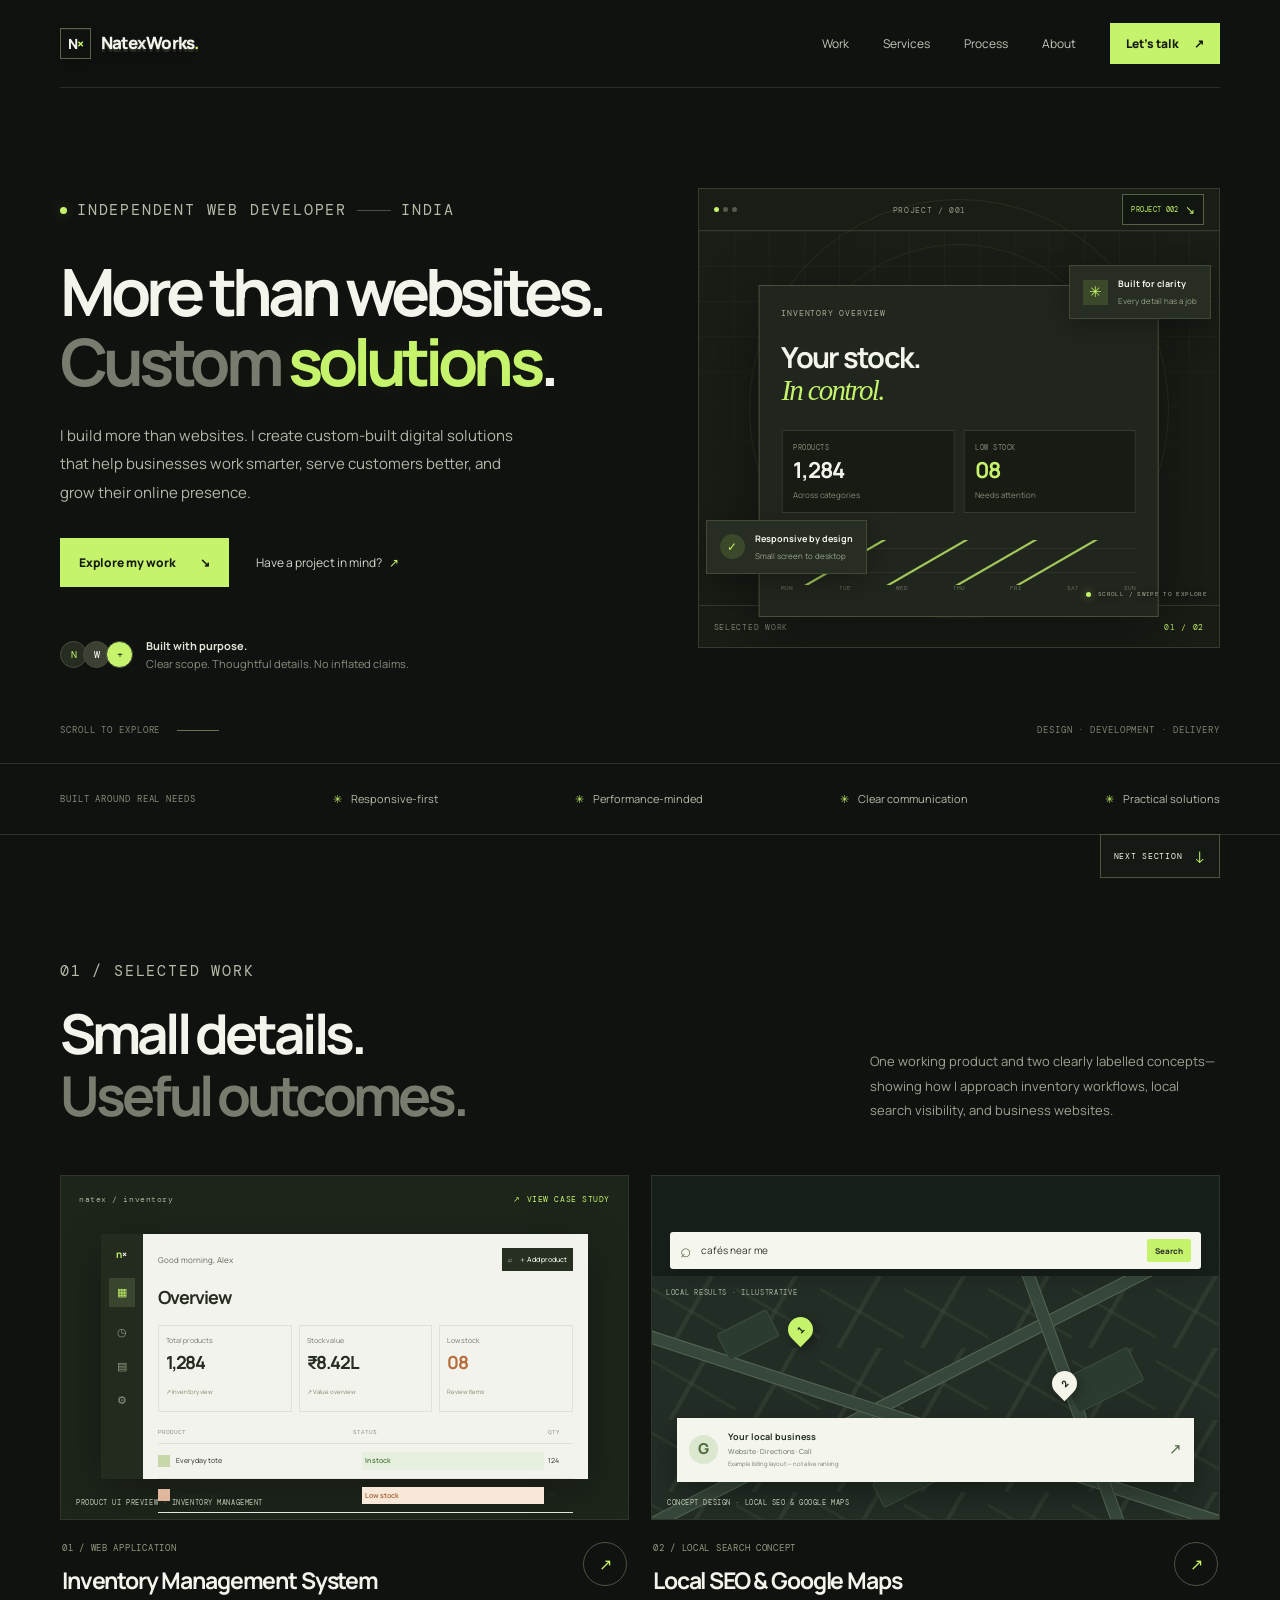
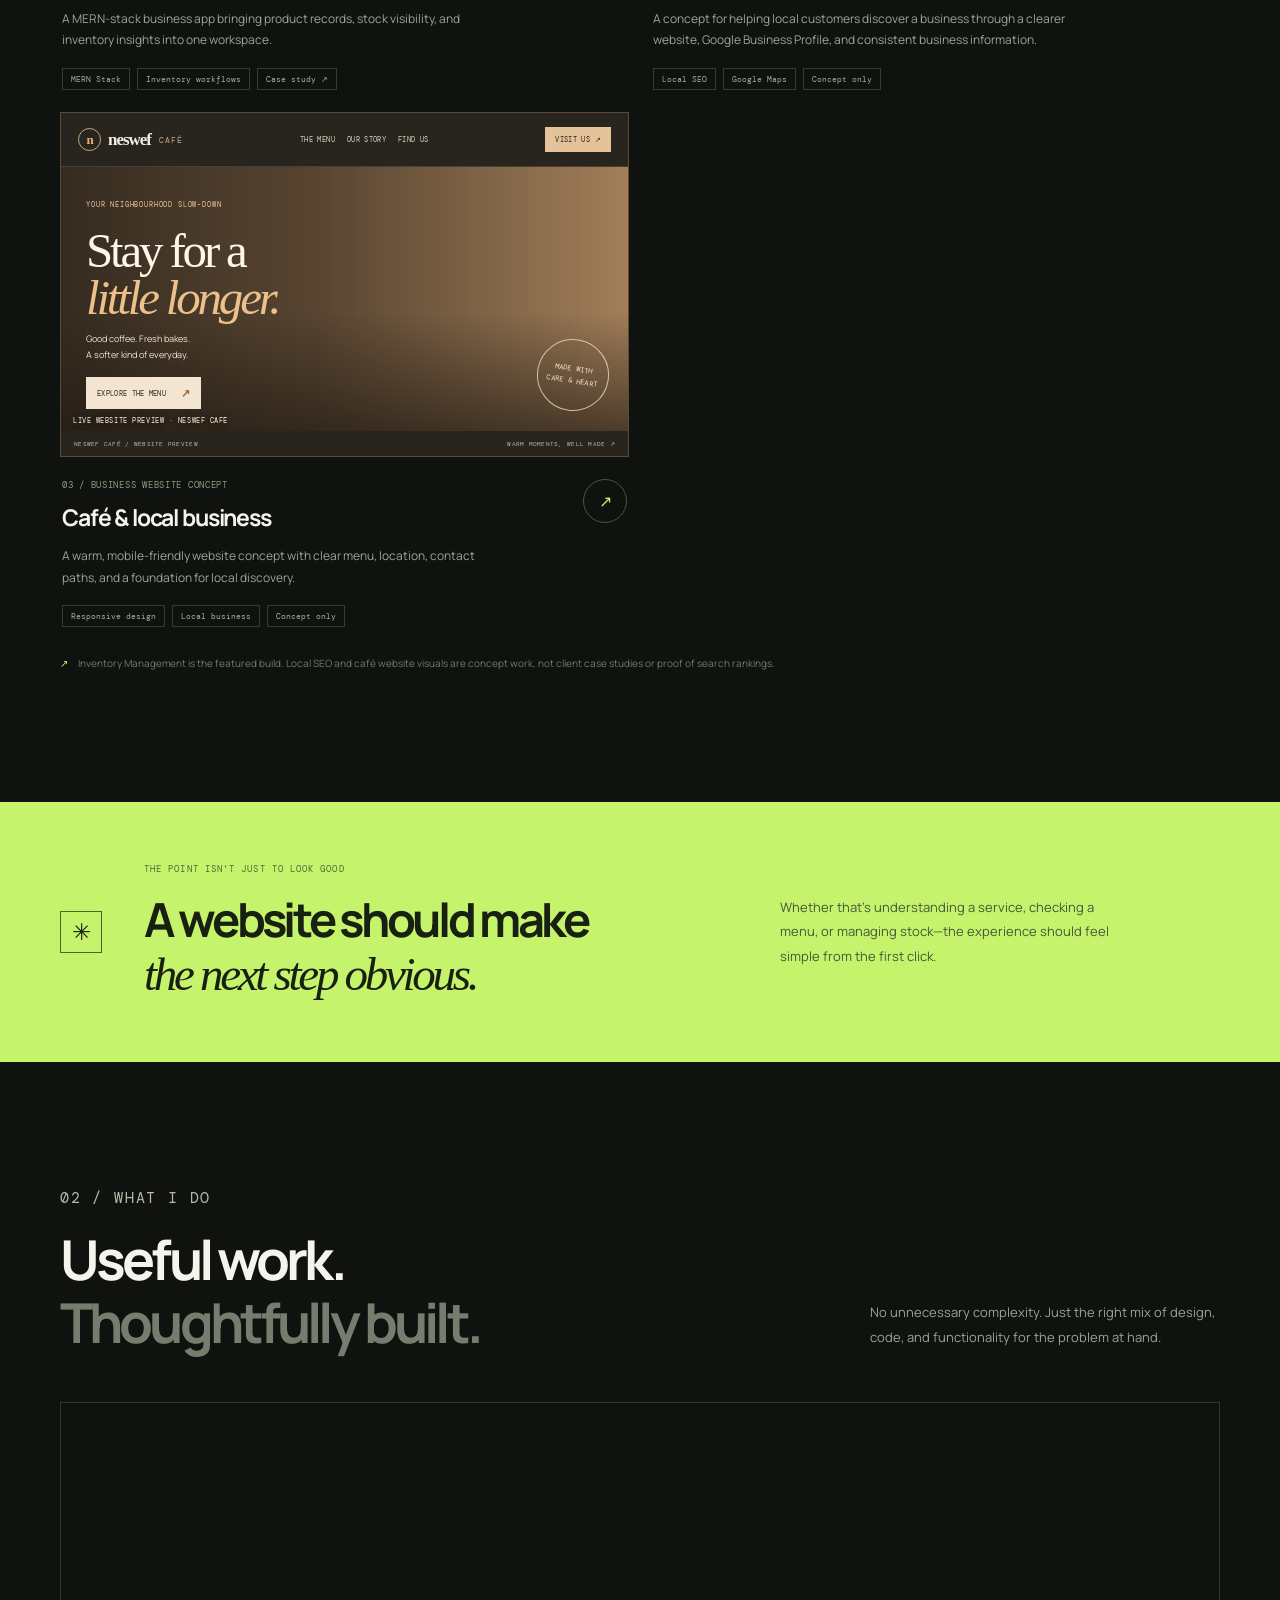
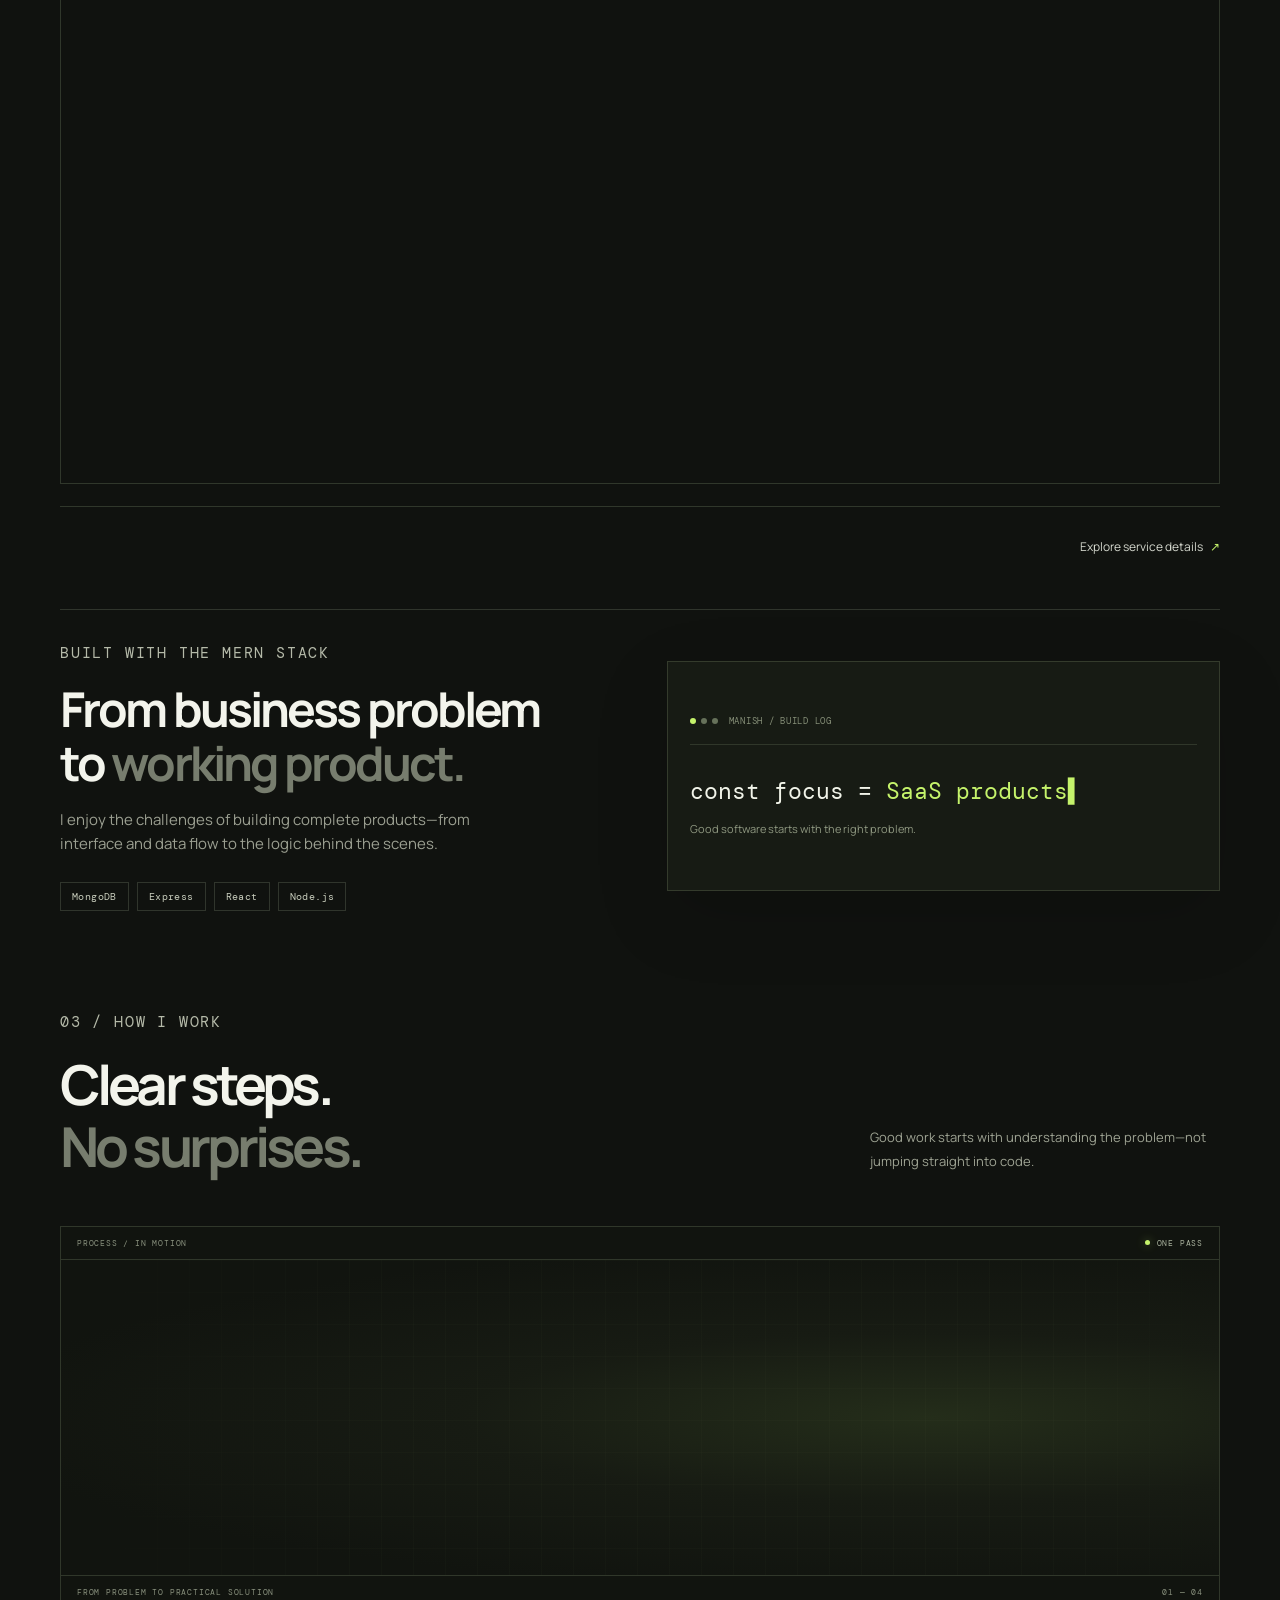
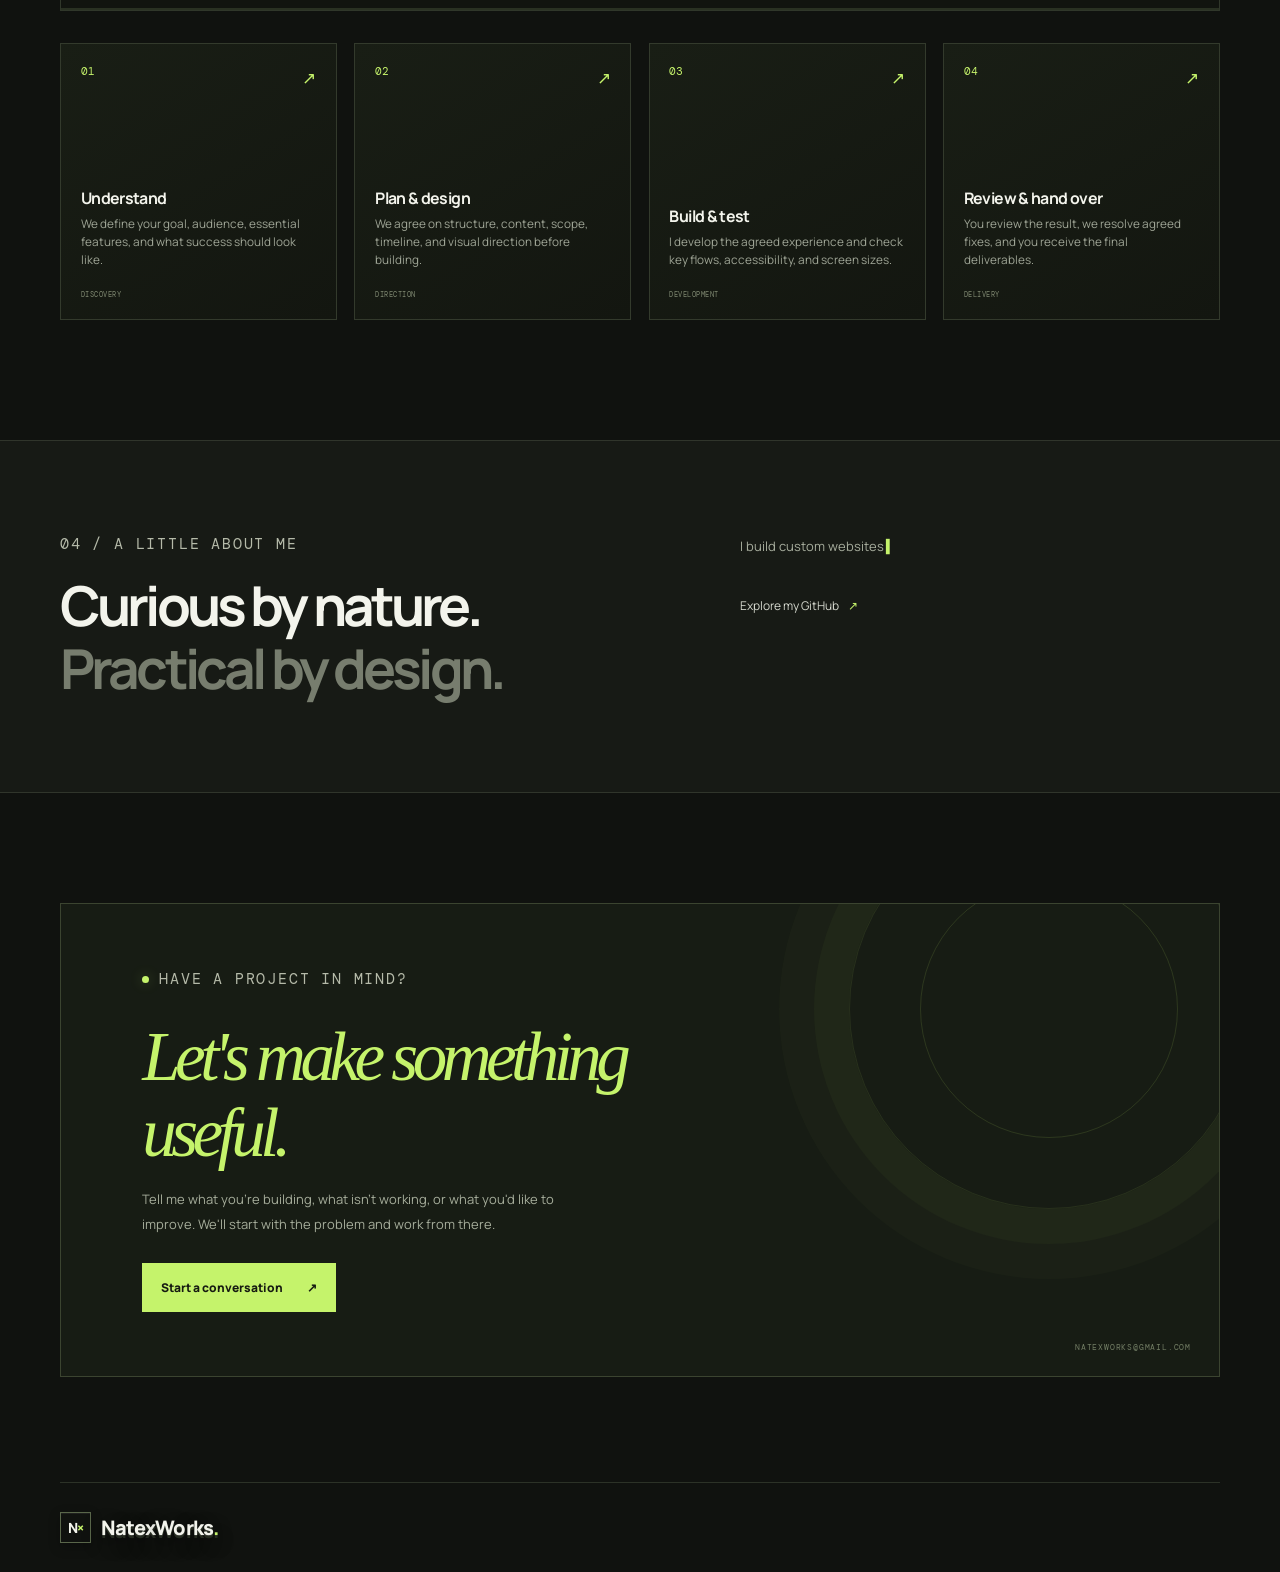
==== index.html @ ad247bdb "Refresh stylesheet cache after responsive rollback" ====
<!doctype html>
<html lang="en">
<head>
  <meta charset="utf-8">
  <meta name="viewport" content="width=device-width, initial-scale=1">
  <meta name="theme-color" content="#10120f">
  <meta name="description" content="NatexWorks builds business websites, custom web applications, and helps local businesses improve SEO and Google Maps visibility.">
  <link rel="canonical" href="https://natexworks.github.io/Portfolio/">
  <meta property="og:type" content="website">
  <meta property="og:site_name" content="NatexWorks">
  <meta property="og:title" content="Manish / NatexWorks — Websites & Custom Solutions">
  <meta property="og:description" content="NatexWorks builds business websites, custom web applications, and helps local businesses improve SEO and Google Maps visibility.">
  <meta property="og:url" content="https://natexworks.github.io/Portfolio/">
  <meta name="twitter:card" content="summary">
  <meta name="twitter:title" content="Manish / NatexWorks — Websites & Custom Solutions">
  <meta name="twitter:description" content="NatexWorks builds business websites, custom web applications, and helps local businesses improve SEO and Google Maps visibility.">
  <title>Manish / NatexWorks — Websites & Custom Solutions</title>
  <link rel="preconnect" href="https://fonts.googleapis.com">
  <link rel="preconnect" href="https://fonts.gstatic.com" crossorigin>
  <link href="https://fonts.googleapis.com/css2?family=DM+Mono:wght@400;500&family=Manrope:wght@400;500;600;700;800&display=swap" rel="stylesheet">
  <link rel="icon" type="image/svg+xml" href="favicon.svg">
  <link rel="stylesheet" href="style.css?v=20261027-05">
  <link rel="stylesheet" href="about-motion.css">
  <style>
    /* Café reference: echo Neswef's warm editorial palette and live-site typography without touching other project cards. */
    .cafe-visual {
      height: 345px;
      padding: 0;
      color: #f8f0e4;
      background: #29291f;
      border-color: #5a4b39;
      isolation: isolate;
    }
    .neswef-preview-top {
      position: relative;
      z-index: 3;
      height: 54px;
      padding: 0 17px;
      display: flex;
      align-items: center;
      justify-content: space-between;
      gap: 10px;
      color: #f5eee2;
      background: #28251feF;
      border-bottom: 1px solid #f0e2ca25;
    }
    .neswef-preview-brand { display:flex; align-items:center; gap:7px; font:700 17px Georgia,serif; letter-spacing:-.06em; white-space:nowrap; }
    .neswef-preview-brand i { width:23px; height:23px; display:grid; place-items:center; border:1px solid #c8a77a; border-radius:50%; color:#e3b77e; font-style:normal; font-size:13px; }
    .neswef-preview-brand small { align-self:center; margin-left:1px; color:#c6a984; font:8px var(--mono); letter-spacing:.14em; }
    .neswef-preview-links,.neswef-preview-cta { font:7px var(--mono); letter-spacing:.055em; white-space:nowrap; }
    .neswef-preview-links { color:#e2d2bc; }
    .neswef-preview-cta { padding:8px 10px; color:#2b241b; background:#e5c39a; }
    .neswef-preview-scene { position:absolute; inset:54px 0 25px; overflow:hidden; background:#b18a61; }
    .neswef-preview-photo { position:absolute; inset:0; background-image:linear-gradient(90deg,#201a13d9 0%,#2b2015a8 45%,#2b20151a 100%),url("https://images.unsplash.com/photo-1442512595331-e89e73853f31?auto=format&fit=crop&w=1000&q=82"); background-size:cover; background-position:center 54%; transform:scale(1.02); transition:transform .65s cubic-bezier(.2,.7,.2,1),filter .4s ease; filter:saturate(.8); }
    .cafe-visual:hover .neswef-preview-photo { transform:scale(1.07); filter:saturate(1); }
    .neswef-preview-shade { position:absolute; inset:0; background:linear-gradient(0deg,#211a13a8,transparent 45%); }
    .neswef-preview-copy { position:absolute; z-index:1; left:25px; top:23px; max-width:70%; }
    .neswef-preview-kicker { font:7px var(--mono); letter-spacing:.12em; color:#e8c79d; }
    .neswef-preview-copy h3 { margin:12px 0 10px; font:clamp(35px,4vw,49px)/.96 Georgia,serif; font-weight:400; letter-spacing:-.065em; color:#fff6e9; }
    .neswef-preview-copy h3 em { color:#edc08b; font-weight:400; }
    .neswef-preview-copy p { margin:0; color:#f0e4d3; font-size:9px; line-height:1.8; }
    .neswef-preview-button { display:inline-flex; align-items:center; gap:15px; margin-top:14px; padding:9px 11px; background:#f3e5d1; color:#30261c; font:7px var(--mono); letter-spacing:.045em; }
    .neswef-preview-button b { color:#9b6538; font-size:11px; }
    .neswef-preview-seal { position:absolute; right:19px; bottom:20px; z-index:1; width:72px; height:72px; display:grid; place-content:center; border:1px solid #f1dfc5c7; border-radius:50%; color:#f8ead8; text-align:center; font:7px/1.7 var(--mono); letter-spacing:.04em; transform:rotate(9deg); }
    .neswef-preview-bottom { position:absolute; z-index:3; left:0; right:0; bottom:0; height:25px; padding:0 13px; display:flex; align-items:center; justify-content:space-between; gap:8px; color:#c9b69c; background:#28251f; font:6px var(--mono); letter-spacing:.045em; }
    .cafe-visual .visual-caption { z-index:4; left:12px; bottom:31px; color:#fff1df; text-shadow:0 1px 6px #0009; }
    @media (max-width:1000px) { .neswef-preview-copy h3 { font-size:42px; } }
    @media (max-width:760px) {
      .neswef-preview-top { height:49px; padding-inline:12px; }
      .neswef-preview-brand { font-size:15px; gap:5px; }
      .neswef-preview-brand i { width:21px; height:21px; }
      .neswef-preview-links { display:none; }
      .neswef-preview-scene { top:49px; }
      .neswef-preview-copy { left:20px; top:24px; max-width:78%; }
      .neswef-preview-copy h3 { font-size:clamp(38px,10vw,49px); }
      .neswef-preview-seal { right:13px; bottom:19px; width:61px; height:61px; font-size:6px; }
      .neswef-preview-bottom { padding-inline:10px; font-size:5px; }
      .neswef-preview-bottom span:last-child { display:none; }
    }
    @media (max-width:390px) { .neswef-preview-cta { padding:7px; font-size:6px; } .neswef-preview-copy { left:16px; } }
    @media (prefers-reduced-motion:reduce) { .neswef-preview-photo { transition:none!important; transform:none!important; } }
    /* Small fixed navigation controls, matching inventory.html. */
    .portfolio-scroll-next,.portfolio-back-top {
      position:fixed; right:max(18px,calc((100vw - var(--wrap))/2)); z-index:900;
      display:flex; align-items:center; gap:12px; padding:10px 13px;
      background:#171b14e8; border:1px solid #4b5540; color:var(--text);
      font:8px var(--mono); letter-spacing:.09em; backdrop-filter:blur(14px);
      -webkit-backdrop-filter:blur(14px); cursor:pointer; box-shadow:0 10px 28px #0004;
      transition:background .2s,border-color .2s,transform .2s,opacity .2s,visibility .2s;
    }
    .portfolio-scroll-next { bottom:22px; }
    .portfolio-scroll-next b { font:16px var(--sans); color:var(--lime); }
    .portfolio-back-top { bottom:67px; opacity:0; visibility:hidden; pointer-events:none; }
    .portfolio-back-top.is-visible { opacity:1; visibility:visible; pointer-events:auto; }
    .portfolio-scroll-next:hover,.portfolio-back-top:hover { background:#242d1b; border-color:var(--lime); transform:translateY(-2px); }
    @media(max-width:650px) {
      .portfolio-scroll-next,.portfolio-back-top { right:12px; padding:9px 10px; }
      .portfolio-scroll-next { bottom:12px; }
      .portfolio-back-top { bottom:56px; }
      .portfolio-scroll-next span,.portfolio-back-top span { font-size:7px; }
    }
    @media(prefers-reduced-motion:reduce) { .portfolio-scroll-next,.portfolio-back-top { transition:none!important; } }
  
    /* Cinematic project scroller: Project 001 stays intact; Project 002 reveals the live café direction. */
    .hero-project-track {
      position:absolute; inset:0; display:flex; height:100%; width:100%;
      overflow-x:auto; overflow-y:hidden; overscroll-behavior-x:contain;
      scroll-snap-type:x mandatory; scroll-behavior:smooth; scrollbar-width:none;
      -webkit-overflow-scrolling:touch;
    }
    .hero-project-track::-webkit-scrollbar { display:none; }
    .hero-project-slide { position:relative; height:100%; min-width:100%; flex:0 0 100%; overflow:hidden; scroll-snap-align:start; isolation:isolate; }
    .hero-project-slide-inventory { background:#191d16; }
    .art-top { gap:9px; }
    .art-project-label { white-space:nowrap; }
    .hero-project-next {
      min-width:0; display:inline-flex; align-items:center; justify-content:center; gap:6px;
      padding:6px 8px; border:1px solid #536346; background:#11160fe0; color:var(--lime);
      font:7px var(--mono); letter-spacing:.045em; white-space:nowrap; cursor:pointer;
      transition:background .22s ease, color .22s ease, border-color .22s ease, box-shadow .22s ease, transform .22s ease;
    }
    .hero-project-next b { font:12px var(--sans); }
    .hero-project-next:hover { background:var(--lime); color:#11160d; border-color:var(--lime); box-shadow:0 0 18px #c5f36b55; transform:translateY(-1px); }
    .hero-project-slide-cafe { color:#faf0e2; background:#25231d; }
    .hero-cafe-photo { position:absolute; inset:0; width:100%; height:100%; object-fit:cover; object-position:center; opacity:.88; filter:saturate(.84) contrast(1.06); transform:scale(1.07); animation:heroCafeDrift 18s ease-in-out infinite alternate; }
    .hero-cafe-scrim { position:absolute; inset:0; background:linear-gradient(90deg,rgba(19,18,14,.88) 0%,rgba(29,23,17,.62) 48%,rgba(23,21,17,.16) 100%),linear-gradient(0deg,rgba(17,16,13,.72),transparent 58%); }
    .cafe-window-chrome { position:relative; z-index:2; height:42px; display:flex; align-items:center; justify-content:space-between; gap:9px; padding:0 13px; border-bottom:1px solid #eadcc52b; color:#e5d7c3; font:7px var(--mono); letter-spacing:.07em; }
    .cafe-window-chrome>span:nth-child(2) { white-space:nowrap; }
    .hero-cafe-copy { position:absolute; z-index:2; left:8%; top:22%; width:min(72%,420px); animation:heroCafeCopyIn .9s cubic-bezier(.2,.75,.25,1) both; }
    .hero-cafe-eyebrow { display:block; color:#edc39a; font:7px var(--mono); letter-spacing:.13em; margin-bottom:13px; }
    .hero-cafe-copy h2 { margin:0 0 13px; color:#fff5e8; font:500 clamp(36px,4vw,51px)/.94 Georgia,serif; letter-spacing:-.06em; }
    .hero-cafe-copy h2 em { color:#edc39a; font-weight:400; }
    .hero-cafe-copy p { max-width:300px; margin:0; color:#f1e7da; font-size:9px; line-height:1.8; }
    .hero-cafe-link { display:inline-flex; align-items:center; gap:15px; margin-top:19px; padding:9px 12px; background:#f4e7d5; color:#2e261c; font:7px var(--mono); letter-spacing:.09em; transition:transform .25s ease,box-shadow .25s ease; }
    .hero-cafe-link span { font:14px var(--sans); color:#9b633d; }
    .hero-cafe-link:hover { transform:translateY(-2px); box-shadow:0 0 20px #edc39a44; }
    .hero-cafe-seal { position:absolute; z-index:2; right:23px; bottom:66px; width:91px; height:91px; display:flex; flex-direction:column; align-items:center; justify-content:center; gap:4px; border:1px solid #f6e7d2a8; border-radius:50%; color:#fbefdf; text-align:center; transform:rotate(9deg); background:#211b1370; backdrop-filter:blur(3px); }
    .hero-cafe-seal span,.hero-cafe-seal i { font:6px var(--mono); letter-spacing:.12em; font-style:normal; }
    .hero-cafe-seal strong { font:italic 11px Georgia,serif; letter-spacing:-.02em; }
    .hero-cafe-seal i { color:#edc39a; }
    .hero-cafe-meta { position:absolute; z-index:2; left:0; right:0; bottom:0; height:42px; padding:0 15px; display:flex; align-items:center; justify-content:space-between; gap:10px; border-top:1px solid #eadcc52b; color:#d0c0a9; background:#17140f6e; font:7px var(--mono); letter-spacing:.06em; }
    .hero-project-hint { position:absolute; z-index:5; right:12px; bottom:49px; display:flex; align-items:center; gap:7px; color:#a5ad96; font:6px var(--mono); letter-spacing:.06em; pointer-events:none; text-shadow:0 1px 6px #000; }
    .hero-project-hint>span { width:5px; height:5px; border-radius:50%; background:var(--lime); box-shadow:0 0 10px #c5f36b99; animation:projectHintPulse 1.5s ease-in-out infinite; }
    @keyframes heroCafeDrift { from { transform:scale(1.07) translate3d(0,0,0); } to { transform:scale(1.14) translate3d(-1.2%,1%,0); } }
    @keyframes heroCafeCopyIn { from { opacity:.35; transform:translate3d(0,12px,0); } to { opacity:1; transform:translate3d(0,0,0); } }
    @keyframes projectHintPulse { 0%,100% { opacity:.55; box-shadow:0 0 4px #c5f36b55; } 50% { opacity:1; box-shadow:0 0 12px #c5f36bbb; } }
    /* One fixed control: Next Section while browsing, Back to Top at the true page end. */
    .portfolio-scroll-next {
      width:156px; min-width:156px; min-height:40px; justify-content:space-between; white-space:nowrap;
      position:fixed; isolation:isolate; overflow:visible;
    }
    .portfolio-scroll-next::before,.portfolio-scroll-next::after {
      content:""; position:absolute; top:6px; bottom:6px; width:13px; z-index:-1;
      opacity:0; filter:blur(7px); pointer-events:none; background:var(--lime); border-radius:50%;
    }
    .portfolio-scroll-next::before { left:-7px; }
    .portfolio-scroll-next::after { right:-7px; }
    .portfolio-scroll-next.is-back-top {
      border-color:var(--lime);
    }
    .portfolio-scroll-next.is-back-top:hover {
      background:#171b14e8;
      border-color:var(--lime);
    }
    .portfolio-scroll-next.is-back-top::before,.portfolio-scroll-next.is-back-top::after { opacity:0; animation:none; }
    @keyframes backTopGlowLeft { from { transform:scaleY(.55) translateX(0); opacity:.45; } to { transform:scaleY(1.2) translateX(-3px); opacity:1; } }
    @keyframes backTopGlowRight { from { transform:scaleY(.55) translateX(0); opacity:.45; } to { transform:scaleY(1.2) translateX(3px); opacity:1; } }
    .site-footer { justify-content:flex-start; }
    .site-footer .brand:hover { color:var(--text); }
    @media(max-width:760px) {
      .hero-project-slide-cafe .hero-cafe-copy { left:7%; width:80%; top:21%; }
      .hero-cafe-copy h2 { font-size:clamp(33px,8.7vw,43px); }
      .hero-cafe-seal { width:70px; height:70px; right:13px; bottom:55px; }
      .hero-cafe-seal strong { font-size:9px; }
      .hero-cafe-meta { padding:0 10px; font-size:6px; }
      .cafe-window-chrome { padding:0 10px; }
      .hero-project-hint { right:9px; bottom:48px; font-size:5px; }
      .portfolio-scroll-next { width:146px; min-width:146px; }
    }
    @media(max-width:480px) {
      .hero-project-next { padding:5px 6px; font-size:0; gap:0; }
      .hero-project-next b { font-size:14px; }
      .art-project-label { font-size:7px; }
      .hero-cafe-seal { display:none; }
      .hero-cafe-copy { width:85%; }
      .hero-cafe-meta span:first-child { max-width:75%; font-size:5px; }
      .portfolio-scroll-next { right:12px; bottom:12px; }
    }
    /* Keep the fixed control the same compact size as inventory.html. */
    .portfolio-scroll-next { width:auto; min-width:0; min-height:0; padding:10px 13px; }
    .portfolio-scroll-next:not(.is-back-top):hover::before { opacity:.75; animation:backTopGlowLeft 1.15s ease-in-out infinite alternate; }
    .portfolio-scroll-next:not(.is-back-top):hover::after { opacity:.75; animation:backTopGlowRight 1.15s ease-in-out infinite alternate; }
    @media(max-width:650px) { .portfolio-scroll-next { padding:9px 10px; } }
    @media(prefers-reduced-motion:reduce) {
      .hero-project-track { scroll-behavior:auto!important; }
      .hero-cafe-photo,.hero-cafe-copy,.hero-project-hint>span { animation:none!important; }
      .hero-cafe-photo { transform:none!important; }
      .portfolio-scroll-next.is-back-top::before,.portfolio-scroll-next.is-back-top::after { animation:none!important; }
    }

    /* Keep footer branding at the normal brand size. */
    .site-footer .brand-wordmark,
    .site-footer .brand > span:last-child { font-size:20px; line-height:1; }
    /* Align the service-details link to the right. */
    .services-more { justify-content:flex-end; }

    /* Plain scroll controls: no glow/light effects in either state. */
    .portfolio-scroll-next::before,
    .portfolio-scroll-next::after { display:none!important; animation:none!important; }
    .portfolio-scroll-next,
    .portfolio-scroll-next:hover {
      background:#171b14e8;
      border-color:#4b5540;
      color:var(--text);
      box-shadow:none;
      transform:none;
    }
    .portfolio-scroll-next.is-back-top,
    .portfolio-scroll-next.is-back-top:hover {
      background:#171b14e8;
      border-color:var(--lime);
      color:var(--text);
      box-shadow:none;
      transform:none;
    }

  </style>
  <script src="script.js?v=20261027-03" defer></script>
  <script type="application/ld+json">
  {
    "@context": "https://schema.org",
    "@graph": [
      {
        "@type": "Organization",
        "@id": "https://natexworks.github.io/Portfolio/#organization",
        "name": "NatexWorks",
        "url": "https://natexworks.github.io/Portfolio/",
        "email": "natexworks@gmail.com",
        "description": "Websites, custom web applications, and practical digital solutions for businesses."
      },
      {
        "@type": "WebSite",
        "@id": "https://natexworks.github.io/Portfolio/#website",
        "url": "https://natexworks.github.io/Portfolio/",
        "name": "NatexWorks",
        "publisher": {
          "@id": "https://natexworks.github.io/Portfolio/#organization"
        },
        "inLanguage": "en"
      },
      {
        "@type": "WebPage",
        "@id": "https://natexworks.github.io/Portfolio/#webpage",
        "url": "https://natexworks.github.io/Portfolio/",
        "name": "Manish / NatexWorks — Websites & Custom Solutions",
        "description": "NatexWorks builds business websites, custom web applications, and helps local businesses improve SEO and Google Maps visibility.",
        "isPartOf": {
          "@id": "https://natexworks.github.io/Portfolio/#website"
        },
        "about": {
          "@id": "https://natexworks.github.io/Portfolio/#organization"
        },
        "inLanguage": "en"
      }
    ]
  }
  </script>
</head>
<body>
  <div class="brand-collision-intro" id="brand-collision-intro" aria-hidden="true">
    <div class="brand-collision-pair"><span class="collision-natex">Natex</span><span class="collision-works">Works</span></div>
    <div class="brand-dust-cloud"><i></i><i></i><i></i><i></i><i></i></div>
    <span class="brand-mark brand-intro-final" aria-hidden="true">N<span>×</span></span>
  </div>
  <a class="skip-link" href="#main">Skip to content</a>
  <div class="site-shell">
    <header class="site-header">
      <a class="brand" href="#home" aria-label="NatexWorks home"><span class="brand-mark">N<span>×</span></span><span class="brand-wordmark"><span class="brand-word-natex">Natex</span><span class="brand-word-works">Works</span><span class="brand-dot">.</span></span></a>
      <button class="menu-toggle" aria-expanded="false" aria-controls="primary-nav" aria-label="Open navigation"><span></span><span></span></button>
      <nav class="nav" id="primary-nav" aria-label="Main navigation">
        <a href="#work">Work</a><a href="#services">Services</a><a href="#process">Process</a><a href="#about">About</a>
        <a class="nav-cta" href="#contact">Let's talk <span aria-hidden="true">↗</span></a>
      </nav>
    </header>

    <main id="main">
      <section class="hero section" id="home">
        <div class="hero-copy">
          <div class="eyebrow hero-eyebrow intro-reveal"><span class="status-dot"></span> INDEPENDENT WEB DEVELOPER <span class="eyebrow-line"></span> INDIA</div>
          <h1 class="hero-headline"><span class="hero-line hero-line-one"><span class="headline-word word-more">More</span> <span class="headline-word word-than">than</span> <span class="headline-word word-websites">websites.</span></span><br><span class="hero-line hero-line-two"><span class="headline-muted headline-word word-custom">Custom</span> <span class="headline-accent headline-word word-solutions">solutions<span class="headline-period">.</span></span></span></h1>
          <p class="hero-text">I build more than websites. I create custom-built digital solutions that help businesses work smarter, serve customers better, and grow their online presence.</p>
          <div class="hero-actions"><a class="button button-primary" href="#work">Explore my work <span aria-hidden="true">↘</span></a><a class="text-link" href="#contact">Have a project in mind? <span aria-hidden="true">↗</span></a></div>
          <div class="hero-proof"><div class="proof-avatars" aria-hidden="true"><span>N</span><span>W</span><span>+</span></div><p><strong>Built with purpose.</strong><br><span>Clear scope. Thoughtful details. No inflated claims.</span></p></div>
        </div>
        <div class="hero-art image-scroll" data-image-scroll aria-label="Browse the featured projects. Swipe horizontally or use the project arrow.">
          <div class="hero-project-track" id="heroProjectTrack" tabindex="0" aria-label="Scrollable selected-project previews">
            <section class="hero-project-slide hero-project-slide-inventory" aria-label="Project 001: Inventory Management System">
              <div class="art-top"><span class="window-dots"><i></i><i></i><i></i></span><span class="art-project-label">PROJECT / 001</span><button class="hero-project-next" type="button" data-project-target="1" aria-label="Scroll to Project 002, Neswef Café">PROJECT 002 <b>↘</b></button></div>
              <div class="art-grid"></div>
              <div class="art-orbit orbit-one"></div><div class="art-orbit orbit-two"></div>
              <div class="art-card card-main"><div class="mock-label">INVENTORY OVERVIEW <span>↗</span></div><div class="mock-heading">Your stock.<br><em>In control.</em></div><div class="mock-stats"><div><span>PRODUCTS</span><strong>1,284</strong><small>Across categories</small></div><div><span>LOW STOCK</span><strong class="lime-text">08</strong><small>Needs attention</small></div></div><div class="mock-chart"><div class="chart-line"></div><span>MON</span><span>TUE</span><span>WED</span><span>THU</span><span>FRI</span><span>SAT</span><span>SUN</span></div></div>
              <div class="floating-tag tag-top"><span class="tag-icon">✳</span><span><strong>Built for clarity</strong><small>Every detail has a job</small></span></div>
              <div class="floating-tag tag-bottom"><span class="tag-check">✓</span><span><strong>Responsive by design</strong><small>Small screen to desktop</small></span></div>
              <div class="art-index"><span>SELECTED WORK</span><strong>01 / 02</strong></div>
            </section>
            <section class="hero-project-slide hero-project-slide-cafe" aria-label="Project 002: Neswef Café website">
              <img class="hero-cafe-photo" src="https://images.unsplash.com/photo-1445116572660-236099ec97a0?auto=format&fit=crop&w=1400&q=88" alt="" aria-hidden="true" fetchpriority="low" decoding="async">
              <div class="hero-cafe-scrim" aria-hidden="true"></div>
              <div class="cafe-window-chrome"><span class="window-dots"><i></i><i></i><i></i></span><span>NESWEF / CAFÉ EXPERIENCE</span><button class="hero-project-next" type="button" data-project-target="0" aria-label="Return to Project 001, Inventory Management System"><b>↖</b> PROJECT 001</button></div>
              <div class="hero-cafe-copy">
                <span class="hero-cafe-eyebrow">PROJECT / 002 · BUSINESS WEBSITE</span>
                <h2>Stay for a<br><em>little longer.</em></h2>
                <p>A warmer digital home for good coffee, slow mornings, and little everyday rituals.</p>
                <a class="hero-cafe-link" href="https://natexworks.github.io/Neswef/" target="_blank" rel="noopener noreferrer">ENTER NESWEF <span>↗</span></a>
              </div>
              <div class="hero-cafe-seal" aria-hidden="true"><span>BREWED</span><strong>WITH CARE</strong><i>NESWEF CAFÉ</i></div>
              <div class="hero-cafe-meta"><span>BRAND · MENU · LOCAL DISCOVERY</span><span>02 / 02</span></div>
            </section>
          </div>
          <div class="hero-project-hint"><span></span> SCROLL / SWIPE TO EXPLORE</div>
        </div>
        <div class="hero-bottom"><span>SCROLL TO EXPLORE</span><span class="scroll-line"></span><span>DESIGN · DEVELOPMENT · DELIVERY</span></div>
      </section>

      <section class="trust-strip" aria-label="Working principles"><span>BUILT AROUND REAL NEEDS</span><div><i>✳</i> Responsive-first</div><div><i>✳</i> Performance-minded</div><div><i>✳</i> Clear communication</div><div><i>✳</i> Practical solutions</div></section>

      <section class="section work-section" id="work">
        <div class="section-heading reveal"><div><div class="eyebrow">01 / SELECTED WORK</div><h2>Small details.<br><span class="headline-muted">Useful outcomes.</span></h2></div><p>One working product and two clearly labelled concepts—showing how I approach inventory workflows, local search visibility, and business websites.</p></div>
        <div class="project-grid">
          <article class="project-card project-feature reveal">
            <a class="project-visual inventory-visual image-scroll" data-image-scroll href="inventory.html" aria-label="Explore the Inventory Management System case study">
              <div class="visual-toolbar"><span>natex / inventory</span><span>↗ VIEW CASE STUDY</span></div>
              <div class="inventory-window"><aside class="mini-sidebar"><b>n<span>×</span></b><i class="selected">▦</i><i>◷</i><i>▤</i><i>⚙</i></aside><div class="mini-main"><div class="mini-greeting"><span>Good morning, Alex</span><b>⌕　＋ Add product</b></div><h3>Overview</h3><div class="mini-stat-row"><div><small>Total products</small><strong>1,284</strong><em>↗ Inventory view</em></div><div><small>Stock value</small><strong>₹8.42L</strong><em>↗ Value overview</em></div><div><small>Low stock</small><strong class="alert-number">08</strong><em>Review items</em></div></div><div class="mini-table"><div><span>PRODUCT</span><span>STATUS</span><span>QTY</span></div><p><i class="product-thumb thumb-a"></i> Everyday tote <b>In stock</b><span>124</span></p><p><i class="product-thumb thumb-b"></i> Ceramic cup <b class="low-stock">Low stock</b><span>08</span></p><p><i class="product-thumb thumb-c"></i> Desk lamp <b>In stock</b><span>056</span></p></div></div></div>
              <span class="visual-caption">PRODUCT UI PREVIEW · INVENTORY MANAGEMENT</span>
            </a>
            <div class="project-info"><div><div class="project-type">01 / WEB APPLICATION</div><h3>Inventory Management System</h3><p>A MERN-stack business app bringing product records, stock visibility, and inventory insights into one workspace.</p><div class="tag-list"><span>MERN Stack</span><span>Inventory workflows</span><span>Case study ↗</span></div></div><a class="round-arrow" href="inventory.html" aria-label="View Inventory Management System case study">↗</a></div>
          </article>
          <article class="project-card reveal">
            <a class="project-visual seo-visual image-scroll" data-image-scroll href="#contact" aria-label="Discuss a local SEO and Google Maps visibility concept">
              
              <div class="seo-search"><span class="search-symbol">⌕</span><span>cafés near me</span><span class="search-chip">Search</span></div>
              <div class="seo-map" aria-hidden="true"><span class="map-road road-one"></span><span class="map-road road-two"></span><span class="map-road road-three"></span><span class="map-block block-one"></span><span class="map-block block-two"></span><span class="map-block block-three"></span><span class="map-pin pin-one">1</span><span class="map-pin pin-two">2</span><span class="map-pin pin-three">3</span><span class="map-label">LOCAL RESULTS · ILLUSTRATIVE</span></div>
              <div class="seo-listing"><span class="listing-mark">G</span><div><strong>Your local business</strong><span>Website · Directions · Call</span><small>Example listing layout — not a live ranking</small></div><span class="listing-arrow">↗</span></div>
              <span class="visual-caption">CONCEPT DESIGN · LOCAL SEO & GOOGLE MAPS</span>
            </a>
            <div class="project-info"><div><div class="project-type">02 / LOCAL SEARCH CONCEPT</div><h3>Local SEO & Google Maps</h3><p>A concept for helping local customers discover a business through a clearer website, Google Business Profile, and consistent business information.</p><div class="tag-list"><span>Local SEO</span><span>Google Maps</span><span>Concept only</span></div></div><a class="round-arrow" href="#contact" aria-label="Discuss local SEO services">↗</a></div>
          </article>
          <article class="project-card reveal">
            <a class="project-visual cafe-visual image-scroll" data-image-scroll href="https://natexworks.github.io/Neswef/" target="_blank" rel="noopener noreferrer" aria-label="Open the Neswef café website">
              <div class="neswef-preview-top"><span class="neswef-preview-brand"><i>n</i> neswef <small>CAFÉ</small></span><span class="neswef-preview-links">THE MENU　 OUR STORY　 FIND US</span><span class="neswef-preview-cta">VISIT US ↗</span></div>
              <div class="neswef-preview-scene"><div class="neswef-preview-photo" aria-hidden="true"></div><div class="neswef-preview-shade"></div><div class="neswef-preview-copy"><span class="neswef-preview-kicker">YOUR NEIGHBOURHOOD SLOW-DOWN</span><h3>Stay for a<br><em>little longer.</em></h3><p>Good coffee. Fresh bakes.<br>A softer kind of everyday.</p><span class="neswef-preview-button">EXPLORE THE MENU <b>↗</b></span></div><span class="neswef-preview-seal">MADE WITH<br>CARE & HEART</span></div>
              <div class="neswef-preview-bottom"><span>NESWEF CAFÉ / WEBSITE PREVIEW</span><span>WARM MOMENTS, WELL MADE ↗</span></div><span class="visual-caption">LIVE WEBSITE PREVIEW · NESWEF CAFÉ</span>
            </a>
            <div class="project-info"><div><div class="project-type">03 / BUSINESS WEBSITE CONCEPT</div><h3>Café & local business</h3><p>A warm, mobile-friendly website concept with clear menu, location, contact paths, and a foundation for local discovery.</p><div class="tag-list"><span>Responsive design</span><span>Local business</span><span>Concept only</span></div></div><a class="round-arrow" href="https://natexworks.github.io/Neswef/" target="_blank" rel="noopener noreferrer" aria-label="Open the Neswef café website">↗</a></div>
          </article>
        </div>
        <p class="section-note"><span>↗</span> Inventory Management is the featured build. Local SEO and café website visuals are concept work, not client case studies or proof of search rankings.</p>
      </section>

      <section class="feature-band"><div class="feature-inner reveal"><div class="feature-symbol">✳</div><div><div class="eyebrow">THE POINT ISN'T JUST TO LOOK GOOD</div><h2>A website should make<br><span>the next step obvious.</span></h2></div><p>Whether that's understanding a service, checking a menu, or managing stock—the experience should feel simple from the first click.</p></div></section>

      <section class="section services-section" id="services">
        <div class="section-heading reveal"><div><div class="eyebrow">02 / WHAT I DO</div><h2>Useful work.<br><span class="headline-muted">Thoughtfully built.</span></h2></div><p>No unnecessary complexity. Just the right mix of design, code, and functionality for the problem at hand.</p></div>
        <div class="service-grid">
          <article class="service-card reveal"><span class="service-number">01</span><div class="service-icon">↗</div><h3>Business websites</h3><p>Professional, responsive websites that explain what you offer and help customers contact or visit you.</p><span class="service-foot">LANDING PAGES · LOCAL BUSINESS</span></article>
          <article class="service-card reveal"><span class="service-number">02</span><div class="service-icon">⌘</div><h3>Custom-built solutions</h3><p>Purpose-built dashboards, inventory tools, and workflows shaped around the way your business actually operates.</p><span class="service-foot">SAAS · AUTOMATION · BUSINESS TOOLS</span></article>
          <article class="service-card reveal"><span class="service-number">04</span><div class="service-icon">◎</div><h3>SEO & Google Maps</h3><p>Practical on-page SEO, local search setup, and Google Business Profile improvements to help your business get discovered. Rankings can’t be guaranteed, but we’ll work consistently and strategically toward stronger visibility—and well-executed local SEO often delivers meaningful progress.</p><span class="service-foot">LOCAL SEO · SEARCH · MAPS</span></article>
          <article class="service-card reveal"><span class="service-number">03</span><div class="service-icon">✳</div><h3>Responsive polish</h3><p>Layout fixes, interaction improvements, and interface refinements across mobile, tablet, and desktop.</p><span class="service-foot">MOBILE-FIRST · UI IMPROVEMENTS</span></article>
        </div>
        <div class="services-more reveal"><a class="text-link" href="services.html">Explore service details <span aria-hidden="true">↗</span></a></div>
      </section>

      <section class="section skills-type-section reveal" id="skills"><div class="skills-copy"><div class="eyebrow">BUILT WITH THE MERN STACK</div><h2>From business problem<br>to <span class="headline-muted">working product.</span></h2><p>I enjoy the challenges of building complete products—from interface and data flow to the logic behind the scenes.</p><div class="stack-tags"><span>MongoDB</span><span>Express</span><span>React</span><span>Node.js</span></div></div><div class="typewriter-panel"><span class="terminal-top"><i></i><i></i><i></i> MANISH / BUILD LOG</span><p class="terminal-prompt">const focus = <span class="typewriter-text" data-rotate="custom business tools|SaaS products|useful web experiences">custom business tools</span><span class="type-cursor">▍</span></p><p class="terminal-note">Good software starts with the right problem.</p></div></section>

      <section class="section process-section" id="process">
        <div class="section-heading reveal"><div><div class="eyebrow">03 / HOW I WORK</div><h2>Clear steps.<br><span class="headline-muted">No surprises.</span></h2></div><p>Good work starts with understanding the problem—not jumping straight into code.</p></div>
        <div class="process-film" id="processFilm" role="img" aria-label="Animated overview of discovery, planning, development and delivery.">
          <div class="process-film-head"><span>PROCESS / IN MOTION</span><span><i></i> ONE PASS</span></div>
          <div class="process-film-stage" aria-hidden="true">
            <div class="process-film-scene process-film-scene-one">
              <div class="process-film-copy"><span>01 / DISCOVERY</span><h3>Start with the right question.</h3><p>Goals. People. The problem to solve.</p></div>
              <div class="process-film-visual process-visual-discovery"><i class="film-orbit film-orbit-a"></i><i class="film-orbit film-orbit-b"></i><b>WHY?</b><span>AUDIENCE</span><em>GOAL</em></div>
            </div>
            <div class="process-film-scene process-film-scene-two">
              <div class="process-film-copy"><span>02 / DIRECTION</span><h3>Give the idea a shape.</h3><p>Structure, scope, and a clear direction.</p></div>
              <div class="process-film-visual process-visual-plan"><div><i></i><b></b><span></span><span></span><span></span></div><aside><i></i><span></span><span></span></aside></div>
            </div>
            <div class="process-film-scene process-film-scene-three">
              <div class="process-film-copy"><span>03 / DEVELOPMENT</span><h3>Make it work, then make it right.</h3><p>Build the agreed experience. Test the details.</p></div>
              <div class="process-film-visual process-visual-build"><div class="film-code-head"><i></i><i></i><i></i><span>experience.build</span></div><b></b><b></b><b></b><b></b><i class="film-code-cursor"></i></div>
            </div>
            <div class="process-film-scene process-film-scene-four">
              <div class="process-film-copy"><span>04 / DELIVERY</span><h3>Ready for the real world.</h3><p>Review, agreed fixes, and a clear handover.</p></div>
              <div class="process-film-visual process-visual-delivery"><div class="film-product"><header><i></i><i></i><i></i><span></span></header><section><aside><i></i><i></i><i></i></aside><div><b></b><span></span><span></span><footer><i></i><i></i><i></i><i></i><i></i></footer></div></section></div><strong>✓</strong></div>
            </div>
            <div class="process-film-grid"></div>
          </div>
          <div class="process-film-foot"><span>FROM PROBLEM TO PRACTICAL SOLUTION</span><span>01 — 04</span></div>
          <div class="process-film-progress"><i></i></div>
        </div>
        <div class="process-list">
          <article class="process-step reveal" data-process-step="01" tabindex="0" role="button" aria-pressed="false" aria-label="Focus on process step 01: Understand"><span class="process-no">01</span><div><h3>Understand</h3><p>We define your goal, audience, essential features, and what success should look like.</p></div><span class="process-meta">DISCOVERY</span><span class="process-arrow">↗</span></article>
          <article class="process-step reveal" data-process-step="02" tabindex="0" role="button" aria-pressed="false" aria-label="Focus on process step 02: Plan & design"><span class="process-no">02</span><div><h3>Plan & design</h3><p>We agree on structure, content, scope, timeline, and visual direction before building.</p></div><span class="process-meta">DIRECTION</span><span class="process-arrow">↗</span></article>
          <article class="process-step reveal" data-process-step="03" tabindex="0" role="button" aria-pressed="false" aria-label="Focus on process step 03: Build & test"><span class="process-no">03</span><div><h3>Build & test</h3><p>I develop the agreed experience and check key flows, accessibility, and screen sizes.</p></div><span class="process-meta">DEVELOPMENT</span><span class="process-arrow">↗</span></article>
          <article class="process-step reveal" data-process-step="04" tabindex="0" role="button" aria-pressed="false" aria-label="Focus on process step 04: Review & hand over"><span class="process-no">04</span><div><h3>Review & hand over</h3><p>You review the result, we resolve agreed fixes, and you receive the final deliverables.</p></div><span class="process-meta">DELIVERY</span><span class="process-arrow">↗</span></article>
        </div>
      </section>

      <section class="about-section" id="about"><div class="section about-inner reveal"><div><div class="eyebrow">04 / A LITTLE ABOUT ME</div><h2 class="about-word-heading" aria-label="Curious by nature. Practical by design."><span class="about-word">Curious</span> <span class="about-word">by</span> <span class="about-word">nature.</span><br><span class="headline-muted"><span class="about-word">Practical</span> <span class="about-word">by</span> <span class="about-word">design.</span></span></h2></div><div class="about-copy"><p class="about-typing-copy"><span class="typing-line" data-type-speed="34">I build custom websites and digital tools that solve real business problems.</span> <span class="typing-line" data-type-speed="13">I also help businesses improve their visibility through search engine optimization (SEO), Google Search, and Google Maps local search optimization.</span></p><p class="about-typing-copy"><span class="typing-line" data-type-speed="34">From inventory systems to business websites and local discovery, I focus on practical solutions built around real business needs.</span> <span class="typing-line" data-type-speed="34">Search visibility depends on many factors, so I never promise specific rankings.</span></p><a class="text-link" href="https://github.com/NatexWorks" target="_blank" rel="noreferrer">Explore my GitHub <span aria-hidden="true">↗</span></a></div></div></section>

      <section class="section contact-section" id="contact"><div class="contact-card reveal"><div class="contact-orb"></div><div class="eyebrow"><span class="status-dot"></span> HAVE A PROJECT IN MIND?</div><h2 class="contact-heading"><span class="contact-heading-line">Let's make something</span><br><span class="contact-heading-line contact-heading-accent">useful.</span></h2><p class="contact-copy">Tell me what you're building, what isn't working, or what you'd like to improve. We'll start with the problem and work from there.</p><a class="button button-primary" href="mailto:natexworks@gmail.com?subject=Project%20enquiry%20%E2%80%94%20NatexWorks">Start a conversation <span aria-hidden="true">↗</span></a><span class="contact-email">NATEXWORKS@GMAIL.COM</span></div></section>
    </main>
    <button class="portfolio-scroll-next" id="portfolioScrollNext" type="button" aria-label="Scroll to next section"><span>NEXT SECTION</span><b>↓</b></button>
    <footer class="site-footer"><a class="brand" href="#home" aria-label="NatexWorks home"><span class="brand-mark">N<span>×</span></span><span class="brand-wordmark"><span class="brand-word-natex">Natex</span><span class="brand-word-works">Works</span><span class="brand-dot">.</span></span></a></footer>
  </div>
  <script>
    (function () {
      const nextButton = document.getElementById('portfolioScrollNext');
      const nextLabel = nextButton.querySelector('span');
      const nextArrow = nextButton.querySelector('b');
      const reducedMotion = window.matchMedia('(prefers-reduced-motion: reduce)').matches;
      const getSections = () => Array.from(document.querySelectorAll('main > section, main > .feature-band'))
        .filter(section => section.getBoundingClientRect().height > 0);

      const isAtPageEnd = () => {
        const scrollY = window.scrollY || window.pageYOffset || 0;
        const pageHeight = Math.max(document.documentElement.scrollHeight, document.body.scrollHeight);
        return scrollY + window.innerHeight >= pageHeight - 36;
      };
      const syncNavigationButton = () => {
        const backMode = isAtPageEnd();
        nextButton.classList.toggle('is-back-top', backMode);
        nextLabel.textContent = backMode ? 'BACK TO TOP' : 'NEXT SECTION';
        nextArrow.textContent = backMode ? '↑' : '↓';
        nextButton.setAttribute('aria-label', backMode ? 'Back to top' : 'Scroll to next section');
        nextButton.setAttribute('title', backMode ? 'Back to top' : 'Scroll to next section');
      };

      nextButton.addEventListener('click', function () {
        if (isAtPageEnd()) {
          window.scrollTo({ top: 0, behavior: reducedMotion ? 'auto' : 'smooth' });
          return;
        }
        const scrollY = window.scrollY || window.pageYOffset || 0;
        const threshold = scrollY + Math.max(110, window.innerHeight * .16);
        const next = getSections().find(section => section.getBoundingClientRect().top + scrollY > threshold);
        if (next) {
          next.scrollIntoView({ behavior: reducedMotion ? 'auto' : 'smooth', block: 'start' });
        } else {
          const pageHeight = Math.max(document.documentElement.scrollHeight, document.body.scrollHeight);
          window.scrollTo({ top: pageHeight, behavior: reducedMotion ? 'auto' : 'smooth' });
        }
      });
      window.addEventListener('scroll', syncNavigationButton, { passive: true });
      window.addEventListener('resize', syncNavigationButton, { passive: true });
      syncNavigationButton();

      // Two-panel horizontal showcase: native touch scrolling plus explicit project arrows.
      const track = document.getElementById('heroProjectTrack');
      if (track) {
        const slides = Array.from(track.querySelectorAll('.hero-project-slide'));
        const projectButtons = Array.from(track.querySelectorAll('[data-project-target]'));
        projectButtons.forEach(button => {
          button.addEventListener('click', () => {
            const targetIndex = Number(button.dataset.projectTarget);
            const target = slides[targetIndex];
            if (target) track.scrollTo({ left: target.offsetLeft, behavior: reducedMotion ? 'auto' : 'smooth' });
          });
        });
        let scrollFrame = 0;
        const syncProjectSlides = () => {
          scrollFrame = 0;
          const activeIndex = Math.max(0, Math.min(slides.length - 1, Math.round(track.scrollLeft / Math.max(1, track.clientWidth))));
          slides.forEach((slide, index) => slide.setAttribute('aria-current', index === activeIndex ? 'true' : 'false'));
        };
        track.addEventListener('scroll', () => {
          if (scrollFrame) return;
          scrollFrame = window.requestAnimationFrame(syncProjectSlides);
        }, { passive: true });
        window.addEventListener('resize', () => {
          const activeIndex = Math.max(0, Math.min(slides.length - 1, Math.round(track.scrollLeft / Math.max(1, track.clientWidth))));
          if (slides[activeIndex]) track.scrollTo({ left: slides[activeIndex].offsetLeft, behavior: 'auto' });
        }, { passive: true });
        syncProjectSlides();
      }
    })();
  </script>
</body>
</html>
---- style.css ----
:root{--bg:#10120f;--panel:#171a16;--panel-2:#1d211b;--line:#30352c;--text:#f3f4ec;--muted:#9b9f91;--lime:#c5f36b;--lime-dark:#a7d94c;--ink:#171b12;--serif:Georgia,"Times New Roman",serif;--sans:"Manrope",Arial,sans-serif;--mono:"DM Mono",monospace;--radius:5px;--wrap:1160px}*{box-sizing:border-box}html{scroll-behavior:smooth;scroll-padding-top:90px}body{margin:0;background:var(--bg);color:var(--text);font-family:var(--sans);font-size:15px;line-height:1.65;-webkit-font-smoothing:antialiased}a{color:inherit;text-decoration:none}button{font:inherit}.site-shell{max-width:1600px;margin:auto;overflow:clip}.section{width:min(var(--wrap),calc(100% - 64px));margin-inline:auto}.site-header{width:min(var(--wrap),calc(100% - 64px));height:88px;margin:auto;display:flex;align-items:center;justify-content:space-between;border-bottom:1px solid #292d26;position:relative;z-index:10}.brand{display:inline-flex;align-items:center;gap:10px;font-weight:800;letter-spacing:-.045em;font-size:17px}.brand-mark{width:31px;height:31px;display:grid;place-items:center;border:1px solid #59664a;font-size:14px;letter-spacing:-.1em}.brand-mark span{color:var(--lime)}.brand-dot{color:var(--lime)}.nav{display:flex;align-items:center;gap:34px;color:#c4c7bc;font-size:12px}.nav>a:not(.nav-cta){transition:color .2s ease}.nav>a:not(.nav-cta):hover,.text-link:hover{color:var(--lime)}.nav-cta{display:inline-flex;align-items:center;gap:15px;background:var(--lime);color:#151a0e;padding:11px 16px;font-weight:800;transition:background .2s ease,transform .2s ease}.nav-cta:hover,.button-primary:hover{background:#d6ff8a;transform:translateY(-2px)}.menu-toggle{display:none;background:none;border:0;color:var(--text)}.hero{min-height:675px;padding-top:95px;display:grid;grid-template-columns:1fr .88fr;gap:44px;position:relative;align-items:start}.hero-copy{padding-top:16px}.eyebrow{font:10px/1.5 var(--mono);letter-spacing:.12em;color:#b5baa9;display:flex;align-items:center;gap:10px}.status-dot,.art-live i{display:inline-block;width:7px;height:7px;border-radius:50%;background:var(--lime);box-shadow:0 0 13px #c5f36b4a}.eyebrow-line{height:1px;width:34px;background:#4b5143}.hero h1{font-size:clamp(46px,5.1vw,73px);letter-spacing:-.075em;line-height:1.08;font-weight:700;margin:34px 0 25px}.headline-muted{color:#777d6e}.headline-accent{color:var(--lime)}.headline-period{color:var(--text)}.hero-text{color:#b4b8aa;font-size:15px;max-width:460px;line-height:1.9}.hero-actions{display:flex;align-items:center;gap:27px;margin-top:31px}.button{min-height:49px;padding:0 19px;display:inline-flex;align-items:center;justify-content:center;gap:24px;font-size:12px;font-weight:800;transition:transform .2s ease,background .2s ease,color .2s ease}.button-primary{background:var(--lime);color:#161a11}.text-link{font-size:12px;color:#d5d8ce;transition:color .2s ease}.text-link span{color:var(--lime);margin-left:7px}.hero-proof{display:flex;gap:13px;align-items:center;margin-top:50px}.proof-avatars{display:flex;padding-left:4px}.proof-avatars span{width:27px;height:27px;border-radius:50%;display:grid;place-items:center;margin-left:-4px;background:#262c20;border:1px solid #454d39;color:var(--lime);font:10px var(--mono)}.proof-avatars span:nth-child(2){background:#3b4032;color:#fff}.proof-avatars span:nth-child(3){background:var(--lime);color:#14180e}.hero-proof p{margin:0;font-size:11px;line-height:1.6;color:#e2e5d9}.hero-proof p span{color:#898f7f}.hero-art{height:460px;position:relative;background:#191d16;border:1px solid #353b2d;overflow:hidden;margin-top:5px}.art-top{height:42px;display:flex;align-items:center;justify-content:space-between;padding:0 15px;border-bottom:1px solid #34392e;color:#929987;font:8px var(--mono);letter-spacing:.08em;position:relative;z-index:2}.window-dots{display:flex;gap:4px}.window-dots i{width:5px;height:5px;border-radius:50%;background:#555b4c}.window-dots i:first-child{background:#c5f36b}.art-live{display:flex;align-items:center;gap:6px}.art-live i{width:5px;height:5px}.art-grid{position:absolute;inset:42px 0 0;background-image:linear-gradient(#ffffff08 1px,transparent 1px),linear-gradient(90deg,#ffffff08 1px,transparent 1px);background-size:35px 35px;mask-image:linear-gradient(to bottom,#000,transparent 94%)}.art-orbit{position:absolute;border:1px solid #71894a29;border-radius:50%;width:420px;height:420px;left:50%;top:48%;transform:translate(-50%,-50%)}.orbit-two{width:330px;height:330px;border-color:#71894a21}.card-main{position:absolute;top:96px;left:50%;transform:translateX(-50%);width:77%;padding:22px;background:#20251d;border:1px solid #48503d;box-shadow:0 24px 65px #0006;z-index:1}.mock-label{display:flex;justify-content:space-between;color:#a5ad96;font:8px var(--mono);letter-spacing:.1em}.mock-label span{color:var(--lime)}.mock-heading{font-size:29px;line-height:1.1;letter-spacing:-.06em;font-weight:700;margin-top:24px}.mock-heading em{font-family:var(--serif);font-weight:400;color:var(--lime)}.mock-stats{display:grid;grid-template-columns:1fr 1fr;gap:9px;margin-top:23px}.mock-stats>div{background:#171b14;padding:12px 11px;border:1px solid #343a2c}.mock-stats span,.mock-stats small{display:block;color:#858c78;font:7px var(--mono);letter-spacing:.07em}.mock-stats strong{display:block;font-size:22px;line-height:1.7;letter-spacing:-.04em}.mock-stats small{font:8px var(--sans);letter-spacing:0}.lime-text{color:var(--lime)}.mock-chart{height:62px;display:flex;align-items:end;justify-content:space-between;position:relative;margin-top:19px;padding-bottom:2px}.mock-chart:before,.mock-chart:after{content:"";position:absolute;left:0;right:0;border-top:1px solid #ffffff0d;top:25%;}.mock-chart:after{top:65%}.mock-chart span{font:6px var(--mono);color:#69705e;z-index:1}.chart-line{position:absolute;left:0;right:0;top:8px;height:45px;background:linear-gradient(150deg,transparent 0 8%,#c5f36b 8.5% 9%,transparent 9.5% 23%,#c5f36b 23.5% 24%,transparent 24.5% 42%,#c5f36b 42.5% 43%,transparent 43.5% 58%,#c5f36b 58.5% 59%,transparent 59.5% 72%,#c5f36b 72.5% 73%,transparent 73.5%);opacity:.8}.floating-tag{position:absolute;display:flex;align-items:center;gap:10px;padding:11px 13px;background:#272d22;border:1px solid #414a34;box-shadow:0 8px 28px #0004;z-index:3}.floating-tag strong,.floating-tag small{display:block}.floating-tag strong{font-size:9px}.floating-tag small{font-size:8px;color:#9aa28c;margin-top:2px}.tag-icon,.tag-check{display:grid;place-items:center;width:25px;height:25px;background:#3b492a;color:var(--lime);font-size:15px}.tag-top{right:8px;top:76px}.tag-bottom{left:7px;bottom:73px}.tag-check{border-radius:50%;font-size:12px}.art-index{position:absolute;bottom:0;left:0;right:0;height:42px;padding:0 15px;display:flex;align-items:center;justify-content:space-between;border-top:1px solid #353b2d;color:#7f8773;font:8px var(--mono);letter-spacing:.09em}.art-index strong{color:var(--lime);font-weight:400}.hero-bottom{position:absolute;left:0;right:0;bottom:27px;display:flex;align-items:center;gap:14px;color:#7c8371;font:8px var(--mono);letter-spacing:.1em}.scroll-line{height:1px;width:42px;background:#687255}.hero-bottom span:last-child{margin-left:auto}.trust-strip{border-block:1px solid #2d3228;min-height:72px;display:flex;align-items:center;justify-content:space-between;padding:16px max(32px,calc((100% - var(--wrap))/2));gap:20px;color:#b6bcaa;font-size:11px}.trust-strip>span{font:9px var(--mono);letter-spacing:.1em;color:#858c7a}.trust-strip div{white-space:nowrap}.trust-strip i{font-style:normal;color:var(--lime);margin-right:7px}.work-section,.services-section,.process-section{padding-top:125px;padding-bottom:120px}.section-heading{display:flex;justify-content:space-between;align-items:end;gap:40px;margin-bottom:48px}.section-heading h2,.about-inner h2{font-size:clamp(36px,4.3vw,55px);letter-spacing:-.07em;line-height:1.14;margin:19px 0 0}.section-heading>p{max-width:350px;color:#9ea393;font-size:13px;line-height:1.9;margin:0 0 4px}.project-grid{display:grid;grid-template-columns:1.13fr .87fr;gap:22px}.project-card{min-width:0}.project-visual{display:block;position:relative;overflow:hidden;border:1px solid #30372a;transition:border-color .25s ease}.project-visual:hover{border-color:#7c9556}.inventory-visual{height:345px;background:#1d241a;padding:18px}.visual-toolbar{position:relative;z-index:2;display:flex;justify-content:space-between;color:#a6b095;font:8px var(--mono);letter-spacing:.07em}.visual-toolbar span:last-child{color:var(--lime)}.inventory-window{display:flex;position:absolute;left:7%;right:7%;top:58px;bottom:18px;background:#f2f3ed;color:#252b20;box-shadow:0 12px 40px #0004;transform:translateY(5px);transition:transform .4s cubic-bezier(.2,.7,.2,1)}.project-visual:hover .inventory-window{transform:translateY(0)}.mini-sidebar{width:42px;flex-shrink:0;background:#232b1e;color:#c5f36b;display:flex;flex-direction:column;align-items:center;gap:16px;padding-top:12px;font-size:11px}.mini-sidebar b{font-size:10px}.mini-sidebar b span{color:#fff}.mini-sidebar i{font-style:normal;color:#8e9a81}.mini-sidebar .selected{background:#39452e;color:var(--lime);padding:5px 8px}.mini-main{padding:14px 15px;flex:1;min-width:0}.mini-greeting{display:flex;align-items:center;justify-content:space-between;font-size:8px;color:#62695b}.mini-greeting b{background:#273020;color:#f2f4eb;font-size:7px;padding:6px;font-weight:500}.mini-main h3{font-size:18px;letter-spacing:-.05em;margin:12px 0}.mini-stat-row{display:grid;grid-template-columns:repeat(3,1fr);gap:7px}.mini-stat-row>div{border:1px solid #dfe2d7;padding:9px 7px;min-width:0}.mini-stat-row small{display:block;font-size:7px;color:#757b6e}.mini-stat-row strong{display:block;font-size:18px;letter-spacing:-.06em;line-height:1.7}.mini-stat-row em{font-style:normal;font-size:6px;color:#7e8b6c}.mini-stat-row .alert-number{color:#b66d3b}.mini-table{margin-top:16px;font-size:7px}.mini-table>div{display:grid;grid-template-columns:1fr 1fr 25px;padding-bottom:7px;border-bottom:1px solid #dfe2d7;color:#888e7e;font:6px var(--mono)}.mini-table p{display:grid;grid-template-columns:14px 1fr 1fr 25px;align-items:center;gap:4px;margin:0;padding:8px 0;border-bottom:1px solid #e2e5dd;font-size:7px}.mini-table p b{font-weight:600;color:#4e7740;background:#e7f0df;padding:3px}.mini-table p .low-stock{color:#a45d2b;background:#f7e8d9}.product-thumb{width:12px;height:12px;background:#c6d7a9;display:block}.thumb-b{background:#e0b69d}.thumb-c{background:#aeb9d2}.visual-caption{position:absolute;bottom:12px;left:15px;color:#c1c9b4;font:7px var(--mono);letter-spacing:.08em;z-index:3}.cafe-visual{height:345px;background:#d5c7a9;color:#263323;padding:20px}.cafe-nav{display:flex;align-items:center;justify-content:space-between;gap:8px;font:7px var(--mono);letter-spacing:.05em;border-bottom:1px solid #26332350;padding-bottom:14px}.cafe-nav>span:first-child{font:700 17px var(--serif);letter-spacing:-.05em}.cafe-nav>span:first-child span{font:8px var(--sans);vertical-align:top}.cafe-content{position:absolute;top:95px;left:26px;z-index:1}.cafe-kicker{font:7px var(--mono);letter-spacing:.13em}.cafe-content h3{font:clamp(35px,4vw,51px)/.97 var(--serif);letter-spacing:-.06em;margin:13px 0}.cafe-content h3 em{color:#65774a}.cafe-content p{font-size:9px;line-height:1.8}.cafe-button{display:inline-block;margin-top:10px;border-bottom:1px solid #263323;padding-bottom:5px;font:8px var(--mono)}.cafe-stamp{position:absolute;right:24px;bottom:60px;width:82px;height:82px;border:1px solid #2633239c;border-radius:50%;display:grid;place-content:center;text-align:center;font:8px/1.6 var(--mono);transform:rotate(12deg)}.cafe-bean{position:absolute;border-radius:60% 40% 60% 40%;background:#a1a783;width:125px;height:190px;right:5px;top:85px;transform:rotate(-25deg);opacity:.45}.bean-two{width:72px;height:115px;right:80px;top:205px;transform:rotate(40deg);background:#b88e69;opacity:.45}.cafe-visual .visual-caption{color:#4e5840}.project-info{display:flex;justify-content:space-between;gap:18px;padding:22px 2px 0}.project-type{font:9px var(--mono);letter-spacing:.08em;color:#8f9c7d}.project-info h3{font-size:23px;letter-spacing:-.05em;margin:8px 0}.project-info p{font-size:12px;color:#9fa596;max-width:420px;line-height:1.8;margin:0}.tag-list{display:flex;flex-wrap:wrap;gap:7px;margin-top:17px}.tag-list span{border:1px solid #363c30;color:#a9af9e;padding:5px 8px;font:8px var(--mono)}.round-arrow{width:39px;height:39px;border:1px solid #4a5540;border-radius:50%;display:grid;place-items:center;color:var(--lime);font-size:16px;flex-shrink:0;transition:background .2s ease,color .2s ease,transform .2s ease}.round-arrow:hover{background:var(--lime);color:#171b12;transform:rotate(45deg)}.section-note{font-size:10px;color:#747c68;margin-top:28px}.section-note span{color:var(--lime);margin-right:8px}.feature-band{background:#c5f36b;color:#182012}.feature-inner{width:min(var(--wrap),calc(100% - 64px));min-height:260px;margin:auto;display:grid;grid-template-columns:54px 1.1fr .8fr;gap:30px;align-items:center}.feature-symbol{width:42px;height:42px;border:1px solid #4e652c;display:grid;place-items:center;font-size:23px}.feature-inner .eyebrow{color:#53683a;font-size:9px}.feature-inner h2{font-size:clamp(31px,4vw,47px);line-height:1.12;letter-spacing:-.07em;margin:17px 0 0}.feature-inner h2 span{font-family:var(--serif);font-weight:400;font-style:italic}.feature-inner>p{font-size:13px;line-height:1.9;color:#465638;max-width:340px;margin:0}.services-section{padding-bottom:130px}.service-grid{display:grid;grid-template-columns:repeat(3,1fr);border:1px solid #30372b}.service-card{padding:25px 24px 22px;min-height:290px;position:relative;transition:background .25s ease}.service-card+.service-card{border-left:1px solid #30372b}.service-card:hover{background:#171c13}.service-number{font:10px var(--mono);color:#7d866f}.service-icon{margin:28px 0 15px;width:38px;height:38px;display:grid;place-items:center;border:1px solid #455039;color:var(--lime);font-size:19px}.service-card h3{font-size:18px;letter-spacing:-.04em;margin:0 0 10px}.service-card p{font-size:12px;color:#a2a797;line-height:1.85;max-width:280px;margin:0}.service-foot{position:absolute;bottom:22px;left:24px;font:8px var(--mono);letter-spacing:.07em;color:#7c856d}.process-section{padding-top:0}.process-list{border-top:1px solid #333a2c}.process-step{display:grid;grid-template-columns:75px 1fr 160px 30px;gap:15px;align-items:center;padding:23px 8px;border-bottom:1px solid #333a2c;transition:padding .25s ease,background .25s ease}.process-step:hover{padding-left:17px;background:#151912}.process-no{font:12px var(--mono);color:var(--lime)}.process-step h3{font-size:17px;margin:0 0 5px;letter-spacing:-.04em}.process-step p{font-size:12px;color:#9fa596;margin:0;line-height:1.8}.process-meta{font:8px var(--mono);letter-spacing:.09em;color:#7f8871}.process-arrow{color:var(--lime);font-size:18px;text-align:right}.about-section{background:#171a15;border-block:1px solid #30352b}.about-inner{display:grid;grid-template-columns:1fr .8fr;gap:80px;padding-top:92px;padding-bottom:92px}.about-copy p{font-size:13px;color:#a7ad9d;line-height:2;margin:0 0 17px}.about-copy .text-link{display:inline-block;margin-top:10px}.contact-section{padding-top:110px;padding-bottom:105px}.contact-card{position:relative;overflow:hidden;border:1px solid #3b4430;background:#171c14;padding:64px 7%;min-height:405px}.contact-card .eyebrow{position:relative;z-index:1}.contact-card h2{font-size:clamp(43px,6vw,69px);line-height:1.04;letter-spacing:-.08em;margin:28px 0 17px;position:relative;z-index:1}.contact-card h2 span{color:var(--lime);font-family:var(--serif);font-weight:400;font-style:italic}.contact-card>p{max-width:420px;color:#a6ad9b;font-size:13px;line-height:1.9;position:relative;z-index:1}.contact-card .button{margin-top:14px;position:relative;z-index:1}.contact-email{position:absolute;bottom:24px;right:28px;color:#737e65;font:8px var(--mono);letter-spacing:.1em}.contact-orb{position:absolute;width:400px;height:400px;border:1px solid #c5f36b18;border-radius:50%;right:-30px;top:-95px;box-shadow:0 0 0 35px #c5f36b08,0 0 0 70px #c5f36b05}.contact-orb:after{content:"";position:absolute;inset:70px;border:1px solid #c5f36b20;border-radius:50%}.site-footer{width:min(var(--wrap),calc(100% - 64px));min-height:90px;margin:auto;border-top:1px solid #2c3227;display:flex;align-items:center;justify-content:space-between;color:#858c79;font:8px var(--mono);letter-spacing:.1em}.site-footer .brand{font:800 17px var(--sans);letter-spacing:-.045em;color:var(--text)}.site-footer>a:last-child{transition:color .2s ease}.site-footer>a:last-child:hover{color:var(--lime)}.skip-link{position:absolute;left:12px;top:-60px;padding:10px 14px;background:var(--lime);color:#111;z-index:99}.skip-link:focus{top:12px}.reveal{opacity:1;transform:none}.js-motion .reveal{opacity:0;transform:translateY(18px);transition:opacity .65s ease,transform .65s cubic-bezier(.2,.7,.2,1)}.js-motion .reveal.is-visible{opacity:1;transform:translateY(0)}.js-motion .project-grid .reveal:nth-child(2),.js-motion .service-card:nth-child(2){transition-delay:.08s}.js-motion .service-card:nth-child(3){transition-delay:.16s}.menu-toggle:focus-visible,a:focus-visible,button:focus-visible{outline:2px solid var(--lime);outline-offset:4px}
@media(min-width:1400px){.hero{min-height:720px;padding-top:110px}.hero-art{height:485px}.card-main{top:105px}}
@media(max-width:1000px){.hero{grid-template-columns:1fr .8fr;gap:25px;padding-top:70px;min-height:650px}.hero h1{font-size:clamp(44px,6vw,64px)}.hero-art{height:430px}.tag-top{right:3px}.tag-bottom{left:3px}.trust-strip{flex-wrap:wrap;justify-content:flex-start;padding:18px 32px;gap:13px 24px}.trust-strip>span{width:100%}.section-heading{gap:25px}.inventory-visual,.cafe-visual{height:315px}.mini-main{padding:10px}.mini-stat-row strong{font-size:15px}.feature-inner{grid-template-columns:45px 1fr .8fr;gap:20px}.about-inner{gap:45px}}
@media(max-width:760px){.section,.site-header,.site-footer{width:calc(100% - 40px)}.site-header{height:72px}.menu-toggle{display:flex;width:40px;height:40px;align-items:center;justify-content:center;flex-direction:column;gap:5px;border:1px solid #394030;cursor:pointer}.menu-toggle span{display:block;width:15px;height:1px;background:var(--text);transition:transform .2s ease}.menu-toggle[aria-expanded=true] span:first-child{transform:translateY(3px) rotate(45deg)}.menu-toggle[aria-expanded=true] span:last-child{transform:translateY(-3px) rotate(-45deg)}.nav{display:none;position:absolute;top:71px;left:-1px;right:-1px;background:#171a15;border:1px solid #30372b;padding:18px;flex-direction:column;align-items:stretch;gap:0;box-shadow:0 18px 30px #0005}.nav.is-open{display:flex}.nav>a:not(.nav-cta){padding:13px 4px;border-bottom:1px solid #30372b}.nav-cta{margin-top:13px;justify-content:space-between}.hero{display:flex;flex-direction:column;padding-top:56px;padding-bottom:80px;gap:35px;min-height:0}.hero-copy{padding-top:0}.hero h1{font-size:clamp(43px,11vw,66px);margin:27px 0 20px}.hero-text{font-size:14px;max-width:520px}.hero-actions{gap:20px;flex-wrap:wrap}.hero-proof{margin-top:33px}.hero-art{width:100%;height:410px;margin:0}.card-main{width:76%;top:83px;padding:18px}.mock-heading{font-size:26px}.tag-top{top:62px}.tag-bottom{bottom:64px}.hero-bottom{bottom:22px;gap:9px}.hero-bottom span:last-child{font-size:7px}.trust-strip{padding:20px;gap:13px 20px}.trust-strip div{font-size:10px}.work-section,.services-section,.process-section{padding-top:82px;padding-bottom:82px}.section-heading{display:block;margin-bottom:31px}.section-heading h2,.about-inner h2{font-size:clamp(36px,9vw,48px)}.section-heading>p{margin-top:20px;max-width:520px}.project-grid{grid-template-columns:1fr;gap:38px}.inventory-visual,.cafe-visual{height:clamp(290px,78vw,380px)}.mini-main{padding:12px}.mini-stat-row strong{font-size:18px}.mini-table{margin-top:20px}.cafe-content{left:24px}.cafe-content h3{font-size:49px}.feature-inner{width:calc(100% - 40px);padding:42px 0;grid-template-columns:42px 1fr;gap:17px;align-items:start}.feature-inner>p{grid-column:2;max-width:460px}.feature-inner h2{font-size:clamp(31px,8vw,43px)}.service-grid{grid-template-columns:1fr}.service-card{min-height:250px;padding:23px}.service-card+.service-card{border-left:0;border-top:1px solid #30372b}.service-icon{margin:19px 0 12px}.service-foot{left:23px;bottom:18px}.process-step{grid-template-columns:38px 1fr 20px;gap:10px;padding:20px 0}.process-meta{display:none}.process-step h3{font-size:16px}.process-step p{font-size:11px}.about-inner{grid-template-columns:1fr;gap:28px;padding-top:65px;padding-bottom:65px}.contact-section{padding-top:75px;padding-bottom:70px}.contact-card{padding:42px 25px;min-height:0}.contact-card h2{font-size:clamp(43px,11vw,60px)}.contact-card>p{font-size:12px}.contact-email{position:relative;display:block;bottom:auto;right:auto;margin-top:30px}.contact-orb{width:260px;height:260px;right:-100px;top:-40px}.site-footer{min-height:85px;gap:12px;flex-wrap:wrap;padding:20px 0}.site-footer>span{font-size:7px}.site-footer>a:last-child{font-size:7px}}
@media(max-width:390px){.section,.site-header,.site-footer{width:calc(100% - 32px)}.hero h1{font-size:42px}.hero-actions{align-items:flex-start;flex-direction:column;gap:17px}.hero-art{height:380px}.card-main{width:80%;padding:14px}.mock-heading{font-size:24px}.floating-tag{padding:8px}.floating-tag strong{font-size:8px}.floating-tag small{font-size:7px}.tag-top{right:2px}.tag-bottom{left:2px}.trust-strip{padding:18px 16px}.trust-strip div{font-size:9px}.mini-main{padding:8px}.mini-stat-row{gap:4px}.mini-stat-row>div{padding:7px 4px}.mini-stat-row strong{font-size:15px}.mini-table p{font-size:6px}.cafe-nav>span:nth-child(2){font-size:6px}.cafe-content h3{font-size:43px}.cafe-stamp{right:14px;width:67px;height:67px;font-size:7px}}
@media(prefers-reduced-motion:reduce){html{scroll-behavior:auto}*,*::before,*::after{animation-duration:.01ms!important;animation-iteration-count:1!important;transition-duration:.01ms!important;scroll-behavior:auto!important}.js-motion .reveal{opacity:1;transform:none}}


/* Scroll-triggered visual polish */
.image-scroll { clip-path: inset(0); }
.image-scroll::after {
  content: "";
  position: absolute;
  inset: 0;
  z-index: 4;
  pointer-events: none;
  background: var(--lime);
  transform: scaleX(1);
  transform-origin: right;
  transition: transform .85s cubic-bezier(.22,.7,.2,1);
}
.image-scroll.image-in-view::after { transform: scaleX(0); }
.project-visual.image-scroll > .visual-toolbar,
.project-visual.image-scroll > .inventory-window,
.project-visual.image-scroll > .cafe-nav,
.project-visual.image-scroll > .cafe-content,
.project-visual.image-scroll > .cafe-stamp,
.project-visual.image-scroll > .cafe-bean {
  transition: transform .85s cubic-bezier(.22,.7,.2,1), opacity .85s ease;
}
.project-visual.image-scroll:not(.image-in-view) > .inventory-window { transform: translateY(18px) scale(.985); }
.project-visual.image-scroll.image-in-view > .inventory-window { transform: translateY(0) scale(1); }
.project-visual.image-scroll:not(.image-in-view) > .cafe-content { transform: translateY(14px); opacity: .7; }
.project-visual.image-scroll.image-in-view > .cafe-content { transform: translateY(0); opacity: 1; }
.hero-art.image-scroll::after { display: none; }
.hero-art.image-scroll .card-main { transition: transform .8s cubic-bezier(.22,.7,.2,1), opacity .8s ease; }
.hero-art.image-scroll:not(.image-in-view) .card-main { opacity: .7; transform: translate(-50%, 14px); }
.hero-art.image-scroll.image-in-view .card-main { opacity: 1; transform: translate(-50%, 0); }
@media (prefers-reduced-motion: reduce) {
  .image-scroll::after { display: none; }
  .project-visual.image-scroll > *, .hero-art.image-scroll .card-main { transition: none !important; transform: none !important; opacity: 1 !important; }
}


.skills-type-section{display:grid;grid-template-columns:1fr 1fr;gap:54px;align-items:center;padding-block:100px;border-top:1px solid var(--line)}
.skills-copy h2{font-size:clamp(30px,4vw,48px);letter-spacing:-.06em;line-height:1.12;margin:18px 0}
.skills-copy>p{color:var(--muted);max-width:470px}
.stack-tags{display:flex;flex-wrap:wrap;gap:8px;margin-top:25px}
.stack-tags span{border:1px solid var(--line);padding:7px 11px;color:#c9cebd;font:10px var(--mono);letter-spacing:.04em}
.typewriter-panel{min-height:230px;background:#171b14;border:1px solid #343b2c;padding:22px;display:flex;flex-direction:column;justify-content:center;box-shadow:0 25px 70px #0002}
.terminal-top{font:9px var(--mono);letter-spacing:.08em;color:#858e77;border-bottom:1px solid #30372a;padding-bottom:17px}
.terminal-top i{display:inline-block;width:6px;height:6px;border-radius:50%;background:#66715a;margin-right:5px}
.terminal-top i:first-child{background:var(--lime)}
.terminal-prompt{font:clamp(17px,2vw,23px) var(--mono);color:#f1f4e9;line-height:1.6;margin:28px 0 10px;overflow-wrap:anywhere}
.typewriter-text{color:var(--lime)}
.type-cursor{color:var(--lime);animation:cursorBlink .75s steps(2,end) infinite}
.terminal-note{font-size:11px;color:#8f9881;margin:0}
@keyframes cursorBlink{to{opacity:0}}
.project-visual,.service-card,.process-step,.button,.round-arrow{transition:transform .3s ease,border-color .3s ease,background .3s ease,box-shadow .3s ease}
.project-card:hover .project-visual{transform:translateY(-4px)}
.service-card:hover{transform:translateY(-5px);border-color:#596548}
@media(max-width:700px){.skills-type-section{grid-template-columns:1fr;gap:24px;padding-block:65px}}
@media(prefers-reduced-motion:reduce){.menu-toggle,.nav,.type-cursor{transition:none!important;animation:none!important}.project-visual,.service-card,.process-step,.button,.round-arrow{transition:none!important}}


/* Portfolio update: brand depth, staged hero motion, and local-search project concept */
.brand>span:last-child{text-shadow:0 1px 0 #ffffff16,0 3px 0 #252b20,0 7px 18px #0009;transition:text-shadow .25s ease,transform .25s ease}
.brand:hover>span:last-child{text-shadow:0 1px 0 #ffffff26,0 3px 0 #323b27,0 9px 22px #000b}
.brand-mark{box-shadow:inset 0 1px 0 #ffffff10,0 4px 12px #0004;transition:transform .25s ease,box-shadow .25s ease}
.brand:hover .brand-mark{transform:translateY(-2px);box-shadow:inset 0 1px 0 #ffffff16,0 7px 16px #0006}
.hero-eyebrow{animation:heroEyebrowIn .7s .08s both ease-out}
.hero-headline{perspective:700px}
.hero-line{display:inline-block;transform-origin:bottom left;animation:heroLineIn .8s both cubic-bezier(.2,.75,.2,1)}
.hero-line-one{animation-delay:.18s}
.hero-line-two{animation-delay:.32s}
.hero-line-two .headline-accent{display:inline-block;text-shadow:0 0 24px #c5f36b12}
@keyframes heroEyebrowIn{from{opacity:0;transform:translateY(8px);letter-spacing:.2em}to{opacity:1;transform:translateY(0);letter-spacing:.12em}}
@keyframes heroLineIn{from{opacity:0;transform:translateY(18px) rotateX(-7deg);filter:blur(4px)}to{opacity:1;transform:translateY(0) rotateX(0);filter:blur(0)}}
.project-grid{grid-template-columns:repeat(2,minmax(0,1fr));align-items:start}
.project-card{perspective:1000px}
.project-visual{transform:translateZ(0);transition:transform .35s cubic-bezier(.2,.7,.2,1),border-color .25s ease,box-shadow .35s ease}
.project-card:hover .project-visual{transform:translateY(-4px) rotateX(1deg);box-shadow:0 18px 38px #0003}
.seo-visual{height:345px;padding:18px;background:#171f1b;color:#edf4e8;isolation:isolate}
.seo-toolbar{display:flex;justify-content:space-between;gap:8px;color:#9fac98;font:7px var(--mono);letter-spacing:.07em}
.seo-toolbar span:last-child{color:var(--lime)}
.seo-search{position:absolute;top:56px;left:18px;right:18px;height:37px;display:flex;align-items:center;gap:10px;padding:0 10px;background:#f5f7ef;color:#31372c;border-radius:3px;box-shadow:0 8px 20px #0002;font-size:10px;z-index:2}
.search-symbol{font-size:19px;color:#667451}
.search-chip{margin-left:auto;background:#c5f36b;padding:5px 8px;border-radius:2px;font-size:8px;font-weight:800}
.seo-map{position:absolute;inset:100px 0 0;overflow:hidden;background-color:#222d25;background-image:linear-gradient(30deg,transparent 47%,#81907818 48%,#81907818 50%,transparent 51%),linear-gradient(120deg,transparent 45%,#81907820 46%,#81907820 49%,transparent 50%);background-size:84px 72px}
.map-road{position:absolute;height:13px;background:#37473b;border:1px solid #526452;transform:rotate(-27deg);width:120%;left:-10%;top:40%}
.road-two{top:65%;transform:rotate(18deg);left:-4%}
.road-three{width:100%;left:20%;top:20%;transform:rotate(70deg)}
.map-block{position:absolute;background:#2c3b2f;border:1px solid #3c4e3e;border-radius:3px;width:56px;height:30px;transform:rotate(-27deg)}
.block-one{top:18%;left:12%}.block-two{top:35%;right:14%;width:74px;height:38px}.block-three{bottom:12%;left:39%;width:88px;height:28px}
.map-pin{position:absolute;display:grid;place-items:center;width:25px;height:25px;border-radius:50% 50% 50% 0;transform:rotate(-45deg);background:var(--lime);color:#1b2417;font:700 9px var(--mono);box-shadow:0 5px 12px #0005}
.pin-one{left:24%;top:17%}.pin-two{right:25%;top:39%;background:#f4f4e9}.pin-three{left:53%;bottom:18%;background:#d6b995}
.map-label{position:absolute;bottom:12px;left:14px;color:#aab6a3;font:7px var(--mono);letter-spacing:.1em}
.seo-listing{position:absolute;left:25px;right:25px;bottom:37px;display:flex;align-items:center;gap:10px;padding:12px;background:#f4f5ed;color:#253126;box-shadow:0 12px 28px #0005;z-index:3}
.listing-mark{display:grid;place-items:center;flex:none;width:29px;height:29px;background:#dbe7ce;color:#526d40;font-weight:800;border-radius:50%}
.seo-listing div{min-width:0;display:flex;flex-direction:column;gap:2px}
.seo-listing strong{font-size:9px}.seo-listing div>span{font-size:7px;color:#63705d}.seo-listing small{font-size:6px;color:#788273}.listing-arrow{margin-left:auto;color:#506744}
.service-grid{grid-template-columns:repeat(2,minmax(0,1fr))}
.service-card+.service-card{border-left:0}
.service-card:nth-child(even){border-left:1px solid #30372b}
.service-card:nth-child(n+3){border-top:1px solid #30372b}
.service-card{min-height:255px}
.js-motion .project-grid .reveal:nth-child(2){transition-delay:.08s}
.js-motion .project-grid .reveal:nth-child(3){transition-delay:.16s}
@media(max-width:760px){
  .project-grid{grid-template-columns:1fr}
  .service-grid{grid-template-columns:1fr}
  .service-card:nth-child(even){border-left:0}
  .service-card:nth-child(n+2){border-top:1px solid #30372b}
  .seo-visual{height:320px}
}
@media(prefers-reduced-motion:reduce){
  .hero-eyebrow,.hero-line{animation:none!important;opacity:1;transform:none;filter:none}
  .brand>span:last-child,.brand-mark,.project-visual{transition:none!important}
}


/* Dedicated services page */
.services-more{display:flex;align-items:center;justify-content:space-between;gap:18px;margin-top:22px;padding:18px 0;border-top:1px solid #30372b;color:#a5ad99;font-size:12px}
.services-more p{margin:0}
.services-page-hero{padding-top:95px;padding-bottom:65px;border-bottom:1px solid #2b3125}
.services-page-hero h1{font-size:clamp(44px,7vw,82px);line-height:1.03;letter-spacing:-.075em;margin:28px 0 22px;max-width:850px}
.services-page-hero>p{max-width:660px;color:#adb4a4;line-height:1.9}
.service-detail-list{padding-block:60px}
.service-detail{display:grid;grid-template-columns:70px minmax(0,1fr) minmax(180px,.55fr);gap:25px;padding:30px 0;border-bottom:1px solid #30372b}
.service-detail:first-child{border-top:1px solid #30372b}
.service-detail-number{font:11px var(--mono);color:var(--lime);padding-top:7px}
.service-detail h2{font-size:clamp(23px,3vw,34px);letter-spacing:-.055em;margin:0 0 12px}
.service-detail p{color:#a8b09d;font-size:13px;line-height:1.9;margin:0;max-width:620px}
.service-detail ul{margin:0;padding-left:17px;color:#c7cebb;font-size:11px;line-height:2}
.service-principle{display:grid;grid-template-columns:1fr 1fr;gap:30px;padding:35px;border:1px solid #3a4430;background:linear-gradient(120deg,#1c2417,#151912);margin-bottom:65px}
.service-principle h2{font-size:clamp(25px,3.5vw,40px);letter-spacing:-.06em;line-height:1.1;margin:0}
.service-principle p{font-size:12px;color:#aab39e;line-height:1.9;margin:0}
.service-page-contact{padding-block:40px 75px}
@media(max-width:760px){
 .services-more{align-items:flex-start;flex-direction:column}
 .services-page-hero{padding-top:65px;padding-bottom:45px}
 .service-detail{grid-template-columns:34px 1fr;gap:14px;padding:24px 0}
 .service-detail ul{grid-column:2}
 .service-principle{grid-template-columns:1fr;padding:22px;gap:16px}
}


/* Laptop-only reverse word reveal: reserve the headline layout, reveal from the final word backwards. */
@media (min-width: 951px) {
  .hero-headline .hero-line { animation: none; }
  .hero-headline .headline-word {
    display: inline-block;
    animation: headlineWordIn .58s both cubic-bezier(.2,.75,.2,1);
  }
  .hero-headline .word-solutions { animation-delay: .08s; }
  .hero-headline .word-custom { animation-delay: .26s; }
  .hero-headline .word-websites { animation-delay: .44s; }
  .hero-headline .word-than { animation-delay: .62s; }
  .hero-headline .word-more { animation-delay: .80s; }
}
@keyframes headlineWordIn {
  from { opacity: 0; transform: translateY(12px); filter: blur(3px); }
  to { opacity: 1; transform: translateY(0); filter: blur(0); }
}
@media (min-width: 951px) and (prefers-reduced-motion: reduce) {
  .hero-headline .headline-word { animation: none; }
}


/* Laptop-only diagonal entrance for the café / local-business concept card. */
@media (min-width: 951px) {
  .js-motion .project-card:nth-child(3).reveal {
    opacity: 0;
    transform: translate(-56px, 56px);
    transition: opacity .7s ease, transform .8s cubic-bezier(.2,.75,.2,1);
  }
  .js-motion .project-card:nth-child(3).reveal.is-visible {
    opacity: 1;
    transform: translate(0, 0);
  }
}
@media (min-width: 951px) and (prefers-reduced-motion: reduce) {
  .js-motion .project-card:nth-child(3).reveal,
  .js-motion .project-card:nth-child(3).reveal.is-visible {
    opacity: 1;
    transform: none;
    transition: none;
  }
}


/* NatexWorks logo reveal: Natex + Works collide; the NX mark emerges and settles into the existing header mark. */
.brand-wordmark{display:inline-flex;align-items:baseline;white-space:nowrap;gap:0}
.brand-word-natex,.brand-word-works{display:inline}
.brand-collision-intro{display:none}
html.brand-intro-running .brand-collision-intro{display:block;position:fixed;inset:0;z-index:10000;overflow:hidden;pointer-events:none}
html.brand-intro-running .site-header>.brand .brand-mark{visibility:hidden}
.brand-collision-pair{position:absolute;left:50%;top:50%;display:flex;align-items:center;gap:clamp(5px,1.5vw,18px);transform:translate(-50%,-50%);font:800 clamp(38px,7.2vw,76px)/1 var(--sans);letter-spacing:-.075em;white-space:nowrap;color:var(--text)}
.collision-natex{color:var(--text);animation:brandNatexImpact .78s cubic-bezier(.2,.75,.2,1) both}
.collision-works{color:var(--lime);animation:brandWorksImpact .78s cubic-bezier(.2,.75,.2,1) both}
.brand-dust-cloud{position:absolute;left:50%;top:50%;width:215px;height:170px;opacity:0;transform:translate(-50%,-45%) scale(.12);filter:blur(1px)}
.brand-dust-cloud:before{content:"";position:absolute;inset:0;border-radius:52% 48% 42% 42%;background:radial-gradient(ellipse at 50% 88%,#c5f36b55 0 15%,transparent 54%),radial-gradient(circle at 27% 43%,#d7dec99c 0 13%,transparent 38%),radial-gradient(circle at 43% 28%,#aab694b8 0 18%,transparent 43%),radial-gradient(circle at 66% 37%,#d7dec9a1 0 18%,transparent 43%),radial-gradient(circle at 80% 53%,#8b9875a1 0 12%,transparent 38%)}
.brand-dust-cloud:after{content:"";position:absolute;left:calc(50% - 22px);bottom:-12px;width:44px;height:90px;background:linear-gradient(to top,#c5f36b00,#c5f36b25 35%,#d7dec97a);filter:blur(10px);border-radius:50%}
.brand-dust-cloud i{position:absolute;display:block;border-radius:50%;background:#d7dec980;filter:blur(4px)}
.brand-dust-cloud i:nth-child(1){width:25px;height:25px;left:4%;top:60%}
.brand-dust-cloud i:nth-child(2){width:18px;height:18px;right:7%;top:35%}
.brand-dust-cloud i:nth-child(3){width:13px;height:13px;left:24%;top:17%}
.brand-dust-cloud i:nth-child(4){width:20px;height:20px;right:24%;top:5%}
.brand-dust-cloud i:nth-child(5){width:11px;height:11px;right:2%;bottom:14%}
.brand-intro-final{position:fixed;left:50%;top:50%;z-index:10001;width:58px;height:58px;display:grid;place-items:center;visibility:hidden;opacity:0;transform:translate(-50%,-50%) scale(.72);filter:drop-shadow(0 0 18px #c5f36b55);white-space:nowrap;pointer-events:none}
.brand-intro-final.is-revealed{visibility:visible;opacity:1;transform:translate(-50%,-50%) scale(1);transition:opacity .25s ease,transform .3s cubic-bezier(.2,.75,.2,1)}
.brand-intro-final.brand-mark{width:58px;height:58px;font-size:25px;letter-spacing:-.1em;border-color:var(--lime);box-shadow:0 0 24px #c5f36b55}
@keyframes brandNatexImpact{0%{opacity:0;transform:translateX(-45vw) scale(.88)}18%{opacity:1}76%{opacity:1;transform:translateX(8px) scale(1)}100%{opacity:0;transform:translateX(8px) scale(.88)}}
@keyframes brandWorksImpact{0%{opacity:0;transform:translateX(45vw) scale(.88)}18%{opacity:1}76%{opacity:1;transform:translateX(-8px) scale(1)}100%{opacity:0;transform:translateX(-8px) scale(.88)}}
@keyframes brandDustBurst{0%{opacity:0;transform:translate(-50%,-45%) scale(.12)}22%{opacity:.95}62%{opacity:.82;transform:translate(-50%,-48%) scale(1.08)}100%{opacity:0;transform:translate(-50%,-53%) scale(1.28)}}
html.brand-intro-running .brand-dust-cloud{animation:brandDustBurst 1.1s .38s ease-out both}
@media(max-width:760px){.brand-collision-pair{font-size:clamp(32px,10vw,54px);gap:5px}.brand-dust-cloud{width:175px;height:145px}}
@media(prefers-reduced-motion:reduce){.brand-collision-intro{display:none!important}}


/* Mobile-only premium NatexWorks collision burst and post-intro hero reveal */
@media (max-width: 760px) {
  html.brand-intro-running .brand-collision-intro::before {
    content: "";
    position: absolute;
    inset: 0;
    background: #10120f;
  }
  .brand-collision-pair { z-index: 2; }
  .brand-dust-cloud { z-index: 3; }
  .brand-shockwave {
    position: absolute;
    left: 50%;
    top: 50%;
    width: 24px;
    height: 24px;
    border: 1px solid #dfffad;
    border-radius: 50%;
    opacity: 0;
    transform: translate(-50%, -50%) scale(.12);
    box-shadow: 0 0 18px #c5f36b80, inset 0 0 12px #c5f36b40;
    animation: brandShockwaveBurst 1.05s .34s cubic-bezier(.12,.7,.18,1) both;
    pointer-events: none;
  }
  .brand-flash {
    position: absolute;
    left: 50%;
    top: 50%;
    width: 9px;
    height: 9px;
    border-radius: 50%;
    background: #f6ffe9;
    opacity: 0;
    transform: translate(-50%, -50%) scale(.2);
    box-shadow: 0 0 12px 5px #c5f36b99, 0 0 38px 15px #c5f36b45;
    animation: brandFlashPop .42s .36s ease-out both;
    pointer-events: none;
  }
  .brand-particle {
    position: absolute;
    left: 50%;
    top: 50%;
    width: var(--particle-size, 3px);
    height: var(--particle-size, 3px);
    border-radius: 50%;
    background: var(--particle-color, #c5f36b);
    box-shadow: 0 0 8px var(--particle-color, #c5f36b);
    opacity: 0;
    transform: translate(-50%, -50%);
    animation: brandParticleBurst .95s calc(.37s + var(--particle-delay, 0ms)) cubic-bezier(.12,.72,.2,1) both;
    pointer-events: none;
  }
  html.brand-intro-running .hero .hero-copy,
  html.brand-intro-running .hero .hero-art,
  html.brand-intro-running .hero .hero-bottom {
    visibility: hidden;
    opacity: 0;
  }
  html.hero-content-ready .hero .hero-copy {
    animation: mobileHeroReveal .62s .02s cubic-bezier(.2,.75,.2,1) both;
  }
  html.hero-content-ready .hero .hero-eyebrow {
    animation: mobileHeroReveal .5s .06s ease-out both;
  }
  html.hero-content-ready .hero .hero-headline {
    animation: mobileHeroReveal .65s .16s cubic-bezier(.2,.75,.2,1) both;
  }
  html.hero-content-ready .hero .hero-line {
    animation: mobileHeroReveal .62s .22s cubic-bezier(.2,.75,.2,1) both;
  }
  html.hero-content-ready .hero .hero-text {
    animation: mobileHeroReveal .58s .32s ease-out both;
  }
  html.hero-content-ready .hero .hero-actions {
    animation: mobileHeroReveal .58s .42s ease-out both;
  }
  html.hero-content-ready .hero .hero-proof {
    animation: mobileHeroReveal .58s .5s ease-out both;
  }
  html.hero-content-ready .hero .hero-art {
    animation: mobileHeroReveal .72s .3s cubic-bezier(.2,.75,.2,1) both;
  }
  html.hero-content-ready .hero .hero-bottom {
    animation: mobileHeroReveal .55s .56s ease-out both;
  }
}
@keyframes brandShockwaveBurst {
  0% { opacity: 0; transform: translate(-50%, -50%) scale(.12); }
  12% { opacity: .95; }
  78% { opacity: .55; }
  100% { opacity: 0; transform: translate(-50%, -50%) scale(12); }
}
@keyframes brandFlashPop {
  0% { opacity: 0; transform: translate(-50%, -50%) scale(.2); }
  22% { opacity: .95; }
  100% { opacity: 0; transform: translate(-50%, -50%) scale(5.5); }
}
@keyframes brandParticleBurst {
  0% { opacity: 0; transform: translate(-50%, -50%) rotate(var(--particle-angle)) translateX(0) scale(.6); }
  12% { opacity: 1; }
  78% { opacity: .95; }
  100% { opacity: 0; transform: translate(-50%, -50%) rotate(var(--particle-angle)) translateX(var(--particle-distance)) scale(.15); }
}
@keyframes mobileHeroReveal {
  from { opacity: 0; transform: translateY(16px); filter: blur(4px); }
  to { opacity: 1; transform: translateY(0); filter: blur(0); }
}
@media (max-width: 760px) and (prefers-reduced-motion: reduce) {
  .brand-shockwave, .brand-flash, .brand-particle { display: none !important; animation: none !important; }
  html.hero-content-ready .hero .hero-copy,
  html.hero-content-ready .hero .hero-eyebrow,
  html.hero-content-ready .hero .hero-headline,
  html.hero-content-ready .hero .hero-line,
  html.hero-content-ready .hero .hero-text,
  html.hero-content-ready .hero .hero-actions,
  html.hero-content-ready .hero .hero-proof,
  html.hero-content-ready .hero .hero-art,
  html.hero-content-ready .hero .hero-bottom {
    animation: none !important;
    opacity: 1;
    transform: none;
    filter: none;
  }
}


/* Mobile-only: let the SEO service card grow to fit its full copy and footer label. */
@media (max-width: 760px) {
  #services .service-card:nth-child(3) {
    display: flex;
    flex-direction: column;
    align-items: flex-start;
    height: auto;
    min-height: 0;
    padding: 23px;
    overflow: visible;
  }
  #services .service-card:nth-child(3) h3 {
    max-width: 100%;
    line-height: 1.2;
    overflow-wrap: normal;
    word-break: normal;
    hyphens: none;
  }
  #services .service-card:nth-child(3) p {
    max-width: 100%;
    margin: 0;
    line-height: 1.75;
    overflow-wrap: break-word;
    word-break: normal;
  }
  #services .service-card:nth-child(3) .service-foot {
    position: static;
    inset: auto;
    display: block;
    width: 100%;
    max-width: 100%;
    flex-shrink: 0;
    margin: 18px 0 0;
    padding: 16px 0 0;
    border-top: 1px solid #30372a;
    line-height: 1.65;
    letter-spacing: .045em;
    white-space: normal;
    overflow-wrap: anywhere;
    word-break: normal;
  }
}

/* Laptop/tablet readability repair: let copy wrap instead of clipping in narrow columns.
   Mobile rules below 760px remain untouched. */
@media (min-width: 761px) and (max-width: 1100px) {
  .section,
  .site-header,
  .site-footer {
    width: calc(100% - 48px);
  }

  .trust-strip {
    flex-wrap: wrap;
    justify-content: flex-start;
    gap: 12px 20px;
  }

  .trust-strip > span {
    width: 100%;
  }

  .trust-strip div {
    white-space: normal;
    overflow-wrap: anywhere;
  }

  .hero {
    grid-template-columns: minmax(0, 1fr) minmax(0, .85fr);
    gap: 24px;
  }

  .hero-copy,
  .project-info > div,
  .section-heading > *,
  .feature-inner > *,
  .skills-type-section > * {
    min-width: 0;
  }

  .hero h1 {
    font-size: clamp(42px, 5.1vw, 58px);
    overflow-wrap: normal;
  }

  .hero-text,
  .section-heading > p,
  .project-info p,
  .feature-inner > p,
  .skills-copy > p,
  .services-more p,
  .service-detail p {
    overflow-wrap: anywhere;
  }

  .project-grid {
    grid-template-columns: repeat(2, minmax(0, 1fr));
    gap: 18px;
  }

  .project-info {
    gap: 12px;
  }

  .project-info h3 {
    font-size: clamp(18px, 2vw, 22px);
  }

  .feature-inner {
    grid-template-columns: 42px minmax(0, 1fr) minmax(0, .85fr);
    gap: 20px;
  }

  .service-grid {
    grid-template-columns: repeat(3, minmax(0, 1fr));
  }

  .service-card {
    min-width: 0;
    padding-inline: 18px;
  }

  .service-card p {
    overflow-wrap: anywhere;
  }

  .service-foot {
    max-width: calc(100% - 36px);
    line-height: 1.5;
    overflow-wrap: anywhere;
  }

  .process-step {
    grid-template-columns: 48px minmax(0, 1fr) minmax(110px, 150px) 24px;
    gap: 12px;
  }

  .process-step > * {
    min-width: 0;
  }

  .about-inner {
    grid-template-columns: minmax(0, 1fr) minmax(0, .8fr);
    gap: 36px;
  }

  .service-detail {
    grid-template-columns: 48px minmax(0, 1fr) minmax(150px, .55fr);
    gap: 18px;
  }
}


/* Phone-only: swap the service labels, remove the line that collides with SEO copy. */
@media (max-width: 760px) {
  #services .services-more {
    flex-direction: column !important;
    align-items: flex-start !important;
    justify-content: flex-start !important;
    gap: 0 !important;
    border-top: 0 !important;
    padding-top: 12px !important;
    padding-bottom: 18px !important;
  }

  #services .services-more::before {
    content: none !important;
    display: none !important;
  }
  #services .services-more .text-link {
    display: inline-flex;
    align-items: center;
    margin-top: 73px !important;
    padding: 0;
    font-size: 12px !important;
    line-height: 1.6;
    letter-spacing: normal !important;
  }

  #services .services-more .text-link::before {
    content: none !important;
    display: none !important;
  }

  #services .services-more .text-link span {
    display: inline !important;
  }
}


/* test: minimal logo, overlap, legibility and touch-target fixes */
.brand-mark {
  display: inline-flex !important;
  align-items: center !important;
  justify-content: center !important;
  gap: 0 !important;
  line-height: 1 !important;
  white-space: nowrap;
}
.brand-mark span { line-height: 1 !important; }
.text-link { display: inline-flex; align-items: center; min-height: 44px; padding-block: 10px; }
.back-link { display: inline-flex; align-items: center; min-height: 44px; padding-block: 8px; }
.brand { min-height: 44px; }
.round-arrow { width: 44px; height: 44px; }
.eyebrow { font-size: max(11px, 1em); }
.button { font-size: 12px; }
.trust-strip { font-size: 11px; }
.site-footer { font-size: 9px; }
.hero-bottom { font-size: 9px; gap: 17px; }
.map-label { top: 12px !important; bottom: auto !important; }
.inventory-window { bottom: 40px !important; }

@media (max-width: 760px) {
  .text-link { padding-block: 10px !important; }
  .site-footer { font-size: 9px !important; }
  .hero-bottom { font-size: 9px !important; }
}
@media (max-width: 390px) {
  .card-main { top: 78px !important; padding: 12px !important; bottom: 48px !important; }
  .mock-chart { min-height: 44px !important; height: 44px !important; overflow: hidden; }
  .tag-bottom { display: none !important; }
  .art-index { z-index: 4; }
}





/* Desktop + tablet service cards: even 2x2 layout, safer copy spacing, and orbital landing entrance.
   Intentionally scoped above the existing mobile breakpoint; phone layout remains unchanged. */
@media (min-width: 761px) {
  #services.services-section {
    padding-bottom: 22px !important;
  }

  #skills.skills-type-section {
    padding-top: 32px !important;
  }

  #services .service-grid {
    grid-template-columns: repeat(2, minmax(0, 1fr)) !important;
    grid-template-rows: repeat(2, minmax(340px, 1fr));
    gap: 0;
    perspective: 1200px;
    transform-style: preserve-3d;
    overflow: visible;
  }

  #services .service-grid > .service-card {
    display: flex;
    flex-direction: column;
    min-width: 0;
    min-height: 340px;
    height: 100%;
    padding: 25px 28px 24px;
    position: relative;
    border: 0;
    background: #10120f;
    box-shadow: 0 8px 20px rgba(0, 0, 0, .16);
    transform: none;
    transition: transform .3s ease, background .25s ease, border-color .25s ease, box-shadow .3s ease;
    transform-style: preserve-3d;
    backface-visibility: hidden;
  }

  /* Numbered sequence stays 01, 02, 03, 04 on wider screens. */
  #services .service-grid > .service-card:nth-child(1) { grid-column: 1; grid-row: 1; }
  #services .service-grid > .service-card:nth-child(2) { grid-column: 2; grid-row: 1; }
  #services .service-grid > .service-card:nth-child(4) { grid-column: 1; grid-row: 2; }
  #services .service-grid > .service-card:nth-child(3) { grid-column: 2; grid-row: 2; }

  #services .service-grid > .service-card:nth-child(2),
  #services .service-grid > .service-card:nth-child(3) {
    border-left: 1px solid #30372b;
  }

  #services .service-grid > .service-card:nth-child(3),
  #services .service-grid > .service-card:nth-child(4) {
    border-top: 1px solid #30372b;
  }

  #services .service-grid > .service-card p {
    max-width: none;
    margin: 0;
    line-height: 1.8;
    overflow-wrap: normal;
    word-break: normal;
    hyphens: none;
  }

  #services .service-grid > .service-card h3 {
    line-height: 1.25;
    overflow-wrap: normal;
    word-break: normal;
    hyphens: none;
  }

  #services .service-grid > .service-card .service-foot {
    position: static;
    inset: auto;
    display: block;
    width: 100%;
    max-width: 100%;
    margin-top: auto;
    padding-top: 18px;
    font-size: 8px;
    line-height: 1.55;
    letter-spacing: .07em;
    white-space: normal;
    overflow-wrap: normal;
    word-break: normal;
  }

  #services .service-grid > .service-card.reveal {
    transform: none;
  }

  #services .service-grid > .service-card.reveal:hover {
    transform: translateY(-5px);
  }

  .js-motion #services .service-grid > .service-card.reveal.is-visible {
    animation: serviceCardOrbitalLanding 1.95s cubic-bezier(.16, .72, .12, 1) backwards;
  }

  .js-motion #services .service-grid > .service-card:nth-child(1).reveal.is-visible { animation-delay: 0s; }
  .js-motion #services .service-grid > .service-card:nth-child(2).reveal.is-visible { animation-delay: .09s; }
  .js-motion #services .service-grid > .service-card:nth-child(4).reveal.is-visible { animation-delay: .18s; }
  .js-motion #services .service-grid > .service-card:nth-child(3).reveal.is-visible { animation-delay: .27s; }
}

@keyframes serviceCardOrbitalLanding {
  0% {
    opacity: 0;
    transform: perspective(1100px) translate3d(34px, 28px, 72px) rotateX(16deg) rotateY(-18deg) rotateZ(33deg) scale(.72);
    box-shadow: 0 0 0 rgba(0, 0, 0, 0);
  }
  8% {
    opacity: .96;
    transform: perspective(1100px) translate3d(25px, 8px, 60px) rotateX(12deg) rotateY(-11deg) rotateZ(20deg) scale(.82);
  }
  23% {
    transform: perspective(1100px) translate3d(6px, -17px, 52px) rotateX(8deg) rotateY(-4deg) rotateZ(3deg) scale(.9);
  }
  40% {
    transform: perspective(1100px) translate3d(-18px, -18px, 44px) rotateX(6deg) rotateY(4deg) rotateZ(-15deg) scale(.94);
  }
  55% {
    transform: perspective(1100px) translate3d(-24px, 4px, 30px) rotateX(8deg) rotateY(9deg) rotateZ(-27deg) scale(.94);
  }
  62.5% {
    transform: perspective(1100px) translate3d(-8px, 18px, 24px) rotateX(10deg) rotateY(12deg) rotateZ(-34deg) scale(.93);
  }
  /* First anticlockwise round: 0.5s. Clockwise snap + 3D landing: next 0.3s. */
  63% {
    transform: perspective(1100px) translate3d(10px, -18px, -82px) rotateX(-13deg) rotateY(13deg) rotateZ(24deg) scale(.82);
    box-shadow: 0 4px 12px rgba(0, 0, 0, .2);
  }
  72% {
    transform: perspective(1100px) translate3d(4px, -25px, -90px) rotateX(8deg) rotateY(8deg) rotateZ(14deg) scale(.86);
    box-shadow: 0 6px 14px rgba(0, 0, 0, .2);
  }
  84% {
    transform: perspective(1100px) translate3d(0, -17px, -48px) rotateX(3deg) rotateY(-4deg) rotateZ(7deg) scale(.94);
    box-shadow: 0 16px 23px rgba(0, 0, 0, .24);
  }
  94% {
    transform: perspective(1100px) translate3d(0, 7px, 12px) rotateX(0) rotateY(0) rotateZ(-1deg) scale(1.015);
    box-shadow: 0 30px 24px rgba(0, 0, 0, .25);
  }
  100% {
    opacity: 1;
    transform: perspective(1100px) translate3d(0, 0, 0) rotateX(0) rotateY(0) rotateZ(0) scale(1);
    box-shadow: 0 8px 20px rgba(0, 0, 0, .16);
  }
}



@media (min-width: 761px) and (prefers-reduced-motion: reduce) {
  .js-motion #services .service-grid > .service-card.reveal,
  .js-motion #services .service-grid > .service-card.reveal.is-visible {
    animation: none !important;
    opacity: 1 !important;
    transform: none !important;
    transition: none !important;
  }
}


/* Responsive process motion-graphic; laptop/tablet cards become separate squares. */
.process-film{margin:0 0 30px;border:1px solid #30372a;background:#11140f;color:var(--text);overflow:hidden;isolation:isolate}
.process-film-head,.process-film-foot{display:flex;align-items:center;justify-content:space-between;gap:12px;padding:11px 16px;color:#89917e;font:8px var(--mono);letter-spacing:.1em}
.process-film-head{border-bottom:1px solid #30372a}.process-film-foot{border-top:1px solid #30372a}
.process-film-head span:last-child{display:flex;align-items:center;gap:7px;color:#aab39e}.process-film-head i{width:5px;height:5px;border-radius:50%;background:var(--lime);box-shadow:0 0 10px #c5f36b70}
.process-film-stage{position:relative;height:clamp(220px,25vw,315px);overflow:hidden;background:radial-gradient(ellipse at 75% 50%,#242d1a 0,#171b13 38%,#11140f 78%)}
.process-film-grid{position:absolute;z-index:0;inset:0;pointer-events:none;opacity:.2;background-image:linear-gradient(#9eb57b20 1px,transparent 1px),linear-gradient(90deg,#9eb57b20 1px,transparent 1px);background-size:32px 32px;mask-image:linear-gradient(90deg,transparent,#000 24%,#000 88%,transparent)}
.process-film-scene{position:absolute;z-index:1;inset:0;display:grid;grid-template-columns:minmax(0,.95fr) minmax(0,1.05fr);align-items:center;gap:clamp(18px,4vw,55px);padding:24px clamp(22px,5vw,64px);opacity:0;transform:translate3d(14px,12px,0) scale(.985);will-change:opacity,transform}
.process-film-copy{position:relative;z-index:2;max-width:410px}.process-film-copy>span{display:block;margin-bottom:14px;color:var(--lime);font:8px var(--mono);letter-spacing:.14em}
.process-film-copy h3{margin:0;color:#f0f2e9;font-size:clamp(23px,3.1vw,41px);line-height:1.05;letter-spacing:-.065em;font-weight:600}
.process-film-copy p{margin:13px 0 0;color:#9da692;font-size:11px;line-height:1.8}
.process-film-visual{position:relative;min-width:0;height:100%;min-height:155px;display:grid;place-items:center;perspective:850px}
.process-visual-discovery .film-orbit{position:absolute;top:50%;left:50%;aspect-ratio:1;border:1px solid #98b87155;border-radius:50%;transform:translate(-50%,-50%)}
.film-orbit-a{width:min(24vw,205px)}.film-orbit-b{width:min(33vw,270px);border-color:#98b87124!important}
.process-visual-discovery>b{position:relative;z-index:2;display:grid;place-items:center;width:76px;height:76px;border:1px solid #b1cb8c9c;border-radius:50%;background:#171e12;color:#e9f4d8;font:10px var(--mono);box-shadow:0 0 35px #c5f36b24}
.process-visual-discovery>span,.process-visual-discovery>em{position:absolute;padding:6px 8px;border:1px solid #414c36;background:#171c14;color:#abb89a;font:7px var(--mono);font-style:normal;letter-spacing:.07em}
.process-visual-discovery>span{top:23%;left:3%}.process-visual-discovery>em{right:3%;bottom:17%}
.process-visual-plan>div,.process-visual-plan>aside{position:absolute;display:flex;flex-direction:column;gap:9px;padding:14px;border:1px solid #58664a;background:linear-gradient(145deg,#20271b,#131710);box-shadow:0 25px 55px #0006}
.process-visual-plan>div{left:12%;top:10%;width:60%;height:79%;transform:rotateY(-7deg)}.process-visual-plan>aside{right:2%;bottom:3%;width:30%;height:55%;transform:rotateY(-12deg);background:#1b2117}
.process-visual-plan i{display:block;width:27%;height:5px;background:#c5f36b88}.process-visual-plan b{display:block;width:72%;height:8px;background:#d8e5c94a}.process-visual-plan span{display:block;width:90%;height:5px;background:#87977942}.process-visual-plan span:last-child{width:55%}
.process-visual-build{display:block;padding:22px 20px;border:1px solid #4b5840;background:#10140e;box-shadow:0 22px 48px #0008;transform:rotateY(-6deg) rotateX(2deg);height:auto}
.film-code-head{display:flex;align-items:center;gap:5px;margin-bottom:23px;padding-bottom:13px;border-bottom:1px solid #2b3424}.film-code-head i{width:5px;height:5px;border-radius:50%;background:#78896a}.film-code-head span{margin-left:auto;color:#78866d;font:7px var(--mono)}
.process-visual-build>b{display:block;width:68%;height:5px;margin:16px 0;background:#84957955}.process-visual-build>b:nth-of-type(1),.process-visual-build>b:nth-of-type(4){width:48%;background:#c5f36b9e}.process-visual-build>b:nth-of-type(2){width:82%}.process-visual-build>b:nth-of-type(3){width:58%}
.film-code-cursor{position:absolute;left:49%;bottom:26px;width:2px;height:12px;background:var(--lime);box-shadow:0 0 12px #c5f36b90}
.film-product{width:92%;height:82%;border:1px solid #57634a;background:#e5eadf;box-shadow:0 24px 60px #0007;transform:rotateY(-6deg) rotateX(2deg);overflow:hidden}
.film-product header{height:18px;display:flex;align-items:center;gap:4px;padding:0 9px;border-bottom:1px solid #cbd3c0;background:#f1f3ec}.film-product header i{width:4px;height:4px;border-radius:50%;background:#9ca88e}.film-product header span{width:30%;height:3px;margin-left:auto;background:#c0c9b5}
.film-product section{height:calc(100% - 18px);display:flex}.film-product section>aside{display:flex;flex-direction:column;gap:12px;width:22px;flex-shrink:0;padding:10px 7px;background:#273120}.film-product section>aside i{width:7px;height:7px;border:1px solid #9cb17b}
.film-product section>div{flex:1;min-width:0;padding:13px}.film-product section>div>b{display:block;width:48%;height:9px;background:#34402b}.film-product section>div>span{display:block;width:72%;height:4px;margin-top:8px;background:#96a486}.film-product footer{display:flex;align-items:end;gap:5px;height:42px;padding:6px;margin-top:9px;border:1px solid #c5cfc0;background:#f7f9f3}.film-product footer i{flex:1;background:#829d65}.film-product footer i:nth-child(1){height:25%}.film-product footer i:nth-child(2){height:47%}.film-product footer i:nth-child(3){height:35%}.film-product footer i:nth-child(4){height:70%}.film-product footer i:nth-child(5){height:95%}
.process-visual-delivery>strong{position:absolute;right:0;bottom:0;display:grid;place-items:center;width:34px;height:34px;border:1px solid var(--lime);border-radius:50%;background:#151b10;color:var(--lime);font-size:19px;box-shadow:0 0 24px #c5f36b3b}
.process-film-progress{height:2px;background:#293122}.process-film-progress>i{display:block;width:0;height:100%;background:var(--lime);box-shadow:0 0 12px #c5f36b80}
.process-film.is-playing .process-film-progress>i{animation:processFilmProgress 9.6s linear infinite}
.process-film:not(.is-playing):not(.is-complete) .process-film-scene-one,.process-film.is-complete .process-film-scene-four{opacity:1;transform:none}
.process-film.is-playing .process-film-scene-one{animation:processSceneOne 9.6s linear infinite}.process-film.is-playing .process-film-scene-two{animation:processSceneTwo 9.6s linear infinite}.process-film.is-playing .process-film-scene-three{animation:processSceneThree 9.6s linear infinite}.process-film.is-playing .process-film-scene-four{animation:processSceneFour 9.6s linear infinite}
@keyframes processFilmProgress{to{width:100%}}
@keyframes processSceneOne{0%,3%{opacity:0;transform:translate3d(0,15px,0) scale(.985)}8%,19%{opacity:1;transform:none}26%,100%{opacity:0;transform:translate3d(-12px,-2px,0) scale(.99)}}
@keyframes processSceneTwo{0%,21%{opacity:0;transform:translate3d(16px,8px,0) scale(.985)}27%,44%{opacity:1;transform:none}51%,100%{opacity:0;transform:translate3d(-12px,0,0) scale(.99)}}
@keyframes processSceneThree{0%,46%{opacity:0;transform:translate3d(15px,0,0) scale(.985)}52%,69%{opacity:1;transform:none}76%,100%{opacity:0;transform:translate3d(-10px,0,0) scale(.99)}}
@keyframes processSceneFour{0%,71%{opacity:0;transform:translate3d(12px,8px,0) scale(.985)}78%,92%{opacity:1;transform:none}100%{opacity:0;transform:translate3d(-10px,0,0) scale(.99)}}
.process-film.is-playing .process-visual-discovery>b{animation:filmPulse 1.2s ease-in-out infinite}.process-film.is-playing .process-visual-plan>div{animation:filmFloat 1.8s ease-in-out infinite alternate}.process-film.is-playing .film-code-cursor{animation:filmBlink .72s steps(2,end) infinite}.process-film.is-playing .process-visual-delivery>strong{animation:filmCheck .6s .5s cubic-bezier(.2,.8,.2,1.35) both}
@keyframes filmPulse{50%{box-shadow:0 0 0 18px #c5f36b08,0 0 48px #c5f36b99}}@keyframes filmFloat{to{transform:rotateY(-2deg) translateY(-4px)}}@keyframes filmBlink{to{opacity:.1}}@keyframes filmCheck{from{opacity:0;transform:scale(.5) rotate(-20deg)}to{opacity:1;transform:scale(1) rotate(0)}}

@media(min-width:761px){
 #process .process-film{margin-bottom:32px}
 #process .process-list{display:grid;grid-template-columns:repeat(4,minmax(0,1fr));gap:clamp(10px,1.35vw,18px);border-top:0}
 #process .process-step{position:relative;display:flex;flex-direction:column;align-items:stretch;gap:9px;min-width:0;aspect-ratio:1/1;padding:clamp(12px,1.55vw,24px);overflow:hidden;border:1px solid #333a2c;background:linear-gradient(148deg,#191e15,#131610);transition:transform .35s cubic-bezier(.2,.7,.2,1),border-color .3s,background .3s,box-shadow .35s}
 #process .process-step:hover{padding:clamp(12px,1.55vw,24px);transform:translateY(-4px);border-color:#687d4d;background:linear-gradient(148deg,#20281a,#151a12);box-shadow:0 16px 32px #0004}
 #process .process-no{display:block;font-size:11px}#process .process-step>div{margin-top:auto;min-width:0}
 #process .process-step h3{margin:0 0 8px;font-size:clamp(13px,1.24vw,18px);line-height:1.15;overflow-wrap:anywhere}
 #process .process-step p{font-size:clamp(9px,.92vw,12px);line-height:1.52;overflow-wrap:anywhere}
 #process .process-meta{display:block;margin-top:12px;font-size:7px;letter-spacing:.07em}
 #process .process-arrow{position:absolute;top:clamp(12px,1.55vw,24px);right:clamp(12px,1.55vw,24px);font-size:17px}
 #process .process-list.is-preparing .process-step{opacity:0!important;transform:translate3d(0,28px,0)!important}
 #process .process-list.is-staged .process-step{animation:processCardFadeUp 1.12s cubic-bezier(.2,.75,.25,1) both}
 #process .process-list.is-staged .process-step:nth-child(2){animation-delay:.12s}#process .process-list.is-staged .process-step:nth-child(3){animation-delay:.24s}#process .process-list.is-staged .process-step:nth-child(4){animation-delay:.36s}
 @keyframes processCardFadeUp{from{opacity:0;transform:translate3d(0,30px,0)}to{opacity:1;transform:translate3d(0,0,0)}}
}
@media(max-width:760px){
 #process .process-film{margin-bottom:24px}
 #process .process-film-head,#process .process-film-foot{padding:9px 11px;font-size:7px}
 #process .process-film-stage{height:clamp(248px,71vw,330px)}
 #process .process-film-scene{grid-template-columns:minmax(0,1fr) minmax(0,.78fr);gap:9px;padding:17px 13px}
 #process .process-film-copy>span{margin-bottom:10px;font-size:7px;letter-spacing:.09em}
 #process .process-film-copy h3{font-size:clamp(19px,5.4vw,28px);line-height:1.06}
 #process .process-film-copy p{margin-top:9px;font-size:9px;line-height:1.65}
 #process .process-film-visual{min-height:130px}
 .film-orbit-a{width:min(27vw,130px)}.film-orbit-b{width:min(36vw,170px)}
 .process-visual-discovery>b{width:58px;height:58px;font-size:8px}
 .process-visual-discovery>span,.process-visual-discovery>em{padding:5px 6px;font-size:6px}
 .process-visual-plan>div,.process-visual-plan>aside{padding:9px;gap:7px}
 .process-visual-build{padding:10px 9px 17px}.film-code-head{margin-bottom:12px}.film-code-head span{font-size:5px}
 .process-visual-build>b{height:4px;margin:10px 0}.film-code-cursor{bottom:20px}
 .film-product{width:115%;height:78%}.film-product section>div{padding:8px}.film-product footer{height:34px;gap:3px;padding:4px;margin-top:6px}
 .process-visual-delivery>strong{width:27px;height:27px;font-size:14px}.process-film-grid{background-size:24px 24px}
}
@media(prefers-reduced-motion:reduce){
 .process-film.is-playing .process-film-scene,.process-film.is-playing .process-film-progress>i,.process-film.is-playing .process-visual-discovery>b,.process-film.is-playing .process-visual-plan>div,.process-film.is-playing .film-code-cursor,.process-film.is-playing .process-visual-delivery>strong,#process .process-list.is-staged .process-step{animation:none!important}
 .process-film .process-film-scene{opacity:0;transform:none}
 .process-film:not(.is-complete) .process-film-scene-one,.process-film.is-complete .process-film-scene-four{opacity:1}
 #process .process-list.is-preparing .process-step{opacity:1!important;transform:none!important}
}


/* Interactive process steps: focus one card at a time without changing the default layout. */
#process .process-step { cursor: pointer; }
#process .process-step:focus-visible { outline: 2px solid var(--lime); outline-offset: 4px; }
#process .process-list.has-focused-step .process-step:not(.is-focused) { display: none !important; }
#process .process-list.has-focused-step .process-step.is-focused {
  grid-column: 1 / -1;
  aspect-ratio: auto;
  width: 100%;
  min-height: 270px;
  display: flex;
  flex-direction: column;
  align-items: stretch;
  gap: 12px;
  padding: clamp(22px, 4vw, 42px);
  overflow: visible;
  border: 1px solid #728953;
  background: linear-gradient(145deg, #20281a, #141810);
  box-shadow: 0 20px 48px #0005;
  transform: none;
  animation: none;
  cursor: default;
}
#process .process-list.has-focused-step .process-step.is-focused > div {
  margin-top: auto;
  max-width: 780px;
}
#process .process-list.has-focused-step .process-step.is-focused h3 {
  font-size: clamp(22px, 2.8vw, 32px);
  line-height: 1.15;
}
#process .process-list.has-focused-step .process-step.is-focused p {
  max-width: 720px;
  font-size: 14px;
  line-height: 1.9;
}
#process .process-list.has-focused-step .process-step.is-focused .process-meta {
  margin-top: 18px;
  font-size: 9px;
}
#process .process-list.has-focused-step .process-step.is-focused .process-arrow {
  top: clamp(22px, 4vw, 42px);
  right: clamp(22px, 4vw, 42px);
  font-size: 24px;
}
@media (max-width: 760px) {
  #process .process-list.has-focused-step .process-step.is-focused {
    min-height: 230px;
    padding: 22px 20px;
  }
  #process .process-list.has-focused-step .process-step.is-focused h3 {
    font-size: clamp(21px, 6vw, 28px);
  }
  #process .process-list.has-focused-step .process-step.is-focused p {
    font-size: 12px;
  }
  #process .process-list.has-focused-step .process-step.is-focused .process-arrow {
    top: 22px;
    right: 20px;
  }
}
@media (prefers-reduced-motion: reduce) {
  .process-film.is-playing .process-film-scene,
  .process-film.is-playing .process-film-progress > i { animation: none !important; }
  #process .process-list.has-focused-step .process-step.is-focused { scroll-behavior: auto; }
}
---- about-motion.css ----
/* About section: staggered word reveal and paced, accessible typewriter copy. */
.about-word-heading .about-word {
  display: inline-block;
  opacity: 1;
  transform: none;
}
.js-motion .about-inner.is-visible .about-word-heading .about-word {
  animation: aboutWordArrive .48s both cubic-bezier(.2,.75,.2,1);
}
.js-motion .about-inner.is-visible .about-word-heading .about-word:nth-of-type(1) { animation-delay: .06s; }
.js-motion .about-inner.is-visible .about-word-heading .about-word:nth-of-type(2) { animation-delay: .17s; }
.js-motion .about-inner.is-visible .about-word-heading .about-word:nth-of-type(3) { animation-delay: .28s; }
.js-motion .about-inner.is-visible .about-word-heading .headline-muted .about-word:nth-child(1) { animation-delay: .39s; }
.js-motion .about-inner.is-visible .about-word-heading .headline-muted .about-word:nth-child(2) { animation-delay: .50s; }
.js-motion .about-inner.is-visible .about-word-heading .headline-muted .about-word:nth-child(3) { animation-delay: .61s; }
@keyframes aboutWordArrive {
  from { opacity: 0; transform: translateY(12px); filter: blur(3px); }
  to { opacity: 1; transform: translateY(0); filter: blur(0); }
}
.about-typing-copy { line-height: 1.9; }
.typing-line { white-space: normal; }
.typing-line.is-typing::after {
  content: "▍";
  display: inline-block;
  margin-left: 2px;
  color: var(--lime);
  animation: cursorBlink .75s steps(2,end) infinite;
}
@media (prefers-reduced-motion: reduce) {
  .about-word-heading .about-word { animation: none !important; opacity: 1; transform: none; filter: none; }
  .typing-line.is-typing::after { animation: none; }
}


/* Contact section: restrained heading reveal, paragraph line reveal, and clear CTA feedback. */
.js-motion .contact-card.reveal.is-visible .contact-heading-line {
  display: inline-block;
  animation: contactHeadingArrive .65s both cubic-bezier(.2,.75,.2,1);
}
.js-motion .contact-card.reveal.is-visible .contact-heading-line:first-child { animation-delay: .08s; }
.js-motion .contact-card.reveal.is-visible .contact-heading-accent { animation-delay: .22s; }
.js-motion .contact-copy {
  opacity: 1;
  transform: none;
}
.js-motion .contact-card.reveal.is-visible .contact-copy {
  animation: contactCopyArrive .7s .34s both ease-out;
}
.contact-card .button-primary {
  transition: transform .25s ease, box-shadow .25s ease, background .25s ease;
}
.contact-card .button-primary:hover,
.contact-card .button-primary:focus-visible {
  transform: translateY(-3px);
  box-shadow: 0 9px 26px #c5f36b22, 0 0 0 1px #c5f36b44;
}
.contact-orb { animation: contactOrbBreathe 7s 1s ease-in-out infinite alternate; transform-origin: center; }
@keyframes contactHeadingArrive {
  from { opacity: 0; transform: translateY(15px); filter: blur(4px); }
  to { opacity: 1; transform: translateY(0); filter: blur(0); }
}
@keyframes contactCopyArrive {
  from { opacity: 0; transform: translateY(9px); }
  to { opacity: 1; transform: translateY(0); }
}
@keyframes contactOrbBreathe {
  from { opacity: .48; transform: scale(.96); }
  to { opacity: .8; transform: scale(1.05); }
}
@media (prefers-reduced-motion: reduce) {
  .contact-heading-line, .contact-copy, .contact-orb { animation: none !important; opacity: 1; transform: none; filter: none; }
  .contact-card .button-primary { transition: none !important; }
}
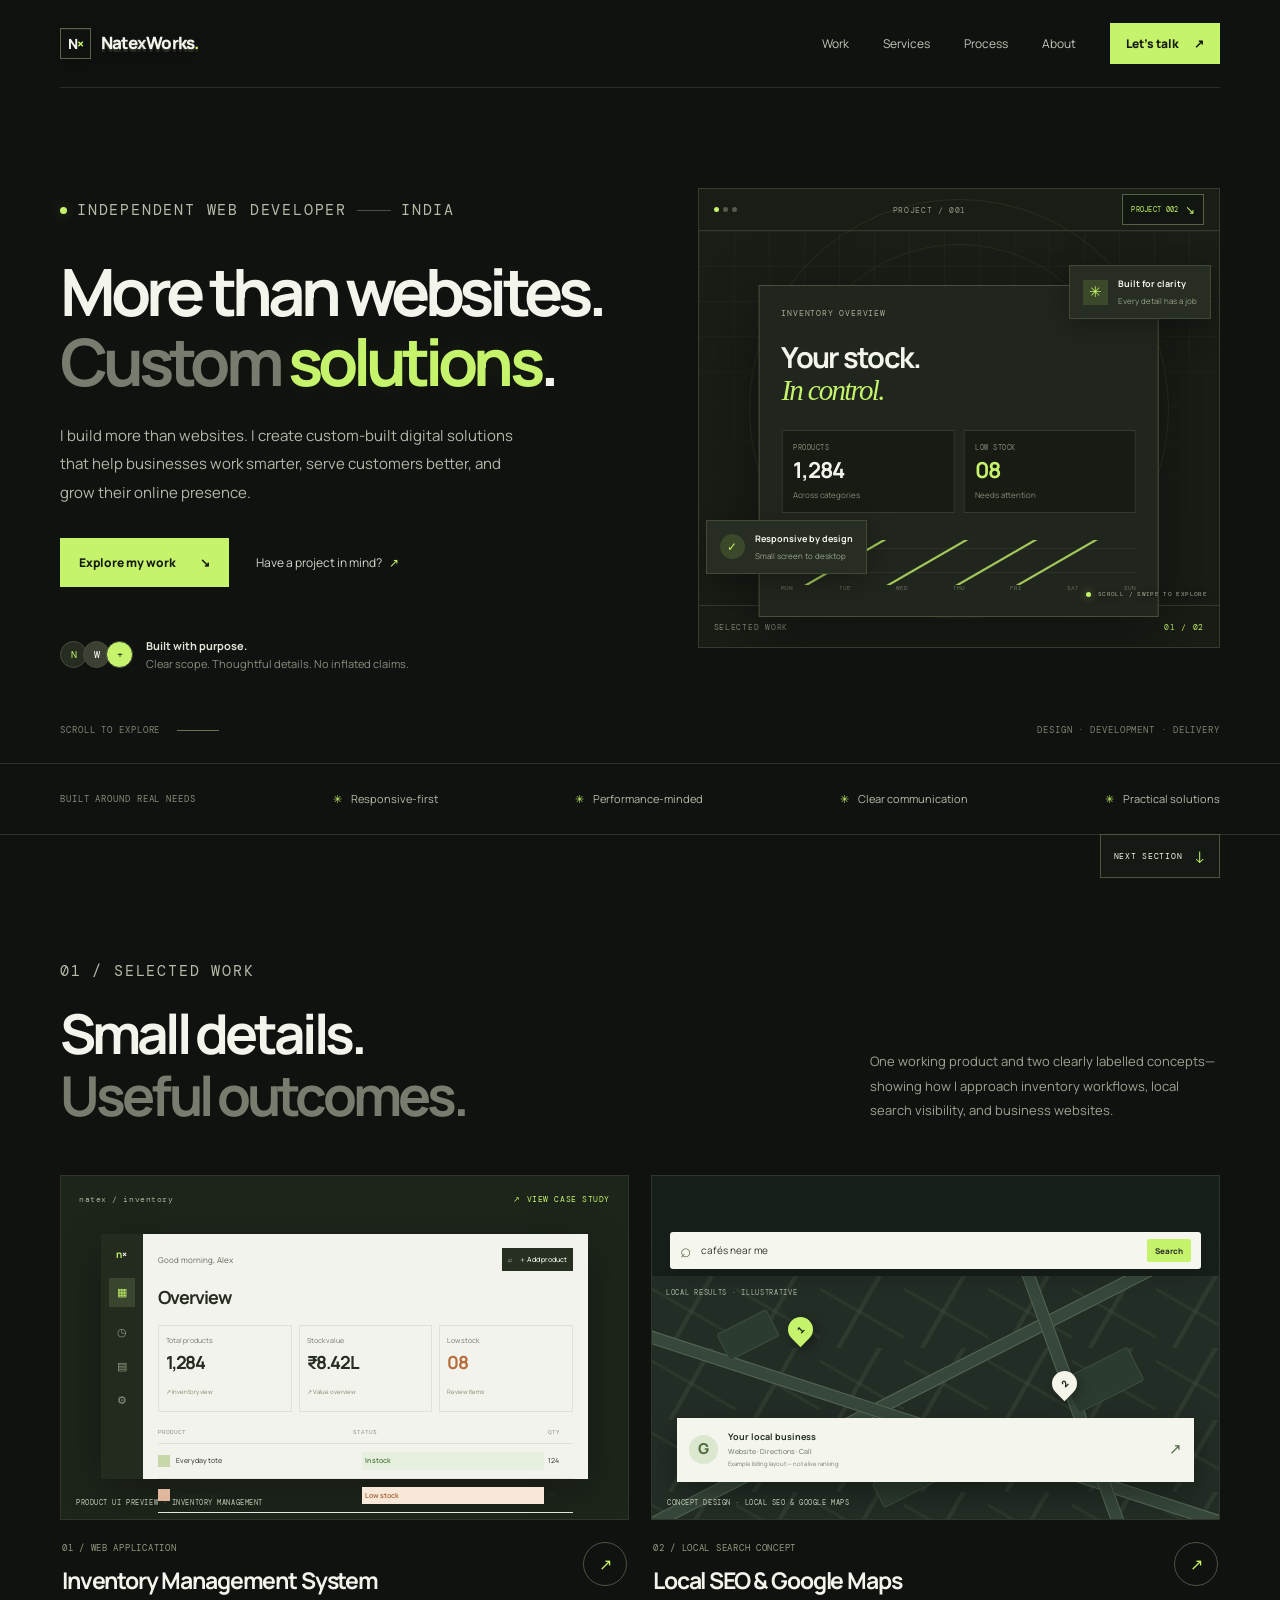
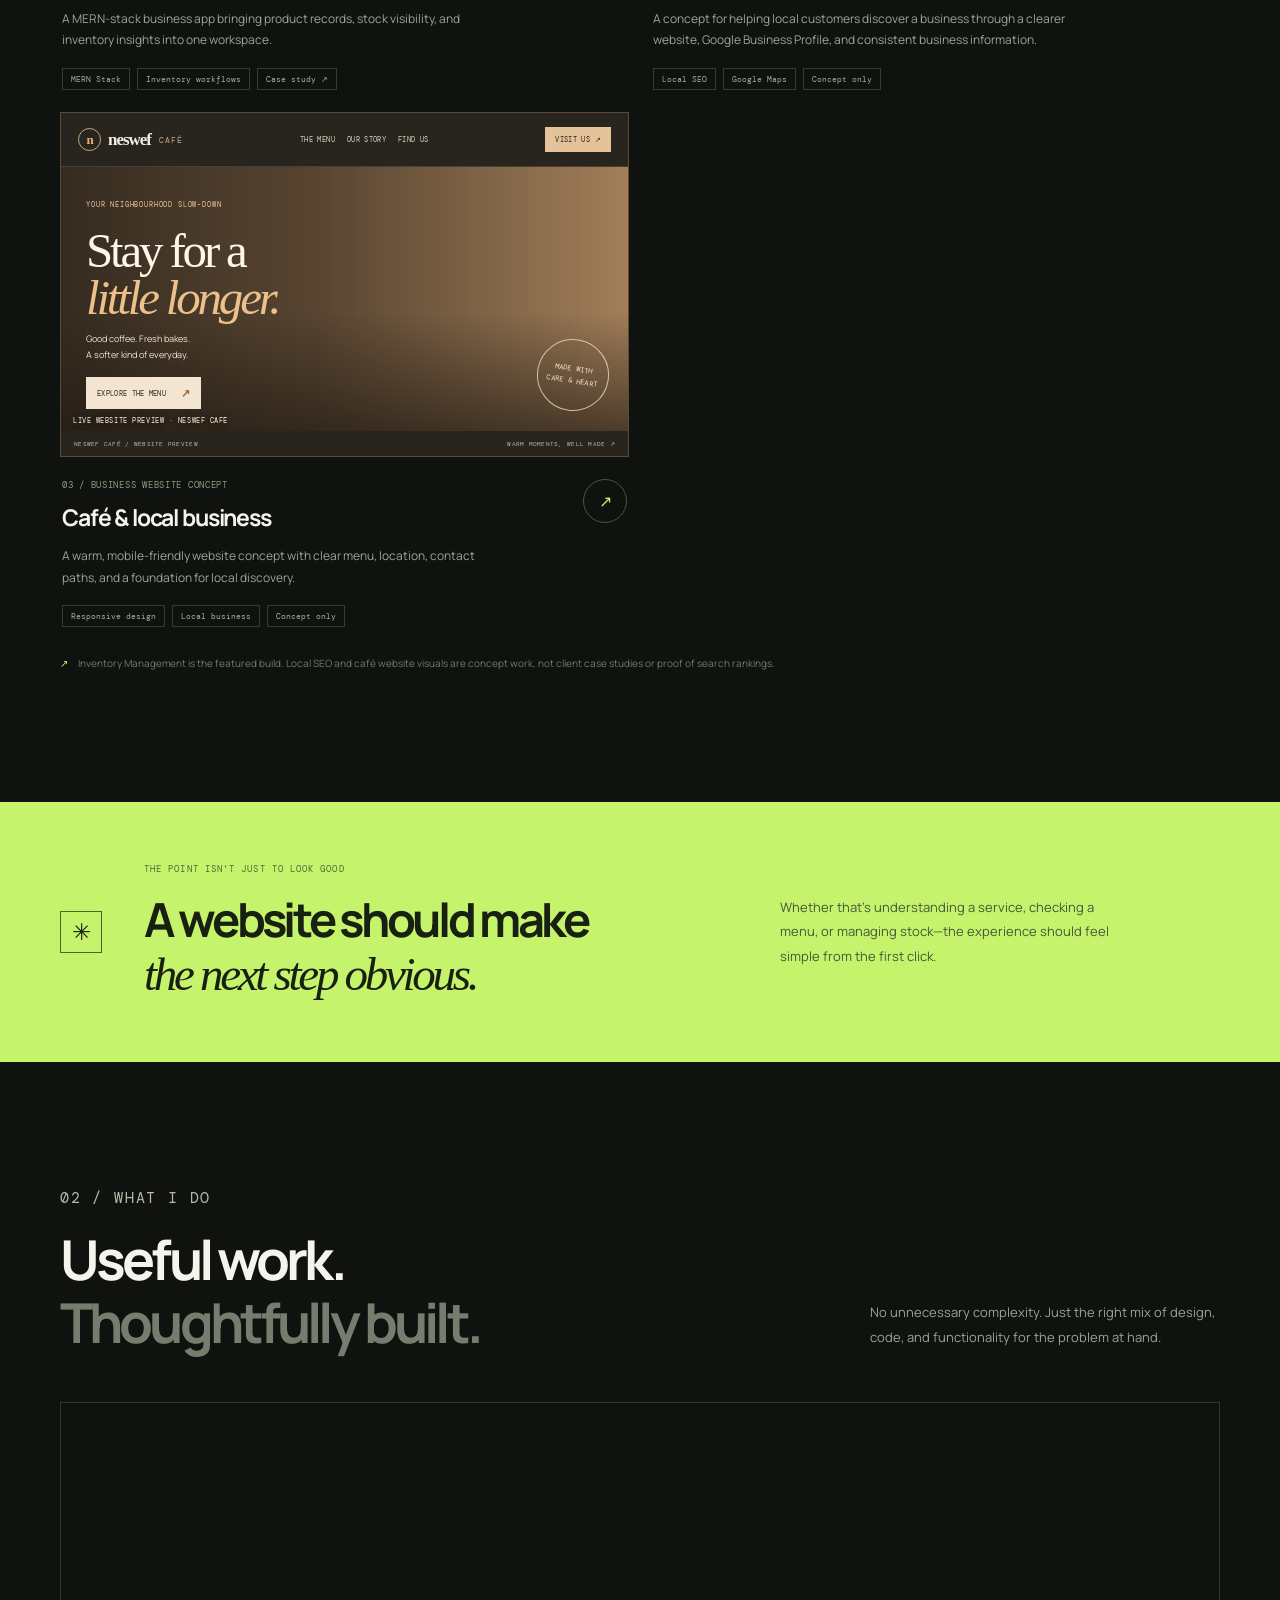
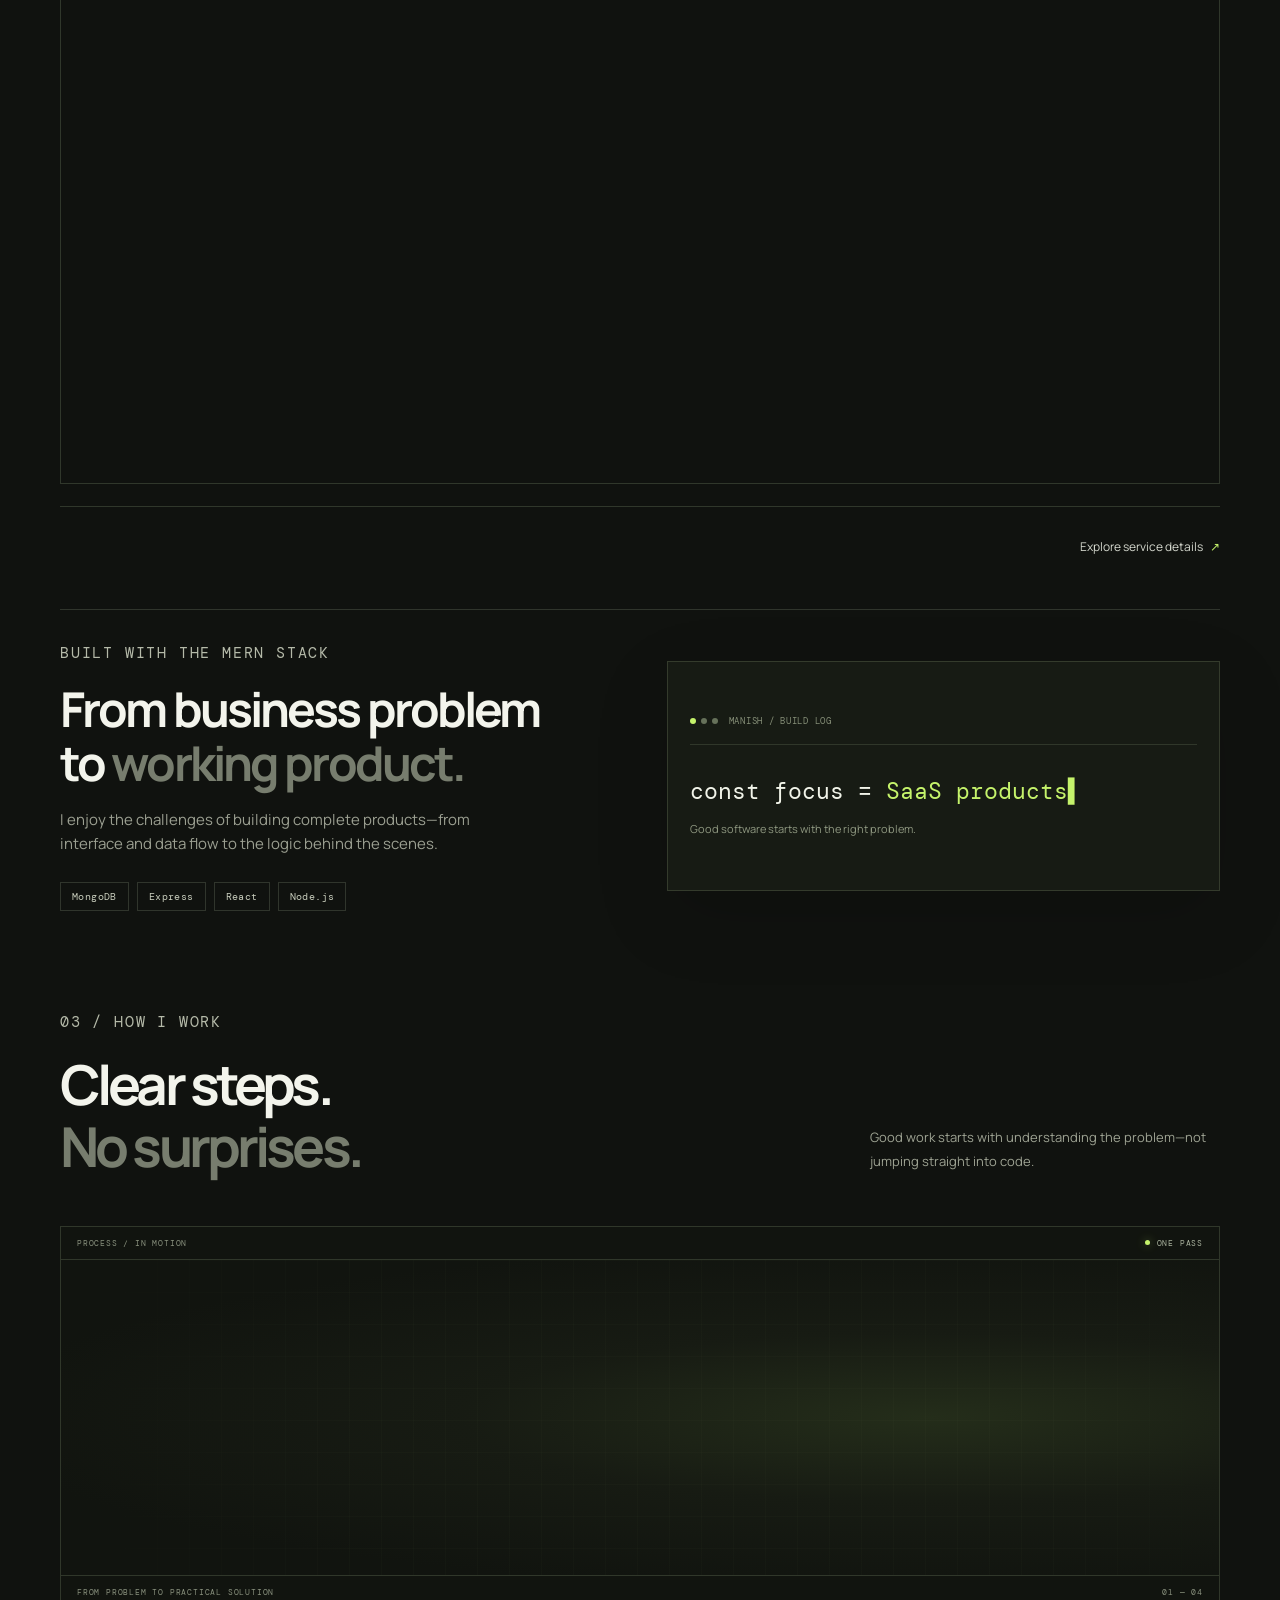
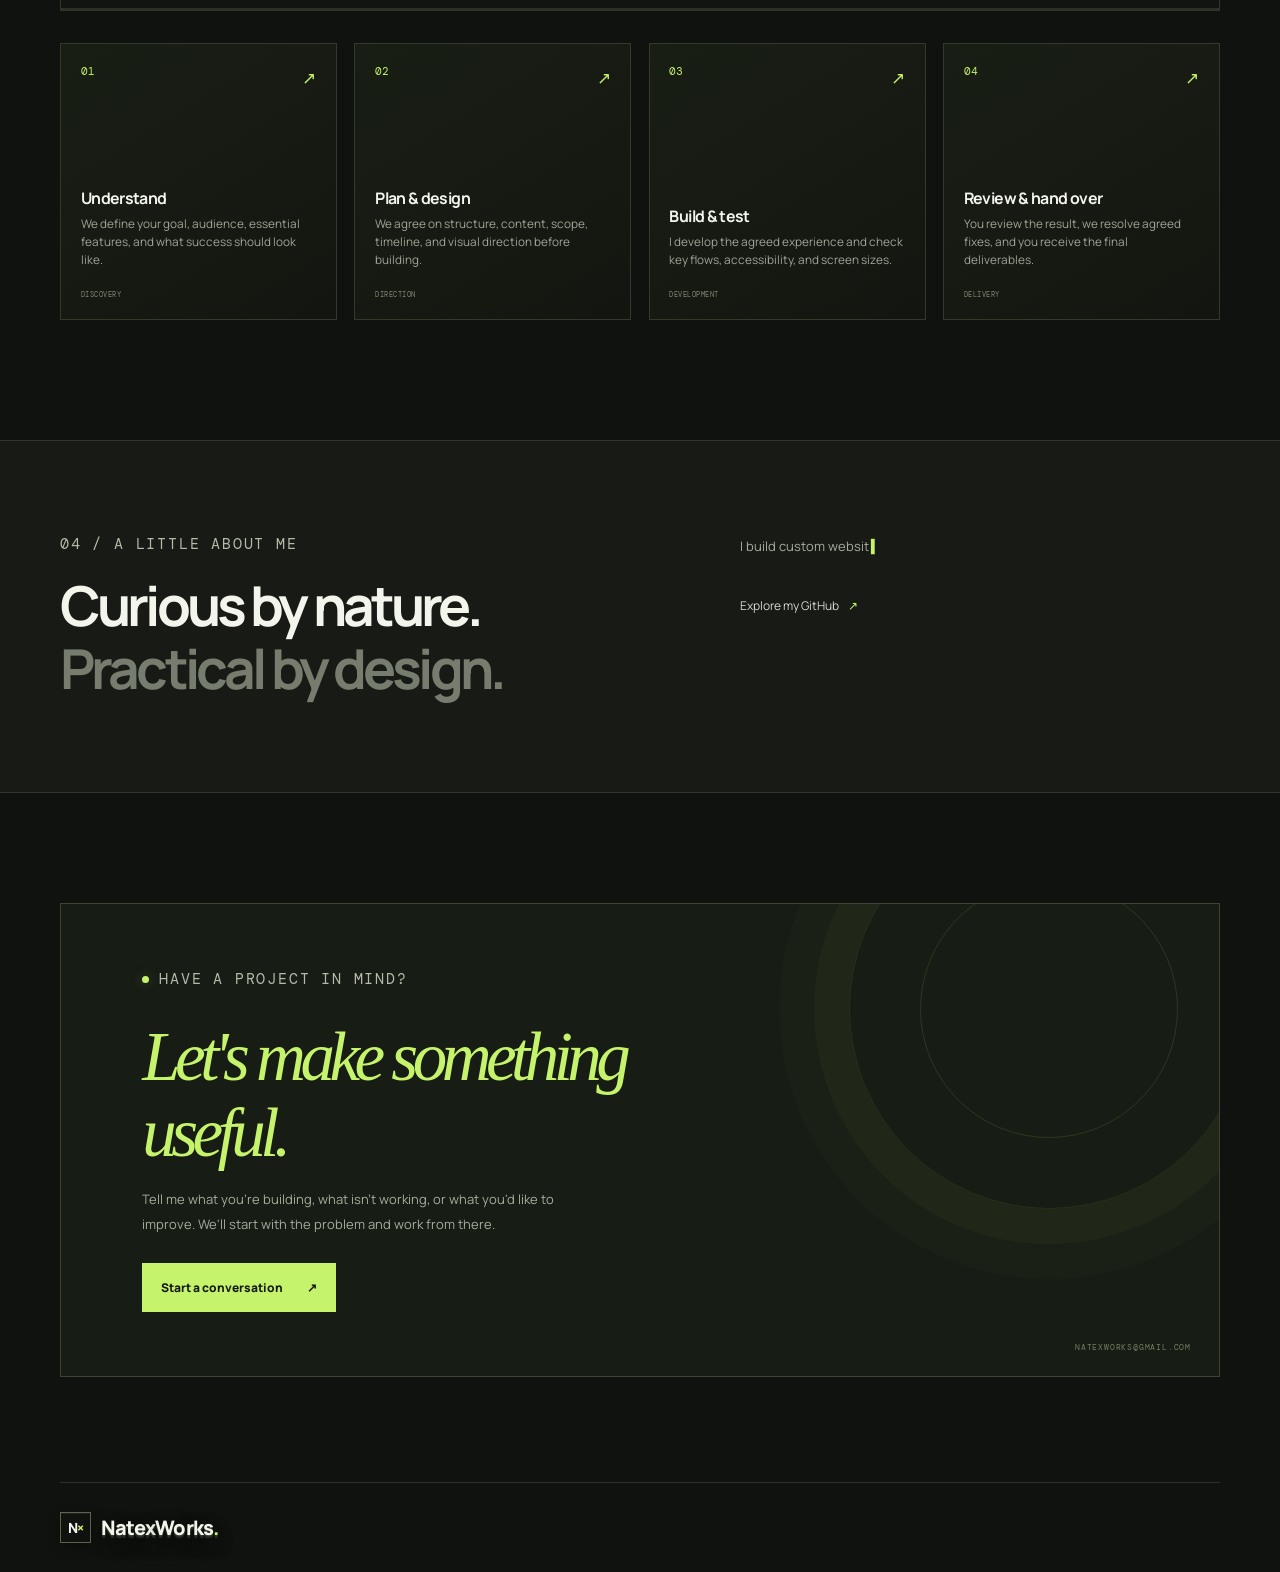
==== commit 071a33da: "Refresh asset cache versions after motion rollback" ====
--- a/index.html
+++ b/index.html
@@ -19,7 +19,7 @@
   <link rel="preconnect" href="https://fonts.gstatic.com" crossorigin>
   <link href="https://fonts.googleapis.com/css2?family=DM+Mono:wght@400;500&family=Manrope:wght@400;500;600;700;800&display=swap" rel="stylesheet">
   <link rel="icon" type="image/svg+xml" href="favicon.svg">
-  <link rel="stylesheet" href="style.css?v=20261027-05">
+  <link rel="stylesheet" href="style.css?v=20261027-06">
   <link rel="stylesheet" href="about-motion.css">
   <style>
     /* Café reference: echo Neswef's warm editorial palette and live-site typography without touching other project cards. */
@@ -225,7 +225,7 @@
     }
 
   </style>
-  <script src="script.js?v=20261027-03" defer></script>
+  <script src="script.js?v=20261027-04" defer></script>
   <script type="application/ld+json">
   {
     "@context": "https://schema.org",
--- a/style.css
+++ b/style.css
@@ -678,45 +678,45 @@
 @keyframes serviceCardOrbitalLanding {
   0% {
     opacity: 0;
-    transform: perspective(1100px) translate3d(34px, 28px, 72px) rotateX(16deg) rotateY(-18deg) rotateZ(33deg) scale(.72);
+    transform: perspective(1100px) translate3d(34px, 28px, -12px) scale(.96);
     box-shadow: 0 0 0 rgba(0, 0, 0, 0);
   }
-  8% {
+  14% {
     opacity: .96;
-    transform: perspective(1100px) translate3d(25px, 8px, 60px) rotateX(12deg) rotateY(-11deg) rotateZ(20deg) scale(.82);
-  }
-  23% {
-    transform: perspective(1100px) translate3d(6px, -17px, 52px) rotateX(8deg) rotateY(-4deg) rotateZ(3deg) scale(.9);
-  }
-  40% {
-    transform: perspective(1100px) translate3d(-18px, -18px, 44px) rotateX(6deg) rotateY(4deg) rotateZ(-15deg) scale(.94);
-  }
-  55% {
-    transform: perspective(1100px) translate3d(-24px, 4px, 30px) rotateX(8deg) rotateY(9deg) rotateZ(-27deg) scale(.94);
-  }
-  62.5% {
-    transform: perspective(1100px) translate3d(-8px, 18px, 24px) rotateX(10deg) rotateY(12deg) rotateZ(-34deg) scale(.93);
-  }
-  /* First anticlockwise round: 0.5s. Clockwise snap + 3D landing: next 0.3s. */
-  63% {
-    transform: perspective(1100px) translate3d(10px, -18px, -82px) rotateX(-13deg) rotateY(13deg) rotateZ(24deg) scale(.82);
-    box-shadow: 0 4px 12px rgba(0, 0, 0, .2);
-  }
-  72% {
-    transform: perspective(1100px) translate3d(4px, -25px, -90px) rotateX(8deg) rotateY(8deg) rotateZ(14deg) scale(.86);
-    box-shadow: 0 6px 14px rgba(0, 0, 0, .2);
-  }
-  84% {
-    transform: perspective(1100px) translate3d(0, -17px, -48px) rotateX(3deg) rotateY(-4deg) rotateZ(7deg) scale(.94);
-    box-shadow: 0 16px 23px rgba(0, 0, 0, .24);
-  }
-  94% {
-    transform: perspective(1100px) translate3d(0, 7px, 12px) rotateX(0) rotateY(0) rotateZ(-1deg) scale(1.015);
-    box-shadow: 0 30px 24px rgba(0, 0, 0, .25);
+    transform: perspective(1100px) translate3d(25px, 8px, -10px) scale(.97);
+    box-shadow: 0 5px 12px rgba(0, 0, 0, .08);
+  }
+  30% {
+    transform: perspective(1100px) translate3d(6px, -17px, -8px) scale(.98);
+  }
+  48% {
+    transform: perspective(1100px) translate3d(-18px, -18px, -6px) scale(.985);
+  }
+  65% {
+    transform: perspective(1100px) translate3d(-24px, 4px, -5px) scale(.985);
+  }
+  79.8% {
+    transform: perspective(1100px) translate3d(-8px, 18px, -4px) scale(.99);
+  }
+  80.5% {
+    transform: perspective(1100px) translate3d(10px, -18px, -14px) scale(.97);
+    box-shadow: 0 4px 10px rgba(0, 0, 0, .12);
+  }
+  87% {
+    transform: perspective(1100px) translate3d(4px, -25px, -12px) scale(.975);
+    box-shadow: 0 5px 12px rgba(0, 0, 0, .12);
+  }
+  92% {
+    transform: perspective(1100px) translate3d(0, -17px, -7px) scale(.99);
+    box-shadow: 0 12px 18px rgba(0, 0, 0, .16);
+  }
+  96% {
+    transform: perspective(1100px) translate3d(0, 7px, 0) scale(1.005);
+    box-shadow: 0 20px 18px rgba(0, 0, 0, .18);
   }
   100% {
     opacity: 1;
-    transform: perspective(1100px) translate3d(0, 0, 0) rotateX(0) rotateY(0) rotateZ(0) scale(1);
+    transform: perspective(1100px) translate3d(0, 0, 0) scale(1);
     box-shadow: 0 8px 20px rgba(0, 0, 0, .16);
   }
 }
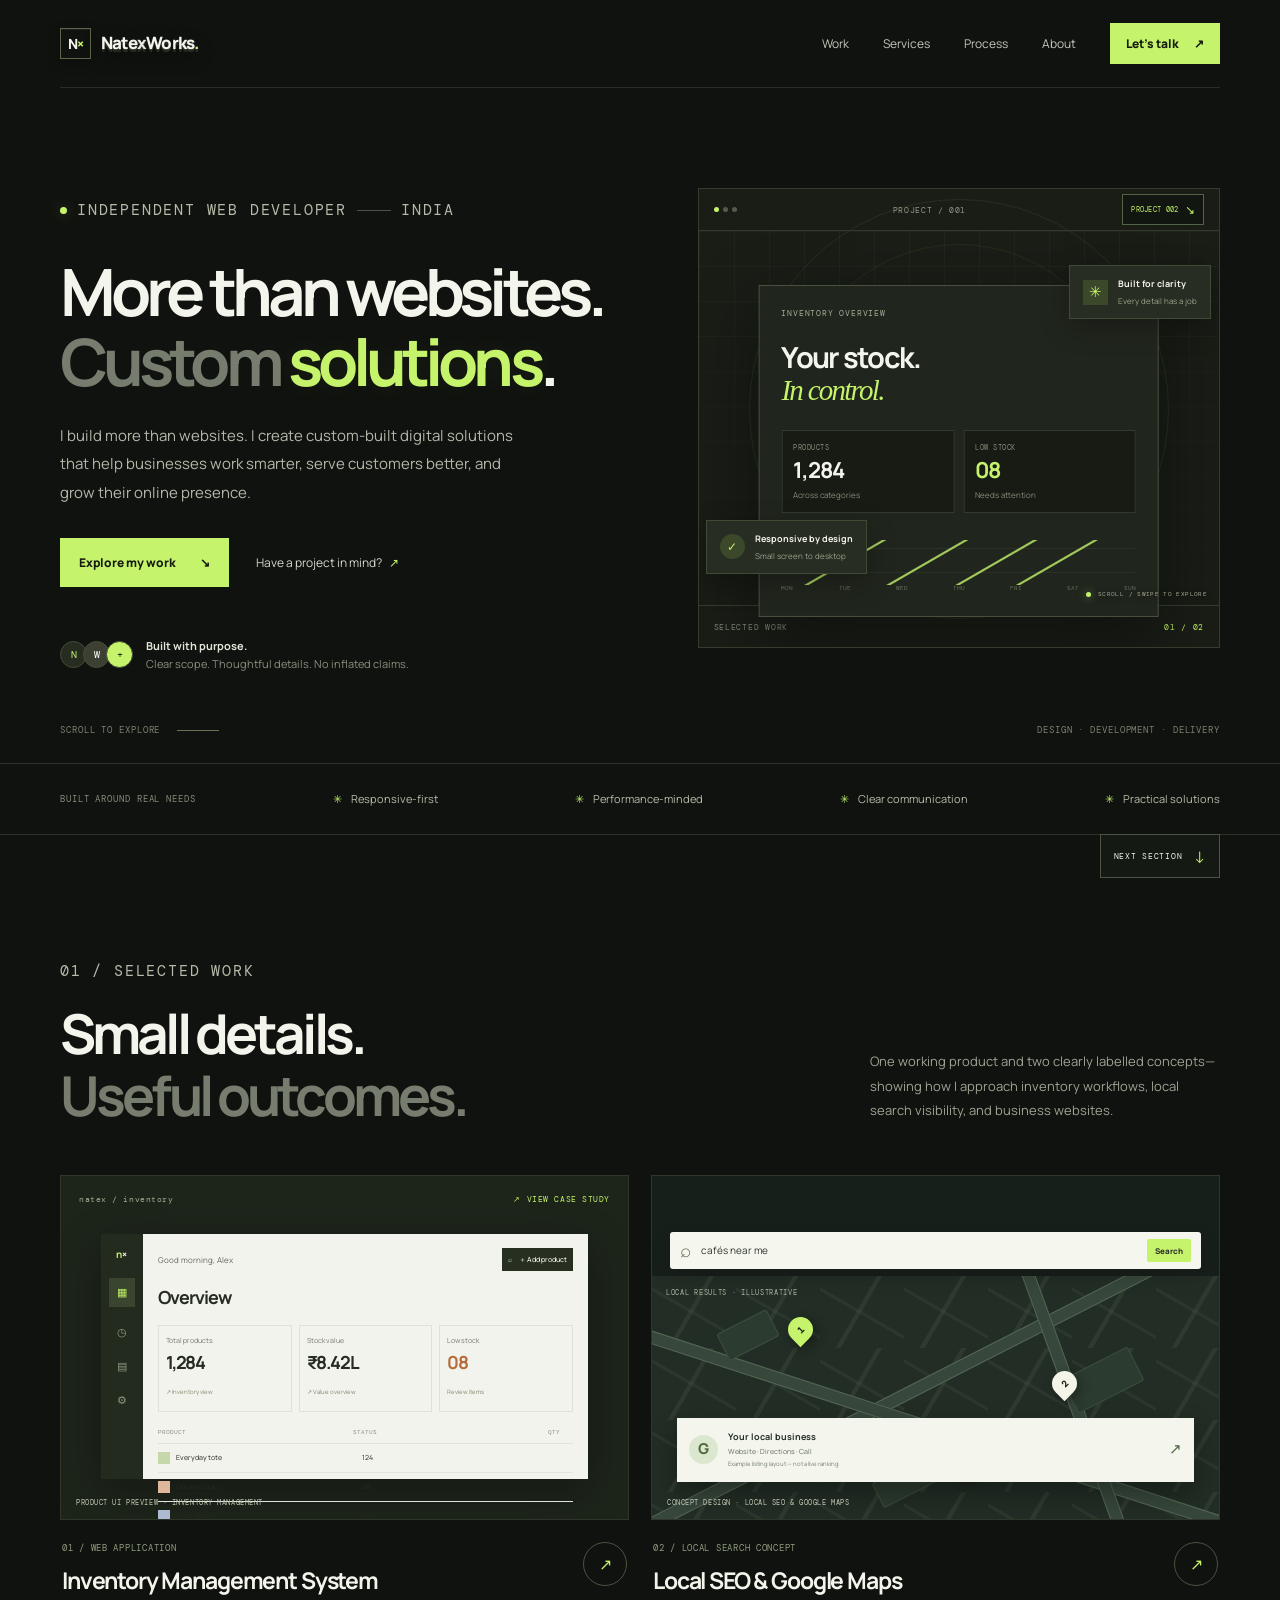
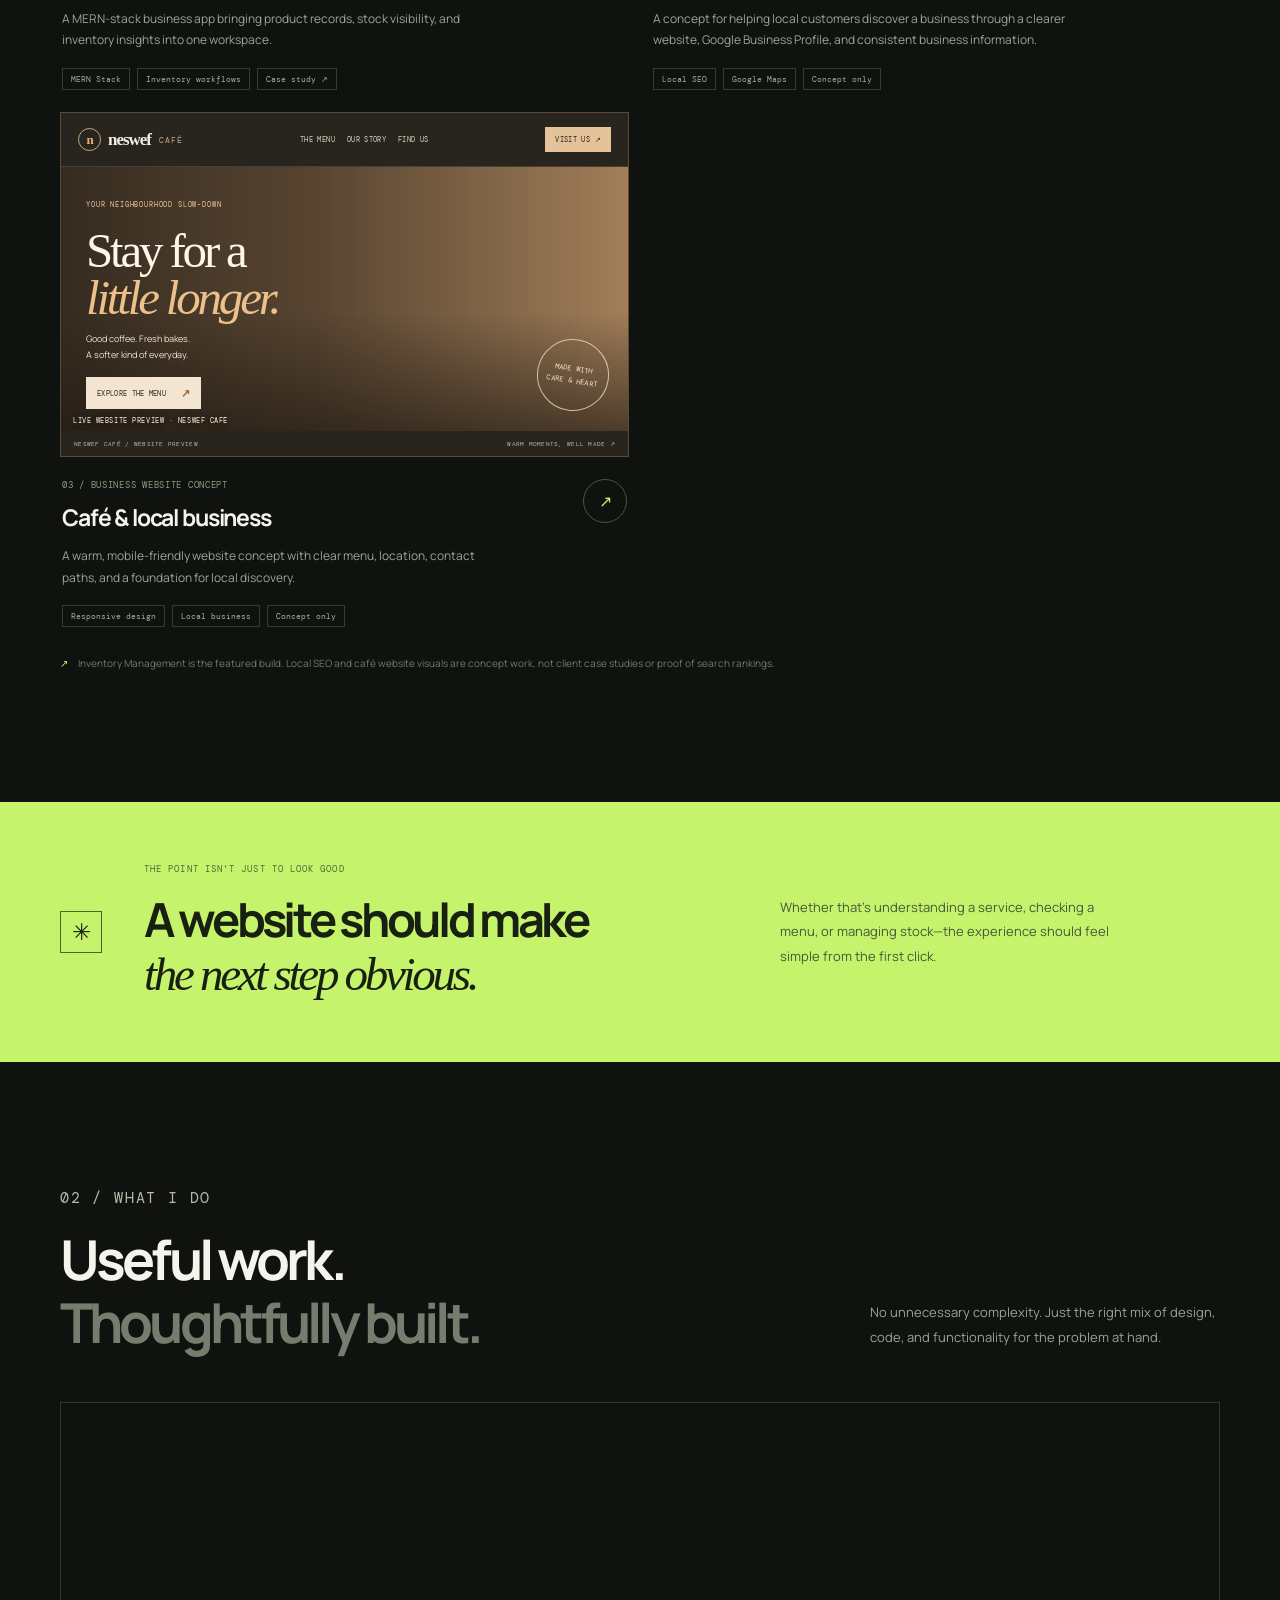
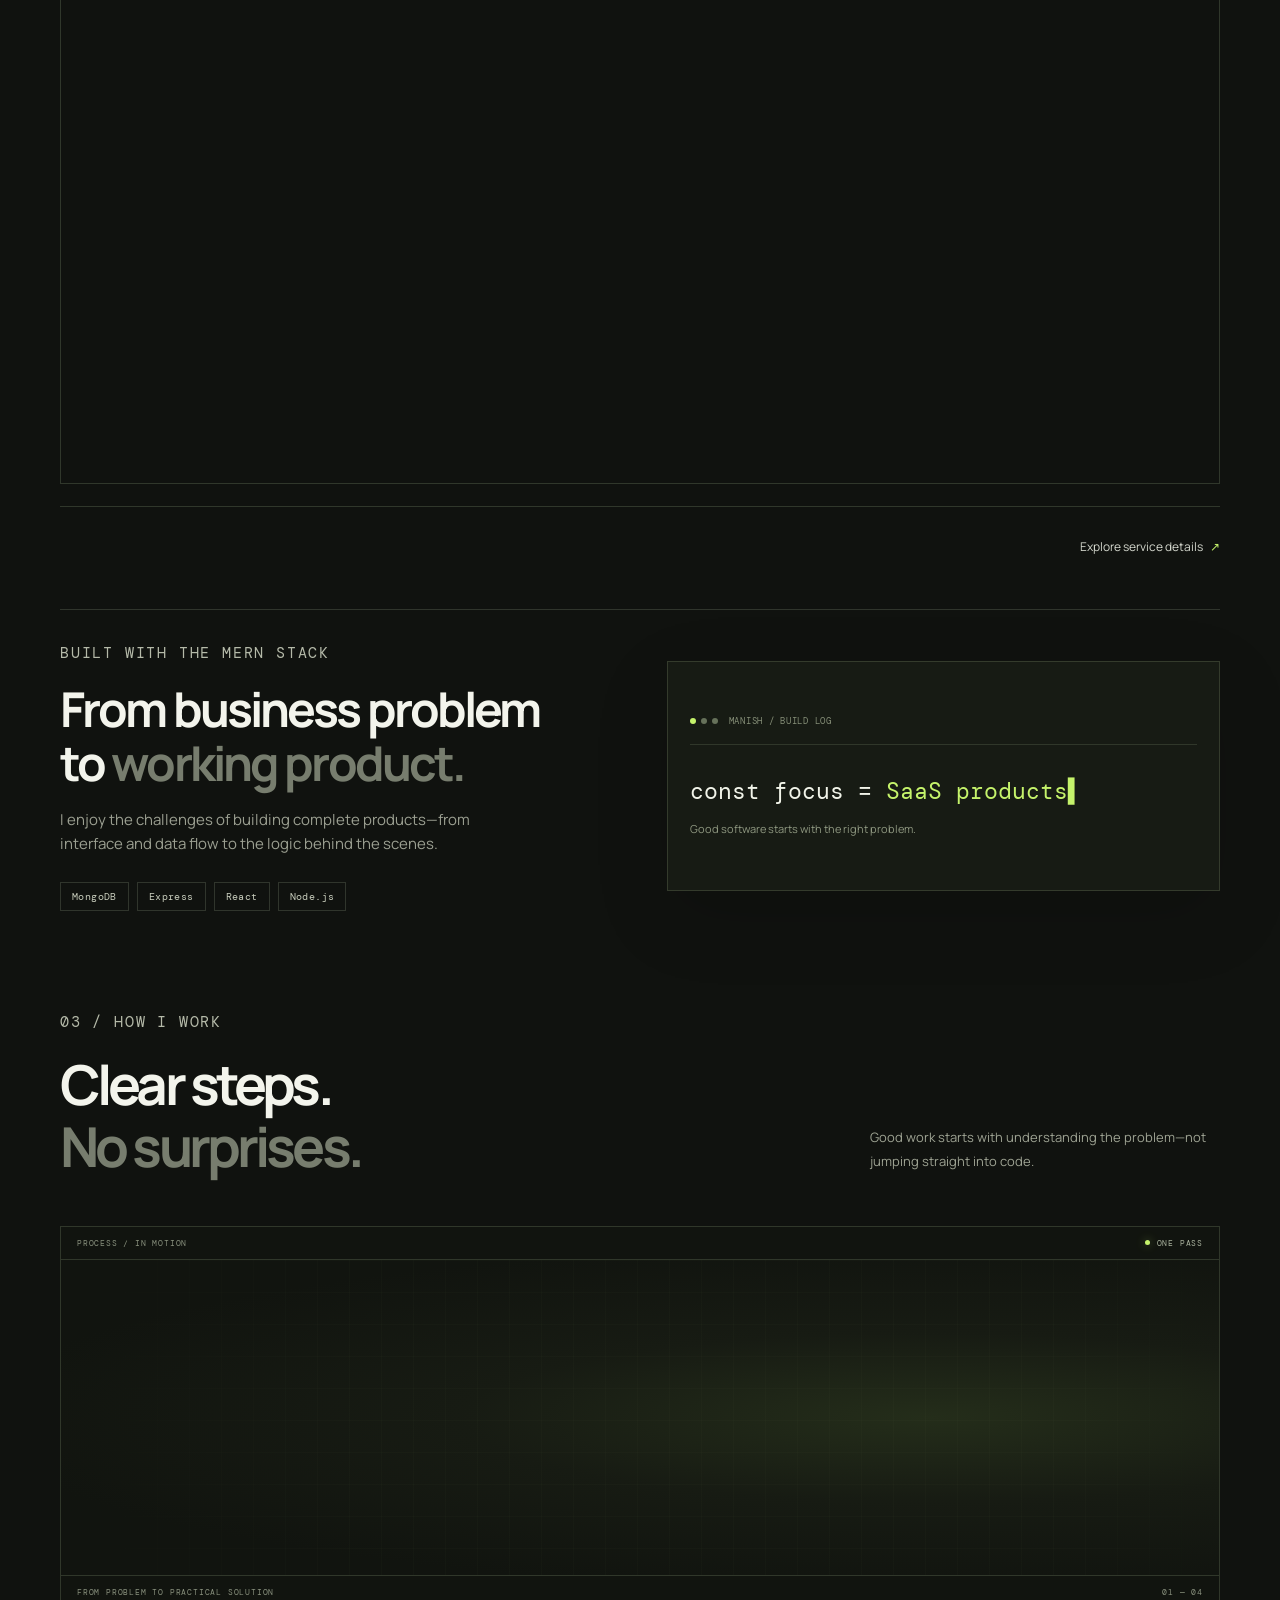
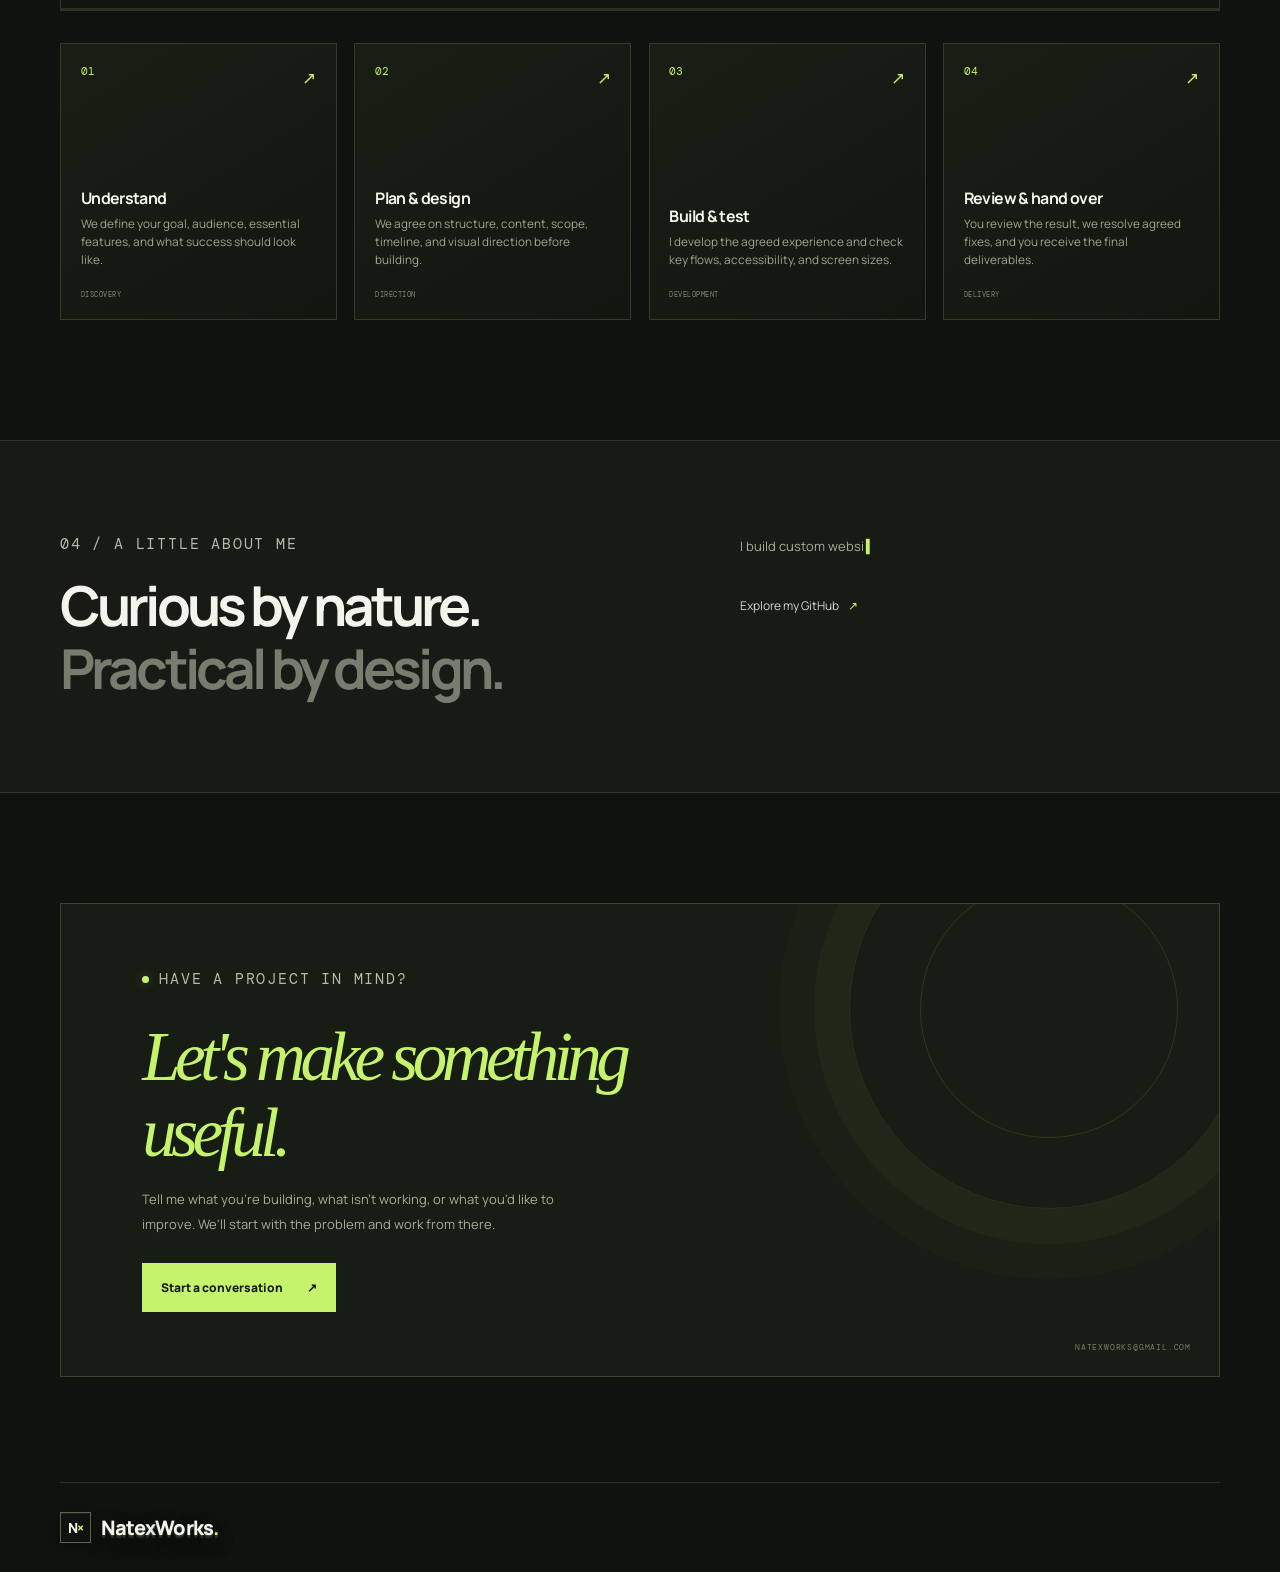
==== commit 927b77b9: "Apply scoped mobile animation refinements" ====
--- a/index.html
+++ b/index.html
@@ -330,7 +330,7 @@
           <article class="project-card project-feature reveal">
             <a class="project-visual inventory-visual image-scroll" data-image-scroll href="inventory.html" aria-label="Explore the Inventory Management System case study">
               <div class="visual-toolbar"><span>natex / inventory</span><span>↗ VIEW CASE STUDY</span></div>
-              <div class="inventory-window"><aside class="mini-sidebar"><b>n<span>×</span></b><i class="selected">▦</i><i>◷</i><i>▤</i><i>⚙</i></aside><div class="mini-main"><div class="mini-greeting"><span>Good morning, Alex</span><b>⌕　＋ Add product</b></div><h3>Overview</h3><div class="mini-stat-row"><div><small>Total products</small><strong>1,284</strong><em>↗ Inventory view</em></div><div><small>Stock value</small><strong>₹8.42L</strong><em>↗ Value overview</em></div><div><small>Low stock</small><strong class="alert-number">08</strong><em>Review items</em></div></div><div class="mini-table"><div><span>PRODUCT</span><span>STATUS</span><span>QTY</span></div><p><i class="product-thumb thumb-a"></i> Everyday tote <b>In stock</b><span>124</span></p><p><i class="product-thumb thumb-b"></i> Ceramic cup <b class="low-stock">Low stock</b><span>08</span></p><p><i class="product-thumb thumb-c"></i> Desk lamp <b>In stock</b><span>056</span></p></div></div></div>
+              <div class="inventory-window"><aside class="mini-sidebar"><b>n<span>×</span></b><i class="selected">▦</i><i>◷</i><i>▤</i><i>⚙</i></aside><div class="mini-main"><div class="mini-greeting"><span>Good morning, Alex</span><b>⌕　＋ Add product</b></div><h3>Overview</h3><div class="mini-stat-row"><div><small>Total products</small><strong>1,284</strong><em>↗ Inventory view</em></div><div><small>Stock value</small><strong>₹8.42L</strong><em>↗ Value overview</em></div><div><small>Low stock</small><strong class="alert-number">08</strong><em>Review items</em></div></div><div class="mini-table"><div><span>PRODUCT</span><span>STATUS</span><span>QTY</span></div><p><i class="product-thumb thumb-a"></i> Everyday tote <span>124</span></p><p><i class="product-thumb thumb-b"></i> Ceramic cup <span>08</span></p><p><i class="product-thumb thumb-c"></i> Desk lamp <span>056</span></p></div></div></div>
               <span class="visual-caption">PRODUCT UI PREVIEW · INVENTORY MANAGEMENT</span>
             </a>
             <div class="project-info"><div><div class="project-type">01 / WEB APPLICATION</div><h3>Inventory Management System</h3><p>A MERN-stack business app bringing product records, stock visibility, and inventory insights into one workspace.</p><div class="tag-list"><span>MERN Stack</span><span>Inventory workflows</span><span>Case study ↗</span></div></div><a class="round-arrow" href="inventory.html" aria-label="View Inventory Management System case study">↗</a></div>
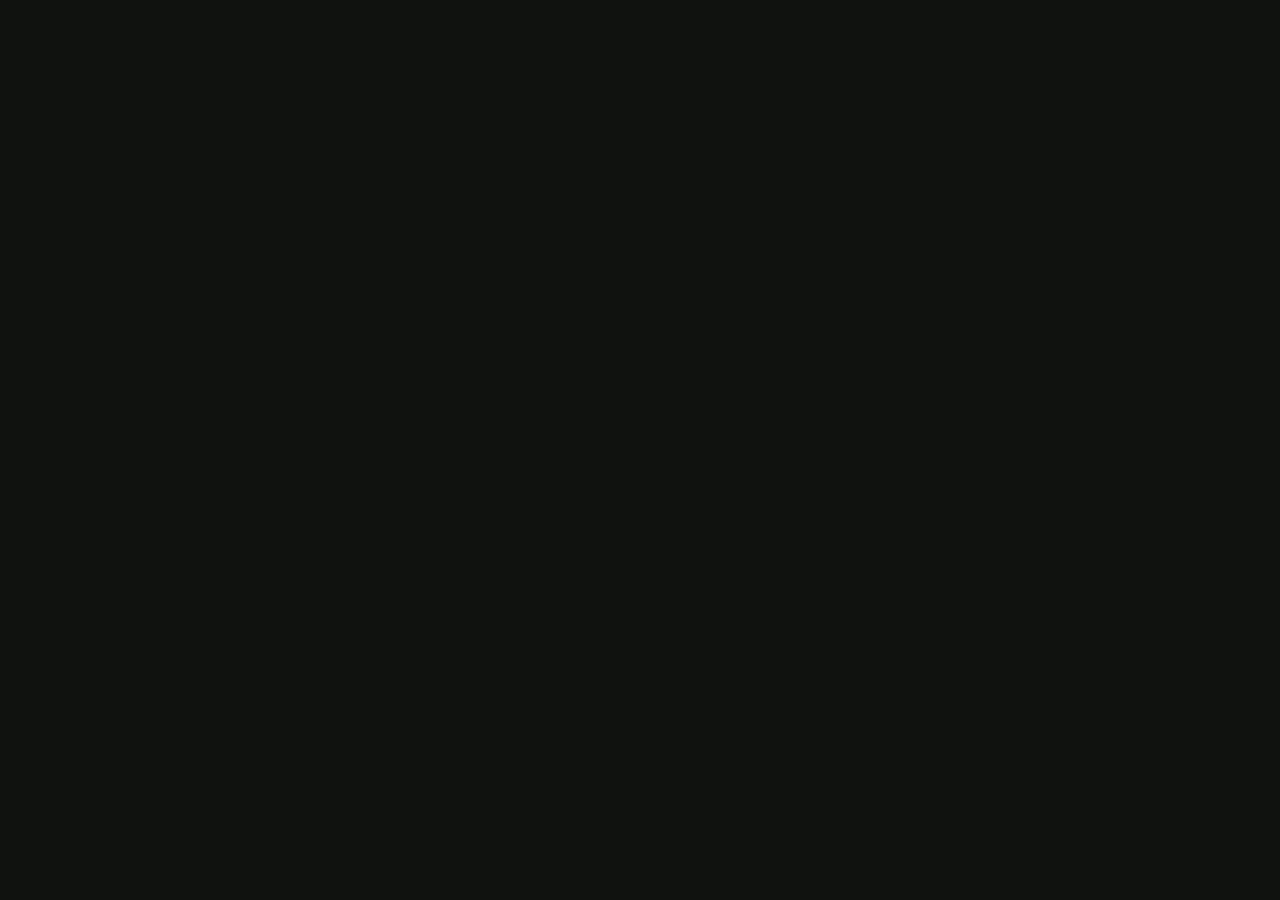
==== commit 14f45bd4: "Restore preview status labels; remove badge boxes on mobile via CSS" ====
--- a/index.html
+++ b/index.html
@@ -31,314 +31,9 @@
       border-color: #5a4b39;
       isolation: isolate;
     }
-    .neswef-preview-top {
-      position: relative;
-      z-index: 3;
-      height: 54px;
-      padding: 0 17px;
-      display: flex;
-      align-items: center;
-      justify-content: space-between;
-      gap: 10px;
-      color: #f5eee2;
-      background: #28251feF;
-      border-bottom: 1px solid #f0e2ca25;
-    }
-    .neswef-preview-brand { display:flex; align-items:center; gap:7px; font:700 17px Georgia,serif; letter-spacing:-.06em; white-space:nowrap; }
-    .neswef-preview-brand i { width:23px; height:23px; display:grid; place-items:center; border:1px solid #c8a77a; border-radius:50%; color:#e3b77e; font-style:normal; font-size:13px; }
-    .neswef-preview-brand small { align-self:center; margin-left:1px; color:#c6a984; font:8px var(--mono); letter-spacing:.14em; }
-    .neswef-preview-links,.neswef-preview-cta { font:7px var(--mono); letter-spacing:.055em; white-space:nowrap; }
-    .neswef-preview-links { color:#e2d2bc; }
-    .neswef-preview-cta { padding:8px 10px; color:#2b241b; background:#e5c39a; }
-    .neswef-preview-scene { position:absolute; inset:54px 0 25px; overflow:hidden; background:#b18a61; }
-    .neswef-preview-photo { position:absolute; inset:0; background-image:linear-gradient(90deg,#201a13d9 0%,#2b2015a8 45%,#2b20151a 100%),url("https://images.unsplash.com/photo-1442512595331-e89e73853f31?auto=format&fit=crop&w=1000&q=82"); background-size:cover; background-position:center 54%; transform:scale(1.02); transition:transform .65s cubic-bezier(.2,.7,.2,1),filter .4s ease; filter:saturate(.8); }
-    .cafe-visual:hover .neswef-preview-photo { transform:scale(1.07); filter:saturate(1); }
-    .neswef-preview-shade { position:absolute; inset:0; background:linear-gradient(0deg,#211a13a8,transparent 45%); }
-    .neswef-preview-copy { position:absolute; z-index:1; left:25px; top:23px; max-width:70%; }
-    .neswef-preview-kicker { font:7px var(--mono); letter-spacing:.12em; color:#e8c79d; }
-    .neswef-preview-copy h3 { margin:12px 0 10px; font:clamp(35px,4vw,49px)/.96 Georgia,serif; font-weight:400; letter-spacing:-.065em; color:#fff6e9; }
-    .neswef-preview-copy h3 em { color:#edc08b; font-weight:400; }
-    .neswef-preview-copy p { margin:0; color:#f0e4d3; font-size:9px; line-height:1.8; }
-    .neswef-preview-button { display:inline-flex; align-items:center; gap:15px; margin-top:14px; padding:9px 11px; background:#f3e5d1; color:#30261c; font:7px var(--mono); letter-spacing:.045em; }
-    .neswef-preview-button b { color:#9b6538; font-size:11px; }
-    .neswef-preview-seal { position:absolute; right:19px; bottom:20px; z-index:1; width:72px; height:72px; display:grid; place-content:center; border:1px solid #f1dfc5c7; border-radius:50%; color:#f8ead8; text-align:center; font:7px/1.7 var(--mono); letter-spacing:.04em; transform:rotate(9deg); }
-    .neswef-preview-bottom { position:absolute; z-index:3; left:0; right:0; bottom:0; height:25px; padding:0 13px; display:flex; align-items:center; justify-content:space-between; gap:8px; color:#c9b69c; background:#28251f; font:6px var(--mono); letter-spacing:.045em; }
-    .cafe-visual .visual-caption { z-index:4; left:12px; bottom:31px; color:#fff1df; text-shadow:0 1px 6px #0009; }
-    @media (max-width:1000px) { .neswef-preview-copy h3 { font-size:42px; } }
-    @media (max-width:760px) {
-      .neswef-preview-top { height:49px; padding-inline:12px; }
-      .neswef-preview-brand { font-size:15px; gap:5px; }
-      .neswef-preview-brand i { width:21px; height:21px; }
-      .neswef-preview-links { display:none; }
-      .neswef-preview-scene { top:49px; }
-      .neswef-preview-copy { left:20px; top:24px; max-width:78%; }
-      .neswef-preview-copy h3 { font-size:clamp(38px,10vw,49px); }
-      .neswef-preview-seal { right:13px; bottom:19px; width:61px; height:61px; font-size:6px; }
-      .neswef-preview-bottom { padding-inline:10px; font-size:5px; }
-      .neswef-preview-bottom span:last-child { display:none; }
-    }
-    @media (max-width:390px) { .neswef-preview-cta { padding:7px; font-size:6px; } .neswef-preview-copy { left:16px; } }
-    @media (prefers-reduced-motion:reduce) { .neswef-preview-photo { transition:none!important; transform:none!important; } }
-    /* Small fixed navigation controls, matching inventory.html. */
-    .portfolio-scroll-next,.portfolio-back-top {
-      position:fixed; right:max(18px,calc((100vw - var(--wrap))/2)); z-index:900;
-      display:flex; align-items:center; gap:12px; padding:10px 13px;
-      background:#171b14e8; border:1px solid #4b5540; color:var(--text);
-      font:8px var(--mono); letter-spacing:.09em; backdrop-filter:blur(14px);
-      -webkit-backdrop-filter:blur(14px); cursor:pointer; box-shadow:0 10px 28px #0004;
-      transition:background .2s,border-color .2s,transform .2s,opacity .2s,visibility .2s;
-    }
-    .portfolio-scroll-next { bottom:22px; }
-    .portfolio-scroll-next b { font:16px var(--sans); color:var(--lime); }
-    .portfolio-back-top { bottom:67px; opacity:0; visibility:hidden; pointer-events:none; }
-    .portfolio-back-top.is-visible { opacity:1; visibility:visible; pointer-events:auto; }
-    .portfolio-scroll-next:hover,.portfolio-back-top:hover { background:#242d1b; border-color:var(--lime); transform:translateY(-2px); }
-    @media(max-width:650px) {
-      .portfolio-scroll-next,.portfolio-back-top { right:12px; padding:9px 10px; }
-      .portfolio-scroll-next { bottom:12px; }
-      .portfolio-back-top { bottom:56px; }
-      .portfolio-scroll-next span,.portfolio-back-top span { font-size:7px; }
-    }
-    @media(prefers-reduced-motion:reduce) { .portfolio-scroll-next,.portfolio-back-top { transition:none!important; } }
-  
-    /* Cinematic project scroller: Project 001 stays intact; Project 002 reveals the live café direction. */
-    .hero-project-track {
-      position:absolute; inset:0; display:flex; height:100%; width:100%;
-      overflow-x:auto; overflow-y:hidden; overscroll-behavior-x:contain;
-      scroll-snap-type:x mandatory; scroll-behavior:smooth; scrollbar-width:none;
-      -webkit-overflow-scrolling:touch;
-    }
-    .hero-project-track::-webkit-scrollbar { display:none; }
-    .hero-project-slide { position:relative; height:100%; min-width:100%; flex:0 0 100%; overflow:hidden; scroll-snap-align:start; isolation:isolate; }
-    .hero-project-slide-inventory { background:#191d16; }
-    .art-top { gap:9px; }
-    .art-project-label { white-space:nowrap; }
-    .hero-project-next {
-      min-width:0; display:inline-flex; align-items:center; justify-content:center; gap:6px;
-      padding:6px 8px; border:1px solid #536346; background:#11160fe0; color:var(--lime);
-      font:7px var(--mono); letter-spacing:.045em; white-space:nowrap; cursor:pointer;
-      transition:background .22s ease, color .22s ease, border-color .22s ease, box-shadow .22s ease, transform .22s ease;
-    }
-    .hero-project-next b { font:12px var(--sans); }
-    .hero-project-next:hover { background:var(--lime); color:#11160d; border-color:var(--lime); box-shadow:0 0 18px #c5f36b55; transform:translateY(-1px); }
-    .hero-project-slide-cafe { color:#faf0e2; background:#25231d; }
-    .hero-cafe-photo { position:absolute; inset:0; width:100%; height:100%; object-fit:cover; object-position:center; opacity:.88; filter:saturate(.84) contrast(1.06); transform:scale(1.07); animation:heroCafeDrift 18s ease-in-out infinite alternate; }
-    .hero-cafe-scrim { position:absolute; inset:0; background:linear-gradient(90deg,rgba(19,18,14,.88) 0%,rgba(29,23,17,.62) 48%,rgba(23,21,17,.16) 100%),linear-gradient(0deg,rgba(17,16,13,.72),transparent 58%); }
-    .cafe-window-chrome { position:relative; z-index:2; height:42px; display:flex; align-items:center; justify-content:space-between; gap:9px; padding:0 13px; border-bottom:1px solid #eadcc52b; color:#e5d7c3; font:7px var(--mono); letter-spacing:.07em; }
-    .cafe-window-chrome>span:nth-child(2) { white-space:nowrap; }
-    .hero-cafe-copy { position:absolute; z-index:2; left:8%; top:22%; width:min(72%,420px); animation:heroCafeCopyIn .9s cubic-bezier(.2,.75,.25,1) both; }
-    .hero-cafe-eyebrow { display:block; color:#edc39a; font:7px var(--mono); letter-spacing:.13em; margin-bottom:13px; }
-    .hero-cafe-copy h2 { margin:0 0 13px; color:#fff5e8; font:500 clamp(36px,4vw,51px)/.94 Georgia,serif; letter-spacing:-.06em; }
-    .hero-cafe-copy h2 em { color:#edc39a; font-weight:400; }
-    .hero-cafe-copy p { max-width:300px; margin:0; color:#f1e7da; font-size:9px; line-height:1.8; }
-    .hero-cafe-link { display:inline-flex; align-items:center; gap:15px; margin-top:19px; padding:9px 12px; background:#f4e7d5; color:#2e261c; font:7px var(--mono); letter-spacing:.09em; transition:transform .25s ease,box-shadow .25s ease; }
-    .hero-cafe-link span { font:14px var(--sans); color:#9b633d; }
-    .hero-cafe-link:hover { transform:translateY(-2px); box-shadow:0 0 20px #edc39a44; }
-    .hero-cafe-seal { position:absolute; z-index:2; right:23px; bottom:66px; width:91px; height:91px; display:flex; flex-direction:column; align-items:center; justify-content:center; gap:4px; border:1px solid #f6e7d2a8; border-radius:50%; color:#fbefdf; text-align:center; transform:rotate(9deg); background:#211b1370; backdrop-filter:blur(3px); }
-    .hero-cafe-seal span,.hero-cafe-seal i { font:6px var(--mono); letter-spacing:.12em; font-style:normal; }
-    .hero-cafe-seal strong { font:italic 11px Georgia,serif; letter-spacing:-.02em; }
-    .hero-cafe-seal i { color:#edc39a; }
-    .hero-cafe-meta { position:absolute; z-index:2; left:0; right:0; bottom:0; height:42px; padding:0 15px; display:flex; align-items:center; justify-content:space-between; gap:10px; border-top:1px solid #eadcc52b; color:#d0c0a9; background:#17140f6e; font:7px var(--mono); letter-spacing:.06em; }
-    .hero-project-hint { position:absolute; z-index:5; right:12px; bottom:49px; display:flex; align-items:center; gap:7px; color:#a5ad96; font:6px var(--mono); letter-spacing:.06em; pointer-events:none; text-shadow:0 1px 6px #000; }
-    .hero-project-hint>span { width:5px; height:5px; border-radius:50%; background:var(--lime); box-shadow:0 0 10px #c5f36b99; animation:projectHintPulse 1.5s ease-in-out infinite; }
-    @keyframes heroCafeDrift { from { transform:scale(1.07) translate3d(0,0,0); } to { transform:scale(1.14) translate3d(-1.2%,1%,0); } }
-    @keyframes heroCafeCopyIn { from { opacity:.35; transform:translate3d(0,12px,0); } to { opacity:1; transform:translate3d(0,0,0); } }
-    @keyframes projectHintPulse { 0%,100% { opacity:.55; box-shadow:0 0 4px #c5f36b55; } 50% { opacity:1; box-shadow:0 0 12px #c5f36bbb; } }
-    /* One fixed control: Next Section while browsing, Back to Top at the true page end. */
-    .portfolio-scroll-next {
-      width:156px; min-width:156px; min-height:40px; justify-content:space-between; white-space:nowrap;
-      position:fixed; isolation:isolate; overflow:visible;
-    }
-    .portfolio-scroll-next::before,.portfolio-scroll-next::after {
-      content:""; position:absolute; top:6px; bottom:6px; width:13px; z-index:-1;
-      opacity:0; filter:blur(7px); pointer-events:none; background:var(--lime); border-radius:50%;
-    }
-    .portfolio-scroll-next::before { left:-7px; }
-    .portfolio-scroll-next::after { right:-7px; }
-    .portfolio-scroll-next.is-back-top {
-      border-color:var(--lime);
-    }
-    .portfolio-scroll-next.is-back-top:hover {
-      background:#171b14e8;
-      border-color:var(--lime);
-    }
-    .portfolio-scroll-next.is-back-top::before,.portfolio-scroll-next.is-back-top::after { opacity:0; animation:none; }
-    @keyframes backTopGlowLeft { from { transform:scaleY(.55) translateX(0); opacity:.45; } to { transform:scaleY(1.2) translateX(-3px); opacity:1; } }
-    @keyframes backTopGlowRight { from { transform:scaleY(.55) translateX(0); opacity:.45; } to { transform:scaleY(1.2) translateX(3px); opacity:1; } }
-    .site-footer { justify-content:flex-start; }
-    .site-footer .brand:hover { color:var(--text); }
-    @media(max-width:760px) {
-      .hero-project-slide-cafe .hero-cafe-copy { left:7%; width:80%; top:21%; }
-      .hero-cafe-copy h2 { font-size:clamp(33px,8.7vw,43px); }
-      .hero-cafe-seal { width:70px; height:70px; right:13px; bottom:55px; }
-      .hero-cafe-seal strong { font-size:9px; }
-      .hero-cafe-meta { padding:0 10px; font-size:6px; }
-      .cafe-window-chrome { padding:0 10px; }
-      .hero-project-hint { right:9px; bottom:48px; font-size:5px; }
-      .portfolio-scroll-next { width:146px; min-width:146px; }
-    }
-    @media(max-width:480px) {
-      .hero-project-next { padding:5px 6px; font-size:0; gap:0; }
-      .hero-project-next b { font-size:14px; }
-      .art-project-label { font-size:7px; }
-      .hero-cafe-seal { display:none; }
-      .hero-cafe-copy { width:85%; }
-      .hero-cafe-meta span:first-child { max-width:75%; font-size:5px; }
-      .portfolio-scroll-next { right:12px; bottom:12px; }
-    }
-    /* Keep the fixed control the same compact size as inventory.html. */
-    .portfolio-scroll-next { width:auto; min-width:0; min-height:0; padding:10px 13px; }
-    .portfolio-scroll-next:not(.is-back-top):hover::before { opacity:.75; animation:backTopGlowLeft 1.15s ease-in-out infinite alternate; }
-    .portfolio-scroll-next:not(.is-back-top):hover::after { opacity:.75; animation:backTopGlowRight 1.15s ease-in-out infinite alternate; }
-    @media(max-width:650px) { .portfolio-scroll-next { padding:9px 10px; } }
-    @media(prefers-reduced-motion:reduce) {
-      .hero-project-track { scroll-behavior:auto!important; }
-      .hero-cafe-photo,.hero-cafe-copy,.hero-project-hint>span { animation:none!important; }
-      .hero-cafe-photo { transform:none!important; }
-      .portfolio-scroll-next.is-back-top::before,.portfolio-scroll-next.is-back-top::after { animation:none!important; }
-    }
-
-    /* Keep footer branding at the normal brand size. */
-    .site-footer .brand-wordmark,
-    .site-footer .brand > span:last-child { font-size:20px; line-height:1; }
-    /* Align the service-details link to the right. */
-    .services-more { justify-content:flex-end; }
-
-    /* Plain scroll controls: no glow/light effects in either state. */
-    .portfolio-scroll-next::before,
-    .portfolio-scroll-next::after { display:none!important; animation:none!important; }
-    .portfolio-scroll-next,
-    .portfolio-scroll-next:hover {
-      background:#171b14e8;
-      border-color:#4b5540;
-      color:var(--text);
-      box-shadow:none;
-      transform:none;
-    }
-    .portfolio-scroll-next.is-back-top,
-    .portfolio-scroll-next.is-back-top:hover {
-      background:#171b14e8;
-      border-color:var(--lime);
-      color:var(--text);
-      box-shadow:none;
-      transform:none;
-    }
-
-  </style>
-  <script src="script.js?v=20261027-04" defer></script>
-  <script type="application/ld+json">
-  {
-    "@context": "https://schema.org",
-    "@graph": [
-      {
-        "@type": "Organization",
-        "@id": "https://natexworks.github.io/Portfolio/#organization",
-        "name": "NatexWorks",
-        "url": "https://natexworks.github.io/Portfolio/",
-        "email": "natexworks@gmail.com",
-        "description": "Websites, custom web applications, and practical digital solutions for businesses."
-      },
-      {
-        "@type": "WebSite",
-        "@id": "https://natexworks.github.io/Portfolio/#website",
-        "url": "https://natexworks.github.io/Portfolio/",
-        "name": "NatexWorks",
-        "publisher": {
-          "@id": "https://natexworks.github.io/Portfolio/#organization"
-        },
-        "inLanguage": "en"
-      },
-      {
-        "@type": "WebPage",
-        "@id": "https://natexworks.github.io/Portfolio/#webpage",
-        "url": "https://natexworks.github.io/Portfolio/",
-        "name": "Manish / NatexWorks — Websites & Custom Solutions",
-        "description": "NatexWorks builds business websites, custom web applications, and helps local businesses improve SEO and Google Maps visibility.",
-        "isPartOf": {
-          "@id": "https://natexworks.github.io/Portfolio/#website"
-        },
-        "about": {
-          "@id": "https://natexworks.github.io/Portfolio/#organization"
-        },
-        "inLanguage": "en"
-      }
-    ]
-  }
-  </script>
-</head>
-<body>
-  <div class="brand-collision-intro" id="brand-collision-intro" aria-hidden="true">
-    <div class="brand-collision-pair"><span class="collision-natex">Natex</span><span class="collision-works">Works</span></div>
-    <div class="brand-dust-cloud"><i></i><i></i><i></i><i></i><i></i></div>
-    <span class="brand-mark brand-intro-final" aria-hidden="true">N<span>×</span></span>
-  </div>
-  <a class="skip-link" href="#main">Skip to content</a>
-  <div class="site-shell">
-    <header class="site-header">
-      <a class="brand" href="#home" aria-label="NatexWorks home"><span class="brand-mark">N<span>×</span></span><span class="brand-wordmark"><span class="brand-word-natex">Natex</span><span class="brand-word-works">Works</span><span class="brand-dot">.</span></span></a>
-      <button class="menu-toggle" aria-expanded="false" aria-controls="primary-nav" aria-label="Open navigation"><span></span><span></span></button>
-      <nav class="nav" id="primary-nav" aria-label="Main navigation">
-        <a href="#work">Work</a><a href="#services">Services</a><a href="#process">Process</a><a href="#about">About</a>
-        <a class="nav-cta" href="#contact">Let's talk <span aria-hidden="true">↗</span></a>
-      </nav>
-    </header>
-
-    <main id="main">
-      <section class="hero section" id="home">
-        <div class="hero-copy">
-          <div class="eyebrow hero-eyebrow intro-reveal"><span class="status-dot"></span> INDEPENDENT WEB DEVELOPER <span class="eyebrow-line"></span> INDIA</div>
-          <h1 class="hero-headline"><span class="hero-line hero-line-one"><span class="headline-word word-more">More</span> <span class="headline-word word-than">than</span> <span class="headline-word word-websites">websites.</span></span><br><span class="hero-line hero-line-two"><span class="headline-muted headline-word word-custom">Custom</span> <span class="headline-accent headline-word word-solutions">solutions<span class="headline-period">.</span></span></span></h1>
-          <p class="hero-text">I build more than websites. I create custom-built digital solutions that help businesses work smarter, serve customers better, and grow their online presence.</p>
-          <div class="hero-actions"><a class="button button-primary" href="#work">Explore my work <span aria-hidden="true">↘</span></a><a class="text-link" href="#contact">Have a project in mind? <span aria-hidden="true">↗</span></a></div>
-          <div class="hero-proof"><div class="proof-avatars" aria-hidden="true"><span>N</span><span>W</span><span>+</span></div><p><strong>Built with purpose.</strong><br><span>Clear scope. Thoughtful details. No inflated claims.</span></p></div>
-        </div>
-        <div class="hero-art image-scroll" data-image-scroll aria-label="Browse the featured projects. Swipe horizontally or use the project arrow.">
-          <div class="hero-project-track" id="heroProjectTrack" tabindex="0" aria-label="Scrollable selected-project previews">
-            <section class="hero-project-slide hero-project-slide-inventory" aria-label="Project 001: Inventory Management System">
-              <div class="art-top"><span class="window-dots"><i></i><i></i><i></i></span><span class="art-project-label">PROJECT / 001</span><button class="hero-project-next" type="button" data-project-target="1" aria-label="Scroll to Project 002, Neswef Café">PROJECT 002 <b>↘</b></button></div>
-              <div class="art-grid"></div>
-              <div class="art-orbit orbit-one"></div><div class="art-orbit orbit-two"></div>
-              <div class="art-card card-main"><div class="mock-label">INVENTORY OVERVIEW <span>↗</span></div><div class="mock-heading">Your stock.<br><em>In control.</em></div><div class="mock-stats"><div><span>PRODUCTS</span><strong>1,284</strong><small>Across categories</small></div><div><span>LOW STOCK</span><strong class="lime-text">08</strong><small>Needs attention</small></div></div><div class="mock-chart"><div class="chart-line"></div><span>MON</span><span>TUE</span><span>WED</span><span>THU</span><span>FRI</span><span>SAT</span><span>SUN</span></div></div>
-              <div class="floating-tag tag-top"><span class="tag-icon">✳</span><span><strong>Built for clarity</strong><small>Every detail has a job</small></span></div>
-              <div class="floating-tag tag-bottom"><span class="tag-check">✓</span><span><strong>Responsive by design</strong><small>Small screen to desktop</small></span></div>
-              <div class="art-index"><span>SELECTED WORK</span><strong>01 / 02</strong></div>
-            </section>
-            <section class="hero-project-slide hero-project-slide-cafe" aria-label="Project 002: Neswef Café website">
-              <img class="hero-cafe-photo" src="https://images.unsplash.com/photo-1445116572660-236099ec97a0?auto=format&fit=crop&w=1400&q=88" alt="" aria-hidden="true" fetchpriority="low" decoding="async">
-              <div class="hero-cafe-scrim" aria-hidden="true"></div>
-              <div class="cafe-window-chrome"><span class="window-dots"><i></i><i></i><i></i></span><span>NESWEF / CAFÉ EXPERIENCE</span><button class="hero-project-next" type="button" data-project-target="0" aria-label="Return to Project 001, Inventory Management System"><b>↖</b> PROJECT 001</button></div>
-              <div class="hero-cafe-copy">
-                <span class="hero-cafe-eyebrow">PROJECT / 002 · BUSINESS WEBSITE</span>
-                <h2>Stay for a<br><em>little longer.</em></h2>
-                <p>A warmer digital home for good coffee, slow mornings, and little everyday rituals.</p>
-                <a class="hero-cafe-link" href="https://natexworks.github.io/Neswef/" target="_blank" rel="noopener noreferrer">ENTER NESWEF <span>↗</span></a>
-              </div>
-              <div class="hero-cafe-seal" aria-hidden="true"><span>BREWED</span><strong>WITH CARE</strong><i>NESWEF CAFÉ</i></div>
-              <div class="hero-cafe-meta"><span>BRAND · MENU · LOCAL DISCOVERY</span><span>02 / 02</span></div>
-            </section>
-          </div>
-          <div class="hero-project-hint"><span></span> SCROLL / SWIPE TO EXPLORE</div>
-        </div>
-        <div class="hero-bottom"><span>SCROLL TO EXPLORE</span><span class="scroll-line"></span><span>DESIGN · DEVELOPMENT · DELIVERY</span></div>
-      </section>
-
-      <section class="trust-strip" aria-label="Working principles"><span>BUILT AROUND REAL NEEDS</span><div><i>✳</i> Responsive-first</div><div><i>✳</i> Performance-minded</div><div><i>✳</i> Clear communication</div><div><i>✳</i> Practical solutions</div></section>
-
-      <section class="section work-section" id="work">
-        <div class="section-heading reveal"><div><div class="eyebrow">01 / SELECTED WORK</div><h2>Small details.<br><span class="headline-muted">Useful outcomes.</span></h2></div><p>One working product and two clearly labelled concepts—showing how I approach inventory workflows, local search visibility, and business websites.</p></div>
-        <div class="project-grid">
-          <article class="project-card project-feature reveal">
-            <a class="project-visual inventory-visual image-scroll" data-image-scroll href="inventory.html" aria-label="Explore the Inventory Management System case study">
-              <div class="visual-toolbar"><span>natex / inventory</span><span>↗ VIEW CASE STUDY</span></div>
-              <div class="inventory-window"><aside class="mini-sidebar"><b>n<span>×</span></b><i class="selected">▦</i><i>◷</i><i>▤</i><i>⚙</i></aside><div class="mini-main"><div class="mini-greeting"><span>Good morning, Alex</span><b>⌕　＋ Add product</b></div><h3>Overview</h3><div class="mini-stat-row"><div><small>Total products</small><strong>1,284</strong><em>↗ Inventory view</em></div><div><small>Stock value</small><strong>₹8.42L</strong><em>↗ Value overview</em></div><div><small>Low stock</small><strong class="alert-number">08</strong><em>Review items</em></div></div><div class="mini-table"><div><span>PRODUCT</span><span>STATUS</span><span>QTY</span></div><p><i class="product-thumb thumb-a"></i> Everyday tote <span>124</span></p><p><i class="product-thumb thumb-b"></i> Ceramic cup <span>08</span></p><p><i class="product-thumb thumb-c"></i> Desk lamp <span>056</span></p></div></div></div>
-              <span class="visual-caption">PRODUCT UI PREVIEW · INVENTORY MANAGEMENT</span>
-            </a>
-            <div class="project-info"><div><div class="project-type">01 / WEB APPLICATION</div><h3>Inventory Management System</h3><p>A MERN-stack business app bringing product records, stock visibility, and inventory insights into one workspace.</p><div class="tag-list"><span>MERN Stack</span><span>Inventory workflows</span><span>Case study ↗</span></div></div><a class="round-arrow" href="inventory.html" aria-label="View Inventory Management System case study">↗</a></div>
-          </article>
-          <article class="project-card reveal">
-            <a class="project-visual seo-visual image-scroll" data-image-scroll href="#contact" aria-label="Discuss a local SEO and Google Maps visibility concept">
-              
-              <div class="seo-search"><span class="search-symbol">⌕</span><span>cafés near me</span><span class="search-chip">Search</span></div>
+    .nes
+…[1 chars truncated — re-run with head/grep/tail for full output]…
+cafés near me</span><span class="search-chip">Search</span></div>
               <div class="seo-map" aria-hidden="true"><span class="map-road road-one"></span><span class="map-road road-two"></span><span class="map-road road-three"></span><span class="map-block block-one"></span><span class="map-block block-two"></span><span class="map-block block-three"></span><span class="map-pin pin-one">1</span><span class="map-pin pin-two">2</span><span class="map-pin pin-three">3</span><span class="map-label">LOCAL RESULTS · ILLUSTRATIVE</span></div>
               <div class="seo-listing"><span class="listing-mark">G</span><div><strong>Your local business</strong><span>Website · Directions · Call</span><small>Example listing layout — not a live ranking</small></div><span class="listing-arrow">↗</span></div>
               <span class="visual-caption">CONCEPT DESIGN · LOCAL SEO & GOOGLE MAPS</span>
--- a/style.css
+++ b/style.css
@@ -883,3 +883,29 @@
 }
 
 
+
+/* Mobile-only requested animation refinements; desktop/tablet rules remain untouched. */
+@media (max-width:650px) and (prefers-reduced-motion:no-preference){
+ .services-section .service-grid{display:block;position:relative;padding-bottom:8vh}
+ .services-section .service-grid>.service-card{position:sticky;top:calc(76px + var(--mobile-stack-index,0)*13px);z-index:calc(var(--mobile-stack-index,0) + 1);margin-bottom:14px;min-height:290px;box-shadow:0 18px 36px #0004;transform-origin:center top}
+ .services-section .service-grid>.service-card:nth-child(1){--mobile-stack-index:0}
+ .services-section .service-grid>.service-card:nth-child(2){--mobile-stack-index:1}
+ .services-section .service-grid>.service-card:nth-child(3){--mobile-stack-index:2}
+ .services-section .service-grid>.service-card:nth-child(4){--mobile-stack-index:3}
+ .service-detail-list{display:block;position:relative;padding-bottom:7vh}
+ .service-detail-list>.service-detail{position:sticky;top:calc(76px + var(--mobile-stack-index,0)*12px);z-index:calc(var(--mobile-stack-index,0) + 1);margin-bottom:14px;box-shadow:0 18px 36px #0004;transform-origin:center top}
+ .service-detail-list>.service-detail:nth-child(1){--mobile-stack-index:0}
+ .service-detail-list>.service-detail:nth-child(2){--mobile-stack-index:1}
+ .service-detail-list>.service-detail:nth-child(3){--mobile-stack-index:2}
+ .service-detail-list>.service-detail:nth-child(4){--mobile-stack-index:3}
+ .about-word-heading .headline-muted{position:relative;display:inline-block}
+ .about-word-heading .headline-muted::after{content:"";position:absolute;left:0;right:0;bottom:-.09em;height:2px;background:var(--lime);transform:scaleX(0);transform-origin:left;animation:aboutUnderlineIn .75s .25s ease-out forwards}
+ .process-film-scene{transition:transform .22s ease,filter .22s ease}
+ .process-film-scene:active,.process-film-scene.mobile-touch-active{transform:translate3d(3px,-4px,0);filter:brightness(1.04)}
+ .nav.is-open{position:fixed;top:calc(72px + env(safe-area-inset-top));left:20px;right:20px;z-index:1002;max-height:calc(100dvh - 100px);overflow-y:auto;border:1px solid #c5f36b2b;border-radius:16px;background:rgba(23,26,21,.92);backdrop-filter:blur(18px);-webkit-backdrop-filter:blur(18px);box-shadow:0 24px 70px #0007}
+ body.mobile-menu-open::before{content:"";position:fixed;inset:0;z-index:1000;background:#05070591;backdrop-filter:blur(5px);-webkit-backdrop-filter:blur(5px)}
+ .site-header:has(.nav.is-open){z-index:1001}
+}
+@keyframes aboutUnderlineIn{to{transform:scaleX(1)}}
+@keyframes mobileWordReveal{to{opacity:1;filter:blur(0);transform:translateY(0)}}
+@media(prefers-reduced-motion:reduce){.about-word-heading .headline-muted::after{animation:none;transform:scaleX(1)}.process-film-scene{transition:none}}
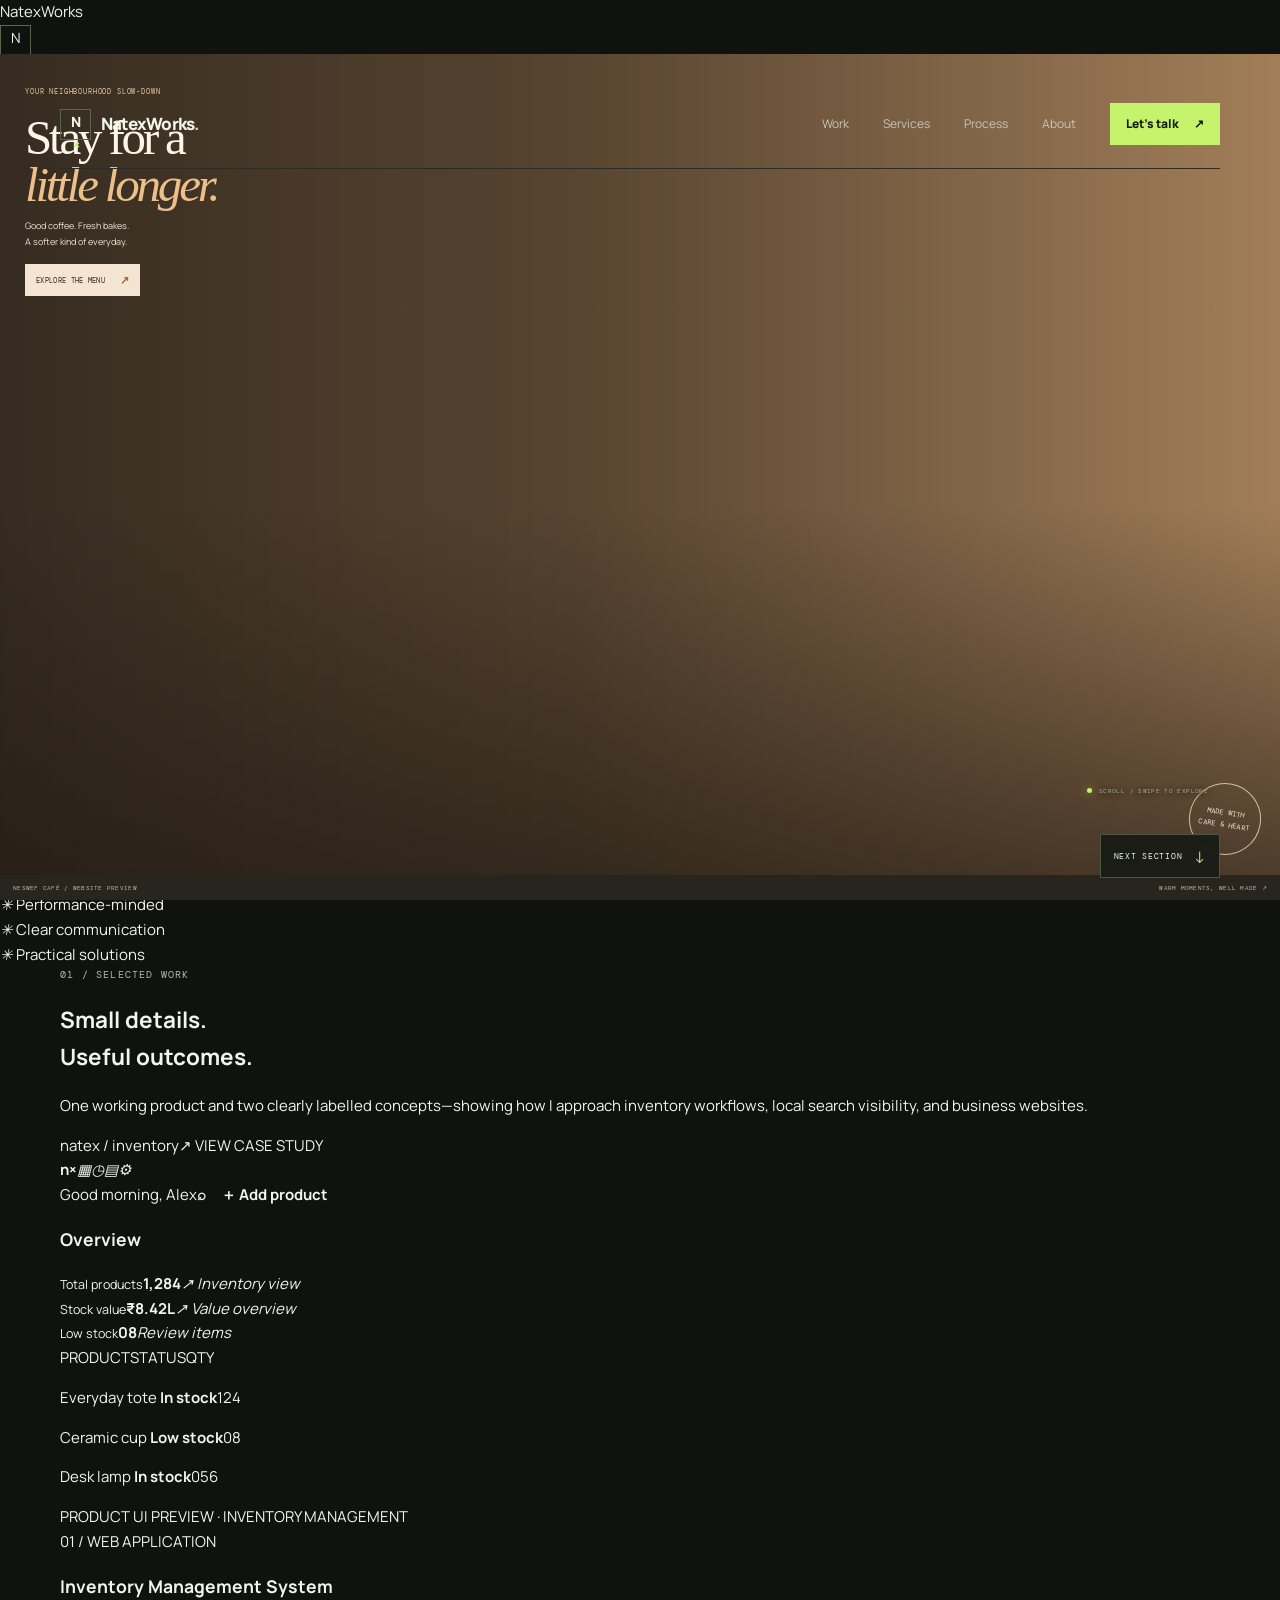
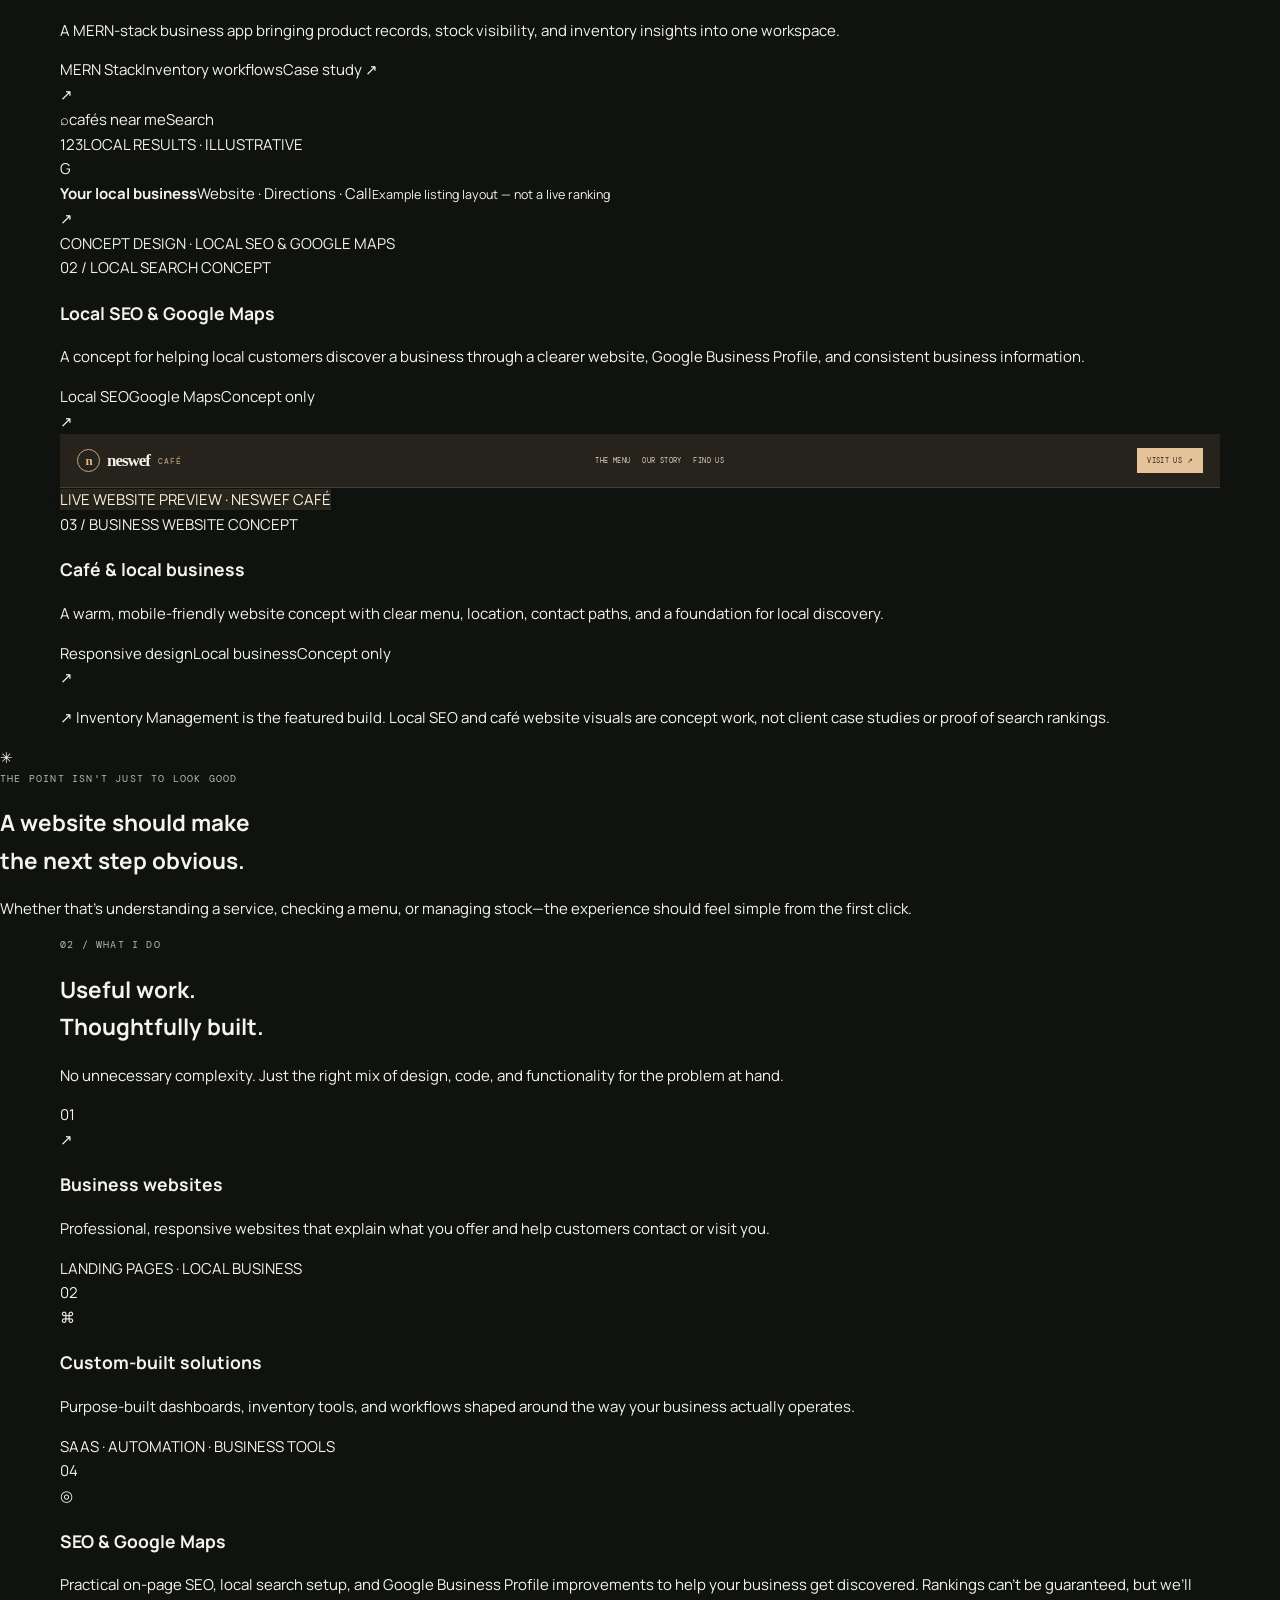
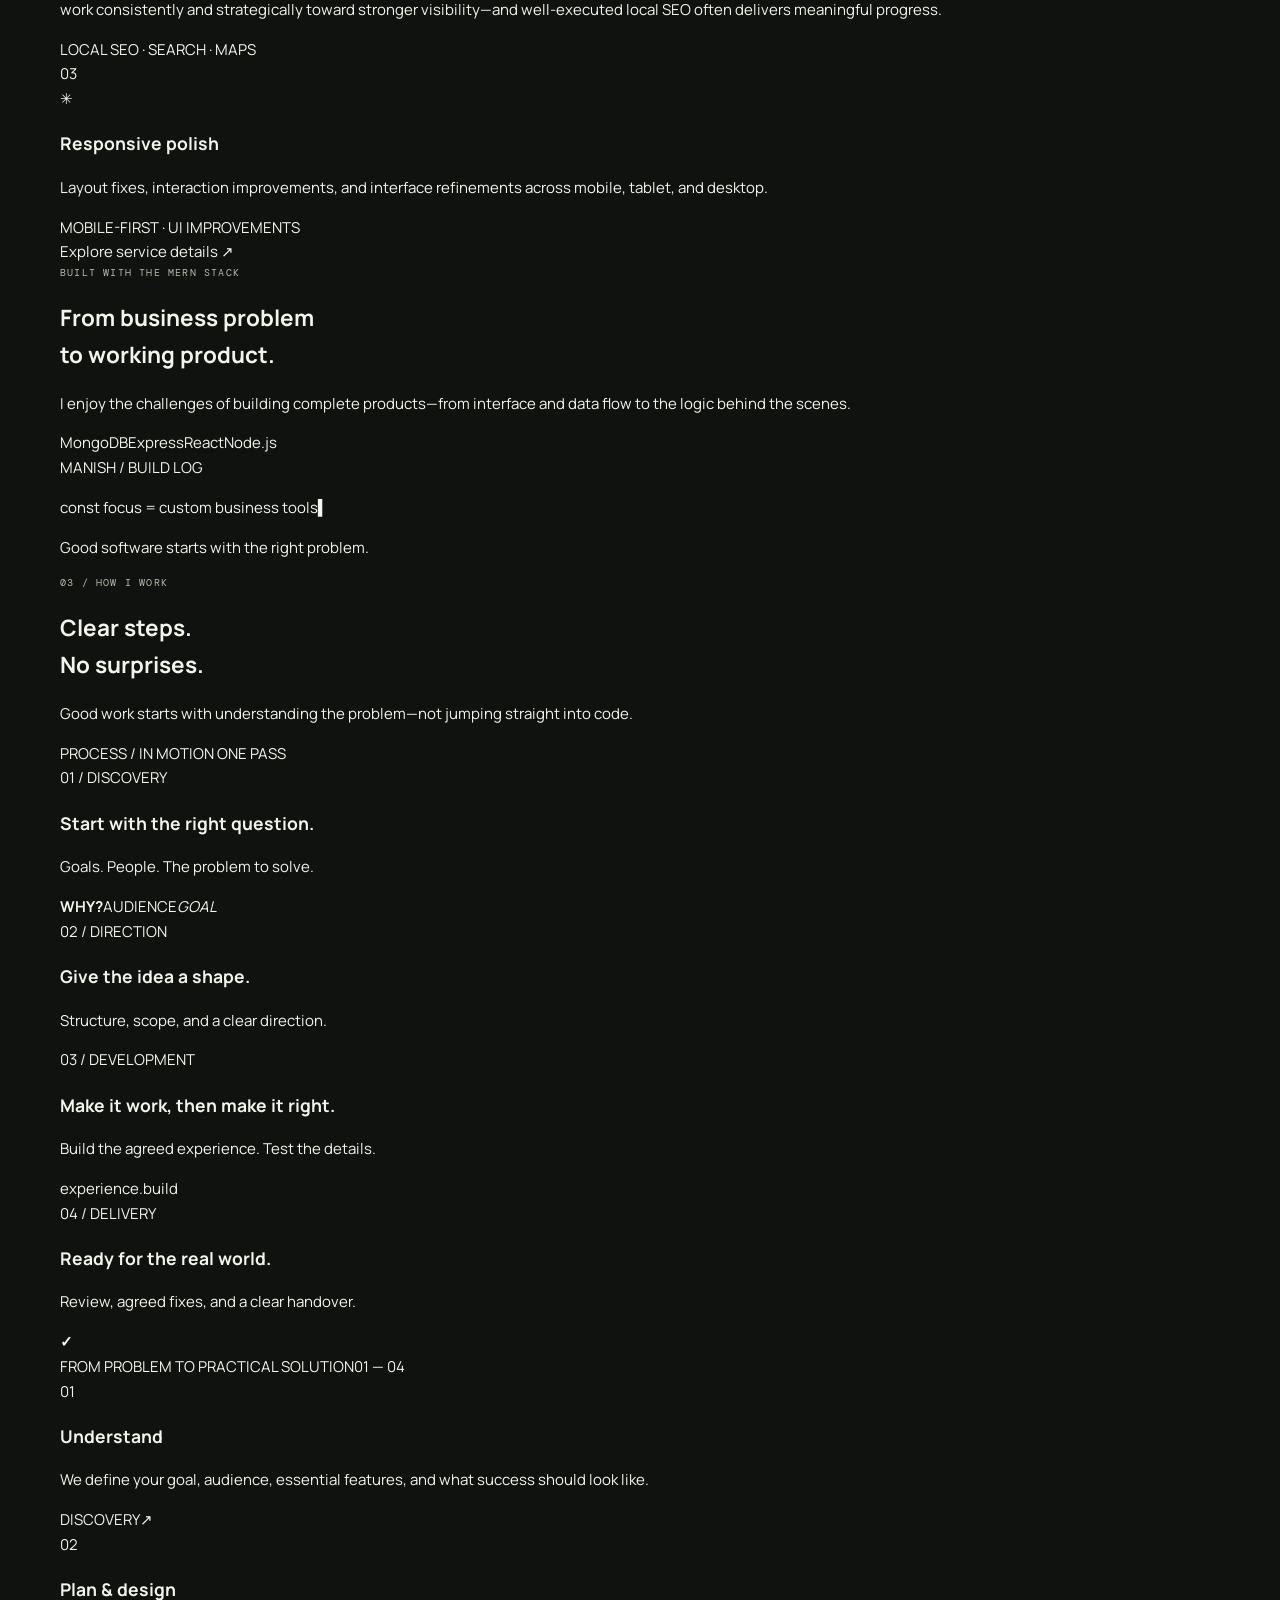
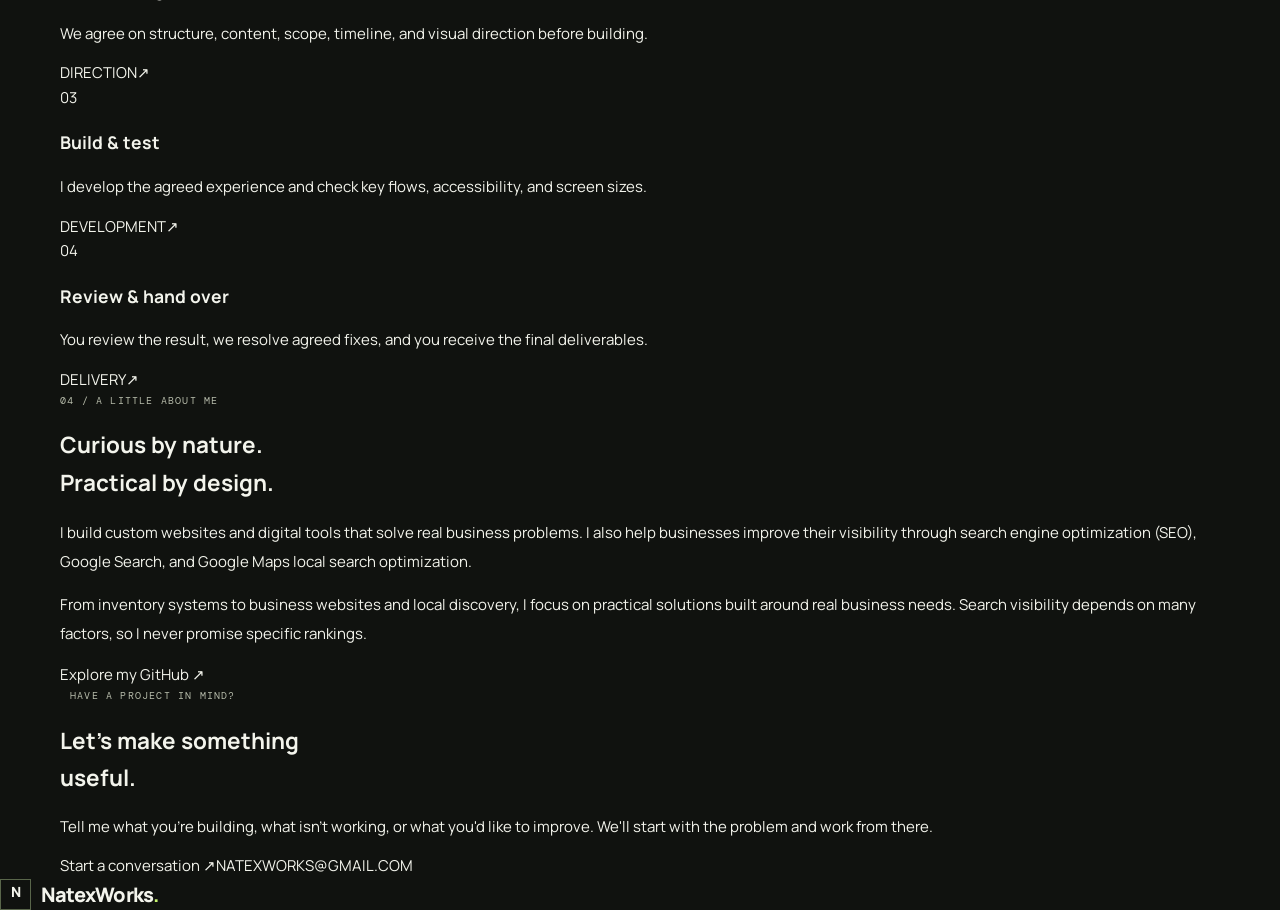
==== commit b050e201: "Restore complete index.html after truncated transfer; preserve tested mobile-only changes" ====
--- a/index.html
+++ b/index.html
@@ -31,9 +31,314 @@
       border-color: #5a4b39;
       isolation: isolate;
     }
-    .nes
-…[1 chars truncated — re-run with head/grep/tail for full output]…
-cafés near me</span><span class="search-chip">Search</span></div>
+    .neswef-preview-top {
+      position: relative;
+      z-index: 3;
+      height: 54px;
+      padding: 0 17px;
+      display: flex;
+      align-items: center;
+      justify-content: space-between;
+      gap: 10px;
+      color: #f5eee2;
+      background: #28251feF;
+      border-bottom: 1px solid #f0e2ca25;
+    }
+    .neswef-preview-brand { display:flex; align-items:center; gap:7px; font:700 17px Georgia,serif; letter-spacing:-.06em; white-space:nowrap; }
+    .neswef-preview-brand i { width:23px; height:23px; display:grid; place-items:center; border:1px solid #c8a77a; border-radius:50%; color:#e3b77e; font-style:normal; font-size:13px; }
+    .neswef-preview-brand small { align-self:center; margin-left:1px; color:#c6a984; font:8px var(--mono); letter-spacing:.14em; }
+    .neswef-preview-links,.neswef-preview-cta { font:7px var(--mono); letter-spacing:.055em; white-space:nowrap; }
+    .neswef-preview-links { color:#e2d2bc; }
+    .neswef-preview-cta { padding:8px 10px; color:#2b241b; background:#e5c39a; }
+    .neswef-preview-scene { position:absolute; inset:54px 0 25px; overflow:hidden; background:#b18a61; }
+    .neswef-preview-photo { position:absolute; inset:0; background-image:linear-gradient(90deg,#201a13d9 0%,#2b2015a8 45%,#2b20151a 100%),url("https://images.unsplash.com/photo-1442512595331-e89e73853f31?auto=format&fit=crop&w=1000&q=82"); background-size:cover; background-position:center 54%; transform:scale(1.02); transition:transform .65s cubic-bezier(.2,.7,.2,1),filter .4s ease; filter:saturate(.8); }
+    .cafe-visual:hover .neswef-preview-photo { transform:scale(1.07); filter:saturate(1); }
+    .neswef-preview-shade { position:absolute; inset:0; background:linear-gradient(0deg,#211a13a8,transparent 45%); }
+    .neswef-preview-copy { position:absolute; z-index:1; left:25px; top:23px; max-width:70%; }
+    .neswef-preview-kicker { font:7px var(--mono); letter-spacing:.12em; color:#e8c79d; }
+    .neswef-preview-copy h3 { margin:12px 0 10px; font:clamp(35px,4vw,49px)/.96 Georgia,serif; font-weight:400; letter-spacing:-.065em; color:#fff6e9; }
+    .neswef-preview-copy h3 em { color:#edc08b; font-weight:400; }
+    .neswef-preview-copy p { margin:0; color:#f0e4d3; font-size:9px; line-height:1.8; }
+    .neswef-preview-button { display:inline-flex; align-items:center; gap:15px; margin-top:14px; padding:9px 11px; background:#f3e5d1; color:#30261c; font:7px var(--mono); letter-spacing:.045em; }
+    .neswef-preview-button b { color:#9b6538; font-size:11px; }
+    .neswef-preview-seal { position:absolute; right:19px; bottom:20px; z-index:1; width:72px; height:72px; display:grid; place-content:center; border:1px solid #f1dfc5c7; border-radius:50%; color:#f8ead8; text-align:center; font:7px/1.7 var(--mono); letter-spacing:.04em; transform:rotate(9deg); }
+    .neswef-preview-bottom { position:absolute; z-index:3; left:0; right:0; bottom:0; height:25px; padding:0 13px; display:flex; align-items:center; justify-content:space-between; gap:8px; color:#c9b69c; background:#28251f; font:6px var(--mono); letter-spacing:.045em; }
+    .cafe-visual .visual-caption { z-index:4; left:12px; bottom:31px; color:#fff1df; text-shadow:0 1px 6px #0009; }
+    @media (max-width:1000px) { .neswef-preview-copy h3 { font-size:42px; } }
+    @media (max-width:760px) {
+      .neswef-preview-top { height:49px; padding-inline:12px; }
+      .neswef-preview-brand { font-size:15px; gap:5px; }
+      .neswef-preview-brand i { width:21px; height:21px; }
+      .neswef-preview-links { display:none; }
+      .neswef-preview-scene { top:49px; }
+      .neswef-preview-copy { left:20px; top:24px; max-width:78%; }
+      .neswef-preview-copy h3 { font-size:clamp(38px,10vw,49px); }
+      .neswef-preview-seal { right:13px; bottom:19px; width:61px; height:61px; font-size:6px; }
+      .neswef-preview-bottom { padding-inline:10px; font-size:5px; }
+      .neswef-preview-bottom span:last-child { display:none; }
+    }
+    @media (max-width:390px) { .neswef-preview-cta { padding:7px; font-size:6px; } .neswef-preview-copy { left:16px; } }
+    @media (prefers-reduced-motion:reduce) { .neswef-preview-photo { transition:none!important; transform:none!important; } }
+    /* Small fixed navigation controls, matching inventory.html. */
+    .portfolio-scroll-next,.portfolio-back-top {
+      position:fixed; right:max(18px,calc((100vw - var(--wrap))/2)); z-index:900;
+      display:flex; align-items:center; gap:12px; padding:10px 13px;
+      background:#171b14e8; border:1px solid #4b5540; color:var(--text);
+      font:8px var(--mono); letter-spacing:.09em; backdrop-filter:blur(14px);
+      -webkit-backdrop-filter:blur(14px); cursor:pointer; box-shadow:0 10px 28px #0004;
+      transition:background .2s,border-color .2s,transform .2s,opacity .2s,visibility .2s;
+    }
+    .portfolio-scroll-next { bottom:22px; }
+    .portfolio-scroll-next b { font:16px var(--sans); color:var(--lime); }
+    .portfolio-back-top { bottom:67px; opacity:0; visibility:hidden; pointer-events:none; }
+    .portfolio-back-top.is-visible { opacity:1; visibility:visible; pointer-events:auto; }
+    .portfolio-scroll-next:hover,.portfolio-back-top:hover { background:#242d1b; border-color:var(--lime); transform:translateY(-2px); }
+    @media(max-width:650px) {
+      .portfolio-scroll-next,.portfolio-back-top { right:12px; padding:9px 10px; }
+      .portfolio-scroll-next { bottom:12px; }
+      .portfolio-back-top { bottom:56px; }
+      .portfolio-scroll-next span,.portfolio-back-top span { font-size:7px; }
+    }
+    @media(prefers-reduced-motion:reduce) { .portfolio-scroll-next,.portfolio-back-top { transition:none!important; } }
+  
+    /* Cinematic project scroller: Project 001 stays intact; Project 002 reveals the live café direction. */
+    .hero-project-track {
+      position:absolute; inset:0; display:flex; height:100%; width:100%;
+      overflow-x:auto; overflow-y:hidden; overscroll-behavior-x:contain;
+      scroll-snap-type:x mandatory; scroll-behavior:smooth; scrollbar-width:none;
+      -webkit-overflow-scrolling:touch;
+    }
+    .hero-project-track::-webkit-scrollbar { display:none; }
+    .hero-project-slide { position:relative; height:100%; min-width:100%; flex:0 0 100%; overflow:hidden; scroll-snap-align:start; isolation:isolate; }
+    .hero-project-slide-inventory { background:#191d16; }
+    .art-top { gap:9px; }
+    .art-project-label { white-space:nowrap; }
+    .hero-project-next {
+      min-width:0; display:inline-flex; align-items:center; justify-content:center; gap:6px;
+      padding:6px 8px; border:1px solid #536346; background:#11160fe0; color:var(--lime);
+      font:7px var(--mono); letter-spacing:.045em; white-space:nowrap; cursor:pointer;
+      transition:background .22s ease, color .22s ease, border-color .22s ease, box-shadow .22s ease, transform .22s ease;
+    }
+    .hero-project-next b { font:12px var(--sans); }
+    .hero-project-next:hover { background:var(--lime); color:#11160d; border-color:var(--lime); box-shadow:0 0 18px #c5f36b55; transform:translateY(-1px); }
+    .hero-project-slide-cafe { color:#faf0e2; background:#25231d; }
+    .hero-cafe-photo { position:absolute; inset:0; width:100%; height:100%; object-fit:cover; object-position:center; opacity:.88; filter:saturate(.84) contrast(1.06); transform:scale(1.07); animation:heroCafeDrift 18s ease-in-out infinite alternate; }
+    .hero-cafe-scrim { position:absolute; inset:0; background:linear-gradient(90deg,rgba(19,18,14,.88) 0%,rgba(29,23,17,.62) 48%,rgba(23,21,17,.16) 100%),linear-gradient(0deg,rgba(17,16,13,.72),transparent 58%); }
+    .cafe-window-chrome { position:relative; z-index:2; height:42px; display:flex; align-items:center; justify-content:space-between; gap:9px; padding:0 13px; border-bottom:1px solid #eadcc52b; color:#e5d7c3; font:7px var(--mono); letter-spacing:.07em; }
+    .cafe-window-chrome>span:nth-child(2) { white-space:nowrap; }
+    .hero-cafe-copy { position:absolute; z-index:2; left:8%; top:22%; width:min(72%,420px); animation:heroCafeCopyIn .9s cubic-bezier(.2,.75,.25,1) both; }
+    .hero-cafe-eyebrow { display:block; color:#edc39a; font:7px var(--mono); letter-spacing:.13em; margin-bottom:13px; }
+    .hero-cafe-copy h2 { margin:0 0 13px; color:#fff5e8; font:500 clamp(36px,4vw,51px)/.94 Georgia,serif; letter-spacing:-.06em; }
+    .hero-cafe-copy h2 em { color:#edc39a; font-weight:400; }
+    .hero-cafe-copy p { max-width:300px; margin:0; color:#f1e7da; font-size:9px; line-height:1.8; }
+    .hero-cafe-link { display:inline-flex; align-items:center; gap:15px; margin-top:19px; padding:9px 12px; background:#f4e7d5; color:#2e261c; font:7px var(--mono); letter-spacing:.09em; transition:transform .25s ease,box-shadow .25s ease; }
+    .hero-cafe-link span { font:14px var(--sans); color:#9b633d; }
+    .hero-cafe-link:hover { transform:translateY(-2px); box-shadow:0 0 20px #edc39a44; }
+    .hero-cafe-seal { position:absolute; z-index:2; right:23px; bottom:66px; width:91px; height:91px; display:flex; flex-direction:column; align-items:center; justify-content:center; gap:4px; border:1px solid #f6e7d2a8; border-radius:50%; color:#fbefdf; text-align:center; transform:rotate(9deg); background:#211b1370; backdrop-filter:blur(3px); }
+    .hero-cafe-seal span,.hero-cafe-seal i { font:6px var(--mono); letter-spacing:.12em; font-style:normal; }
+    .hero-cafe-seal strong { font:italic 11px Georgia,serif; letter-spacing:-.02em; }
+    .hero-cafe-seal i { color:#edc39a; }
+    .hero-cafe-meta { position:absolute; z-index:2; left:0; right:0; bottom:0; height:42px; padding:0 15px; display:flex; align-items:center; justify-content:space-between; gap:10px; border-top:1px solid #eadcc52b; color:#d0c0a9; background:#17140f6e; font:7px var(--mono); letter-spacing:.06em; }
+    .hero-project-hint { position:absolute; z-index:5; right:12px; bottom:49px; display:flex; align-items:center; gap:7px; color:#a5ad96; font:6px var(--mono); letter-spacing:.06em; pointer-events:none; text-shadow:0 1px 6px #000; }
+    .hero-project-hint>span { width:5px; height:5px; border-radius:50%; background:var(--lime); box-shadow:0 0 10px #c5f36b99; animation:projectHintPulse 1.5s ease-in-out infinite; }
+    @keyframes heroCafeDrift { from { transform:scale(1.07) translate3d(0,0,0); } to { transform:scale(1.14) translate3d(-1.2%,1%,0); } }
+    @keyframes heroCafeCopyIn { from { opacity:.35; transform:translate3d(0,12px,0); } to { opacity:1; transform:translate3d(0,0,0); } }
+    @keyframes projectHintPulse { 0%,100% { opacity:.55; box-shadow:0 0 4px #c5f36b55; } 50% { opacity:1; box-shadow:0 0 12px #c5f36bbb; } }
+    /* One fixed control: Next Section while browsing, Back to Top at the true page end. */
+    .portfolio-scroll-next {
+      width:156px; min-width:156px; min-height:40px; justify-content:space-between; white-space:nowrap;
+      position:fixed; isolation:isolate; overflow:visible;
+    }
+    .portfolio-scroll-next::before,.portfolio-scroll-next::after {
+      content:""; position:absolute; top:6px; bottom:6px; width:13px; z-index:-1;
+      opacity:0; filter:blur(7px); pointer-events:none; background:var(--lime); border-radius:50%;
+    }
+    .portfolio-scroll-next::before { left:-7px; }
+    .portfolio-scroll-next::after { right:-7px; }
+    .portfolio-scroll-next.is-back-top {
+      border-color:var(--lime);
+    }
+    .portfolio-scroll-next.is-back-top:hover {
+      background:#171b14e8;
+      border-color:var(--lime);
+    }
+    .portfolio-scroll-next.is-back-top::before,.portfolio-scroll-next.is-back-top::after { opacity:0; animation:none; }
+    @keyframes backTopGlowLeft { from { transform:scaleY(.55) translateX(0); opacity:.45; } to { transform:scaleY(1.2) translateX(-3px); opacity:1; } }
+    @keyframes backTopGlowRight { from { transform:scaleY(.55) translateX(0); opacity:.45; } to { transform:scaleY(1.2) translateX(3px); opacity:1; } }
+    .site-footer { justify-content:flex-start; }
+    .site-footer .brand:hover { color:var(--text); }
+    @media(max-width:760px) {
+      .hero-project-slide-cafe .hero-cafe-copy { left:7%; width:80%; top:21%; }
+      .hero-cafe-copy h2 { font-size:clamp(33px,8.7vw,43px); }
+      .hero-cafe-seal { width:70px; height:70px; right:13px; bottom:55px; }
+      .hero-cafe-seal strong { font-size:9px; }
+      .hero-cafe-meta { padding:0 10px; font-size:6px; }
+      .cafe-window-chrome { padding:0 10px; }
+      .hero-project-hint { right:9px; bottom:48px; font-size:5px; }
+      .portfolio-scroll-next { width:146px; min-width:146px; }
+    }
+    @media(max-width:480px) {
+      .hero-project-next { padding:5px 6px; font-size:0; gap:0; }
+      .hero-project-next b { font-size:14px; }
+      .art-project-label { font-size:7px; }
+      .hero-cafe-seal { display:none; }
+      .hero-cafe-copy { width:85%; }
+      .hero-cafe-meta span:first-child { max-width:75%; font-size:5px; }
+      .portfolio-scroll-next { right:12px; bottom:12px; }
+    }
+    /* Keep the fixed control the same compact size as inventory.html. */
+    .portfolio-scroll-next { width:auto; min-width:0; min-height:0; padding:10px 13px; }
+    .portfolio-scroll-next:not(.is-back-top):hover::before { opacity:.75; animation:backTopGlowLeft 1.15s ease-in-out infinite alternate; }
+    .portfolio-scroll-next:not(.is-back-top):hover::after { opacity:.75; animation:backTopGlowRight 1.15s ease-in-out infinite alternate; }
+    @media(max-width:650px) { .portfolio-scroll-next { padding:9px 10px; } }
+    @media(prefers-reduced-motion:reduce) {
+      .hero-project-track { scroll-behavior:auto!important; }
+      .hero-cafe-photo,.hero-cafe-copy,.hero-project-hint>span { animation:none!important; }
+      .hero-cafe-photo { transform:none!important; }
+      .portfolio-scroll-next.is-back-top::before,.portfolio-scroll-next.is-back-top::after { animation:none!important; }
+    }
+
+    /* Keep footer branding at the normal brand size. */
+    .site-footer .brand-wordmark,
+    .site-footer .brand > span:last-child { font-size:20px; line-height:1; }
+    /* Align the service-details link to the right. */
+    .services-more { justify-content:flex-end; }
+
+    /* Plain scroll controls: no glow/light effects in either state. */
+    .portfolio-scroll-next::before,
+    .portfolio-scroll-next::after { display:none!important; animation:none!important; }
+    .portfolio-scroll-next,
+    .portfolio-scroll-next:hover {
+      background:#171b14e8;
+      border-color:#4b5540;
+      color:var(--text);
+      box-shadow:none;
+      transform:none;
+    }
+    .portfolio-scroll-next.is-back-top,
+    .portfolio-scroll-next.is-back-top:hover {
+      background:#171b14e8;
+      border-color:var(--lime);
+      color:var(--text);
+      box-shadow:none;
+      transform:none;
+    }
+
+  </style>
+  <script src="script.js?v=20261027-04" defer></script>
+  <script type="application/ld+json">
+  {
+    "@context": "https://schema.org",
+    "@graph": [
+      {
+        "@type": "Organization",
+        "@id": "https://natexworks.github.io/Portfolio/#organization",
+        "name": "NatexWorks",
+        "url": "https://natexworks.github.io/Portfolio/",
+        "email": "natexworks@gmail.com",
+        "description": "Websites, custom web applications, and practical digital solutions for businesses."
+      },
+      {
+        "@type": "WebSite",
+        "@id": "https://natexworks.github.io/Portfolio/#website",
+        "url": "https://natexworks.github.io/Portfolio/",
+        "name": "NatexWorks",
+        "publisher": {
+          "@id": "https://natexworks.github.io/Portfolio/#organization"
+        },
+        "inLanguage": "en"
+      },
+      {
+        "@type": "WebPage",
+        "@id": "https://natexworks.github.io/Portfolio/#webpage",
+        "url": "https://natexworks.github.io/Portfolio/",
+        "name": "Manish / NatexWorks — Websites & Custom Solutions",
+        "description": "NatexWorks builds business websites, custom web applications, and helps local businesses improve SEO and Google Maps visibility.",
+        "isPartOf": {
+          "@id": "https://natexworks.github.io/Portfolio/#website"
+        },
+        "about": {
+          "@id": "https://natexworks.github.io/Portfolio/#organization"
+        },
+        "inLanguage": "en"
+      }
+    ]
+  }
+  </script>
+</head>
+<body>
+  <div class="brand-collision-intro" id="brand-collision-intro" aria-hidden="true">
+    <div class="brand-collision-pair"><span class="collision-natex">Natex</span><span class="collision-works">Works</span></div>
+    <div class="brand-dust-cloud"><i></i><i></i><i></i><i></i><i></i></div>
+    <span class="brand-mark brand-intro-final" aria-hidden="true">N<span>×</span></span>
+  </div>
+  <a class="skip-link" href="#main">Skip to content</a>
+  <div class="site-shell">
+    <header class="site-header">
+      <a class="brand" href="#home" aria-label="NatexWorks home"><span class="brand-mark">N<span>×</span></span><span class="brand-wordmark"><span class="brand-word-natex">Natex</span><span class="brand-word-works">Works</span><span class="brand-dot">.</span></span></a>
+      <button class="menu-toggle" aria-expanded="false" aria-controls="primary-nav" aria-label="Open navigation"><span></span><span></span></button>
+      <nav class="nav" id="primary-nav" aria-label="Main navigation">
+        <a href="#work">Work</a><a href="#services">Services</a><a href="#process">Process</a><a href="#about">About</a>
+        <a class="nav-cta" href="#contact">Let's talk <span aria-hidden="true">↗</span></a>
+      </nav>
+    </header>
+
+    <main id="main">
+      <section class="hero section" id="home">
+        <div class="hero-copy">
+          <div class="eyebrow hero-eyebrow intro-reveal"><span class="status-dot"></span> INDEPENDENT WEB DEVELOPER <span class="eyebrow-line"></span> INDIA</div>
+          <h1 class="hero-headline"><span class="hero-line hero-line-one"><span class="headline-word word-more">More</span> <span class="headline-word word-than">than</span> <span class="headline-word word-websites">websites.</span></span><br><span class="hero-line hero-line-two"><span class="headline-muted headline-word word-custom">Custom</span> <span class="headline-accent headline-word word-solutions">solutions<span class="headline-period">.</span></span></span></h1>
+          <p class="hero-text">I build more than websites. I create custom-built digital solutions that help businesses work smarter, serve customers better, and grow their online presence.</p>
+          <div class="hero-actions"><a class="button button-primary" href="#work">Explore my work <span aria-hidden="true">↘</span></a><a class="text-link" href="#contact">Have a project in mind? <span aria-hidden="true">↗</span></a></div>
+          <div class="hero-proof"><div class="proof-avatars" aria-hidden="true"><span>N</span><span>W</span><span>+</span></div><p><strong>Built with purpose.</strong><br><span>Clear scope. Thoughtful details. No inflated claims.</span></p></div>
+        </div>
+        <div class="hero-art image-scroll" data-image-scroll aria-label="Browse the featured projects. Swipe horizontally or use the project arrow.">
+          <div class="hero-project-track" id="heroProjectTrack" tabindex="0" aria-label="Scrollable selected-project previews">
+            <section class="hero-project-slide hero-project-slide-inventory" aria-label="Project 001: Inventory Management System">
+              <div class="art-top"><span class="window-dots"><i></i><i></i><i></i></span><span class="art-project-label">PROJECT / 001</span><button class="hero-project-next" type="button" data-project-target="1" aria-label="Scroll to Project 002, Neswef Café">PROJECT 002 <b>↘</b></button></div>
+              <div class="art-grid"></div>
+              <div class="art-orbit orbit-one"></div><div class="art-orbit orbit-two"></div>
+              <div class="art-card card-main"><div class="mock-label">INVENTORY OVERVIEW <span>↗</span></div><div class="mock-heading">Your stock.<br><em>In control.</em></div><div class="mock-stats"><div><span>PRODUCTS</span><strong>1,284</strong><small>Across categories</small></div><div><span>LOW STOCK</span><strong class="lime-text">08</strong><small>Needs attention</small></div></div><div class="mock-chart"><div class="chart-line"></div><span>MON</span><span>TUE</span><span>WED</span><span>THU</span><span>FRI</span><span>SAT</span><span>SUN</span></div></div>
+              <div class="floating-tag tag-top"><span class="tag-icon">✳</span><span><strong>Built for clarity</strong><small>Every detail has a job</small></span></div>
+              <div class="floating-tag tag-bottom"><span class="tag-check">✓</span><span><strong>Responsive by design</strong><small>Small screen to desktop</small></span></div>
+              <div class="art-index"><span>SELECTED WORK</span><strong>01 / 02</strong></div>
+            </section>
+            <section class="hero-project-slide hero-project-slide-cafe" aria-label="Project 002: Neswef Café website">
+              <img class="hero-cafe-photo" src="https://images.unsplash.com/photo-1445116572660-236099ec97a0?auto=format&fit=crop&w=1400&q=88" alt="" aria-hidden="true" fetchpriority="low" decoding="async">
+              <div class="hero-cafe-scrim" aria-hidden="true"></div>
+              <div class="cafe-window-chrome"><span class="window-dots"><i></i><i></i><i></i></span><span>NESWEF / CAFÉ EXPERIENCE</span><button class="hero-project-next" type="button" data-project-target="0" aria-label="Return to Project 001, Inventory Management System"><b>↖</b> PROJECT 001</button></div>
+              <div class="hero-cafe-copy">
+                <span class="hero-cafe-eyebrow">PROJECT / 002 · BUSINESS WEBSITE</span>
+                <h2>Stay for a<br><em>little longer.</em></h2>
+                <p>A warmer digital home for good coffee, slow mornings, and little everyday rituals.</p>
+                <a class="hero-cafe-link" href="https://natexworks.github.io/Neswef/" target="_blank" rel="noopener noreferrer">ENTER NESWEF <span>↗</span></a>
+              </div>
+              <div class="hero-cafe-seal" aria-hidden="true"><span>BREWED</span><strong>WITH CARE</strong><i>NESWEF CAFÉ</i></div>
+              <div class="hero-cafe-meta"><span>BRAND · MENU · LOCAL DISCOVERY</span><span>02 / 02</span></div>
+            </section>
+          </div>
+          <div class="hero-project-hint"><span></span> SCROLL / SWIPE TO EXPLORE</div>
+        </div>
+        <div class="hero-bottom"><span>SCROLL TO EXPLORE</span><span class="scroll-line"></span><span>DESIGN · DEVELOPMENT · DELIVERY</span></div>
+      </section>
+
+      <section class="trust-strip" aria-label="Working principles"><span>BUILT AROUND REAL NEEDS</span><div><i>✳</i> Responsive-first</div><div><i>✳</i> Performance-minded</div><div><i>✳</i> Clear communication</div><div><i>✳</i> Practical solutions</div></section>
+
+      <section class="section work-section" id="work">
+        <div class="section-heading reveal"><div><div class="eyebrow">01 / SELECTED WORK</div><h2>Small details.<br><span class="headline-muted">Useful outcomes.</span></h2></div><p>One working product and two clearly labelled concepts—showing how I approach inventory workflows, local search visibility, and business websites.</p></div>
+        <div class="project-grid">
+          <article class="project-card project-feature reveal">
+            <a class="project-visual inventory-visual image-scroll" data-image-scroll href="inventory.html" aria-label="Explore the Inventory Management System case study">
+              <div class="visual-toolbar"><span>natex / inventory</span><span>↗ VIEW CASE STUDY</span></div>
+              <div class="inventory-window"><aside class="mini-sidebar"><b>n<span>×</span></b><i class="selected">▦</i><i>◷</i><i>▤</i><i>⚙</i></aside><div class="mini-main"><div class="mini-greeting"><span>Good morning, Alex</span><b>⌕　＋ Add product</b></div><h3>Overview</h3><div class="mini-stat-row"><div><small>Total products</small><strong>1,284</strong><em>↗ Inventory view</em></div><div><small>Stock value</small><strong>₹8.42L</strong><em>↗ Value overview</em></div><div><small>Low stock</small><strong class="alert-number">08</strong><em>Review items</em></div></div><div class="mini-table"><div><span>PRODUCT</span><span>STATUS</span><span>QTY</span></div><p><i class="product-thumb thumb-a"></i> Everyday tote <b>In stock</b><span>124</span></p><p><i class="product-thumb thumb-b"></i> Ceramic cup <b class="low-stock">Low stock</b><span>08</span></p><p><i class="product-thumb thumb-c"></i> Desk lamp <b>In stock</b><span>056</span></p></div></div></div>
+              <span class="visual-caption">PRODUCT UI PREVIEW · INVENTORY MANAGEMENT</span>
+            </a>
+            <div class="project-info"><div><div class="project-type">01 / WEB APPLICATION</div><h3>Inventory Management System</h3><p>A MERN-stack business app bringing product records, stock visibility, and inventory insights into one workspace.</p><div class="tag-list"><span>MERN Stack</span><span>Inventory workflows</span><span>Case study ↗</span></div></div><a class="round-arrow" href="inventory.html" aria-label="View Inventory Management System case study">↗</a></div>
+          </article>
+          <article class="project-card reveal">
+            <a class="project-visual seo-visual image-scroll" data-image-scroll href="#contact" aria-label="Discuss a local SEO and Google Maps visibility concept">
+              
+              <div class="seo-search"><span class="search-symbol">⌕</span><span>cafés near me</span><span class="search-chip">Search</span></div>
               <div class="seo-map" aria-hidden="true"><span class="map-road road-one"></span><span class="map-road road-two"></span><span class="map-road road-three"></span><span class="map-block block-one"></span><span class="map-block block-two"></span><span class="map-block block-three"></span><span class="map-pin pin-one">1</span><span class="map-pin pin-two">2</span><span class="map-pin pin-three">3</span><span class="map-label">LOCAL RESULTS · ILLUSTRATIVE</span></div>
               <div class="seo-listing"><span class="listing-mark">G</span><div><strong>Your local business</strong><span>Website · Directions · Call</span><small>Example listing layout — not a live ranking</small></div><span class="listing-arrow">↗</span></div>
               <span class="visual-caption">CONCEPT DESIGN · LOCAL SEO & GOOGLE MAPS</span>
--- a/style.css
+++ b/style.css
@@ -1,755 +1,6 @@
-:root{--bg:#10120f;--panel:#171a16;--panel-2:#1d211b;--line:#30352c;--text:#f3f4ec;--muted:#9b9f91;--lime:#c5f36b;--lime-dark:#a7d94c;--ink:#171b12;--serif:Georgia,"Times New Roman",serif;--sans:"Manrope",Arial,sans-serif;--mono:"DM Mono",monospace;--radius:5px;--wrap:1160px}*{box-sizing:border-box}html{scroll-behavior:smooth;scroll-padding-top:90px}body{margin:0;background:var(--bg);color:var(--text);font-family:var(--sans);font-size:15px;line-height:1.65;-webkit-font-smoothing:antialiased}a{color:inherit;text-decoration:none}button{font:inherit}.site-shell{max-width:1600px;margin:auto;overflow:clip}.section{width:min(var(--wrap),calc(100% - 64px));margin-inline:auto}.site-header{width:min(var(--wrap),calc(100% - 64px));height:88px;margin:auto;display:flex;align-items:center;justify-content:space-between;border-bottom:1px solid #292d26;position:relative;z-index:10}.brand{display:inline-flex;align-items:center;gap:10px;font-weight:800;letter-spacing:-.045em;font-size:17px}.brand-mark{width:31px;height:31px;display:grid;place-items:center;border:1px solid #59664a;font-size:14px;letter-spacing:-.1em}.brand-mark span{color:var(--lime)}.brand-dot{color:var(--lime)}.nav{display:flex;align-items:center;gap:34px;color:#c4c7bc;font-size:12px}.nav>a:not(.nav-cta){transition:color .2s ease}.nav>a:not(.nav-cta):hover,.text-link:hover{color:var(--lime)}.nav-cta{display:inline-flex;align-items:center;gap:15px;background:var(--lime);color:#151a0e;padding:11px 16px;font-weight:800;transition:background .2s ease,transform .2s ease}.nav-cta:hover,.button-primary:hover{background:#d6ff8a;transform:translateY(-2px)}.menu-toggle{display:none;background:none;border:0;color:var(--text)}.hero{min-height:675px;padding-top:95px;display:grid;grid-template-columns:1fr .88fr;gap:44px;position:relative;align-items:start}.hero-copy{padding-top:16px}.eyebrow{font:10px/1.5 var(--mono);letter-spacing:.12em;color:#b5baa9;display:flex;align-items:center;gap:10px}.status-dot,.art-live i{display:inline-block;width:7px;height:7px;border-radius:50%;background:var(--lime);box-shadow:0 0 13px #c5f36b4a}.eyebrow-line{height:1px;width:34px;background:#4b5143}.hero h1{font-size:clamp(46px,5.1vw,73px);letter-spacing:-.075em;line-height:1.08;font-weight:700;margin:34px 0 25px}.headline-muted{color:#777d6e}.headline-accent{color:var(--lime)}.headline-period{color:var(--text)}.hero-text{color:#b4b8aa;font-size:15px;max-width:460px;line-height:1.9}.hero-actions{display:flex;align-items:center;gap:27px;margin-top:31px}.button{min-height:49px;padding:0 19px;display:inline-flex;align-items:center;justify-content:center;gap:24px;font-size:12px;font-weight:800;transition:transform .2s ease,background .2s ease,color .2s ease}.button-primary{background:var(--lime);color:#161a11}.text-link{font-size:12px;color:#d5d8ce;transition:color .2s ease}.text-link span{color:var(--lime);margin-left:7px}.hero-proof{display:flex;gap:13px;align-items:center;margin-top:50px}.proof-avatars{display:flex;padding-left:4px}.proof-avatars span{width:27px;height:27px;border-radius:50%;display:grid;place-items:center;margin-left:-4px;background:#262c20;border:1px solid #454d39;color:var(--lime);font:10px var(--mono)}.proof-avatars span:nth-child(2){background:#3b4032;color:#fff}.proof-avatars span:nth-child(3){background:var(--lime);color:#14180e}.hero-proof p{margin:0;font-size:11px;line-height:1.6;color:#e2e5d9}.hero-proof p span{color:#898f7f}.hero-art{height:460px;position:relative;background:#191d16;border:1px solid #353b2d;overflow:hidden;margin-top:5px}.art-top{height:42px;display:flex;align-items:center;justify-content:space-between;padding:0 15px;border-bottom:1px solid #34392e;color:#929987;font:8px var(--mono);letter-spacing:.08em;position:relative;z-index:2}.window-dots{display:flex;gap:4px}.window-dots i{width:5px;height:5px;border-radius:50%;background:#555b4c}.window-dots i:first-child{background:#c5f36b}.art-live{display:flex;align-items:center;gap:6px}.art-live i{width:5px;height:5px}.art-grid{position:absolute;inset:42px 0 0;background-image:linear-gradient(#ffffff08 1px,transparent 1px),linear-gradient(90deg,#ffffff08 1px,transparent 1px);background-size:35px 35px;mask-image:linear-gradient(to bottom,#000,transparent 94%)}.art-orbit{position:absolute;border:1px solid #71894a29;border-radius:50%;width:420px;height:420px;left:50%;top:48%;transform:translate(-50%,-50%)}.orbit-two{width:330px;height:330px;border-color:#71894a21}.card-main{position:absolute;top:96px;left:50%;transform:translateX(-50%);width:77%;padding:22px;background:#20251d;border:1px solid #48503d;box-shadow:0 24px 65px #0006;z-index:1}.mock-label{display:flex;justify-content:space-between;color:#a5ad96;font:8px var(--mono);letter-spacing:.1em}.mock-label span{color:var(--lime)}.mock-heading{font-size:29px;line-height:1.1;letter-spacing:-.06em;font-weight:700;margin-top:24px}.mock-heading em{font-family:var(--serif);font-weight:400;color:var(--lime)}.mock-stats{display:grid;grid-template-columns:1fr 1fr;gap:9px;margin-top:23px}.mock-stats>div{background:#171b14;padding:12px 11px;border:1px solid #343a2c}.mock-stats span,.mock-stats small{display:block;color:#858c78;font:7px var(--mono);letter-spacing:.07em}.mock-stats strong{display:block;font-size:22px;line-height:1.7;letter-spacing:-.04em}.mock-stats small{font:8px var(--sans);letter-spacing:0}.lime-text{color:var(--lime)}.mock-chart{height:62px;display:flex;align-items:end;justify-content:space-between;position:relative;margin-top:19px;padding-bottom:2px}.mock-chart:before,.mock-chart:after{content:"";position:absolute;left:0;right:0;border-top:1px solid #ffffff0d;top:25%;}.mock-chart:after{top:65%}.mock-chart span{font:6px var(--mono);color:#69705e;z-index:1}.chart-line{position:absolute;left:0;right:0;top:8px;height:45px;background:linear-gradient(150deg,transparent 0 8%,#c5f36b 8.5% 9%,transparent 9.5% 23%,#c5f36b 23.5% 24%,transparent 24.5% 42%,#c5f36b 42.5% 43%,transparent 43.5% 58%,#c5f36b 58.5% 59%,transparent 59.5% 72%,#c5f36b 72.5% 73%,transparent 73.5%);opacity:.8}.floating-tag{position:absolute;display:flex;align-items:center;gap:10px;padding:11px 13px;background:#272d22;border:1px solid #414a34;box-shadow:0 8px 28px #0004;z-index:3}.floating-tag strong,.floating-tag small{display:block}.floating-tag strong{font-size:9px}.floating-tag small{font-size:8px;color:#9aa28c;margin-top:2px}.tag-icon,.tag-check{display:grid;place-items:center;width:25px;height:25px;background:#3b492a;color:var(--lime);font-size:15px}.tag-top{right:8px;top:76px}.tag-bottom{left:7px;bottom:73px}.tag-check{border-radius:50%;font-size:12px}.art-index{position:absolute;bottom:0;left:0;right:0;height:42px;padding:0 15px;display:flex;align-items:center;justify-content:space-between;border-top:1px solid #353b2d;color:#7f8773;font:8px var(--mono);letter-spacing:.09em}.art-index strong{color:var(--lime);font-weight:400}.hero-bottom{position:absolute;left:0;right:0;bottom:27px;display:flex;align-items:center;gap:14px;color:#7c8371;font:8px var(--mono);letter-spacing:.1em}.scroll-line{height:1px;width:42px;background:#687255}.hero-bottom span:last-child{margin-left:auto}.trust-strip{border-block:1px solid #2d3228;min-height:72px;display:flex;align-items:center;justify-content:space-between;padding:16px max(32px,calc((100% - var(--wrap))/2));gap:20px;color:#b6bcaa;font-size:11px}.trust-strip>span{font:9px var(--mono);letter-spacing:.1em;color:#858c7a}.trust-strip div{white-space:nowrap}.trust-strip i{font-style:normal;color:var(--lime);margin-right:7px}.work-section,.services-section,.process-section{padding-top:125px;padding-bottom:120px}.section-heading{display:flex;justify-content:space-between;align-items:end;gap:40px;margin-bottom:48px}.section-heading h2,.about-inner h2{font-size:clamp(36px,4.3vw,55px);letter-spacing:-.07em;line-height:1.14;margin:19px 0 0}.section-heading>p{max-width:350px;color:#9ea393;font-size:13px;line-height:1.9;margin:0 0 4px}.project-grid{display:grid;grid-template-columns:1.13fr .87fr;gap:22px}.project-card{min-width:0}.project-visual{display:block;position:relative;overflow:hidden;border:1px solid #30372a;transition:border-color .25s ease}.project-visual:hover{border-color:#7c9556}.inventory-visual{height:345px;background:#1d241a;padding:18px}.visual-toolbar{position:relative;z-index:2;display:flex;justify-content:space-between;color:#a6b095;font:8px var(--mono);letter-spacing:.07em}.visual-toolbar span:last-child{color:var(--lime)}.inventory-window{display:flex;position:absolute;left:7%;right:7%;top:58px;bottom:18px;background:#f2f3ed;color:#252b20;box-shadow:0 12px 40px #0004;transform:translateY(5px);transition:transform .4s cubic-bezier(.2,.7,.2,1)}.project-visual:hover .inventory-window{transform:translateY(0)}.mini-sidebar{width:42px;flex-shrink:0;background:#232b1e;color:#c5f36b;display:flex;flex-direction:column;align-items:center;gap:16px;padding-top:12px;font-size:11px}.mini-sidebar b{font-size:10px}.mini-sidebar b span{color:#fff}.mini-sidebar i{font-style:normal;color:#8e9a81}.mini-sidebar .selected{background:#39452e;color:var(--lime);padding:5px 8px}.mini-main{padding:14px 15px;flex:1;min-width:0}.mini-greeting{display:flex;align-items:center;justify-content:space-between;font-size:8px;color:#62695b}.mini-greeting b{background:#273020;color:#f2f4eb;font-size:7px;padding:6px;font-weight:500}.mini-main h3{font-size:18px;letter-spacing:-.05em;margin:12px 0}.mini-stat-row{display:grid;grid-template-columns:repeat(3,1fr);gap:7px}.mini-stat-row>div{border:1px solid #dfe2d7;padding:9px 7px;min-width:0}.mini-stat-row small{display:block;font-size:7px;color:#757b6e}.mini-stat-row strong{display:block;font-size:18px;letter-spacing:-.06em;line-height:1.7}.mini-stat-row em{font-style:normal;font-size:6px;color:#7e8b6c}.mini-stat-row .alert-number{color:#b66d3b}.mini-table{margin-top:16px;font-size:7px}.mini-table>div{display:grid;grid-template-columns:1fr 1fr 25px;padding-bottom:7px;border-bottom:1px solid #dfe2d7;color:#888e7e;font:6px var(--mono)}.mini-table p{display:grid;grid-template-columns:14px 1fr 1fr 25px;align-items:center;gap:4px;margin:0;padding:8px 0;border-bottom:1px solid #e2e5dd;font-size:7px}.mini-table p b{font-weight:600;color:#4e7740;background:#e7f0df;padding:3px}.mini-table p .low-stock{color:#a45d2b;background:#f7e8d9}.product-thumb{width:12px;height:12px;background:#c6d7a9;display:block}.thumb-b{background:#e0b69d}.thumb-c{background:#aeb9d2}.visual-caption{position:absolute;bottom:12px;left:15px;color:#c1c9b4;font:7px var(--mono);letter-spacing:.08em;z-index:3}.cafe-visual{height:345px;background:#d5c7a9;color:#263323;padding:20px}.cafe-nav{display:flex;align-items:center;justify-content:space-between;gap:8px;font:7px var(--mono);letter-spacing:.05em;border-bottom:1px solid #26332350;padding-bottom:14px}.cafe-nav>span:first-child{font:700 17px var(--serif);letter-spacing:-.05em}.cafe-nav>span:first-child span{font:8px var(--sans);vertical-align:top}.cafe-content{position:absolute;top:95px;left:26px;z-index:1}.cafe-kicker{font:7px var(--mono);letter-spacing:.13em}.cafe-content h3{font:clamp(35px,4vw,51px)/.97 var(--serif);letter-spacing:-.06em;margin:13px 0}.cafe-content h3 em{color:#65774a}.cafe-content p{font-size:9px;line-height:1.8}.cafe-button{display:inline-block;margin-top:10px;border-bottom:1px solid #263323;padding-bottom:5px;font:8px var(--mono)}.cafe-stamp{position:absolute;right:24px;bottom:60px;width:82px;height:82px;border:1px solid #2633239c;border-radius:50%;display:grid;place-content:center;text-align:center;font:8px/1.6 var(--mono);transform:rotate(12deg)}.cafe-bean{position:absolute;border-radius:60% 40% 60% 40%;background:#a1a783;width:125px;height:190px;right:5px;top:85px;transform:rotate(-25deg);opacity:.45}.bean-two{width:72px;height:115px;right:80px;top:205px;transform:rotate(40deg);background:#b88e69;opacity:.45}.cafe-visual .visual-caption{color:#4e5840}.project-info{display:flex;justify-content:space-between;gap:18px;padding:22px 2px 0}.project-type{font:9px var(--mono);letter-spacing:.08em;color:#8f9c7d}.project-info h3{font-size:23px;letter-spacing:-.05em;margin:8px 0}.project-info p{font-size:12px;color:#9fa596;max-width:420px;line-height:1.8;margin:0}.tag-list{display:flex;flex-wrap:wrap;gap:7px;margin-top:17px}.tag-list span{border:1px solid #363c30;color:#a9af9e;padding:5px 8px;font:8px var(--mono)}.round-arrow{width:39px;height:39px;border:1px solid #4a5540;border-radius:50%;display:grid;place-items:center;color:var(--lime);font-size:16px;flex-shrink:0;transition:background .2s ease,color .2s ease,transform .2s ease}.round-arrow:hover{background:var(--lime);color:#171b12;transform:rotate(45deg)}.section-note{font-size:10px;color:#747c68;margin-top:28px}.section-note span{color:var(--lime);margin-right:8px}.feature-band{background:#c5f36b;color:#182012}.feature-inner{width:min(var(--wrap),calc(100% - 64px));min-height:260px;margin:auto;display:grid;grid-template-columns:54px 1.1fr .8fr;gap:30px;align-items:center}.feature-symbol{width:42px;height:42px;border:1px solid #4e652c;display:grid;place-items:center;font-size:23px}.feature-inner .eyebrow{color:#53683a;font-size:9px}.feature-inner h2{font-size:clamp(31px,4vw,47px);line-height:1.12;letter-spacing:-.07em;margin:17px 0 0}.feature-inner h2 span{font-family:var(--serif);font-weight:400;font-style:italic}.feature-inner>p{font-size:13px;line-height:1.9;color:#465638;max-width:340px;margin:0}.services-section{padding-bottom:130px}.service-grid{display:grid;grid-template-columns:repeat(3,1fr);border:1px solid #30372b}.service-card{padding:25px 24px 22px;min-height:290px;position:relative;transition:background .25s ease}.service-card+.service-card{border-left:1px solid #30372b}.service-card:hover{background:#171c13}.service-number{font:10px var(--mono);color:#7d866f}.service-icon{margin:28px 0 15px;width:38px;height:38px;display:grid;place-items:center;border:1px solid #455039;color:var(--lime);font-size:19px}.service-card h3{font-size:18px;letter-spacing:-.04em;margin:0 0 10px}.service-card p{font-size:12px;color:#a2a797;line-height:1.85;max-width:280px;margin:0}.service-foot{position:absolute;bottom:22px;left:24px;font:8px var(--mono);letter-spacing:.07em;color:#7c856d}.process-section{padding-top:0}.process-list{border-top:1px solid #333a2c}.process-step{display:grid;grid-template-columns:75px 1fr 160px 30px;gap:15px;align-items:center;padding:23px 8px;border-bottom:1px solid #333a2c;transition:padding .25s ease,background .25s ease}.process-step:hover{padding-left:17px;background:#151912}.process-no{font:12px var(--mono);color:var(--lime)}.process-step h3{font-size:17px;margin:0 0 5px;letter-spacing:-.04em}.process-step p{font-size:12px;color:#9fa596;margin:0;line-height:1.8}.process-meta{font:8px var(--mono);letter-spacing:.09em;color:#7f8871}.process-arrow{color:var(--lime);font-size:18px;text-align:right}.about-section{background:#171a15;border-block:1px solid #30352b}.about-inner{display:grid;grid-template-columns:1fr .8fr;gap:80px;padding-top:92px;padding-bottom:92px}.about-copy p{font-size:13px;color:#a7ad9d;line-height:2;margin:0 0 17px}.about-copy .text-link{display:inline-block;margin-top:10px}.contact-section{padding-top:110px;padding-bottom:105px}.contact-card{position:relative;overflow:hidden;border:1px solid #3b4430;background:#171c14;padding:64px 7%;min-height:405px}.contact-card .eyebrow{position:relative;z-index:1}.contact-card h2{font-size:clamp(43px,6vw,69px);line-height:1.04;letter-spacing:-.08em;margin:28px 0 17px;position:relative;z-index:1}.contact-card h2 span{color:var(--lime);font-family:var(--serif);font-weight:400;font-style:italic}.contact-card>p{max-width:420px;color:#a6ad9b;font-size:13px;line-height:1.9;position:relative;z-index:1}.contact-card .button{margin-top:14px;position:relative;z-index:1}.contact-email{position:absolute;bottom:24px;right:28px;color:#737e65;font:8px var(--mono);letter-spacing:.1em}.contact-orb{position:absolute;width:400px;height:400px;border:1px solid #c5f36b18;border-radius:50%;right:-30px;top:-95px;box-shadow:0 0 0 35px #c5f36b08,0 0 0 70px #c5f36b05}.contact-orb:after{content:"";position:absolute;inset:70px;border:1px solid #c5f36b20;border-radius:50%}.site-footer{width:min(var(--wrap),calc(100% - 64px));min-height:90px;margin:auto;border-top:1px solid #2c3227;display:flex;align-items:center;justify-content:space-between;color:#858c79;font:8px var(--mono);letter-spacing:.1em}.site-footer .brand{font:800 17px var(--sans);letter-spacing:-.045em;color:var(--text)}.site-footer>a:last-child{transition:color .2s ease}.site-footer>a:last-child:hover{color:var(--lime)}.skip-link{position:absolute;left:12px;top:-60px;padding:10px 14px;background:var(--lime);color:#111;z-index:99}.skip-link:focus{top:12px}.reveal{opacity:1;transform:none}.js-motion .reveal{opacity:0;transform:translateY(18px);transition:opacity .65s ease,transform .65s cubic-bezier(.2,.7,.2,1)}.js-motion .reveal.is-visible{opacity:1;transform:translateY(0)}.js-motion .project-grid .reveal:nth-child(2),.js-motion .service-card:nth-child(2){transition-delay:.08s}.js-motion .service-card:nth-child(3){transition-delay:.16s}.menu-toggle:focus-visible,a:focus-visible,button:focus-visible{outline:2px solid var(--lime);outline-offset:4px}
-@media(min-width:1400px){.hero{min-height:720px;padding-top:110px}.hero-art{height:485px}.card-main{top:105px}}
-@media(max-width:1000px){.hero{grid-template-columns:1fr .8fr;gap:25px;padding-top:70px;min-height:650px}.hero h1{font-size:clamp(44px,6vw,64px)}.hero-art{height:430px}.tag-top{right:3px}.tag-bottom{left:3px}.trust-strip{flex-wrap:wrap;justify-content:flex-start;padding:18px 32px;gap:13px 24px}.trust-strip>span{width:100%}.section-heading{gap:25px}.inventory-visual,.cafe-visual{height:315px}.mini-main{padding:10px}.mini-stat-row strong{font-size:15px}.feature-inner{grid-template-columns:45px 1fr .8fr;gap:20px}.about-inner{gap:45px}}
-@media(max-width:760px){.section,.site-header,.site-footer{width:calc(100% - 40px)}.site-header{height:72px}.menu-toggle{display:flex;width:40px;height:40px;align-items:center;justify-content:center;flex-direction:column;gap:5px;border:1px solid #394030;cursor:pointer}.menu-toggle span{display:block;width:15px;height:1px;background:var(--text);transition:transform .2s ease}.menu-toggle[aria-expanded=true] span:first-child{transform:translateY(3px) rotate(45deg)}.menu-toggle[aria-expanded=true] span:last-child{transform:translateY(-3px) rotate(-45deg)}.nav{display:none;position:absolute;top:71px;left:-1px;right:-1px;background:#171a15;border:1px solid #30372b;padding:18px;flex-direction:column;align-items:stretch;gap:0;box-shadow:0 18px 30px #0005}.nav.is-open{display:flex}.nav>a:not(.nav-cta){padding:13px 4px;border-bottom:1px solid #30372b}.nav-cta{margin-top:13px;justify-content:space-between}.hero{display:flex;flex-direction:column;padding-top:56px;padding-bottom:80px;gap:35px;min-height:0}.hero-copy{padding-top:0}.hero h1{font-size:clamp(43px,11vw,66px);margin:27px 0 20px}.hero-text{font-size:14px;max-width:520px}.hero-actions{gap:20px;flex-wrap:wrap}.hero-proof{margin-top:33px}.hero-art{width:100%;height:410px;margin:0}.card-main{width:76%;top:83px;padding:18px}.mock-heading{font-size:26px}.tag-top{top:62px}.tag-bottom{bottom:64px}.hero-bottom{bottom:22px;gap:9px}.hero-bottom span:last-child{font-size:7px}.trust-strip{padding:20px;gap:13px 20px}.trust-strip div{font-size:10px}.work-section,.services-section,.process-section{padding-top:82px;padding-bottom:82px}.section-heading{display:block;margin-bottom:31px}.section-heading h2,.about-inner h2{font-size:clamp(36px,9vw,48px)}.section-heading>p{margin-top:20px;max-width:520px}.project-grid{grid-template-columns:1fr;gap:38px}.inventory-visual,.cafe-visual{height:clamp(290px,78vw,380px)}.mini-main{padding:12px}.mini-stat-row strong{font-size:18px}.mini-table{margin-top:20px}.cafe-content{left:24px}.cafe-content h3{font-size:49px}.feature-inner{width:calc(100% - 40px);padding:42px 0;grid-template-columns:42px 1fr;gap:17px;align-items:start}.feature-inner>p{grid-column:2;max-width:460px}.feature-inner h2{font-size:clamp(31px,8vw,43px)}.service-grid{grid-template-columns:1fr}.service-card{min-height:250px;padding:23px}.service-card+.service-card{border-left:0;border-top:1px solid #30372b}.service-icon{margin:19px 0 12px}.service-foot{left:23px;bottom:18px}.process-step{grid-template-columns:38px 1fr 20px;gap:10px;padding:20px 0}.process-meta{display:none}.process-step h3{font-size:16px}.process-step p{font-size:11px}.about-inner{grid-template-columns:1fr;gap:28px;padding-top:65px;padding-bottom:65px}.contact-section{padding-top:75px;padding-bottom:70px}.contact-card{padding:42px 25px;min-height:0}.contact-card h2{font-size:clamp(43px,11vw,60px)}.contact-card>p{font-size:12px}.contact-email{position:relative;display:block;bottom:auto;right:auto;margin-top:30px}.contact-orb{width:260px;height:260px;right:-100px;top:-40px}.site-footer{min-height:85px;gap:12px;flex-wrap:wrap;padding:20px 0}.site-footer>span{font-size:7px}.site-footer>a:last-child{font-size:7px}}
-@media(max-width:390px){.section,.site-header,.site-footer{width:calc(100% - 32px)}.hero h1{font-size:42px}.hero-actions{align-items:flex-start;flex-direction:column;gap:17px}.hero-art{height:380px}.card-main{width:80%;padding:14px}.mock-heading{font-size:24px}.floating-tag{padding:8px}.floating-tag strong{font-size:8px}.floating-tag small{font-size:7px}.tag-top{right:2px}.tag-bottom{left:2px}.trust-strip{padding:18px 16px}.trust-strip div{font-size:9px}.mini-main{padding:8px}.mini-stat-row{gap:4px}.mini-stat-row>div{padding:7px 4px}.mini-stat-row strong{font-size:15px}.mini-table p{font-size:6px}.cafe-nav>span:nth-child(2){font-size:6px}.cafe-content h3{font-size:43px}.cafe-stamp{right:14px;width:67px;height:67px;font-size:7px}}
-@media(prefers-reduced-motion:reduce){html{scroll-behavior:auto}*,*::before,*::after{animation-duration:.01ms!important;animation-iteration-count:1!important;transition-duration:.01ms!important;scroll-behavior:auto!important}.js-motion .reveal{opacity:1;transform:none}}
-
-
-/* Scroll-triggered visual polish */
-.image-scroll { clip-path: inset(0); }
-.image-scroll::after {
-  content: "";
-  position: absolute;
-  inset: 0;
-  z-index: 4;
-  pointer-events: none;
-  background: var(--lime);
-  transform: scaleX(1);
-  transform-origin: right;
-  transition: transform .85s cubic-bezier(.22,.7,.2,1);
-}
-.image-scroll.image-in-view::after { transform: scaleX(0); }
-.project-visual.image-scroll > .visual-toolbar,
-.project-visual.image-scroll > .inventory-window,
-.project-visual.image-scroll > .cafe-nav,
-.project-visual.image-scroll > .cafe-content,
-.project-visual.image-scroll > .cafe-stamp,
-.project-visual.image-scroll > .cafe-bean {
-  transition: transform .85s cubic-bezier(.22,.7,.2,1), opacity .85s ease;
-}
-.project-visual.image-scroll:not(.image-in-view) > .inventory-window { transform: translateY(18px) scale(.985); }
-.project-visual.image-scroll.image-in-view > .inventory-window { transform: translateY(0) scale(1); }
-.project-visual.image-scroll:not(.image-in-view) > .cafe-content { transform: translateY(14px); opacity: .7; }
-.project-visual.image-scroll.image-in-view > .cafe-content { transform: translateY(0); opacity: 1; }
-.hero-art.image-scroll::after { display: none; }
-.hero-art.image-scroll .card-main { transition: transform .8s cubic-bezier(.22,.7,.2,1), opacity .8s ease; }
-.hero-art.image-scroll:not(.image-in-view) .card-main { opacity: .7; transform: translate(-50%, 14px); }
-.hero-art.image-scroll.image-in-view .card-main { opacity: 1; transform: translate(-50%, 0); }
-@media (prefers-reduced-motion: reduce) {
-  .image-scroll::after { display: none; }
-  .project-visual.image-scroll > *, .hero-art.image-scroll .card-main { transition: none !important; transform: none !important; opacity: 1 !important; }
-}
-
-
-.skills-type-section{display:grid;grid-template-columns:1fr 1fr;gap:54px;align-items:center;padding-block:100px;border-top:1px solid var(--line)}
-.skills-copy h2{font-size:clamp(30px,4vw,48px);letter-spacing:-.06em;line-height:1.12;margin:18px 0}
-.skills-copy>p{color:var(--muted);max-width:470px}
-.stack-tags{display:flex;flex-wrap:wrap;gap:8px;margin-top:25px}
-.stack-tags span{border:1px solid var(--line);padding:7px 11px;color:#c9cebd;font:10px var(--mono);letter-spacing:.04em}
-.typewriter-panel{min-height:230px;background:#171b14;border:1px solid #343b2c;padding:22px;display:flex;flex-direction:column;justify-content:center;box-shadow:0 25px 70px #0002}
-.terminal-top{font:9px var(--mono);letter-spacing:.08em;color:#858e77;border-bottom:1px solid #30372a;padding-bottom:17px}
-.terminal-top i{display:inline-block;width:6px;height:6px;border-radius:50%;background:#66715a;margin-right:5px}
-.terminal-top i:first-child{background:var(--lime)}
-.terminal-prompt{font:clamp(17px,2vw,23px) var(--mono);color:#f1f4e9;line-height:1.6;margin:28px 0 10px;overflow-wrap:anywhere}
-.typewriter-text{color:var(--lime)}
-.type-cursor{color:var(--lime);animation:cursorBlink .75s steps(2,end) infinite}
-.terminal-note{font-size:11px;color:#8f9881;margin:0}
-@keyframes cursorBlink{to{opacity:0}}
-.project-visual,.service-card,.process-step,.button,.round-arrow{transition:transform .3s ease,border-color .3s ease,background .3s ease,box-shadow .3s ease}
-.project-card:hover .project-visual{transform:translateY(-4px)}
-.service-card:hover{transform:translateY(-5px);border-color:#596548}
-@media(max-width:700px){.skills-type-section{grid-template-columns:1fr;gap:24px;padding-block:65px}}
-@media(prefers-reduced-motion:reduce){.menu-toggle,.nav,.type-cursor{transition:none!important;animation:none!important}.project-visual,.service-card,.process-step,.button,.round-arrow{transition:none!important}}
-
-
-/* Portfolio update: brand depth, staged hero motion, and local-search project concept */
-.brand>span:last-child{text-shadow:0 1px 0 #ffffff16,0 3px 0 #252b20,0 7px 18px #0009;transition:text-shadow .25s ease,transform .25s ease}
-.brand:hover>span:last-child{text-shadow:0 1px 0 #ffffff26,0 3px 0 #323b27,0 9px 22px #000b}
-.brand-mark{box-shadow:inset 0 1px 0 #ffffff10,0 4px 12px #0004;transition:transform .25s ease,box-shadow .25s ease}
-.brand:hover .brand-mark{transform:translateY(-2px);box-shadow:inset 0 1px 0 #ffffff16,0 7px 16px #0006}
-.hero-eyebrow{animation:heroEyebrowIn .7s .08s both ease-out}
-.hero-headline{perspective:700px}
-.hero-line{display:inline-block;transform-origin:bottom left;animation:heroLineIn .8s both cubic-bezier(.2,.75,.2,1)}
-.hero-line-one{animation-delay:.18s}
-.hero-line-two{animation-delay:.32s}
-.hero-line-two .headline-accent{display:inline-block;text-shadow:0 0 24px #c5f36b12}
-@keyframes heroEyebrowIn{from{opacity:0;transform:translateY(8px);letter-spacing:.2em}to{opacity:1;transform:translateY(0);letter-spacing:.12em}}
-@keyframes heroLineIn{from{opacity:0;transform:translateY(18px) rotateX(-7deg);filter:blur(4px)}to{opacity:1;transform:translateY(0) rotateX(0);filter:blur(0)}}
-.project-grid{grid-template-columns:repeat(2,minmax(0,1fr));align-items:start}
-.project-card{perspective:1000px}
-.project-visual{transform:translateZ(0);transition:transform .35s cubic-bezier(.2,.7,.2,1),border-color .25s ease,box-shadow .35s ease}
-.project-card:hover .project-visual{transform:translateY(-4px) rotateX(1deg);box-shadow:0 18px 38px #0003}
-.seo-visual{height:345px;padding:18px;background:#171f1b;color:#edf4e8;isolation:isolate}
-.seo-toolbar{display:flex;justify-content:space-between;gap:8px;color:#9fac98;font:7px var(--mono);letter-spacing:.07em}
-.seo-toolbar span:last-child{color:var(--lime)}
-.seo-search{position:absolute;top:56px;left:18px;right:18px;height:37px;display:flex;align-items:center;gap:10px;padding:0 10px;background:#f5f7ef;color:#31372c;border-radius:3px;box-shadow:0 8px 20px #0002;font-size:10px;z-index:2}
-.search-symbol{font-size:19px;color:#667451}
-.search-chip{margin-left:auto;background:#c5f36b;padding:5px 8px;border-radius:2px;font-size:8px;font-weight:800}
-.seo-map{position:absolute;inset:100px 0 0;overflow:hidden;background-color:#222d25;background-image:linear-gradient(30deg,transparent 47%,#81907818 48%,#81907818 50%,transparent 51%),linear-gradient(120deg,transparent 45%,#81907820 46%,#81907820 49%,transparent 50%);background-size:84px 72px}
-.map-road{position:absolute;height:13px;background:#37473b;border:1px solid #526452;transform:rotate(-27deg);width:120%;left:-10%;top:40%}
-.road-two{top:65%;transform:rotate(18deg);left:-4%}
-.road-three{width:100%;left:20%;top:20%;transform:rotate(70deg)}
-.map-block{position:absolute;background:#2c3b2f;border:1px solid #3c4e3e;border-radius:3px;width:56px;height:30px;transform:rotate(-27deg)}
-.block-one{top:18%;left:12%}.block-two{top:35%;right:14%;width:74px;height:38px}.block-three{bottom:12%;left:39%;width:88px;height:28px}
-.map-pin{position:absolute;display:grid;place-items:center;width:25px;height:25px;border-radius:50% 50% 50% 0;transform:rotate(-45deg);background:var(--lime);color:#1b2417;font:700 9px var(--mono);box-shadow:0 5px 12px #0005}
-.pin-one{left:24%;top:17%}.pin-two{right:25%;top:39%;background:#f4f4e9}.pin-three{left:53%;bottom:18%;background:#d6b995}
-.map-label{position:absolute;bottom:12px;left:14px;color:#aab6a3;font:7px var(--mono);letter-spacing:.1em}
-.seo-listing{position:absolute;left:25px;right:25px;bottom:37px;display:flex;align-items:center;gap:10px;padding:12px;background:#f4f5ed;color:#253126;box-shadow:0 12px 28px #0005;z-index:3}
-.listing-mark{display:grid;place-items:center;flex:none;width:29px;height:29px;background:#dbe7ce;color:#526d40;font-weight:800;border-radius:50%}
-.seo-listing div{min-width:0;display:flex;flex-direction:column;gap:2px}
-.seo-listing strong{font-size:9px}.seo-listing div>span{font-size:7px;color:#63705d}.seo-listing small{font-size:6px;color:#788273}.listing-arrow{margin-left:auto;color:#506744}
-.service-grid{grid-template-columns:repeat(2,minmax(0,1fr))}
-.service-card+.service-card{border-left:0}
-.service-card:nth-child(even){border-left:1px solid #30372b}
-.service-card:nth-child(n+3){border-top:1px solid #30372b}
-.service-card{min-height:255px}
-.js-motion .project-grid .reveal:nth-child(2){transition-delay:.08s}
-.js-motion .project-grid .reveal:nth-child(3){transition-delay:.16s}
-@media(max-width:760px){
-  .project-grid{grid-template-columns:1fr}
-  .service-grid{grid-template-columns:1fr}
-  .service-card:nth-child(even){border-left:0}
-  .service-card:nth-child(n+2){border-top:1px solid #30372b}
-  .seo-visual{height:320px}
-}
-@media(prefers-reduced-motion:reduce){
-  .hero-eyebrow,.hero-line{animation:none!important;opacity:1;transform:none;filter:none}
-  .brand>span:last-child,.brand-mark,.project-visual{transition:none!important}
-}
-
-
-/* Dedicated services page */
-.services-more{display:flex;align-items:center;justify-content:space-between;gap:18px;margin-top:22px;padding:18px 0;border-top:1px solid #30372b;color:#a5ad99;font-size:12px}
-.services-more p{margin:0}
-.services-page-hero{padding-top:95px;padding-bottom:65px;border-bottom:1px solid #2b3125}
-.services-page-hero h1{font-size:clamp(44px,7vw,82px);line-height:1.03;letter-spacing:-.075em;margin:28px 0 22px;max-width:850px}
-.services-page-hero>p{max-width:660px;color:#adb4a4;line-height:1.9}
-.service-detail-list{padding-block:60px}
-.service-detail{display:grid;grid-template-columns:70px minmax(0,1fr) minmax(180px,.55fr);gap:25px;padding:30px 0;border-bottom:1px solid #30372b}
-.service-detail:first-child{border-top:1px solid #30372b}
-.service-detail-number{font:11px var(--mono);color:var(--lime);padding-top:7px}
-.service-detail h2{font-size:clamp(23px,3vw,34px);letter-spacing:-.055em;margin:0 0 12px}
-.service-detail p{color:#a8b09d;font-size:13px;line-height:1.9;margin:0;max-width:620px}
-.service-detail ul{margin:0;padding-left:17px;color:#c7cebb;font-size:11px;line-height:2}
-.service-principle{display:grid;grid-template-columns:1fr 1fr;gap:30px;padding:35px;border:1px solid #3a4430;background:linear-gradient(120deg,#1c2417,#151912);margin-bottom:65px}
-.service-principle h2{font-size:clamp(25px,3.5vw,40px);letter-spacing:-.06em;line-height:1.1;margin:0}
-.service-principle p{font-size:12px;color:#aab39e;line-height:1.9;margin:0}
-.service-page-contact{padding-block:40px 75px}
-@media(max-width:760px){
- .services-more{align-items:flex-start;flex-direction:column}
- .services-page-hero{padding-top:65px;padding-bottom:45px}
- .service-detail{grid-template-columns:34px 1fr;gap:14px;padding:24px 0}
- .service-detail ul{grid-column:2}
- .service-principle{grid-template-columns:1fr;padding:22px;gap:16px}
-}
-
-
-/* Laptop-only reverse word reveal: reserve the headline layout, reveal from the final word backwards. */
-@media (min-width: 951px) {
-  .hero-headline .hero-line { animation: none; }
-  .hero-headline .headline-word {
-    display: inline-block;
-    animation: headlineWordIn .58s both cubic-bezier(.2,.75,.2,1);
-  }
-  .hero-headline .word-solutions { animation-delay: .08s; }
-  .hero-headline .word-custom { animation-delay: .26s; }
-  .hero-headline .word-websites { animation-delay: .44s; }
-  .hero-headline .word-than { animation-delay: .62s; }
-  .hero-headline .word-more { animation-delay: .80s; }
-}
-@keyframes headlineWordIn {
-  from { opacity: 0; transform: translateY(12px); filter: blur(3px); }
-  to { opacity: 1; transform: translateY(0); filter: blur(0); }
-}
-@media (min-width: 951px) and (prefers-reduced-motion: reduce) {
-  .hero-headline .headline-word { animation: none; }
-}
-
-
-/* Laptop-only diagonal entrance for the café / local-business concept card. */
-@media (min-width: 951px) {
-  .js-motion .project-card:nth-child(3).reveal {
-    opacity: 0;
-    transform: translate(-56px, 56px);
-    transition: opacity .7s ease, transform .8s cubic-bezier(.2,.75,.2,1);
-  }
-  .js-motion .project-card:nth-child(3).reveal.is-visible {
-    opacity: 1;
-    transform: translate(0, 0);
-  }
-}
-@media (min-width: 951px) and (prefers-reduced-motion: reduce) {
-  .js-motion .project-card:nth-child(3).reveal,
-  .js-motion .project-card:nth-child(3).reveal.is-visible {
-    opacity: 1;
-    transform: none;
-    transition: none;
-  }
-}
-
-
-/* NatexWorks logo reveal: Natex + Works collide; the NX mark emerges and settles into the existing header mark. */
-.brand-wordmark{display:inline-flex;align-items:baseline;white-space:nowrap;gap:0}
-.brand-word-natex,.brand-word-works{display:inline}
-.brand-collision-intro{display:none}
-html.brand-intro-running .brand-collision-intro{display:block;position:fixed;inset:0;z-index:10000;overflow:hidden;pointer-events:none}
-html.brand-intro-running .site-header>.brand .brand-mark{visibility:hidden}
-.brand-collision-pair{position:absolute;left:50%;top:50%;display:flex;align-items:center;gap:clamp(5px,1.5vw,18px);transform:translate(-50%,-50%);font:800 clamp(38px,7.2vw,76px)/1 var(--sans);letter-spacing:-.075em;white-space:nowrap;color:var(--text)}
-.collision-natex{color:var(--text);animation:brandNatexImpact .78s cubic-bezier(.2,.75,.2,1) both}
-.collision-works{color:var(--lime);animation:brandWorksImpact .78s cubic-bezier(.2,.75,.2,1) both}
-.brand-dust-cloud{position:absolute;left:50%;top:50%;width:215px;height:170px;opacity:0;transform:translate(-50%,-45%) scale(.12);filter:blur(1px)}
-.brand-dust-cloud:before{content:"";position:absolute;inset:0;border-radius:52% 48% 42% 42%;background:radial-gradient(ellipse at 50% 88%,#c5f36b55 0 15%,transparent 54%),radial-gradient(circle at 27% 43%,#d7dec99c 0 13%,transparent 38%),radial-gradient(circle at 43% 28%,#aab694b8 0 18%,transparent 43%),radial-gradient(circle at 66% 37%,#d7dec9a1 0 18%,transparent 43%),radial-gradient(circle at 80% 53%,#8b9875a1 0 12%,transparent 38%)}
-.brand-dust-cloud:after{content:"";position:absolute;left:calc(50% - 22px);bottom:-12px;width:44px;height:90px;background:linear-gradient(to top,#c5f36b00,#c5f36b25 35%,#d7dec97a);filter:blur(10px);border-radius:50%}
-.brand-dust-cloud i{position:absolute;display:block;border-radius:50%;background:#d7dec980;filter:blur(4px)}
-.brand-dust-cloud i:nth-child(1){width:25px;height:25px;left:4%;top:60%}
-.brand-dust-cloud i:nth-child(2){width:18px;height:18px;right:7%;top:35%}
-.brand-dust-cloud i:nth-child(3){width:13px;height:13px;left:24%;top:17%}
-.brand-dust-cloud i:nth-child(4){width:20px;height:20px;right:24%;top:5%}
-.brand-dust-cloud i:nth-child(5){width:11px;height:11px;right:2%;bottom:14%}
-.brand-intro-final{position:fixed;left:50%;top:50%;z-index:10001;width:58px;height:58px;display:grid;place-items:center;visibility:hidden;opacity:0;transform:translate(-50%,-50%) scale(.72);filter:drop-shadow(0 0 18px #c5f36b55);white-space:nowrap;pointer-events:none}
-.brand-intro-final.is-revealed{visibility:visible;opacity:1;transform:translate(-50%,-50%) scale(1);transition:opacity .25s ease,transform .3s cubic-bezier(.2,.75,.2,1)}
-.brand-intro-final.brand-mark{width:58px;height:58px;font-size:25px;letter-spacing:-.1em;border-color:var(--lime);box-shadow:0 0 24px #c5f36b55}
-@keyframes brandNatexImpact{0%{opacity:0;transform:translateX(-45vw) scale(.88)}18%{opacity:1}76%{opacity:1;transform:translateX(8px) scale(1)}100%{opacity:0;transform:translateX(8px) scale(.88)}}
-@keyframes brandWorksImpact{0%{opacity:0;transform:translateX(45vw) scale(.88)}18%{opacity:1}76%{opacity:1;transform:translateX(-8px) scale(1)}100%{opacity:0;transform:translateX(-8px) scale(.88)}}
-@keyframes brandDustBurst{0%{opacity:0;transform:translate(-50%,-45%) scale(.12)}22%{opacity:.95}62%{opacity:.82;transform:translate(-50%,-48%) scale(1.08)}100%{opacity:0;transform:translate(-50%,-53%) scale(1.28)}}
-html.brand-intro-running .brand-dust-cloud{animation:brandDustBurst 1.1s .38s ease-out both}
-@media(max-width:760px){.brand-collision-pair{font-size:clamp(32px,10vw,54px);gap:5px}.brand-dust-cloud{width:175px;height:145px}}
-@media(prefers-reduced-motion:reduce){.brand-collision-intro{display:none!important}}
-
-
-/* Mobile-only premium NatexWorks collision burst and post-intro hero reveal */
-@media (max-width: 760px) {
-  html.brand-intro-running .brand-collision-intro::before {
-    content: "";
-    position: absolute;
-    inset: 0;
-    background: #10120f;
-  }
-  .brand-collision-pair { z-index: 2; }
-  .brand-dust-cloud { z-index: 3; }
-  .brand-shockwave {
-    position: absolute;
-    left: 50%;
-    top: 50%;
-    width: 24px;
-    height: 24px;
-    border: 1px solid #dfffad;
-    border-radius: 50%;
-    opacity: 0;
-    transform: translate(-50%, -50%) scale(.12);
-    box-shadow: 0 0 18px #c5f36b80, inset 0 0 12px #c5f36b40;
-    animation: brandShockwaveBurst 1.05s .34s cubic-bezier(.12,.7,.18,1) both;
-    pointer-events: none;
-  }
-  .brand-flash {
-    position: absolute;
-    left: 50%;
-    top: 50%;
-    width: 9px;
-    height: 9px;
-    border-radius: 50%;
-    background: #f6ffe9;
-    opacity: 0;
-    transform: translate(-50%, -50%) scale(.2);
-    box-shadow: 0 0 12px 5px #c5f36b99, 0 0 38px 15px #c5f36b45;
-    animation: brandFlashPop .42s .36s ease-out both;
-    pointer-events: none;
-  }
-  .brand-particle {
-    position: absolute;
-    left: 50%;
-    top: 50%;
-    width: var(--particle-size, 3px);
-    height: var(--particle-size, 3px);
-    border-radius: 50%;
-    background: var(--particle-color, #c5f36b);
-    box-shadow: 0 0 8px var(--particle-color, #c5f36b);
-    opacity: 0;
-    transform: translate(-50%, -50%);
-    animation: brandParticleBurst .95s calc(.37s + var(--particle-delay, 0ms)) cubic-bezier(.12,.72,.2,1) both;
-    pointer-events: none;
-  }
-  html.brand-intro-running .hero .hero-copy,
-  html.brand-intro-running .hero .hero-art,
-  html.brand-intro-running .hero .hero-bottom {
-    visibility: hidden;
-    opacity: 0;
-  }
-  html.hero-content-ready .hero .hero-copy {
-    animation: mobileHeroReveal .62s .02s cubic-bezier(.2,.75,.2,1) both;
-  }
-  html.hero-content-ready .hero .hero-eyebrow {
-    animation: mobileHeroReveal .5s .06s ease-out both;
-  }
-  html.hero-content-ready .hero .hero-headline {
-    animation: mobileHeroReveal .65s .16s cubic-bezier(.2,.75,.2,1) both;
-  }
-  html.hero-content-ready .hero .hero-line {
-    animation: mobileHeroReveal .62s .22s cubic-bezier(.2,.75,.2,1) both;
-  }
-  html.hero-content-ready .hero .hero-text {
-    animation: mobileHeroReveal .58s .32s ease-out both;
-  }
-  html.hero-content-ready .hero .hero-actions {
-    animation: mobileHeroReveal .58s .42s ease-out both;
-  }
-  html.hero-content-ready .hero .hero-proof {
-    animation: mobileHeroReveal .58s .5s ease-out both;
-  }
-  html.hero-content-ready .hero .hero-art {
-    animation: mobileHeroReveal .72s .3s cubic-bezier(.2,.75,.2,1) both;
-  }
-  html.hero-content-ready .hero .hero-bottom {
-    animation: mobileHeroReveal .55s .56s ease-out both;
-  }
-}
-@keyframes brandShockwaveBurst {
-  0% { opacity: 0; transform: translate(-50%, -50%) scale(.12); }
-  12% { opacity: .95; }
-  78% { opacity: .55; }
-  100% { opacity: 0; transform: translate(-50%, -50%) scale(12); }
-}
-@keyframes brandFlashPop {
-  0% { opacity: 0; transform: translate(-50%, -50%) scale(.2); }
-  22% { opacity: .95; }
-  100% { opacity: 0; transform: translate(-50%, -50%) scale(5.5); }
-}
-@keyframes brandParticleBurst {
-  0% { opacity: 0; transform: translate(-50%, -50%) rotate(var(--particle-angle)) translateX(0) scale(.6); }
-  12% { opacity: 1; }
-  78% { opacity: .95; }
-  100% { opacity: 0; transform: translate(-50%, -50%) rotate(var(--particle-angle)) translateX(var(--particle-distance)) scale(.15); }
-}
-@keyframes mobileHeroReveal {
-  from { opacity: 0; transform: translateY(16px); filter: blur(4px); }
-  to { opacity: 1; transform: translateY(0); filter: blur(0); }
-}
-@media (max-width: 760px) and (prefers-reduced-motion: reduce) {
-  .brand-shockwave, .brand-flash, .brand-particle { display: none !important; animation: none !important; }
-  html.hero-content-ready .hero .hero-copy,
-  html.hero-content-ready .hero .hero-eyebrow,
-  html.hero-content-ready .hero .hero-headline,
-  html.hero-content-ready .hero .hero-line,
-  html.hero-content-ready .hero .hero-text,
-  html.hero-content-ready .hero .hero-actions,
-  html.hero-content-ready .hero .hero-proof,
-  html.hero-content-ready .hero .hero-art,
-  html.hero-content-ready .hero .hero-bottom {
-    animation: none !important;
-    opacity: 1;
-    transform: none;
-    filter: none;
-  }
-}
-
-
-/* Mobile-only: let the SEO service card grow to fit its full copy and footer label. */
-@media (max-width: 760px) {
-  #services .service-card:nth-child(3) {
-    display: flex;
-    flex-direction: column;
-    align-items: flex-start;
-    height: auto;
-    min-height: 0;
-    padding: 23px;
-    overflow: visible;
-  }
-  #services .service-card:nth-child(3) h3 {
-    max-width: 100%;
-    line-height: 1.2;
-    overflow-wrap: normal;
-    word-break: normal;
-    hyphens: none;
-  }
-  #services .service-card:nth-child(3) p {
-    max-width: 100%;
-    margin: 0;
-    line-height: 1.75;
-    overflow-wrap: break-word;
-    word-break: normal;
-  }
-  #services .service-card:nth-child(3) .service-foot {
-    position: static;
-    inset: auto;
-    display: block;
-    width: 100%;
-    max-width: 100%;
-    flex-shrink: 0;
-    margin: 18px 0 0;
-    padding: 16px 0 0;
-    border-top: 1px solid #30372a;
-    line-height: 1.65;
-    letter-spacing: .045em;
-    white-space: normal;
-    overflow-wrap: anywhere;
-    word-break: normal;
-  }
-}
-
-/* Laptop/tablet readability repair: let copy wrap instead of clipping in narrow columns.
-   Mobile rules below 760px remain untouched. */
-@media (min-width: 761px) and (max-width: 1100px) {
-  .section,
-  .site-header,
-  .site-footer {
-    width: calc(100% - 48px);
-  }
-
-  .trust-strip {
-    flex-wrap: wrap;
-    justify-content: flex-start;
-    gap: 12px 20px;
-  }
-
-  .trust-strip > span {
-    width: 100%;
-  }
-
-  .trust-strip div {
-    white-space: normal;
-    overflow-wrap: anywhere;
-  }
-
-  .hero {
-    grid-template-columns: minmax(0, 1fr) minmax(0, .85fr);
-    gap: 24px;
-  }
-
-  .hero-copy,
-  .project-info > div,
-  .section-heading > *,
-  .feature-inner > *,
-  .skills-type-section > * {
-    min-width: 0;
-  }
-
-  .hero h1 {
-    font-size: clamp(42px, 5.1vw, 58px);
-    overflow-wrap: normal;
-  }
-
-  .hero-text,
-  .section-heading > p,
-  .project-info p,
-  .feature-inner > p,
-  .skills-copy > p,
-  .services-more p,
-  .service-detail p {
-    overflow-wrap: anywhere;
-  }
-
-  .project-grid {
-    grid-template-columns: repeat(2, minmax(0, 1fr));
-    gap: 18px;
-  }
-
-  .project-info {
-    gap: 12px;
-  }
-
-  .project-info h3 {
-    font-size: clamp(18px, 2vw, 22px);
-  }
-
-  .feature-inner {
-    grid-template-columns: 42px minmax(0, 1fr) minmax(0, .85fr);
-    gap: 20px;
-  }
-
-  .service-grid {
-    grid-template-columns: repeat(3, minmax(0, 1fr));
-  }
-
-  .service-card {
-    min-width: 0;
-    padding-inline: 18px;
-  }
-
-  .service-card p {
-    overflow-wrap: anywhere;
-  }
-
-  .service-foot {
-    max-width: calc(100% - 36px);
-    line-height: 1.5;
-    overflow-wrap: anywhere;
-  }
-
-  .process-step {
-    grid-template-columns: 48px minmax(0, 1fr) minmax(110px, 150px) 24px;
-    gap: 12px;
-  }
-
-  .process-step > * {
-    min-width: 0;
-  }
-
-  .about-inner {
-    grid-template-columns: minmax(0, 1fr) minmax(0, .8fr);
-    gap: 36px;
-  }
-
-  .service-detail {
-    grid-template-columns: 48px minmax(0, 1fr) minmax(150px, .55fr);
-    gap: 18px;
-  }
-}
-
-
-/* Phone-only: swap the service labels, remove the line that collides with SEO copy. */
-@media (max-width: 760px) {
-  #services .services-more {
-    flex-direction: column !important;
-    align-items: flex-start !important;
-    justify-content: flex-start !important;
-    gap: 0 !important;
-    border-top: 0 !important;
-    padding-top: 12px !important;
-    padding-bottom: 18px !important;
-  }
-
-  #services .services-more::before {
-    content: none !important;
-    display: none !important;
-  }
-  #services .services-more .text-link {
-    display: inline-flex;
-    align-items: center;
-    margin-top: 73px !important;
-    padding: 0;
-    font-size: 12px !important;
-    line-height: 1.6;
-    letter-spacing: normal !important;
-  }
-
-  #services .services-more .text-link::before {
-    content: none !important;
-    display: none !important;
-  }
-
-  #services .services-more .text-link span {
-    display: inline !important;
-  }
-}
-
-
-/* test: minimal logo, overlap, legibility and touch-target fixes */
-.brand-mark {
-  display: inline-flex !important;
-  align-items: center !important;
-  justify-content: center !important;
-  gap: 0 !important;
-  line-height: 1 !important;
-  white-space: nowrap;
-}
-.brand-mark span { line-height: 1 !important; }
-.text-link { display: inline-flex; align-items: center; min-height: 44px; padding-block: 10px; }
-.back-link { display: inline-flex; align-items: center; min-height: 44px; padding-block: 8px; }
-.brand { min-height: 44px; }
-.round-arrow { width: 44px; height: 44px; }
-.eyebrow { font-size: max(11px, 1em); }
-.button { font-size: 12px; }
-.trust-strip { font-size: 11px; }
-.site-footer { font-size: 9px; }
-.hero-bottom { font-size: 9px; gap: 17px; }
-.map-label { top: 12px !important; bottom: auto !important; }
-.inventory-window { bottom: 40px !important; }
-
-@media (max-width: 760px) {
-  .text-link { padding-block: 10px !important; }
-  .site-footer { font-size: 9px !important; }
-  .hero-bottom { font-size: 9px !important; }
-}
-@media (max-width: 390px) {
-  .card-main { top: 78px !important; padding: 12px !important; bottom: 48px !important; }
-  .mock-chart { min-height: 44px !important; height: 44px !important; overflow: hidden; }
-  .tag-bottom { display: none !important; }
-  .art-index { z-index: 4; }
-}
-
-
-
-
-
-/* Desktop + tablet service cards: even 2x2 layout, safer copy spacing, and orbital landing entrance.
-   Intentionally scoped above the existing mobile breakpoint; phone layout remains unchanged. */
-@media (min-width: 761px) {
-  #services.services-section {
-    padding-bottom: 22px !important;
-  }
-
-  #skills.skills-type-section {
-    padding-top: 32px !important;
-  }
-
-  #services .service-grid {
-    grid-template-columns: repeat(2, minmax(0, 1fr)) !important;
-    grid-template-rows: repeat(2, minmax(340px, 1fr));
-    gap: 0;
-    perspective: 1200px;
-    transform-style: preserve-3d;
-    overflow: visible;
-  }
-
-  #services .service-grid > .service-card {
-    display: flex;
-    flex-direction: column;
-    min-width: 0;
-    min-height: 340px;
-    height: 100%;
-    padding: 25px 28px 24px;
-    position: relative;
-    border: 0;
-    background: #10120f;
-    box-shadow: 0 8px 20px rgba(0, 0, 0, .16);
-    transform: none;
-    transition: transform .3s ease, background .25s ease, border-color .25s ease, box-shadow .3s ease;
-    transform-style: preserve-3d;
-    backface-visibility: hidden;
-  }
-
-  /* Numbered sequence stays 01, 02, 03, 04 on wider screens. */
-  #services .service-grid > .service-card:nth-child(1) { grid-column: 1; grid-row: 1; }
-  #services .service-grid > .service-card:nth-child(2) { grid-column: 2; grid-row: 1; }
-  #services .service-grid > .service-card:nth-child(4) { grid-column: 1; grid-row: 2; }
-  #services .service-grid > .service-card:nth-child(3) { grid-column: 2; grid-row: 2; }
-
-  #services .service-grid > .service-card:nth-child(2),
-  #services .service-grid > .service-card:nth-child(3) {
-    border-left: 1px solid #30372b;
-  }
-
-  #services .service-grid > .service-card:nth-child(3),
-  #services .service-grid > .service-card:nth-child(4) {
-    border-top: 1px solid #30372b;
-  }
-
-  #services .service-grid > .service-card p {
-    max-width: none;
-    margin: 0;
-    line-height: 1.8;
-    overflow-wrap: normal;
-    word-break: normal;
-    hyphens: none;
-  }
-
-  #services .service-grid > .service-card h3 {
-    line-height: 1.25;
-    overflow-wrap: normal;
-    word-break: normal;
-    hyphens: none;
-  }
-
-  #services .service-grid > .service-card .service-foot {
-    position: static;
-    inset: auto;
-    display: block;
-    width: 100%;
-    max-width: 100%;
-    margin-top: auto;
-    padding-top: 18px;
-    font-size: 8px;
-    line-height: 1.55;
-    letter-spacing: .07em;
-    white-space: normal;
-    overflow-wrap: normal;
-    word-break: normal;
-  }
-
-  #services .service-grid > .service-card.reveal {
-    transform: none;
-  }
-
-  #services .service-grid > .service-card.reveal:hover {
-    transform: translateY(-5px);
-  }
-
-  .js-motion #services .service-grid > .service-card.reveal.is-visible {
-    animation: serviceCardOrbitalLanding 1.95s cubic-bezier(.16, .72, .12, 1) backwards;
-  }
-
-  .js-motion #services .service-grid > .service-card:nth-child(1).reveal.is-visible { animation-delay: 0s; }
-  .js-motion #services .service-grid > .service-card:nth-child(2).reveal.is-visible { animation-delay: .09s; }
-  .js-motion #services .service-grid > .service-card:nth-child(4).reveal.is-visible { animation-delay: .18s; }
-  .js-motion #services .service-grid > .service-card:nth-child(3).reveal.is-visible { animation-delay: .27s; }
-}
-
-@keyframes serviceCardOrbitalLanding {
-  0% {
-    opacity: 0;
-    transform: perspective(1100px) translate3d(34px, 28px, -12px) scale(.96);
-    box-shadow: 0 0 0 rgba(0, 0, 0, 0);
-  }
-  14% {
-    opacity: .96;
-    transform: perspective(1100px) translate3d(25px, 8px, -10px) scale(.97);
-    box-shadow: 0 5px 12px rgba(0, 0, 0, .08);
-  }
-  30% {
-    transform: perspective(1100px) translate3d(6px, -17px, -8px) scale(.98);
-  }
-  48% {
-    transform: perspective(1100px) translate3d(-18px, -18px, -6px) scale(.985);
-  }
-  65% {
-    transform: perspective(1100px) translate3d(-24px, 4px, -5px) scale(.985);
-  }
-  79.8% {
-    transform: perspective(1100px) translate3d(-8px, 18px, -4px) scale(.99);
-  }
-  80.5% {
-    transform: perspective(1100px) translate3d(10px, -18px, -14px) scale(.97);
-    box-shadow: 0 4px 10px rgba(0, 0, 0, .12);
-  }
-  87% {
-    transform: perspective(1100px) translate3d(4px, -25px, -12px) scale(.975);
-    box-shadow: 0 5px 12px rgba(0, 0, 0, .12);
-  }
-  92% {
-    transform: perspective(1100px) translate3d(0, -17px, -7px) scale(.99);
-    box-shadow: 0 12px 18px rgba(0, 0, 0, .16);
-  }
-  96% {
-    transform: perspective(1100px) translate3d(0, 7px, 0) scale(1.005);
-    box-shadow: 0 20px 18px rgba(0, 0, 0, .18);
-  }
-  100% {
-    opacity: 1;
-    transform: perspective(1100px) translate3d(0, 0, 0) scale(1);
-    box-shadow: 0 8px 20px rgba(0, 0, 0, .16);
-  }
-}
-
-
-
-@media (min-width: 761px) and (prefers-reduced-motion: reduce) {
-  .js-motion #services .service-grid > .service-card.reveal,
-  .js-motion #services .service-grid > .service-card.reveal.is-visible {
-    animation: none !important;
-    opacity: 1 !important;
-    transform: none !important;
-    transition: none !important;
-  }
-}
-
-
-/* Responsive process motion-graphic; laptop/tablet cards become separate squares. */
-.process-film{margin:0 0 30px;border:1px solid #30372a;background:#11140f;color:var(--text);overflow:hidden;isolation:isolate}
-.process-film-head,.process-film-foot{display:flex;align-items:center;justify-content:space-between;gap:12px;padding:11px 16px;color:#89917e;font:8px var(--mono);letter-spacing:.1em}
-.process-film-head{border-bottom:1px solid #30372a}.process-film-foot{border-top:1px solid #30372a}
-.process-film-head span:last-child{display:flex;align-items:center;gap:7px;color:#aab39e}.process-film-head i{width:5px;height:5px;border-radius:50%;background:var(--lime);box-shadow:0 0 10px #c5f36b70}
-.process-film-stage{position:relative;height:clamp(220px,25vw,315px);overflow:hidden;background:radial-gradient(ellipse at 75% 50%,#242d1a 0,#171b13 38%,#11140f 78%)}
-.process-film-grid{position:absolute;z-index:0;inset:0;pointer-events:none;opacity:.2;background-image:linear-gradient(#9eb57b20 1px,transparent 1px),linear-gradient(90deg,#9eb57b20 1px,transparent 1px);background-size:32px 32px;mask-image:linear-gradient(90deg,transparent,#000 24%,#000 88%,transparent)}
-.process-film-scene{position:absolute;z-index:1;inset:0;display:grid;grid-template-columns:minmax(0,.95fr) minmax(0,1.05fr);align-items:center;gap:clamp(18px,4vw,55px);padding:24px clamp(22px,5vw,64px);opacity:0;transform:translate3d(14px,12px,0) scale(.985);will-change:opacity,transform}
-.process-film-copy{position:relative;z-index:2;max-width:410px}.process-film-copy>span{display:block;margin-bottom:14px;color:var(--lime);font:8px var(--mono);letter-spacing:.14em}
-.process-film-copy h3{margin:0;color:#f0f2e9;font-size:clamp(23px,3.1vw,41px);line-height:1.05;letter-spacing:-.065em;font-weight:600}
-.process-film-copy p{margin:13px 0 0;color:#9da692;font-size:11px;line-height:1.8}
-.process-film-visual{position:relative;min-width:0;height:100%;min-height:155px;display:grid;place-items:center;perspective:850px}
-.process-visual-discovery .film-orbit{position:absolute;top:50%;left:50%;aspect-ratio:1;border:1px solid #98b87155;border-radius:50%;transform:translate(-50%,-50%)}
-.film-orbit-a{width:min(24vw,205px)}.film-orbit-b{width:min(33vw,270px);border-color:#98b87124!important}
-.process-visual-discovery>b{position:relative;z-index:2;display:grid;place-items:center;width:76px;height:76px;border:1px solid #b1cb8c9c;border-radius:50%;background:#171e12;color:#e9f4d8;font:10px var(--mono);box-shadow:0 0 35px #c5f36b24}
-.process-visual-discovery>span,.process-visual-discovery>em{position:absolute;padding:6px 8px;border:1px solid #414c36;background:#171c14;color:#abb89a;font:7px var(--mono);font-style:normal;letter-spacing:.07em}
+:root{--bg:#10120f;--panel:#171a16;--panel-2:#1d211b;--line:#30352c;--text:#f3f4ec;--muted:#9b9f91;--lime:#c5f36b;--lime-dark:#a7d94c;--ink:#171b12;--serif:Georgia,"Times New Roman",serif;--sans:"Manrope",Arial,sans-serif;--mono:"DM Mono",monospace;--radius:5px;--wrap:1160px}*{box-sizing:border-box}html{scroll-behavior:smooth;scroll-padding-top:90px}body{margin:0;background:var(--bg);color:var(--text);font-family:var(--sans);font-size:15px;line-height:1.65;-webkit-font-smoothing:antialiased}a{color:inherit;text-decoration:none}button{font:inherit}.site-shell{max-width:1600px;margin:auto;overflow:clip}.section{width:min(var(--wrap),calc(100% - 64px));margin-inline:auto}.site-header{width:min(var(--wrap),calc(100% - 64px));height:88px;margin:auto;display:flex;align-items:center;justify-content:space-between;border-bottom:1px solid #292d26;position:relative;z-index:10}.brand{display:inline-flex;align-items:center;gap:10px;font-weight:800;letter-spacing:-.045em;font-size:17px}.brand-mark{width:31px;height:31px;display:grid;place-items:center;border:1px solid #59664a;font-size:14px;letter-spacing:-.1em}.brand-mark span{color:var(--lime)}.brand-dot{color:var(--lime)}.nav{display:flex;align-items:center;gap:34px;color:#c4c7bc;font-size:12px}.nav>a:not(.nav-cta){transition:color .2s ease}.nav>a:not(.nav-cta):hover,.text-link:hover{color:var(--lime)}.nav-cta{display:inline-flex;align-items:center;gap:15px;background:var(--lime);color:#151a0e;padding:11px 16px;font-weight:800;transition:background .2s ease,transform .2s ease}.nav-cta:hover,.button-primary:hover{background:#d6ff8a;transform:translateY(-2px)}.menu-toggle{display:none;background:none;border:0;color:var(--text)}.hero{min-height:675px;padding-top:95px;display:grid;grid-template-columns:1fr .88fr;gap:44px;position:relative;align-items:start}.hero-copy{padding-top:16px}.eyebrow{font:10px/1.5 var(--mono);letter-spacing:.12em;color:#b5baa9;display:flex;align-items:center;gap:10px}.status-dot,.art-live i{display:inline
+…[1 chars truncated — re-run with head/grep/tail for full output]…
+covery>em{position:absolute;padding:6px 8px;border:1px solid #414c36;background:#171c14;color:#abb89a;font:7px var(--mono);font-style:normal;letter-spacing:.07em}
 .process-visual-discovery>span{top:23%;left:3%}.process-visual-discovery>em{right:3%;bottom:17%}
 .process-visual-plan>div,.process-visual-plan>aside{position:absolute;display:flex;flex-direction:column;gap:9px;padding:14px;border:1px solid #58664a;background:linear-gradient(145deg,#20271b,#131710);box-shadow:0 25px 55px #0006}
 .process-visual-plan>div{left:12%;top:10%;width:60%;height:79%;transform:rotateY(-7deg)}.process-visual-plan>aside{right:2%;bottom:3%;width:30%;height:55%;transform:rotateY(-12deg);background:#1b2117}
@@ -884,28 +135,195 @@
 
 
 
-/* Mobile-only requested animation refinements; desktop/tablet rules remain untouched. */
-@media (max-width:650px) and (prefers-reduced-motion:no-preference){
- .services-section .service-grid{display:block;position:relative;padding-bottom:8vh}
- .services-section .service-grid>.service-card{position:sticky;top:calc(76px + var(--mobile-stack-index,0)*13px);z-index:calc(var(--mobile-stack-index,0) + 1);margin-bottom:14px;min-height:290px;box-shadow:0 18px 36px #0004;transform-origin:center top}
- .services-section .service-grid>.service-card:nth-child(1){--mobile-stack-index:0}
- .services-section .service-grid>.service-card:nth-child(2){--mobile-stack-index:1}
- .services-section .service-grid>.service-card:nth-child(3){--mobile-stack-index:2}
- .services-section .service-grid>.service-card:nth-child(4){--mobile-stack-index:3}
- .service-detail-list{display:block;position:relative;padding-bottom:7vh}
- .service-detail-list>.service-detail{position:sticky;top:calc(76px + var(--mobile-stack-index,0)*12px);z-index:calc(var(--mobile-stack-index,0) + 1);margin-bottom:14px;box-shadow:0 18px 36px #0004;transform-origin:center top}
- .service-detail-list>.service-detail:nth-child(1){--mobile-stack-index:0}
- .service-detail-list>.service-detail:nth-child(2){--mobile-stack-index:1}
- .service-detail-list>.service-detail:nth-child(3){--mobile-stack-index:2}
- .service-detail-list>.service-detail:nth-child(4){--mobile-stack-index:3}
- .about-word-heading .headline-muted{position:relative;display:inline-block}
- .about-word-heading .headline-muted::after{content:"";position:absolute;left:0;right:0;bottom:-.09em;height:2px;background:var(--lime);transform:scaleX(0);transform-origin:left;animation:aboutUnderlineIn .75s .25s ease-out forwards}
- .process-film-scene{transition:transform .22s ease,filter .22s ease}
- .process-film-scene:active,.process-film-scene.mobile-touch-active{transform:translate3d(3px,-4px,0);filter:brightness(1.04)}
- .nav.is-open{position:fixed;top:calc(72px + env(safe-area-inset-top));left:20px;right:20px;z-index:1002;max-height:calc(100dvh - 100px);overflow-y:auto;border:1px solid #c5f36b2b;border-radius:16px;background:rgba(23,26,21,.92);backdrop-filter:blur(18px);-webkit-backdrop-filter:blur(18px);box-shadow:0 24px 70px #0007}
- body.mobile-menu-open::before{content:"";position:fixed;inset:0;z-index:1000;background:#05070591;backdrop-filter:blur(5px);-webkit-backdrop-filter:blur(5px)}
- .site-header:has(.nav.is-open){z-index:1001}
-}
-@keyframes aboutUnderlineIn{to{transform:scaleX(1)}}
-@keyframes mobileWordReveal{to{opacity:1;filter:blur(0);transform:translateY(0)}}
-@media(prefers-reduced-motion:reduce){.about-word-heading .headline-muted::after{animation:none;transform:scaleX(1)}.process-film-scene{transition:none}}
+/* Phone-only motion refinements. Desktop and tablet rules are intentionally untouched. */
+@media (max-width:650px) and (prefers-reduced-motion:no-preference) {
+  #services.services-section {
+    position:relative;
+    z-index:1;
+    isolation:isolate;
+    transform-origin:center bottom;
+    will-change:transform;
+  }
+  #services .service-grid {
+    display:block;
+    position:relative;
+    padding-bottom:8vh;
+  }
+  #services .service-grid > .service-card {
+    position:sticky;
+    top:calc(76px + var(--mobile-stack-index,0)*12px);
+    z-index:calc(var(--mobile-stack-index,0) + 1);
+    margin-bottom:14px;
+    min-height:290px;
+    background:var(--bg);
+    box-shadow:0 18px 36px #0004;
+    transform-origin:center top;
+    transform-style:preserve-3d;
+    backface-visibility:hidden;
+    transition:background .22s ease,border-color .22s ease;
+    will-change:opacity,transform;
+  }
+  #services .service-grid > .service-card:nth-child(1) { --mobile-stack-index:0; }
+  #services .service-grid > .service-card:nth-child(2) { --mobile-stack-index:1; }
+  #services .service-grid > .service-card:nth-child(3) { --mobile-stack-index:2; }
+  #services .service-grid > .service-card:nth-child(4) { --mobile-stack-index:3; }
+  #services .service-grid::after {
+    content:"";
+    display:block;
+    height:24vh;
+    pointer-events:none;
+  }
+
+  #skills.service-foreground-enabled {
+    position:relative;
+    z-index:2;
+    background:var(--bg);
+    box-shadow:0 -24px 56px #0004;
+    will-change:transform;
+  }
+  /* Remove only the preview's status-pill boxes on phones; keep their labels and all larger layouts. */
+  .inventory-visual .mini-table p b,
+  .inventory-visual .mini-table p b.low-stock {
+    padding:0;
+    background:transparent;
+  }
+
+  .service-detail-list {
+    display:block;
+    position:relative;
+    padding-bottom:7vh;
+  }
+  .service-detail-list > .service-detail {
+    position:sticky;
+    top:calc(76px + var(--mobile-stack-index,0)*12px);
+    z-index:calc(var(--mobile-stack-index,0) + 1);
+    margin-bottom:14px;
+    background:linear-gradient(145deg,#191e15,#12150f);
+    box-shadow:0 18px 36px #0004;
+    transform-origin:center top;
+  }
+  .service-detail-list > .service-detail:nth-child(1) { --mobile-stack-index:0; }
+  .service-detail-list > .service-detail:nth-child(2) { --mobile-stack-index:1; }
+  .service-detail-list > .service-detail:nth-child(3) { --mobile-stack-index:2; }
+  .service-detail-list > .service-detail:nth-child(4) { --mobile-stack-index:3; }
+  .service-detail-list::after {
+    content:"";
+    display:block;
+    height:24vh;
+    pointer-events:none;
+  }
+
+  .about-word-heading .headline-muted {
+    position:relative;
+    display:inline-block;
+  }
+  .about-word-heading .headline-muted::after {
+    content:"";
+    position:absolute;
+    left:0;
+    right:0;
+    bottom:-.09em;
+    height:2px;
+    background:var(--lime);
+    transform:scaleX(0);
+    transform-origin:left;
+    animation:aboutUnderlineIn .75s .25s ease-out forwards;
+  }
+
+  .services-page-hero h1 .headline-muted {
+    position:relative;
+    isolation:isolate;
+  }
+  .services-page-hero h1 .headline-muted::after {
+    content:"";
+    position:absolute;
+    z-index:-1;
+    left:-3%;
+    right:-3%;
+    bottom:.04em;
+    height:.22em;
+    border-radius:50%;
+    background:linear-gradient(90deg,transparent,#c5f36b66,transparent);
+    filter:blur(7px);
+    transform:scaleX(0);
+    transform-origin:left;
+    animation:fogTraceIn .9s .28s ease-out forwards;
+    pointer-events:none;
+  }
+  .service-principle .visibility-underline {
+    position:relative;
+  }
+  .service-principle .visibility-underline::after {
+    content:"";
+    position:absolute;
+    left:0;
+    right:0;
+    bottom:-.12em;
+    height:2px;
+    border-radius:2px;
+    background:linear-gradient(90deg,var(--lime),#c5f36b22);
+    box-shadow:0 0 8px #c5f36b44;
+    transform:scaleX(0);
+    transform-origin:left;
+    animation:visibilityTraceIn .9s .32s ease-out forwards;
+    pointer-events:none;
+  }
+
+  #process .process-step {
+    grid-template-columns:minmax(0,1fr) 20px;
+    transition:transform .22s ease,background .22s ease,border-color .22s ease;
+    touch-action:manipulation;
+    will-change:transform;
+  }
+  #process .process-step .process-no { display:none; }
+  #process .process-step:active,
+  #process .process-step.mobile-touch-active {
+    transform:translate3d(3px,-4px,0);
+    background:#171c13;
+    border-color:#657b49;
+  }
+  .process-film-scene { transition:transform .22s ease,filter .22s ease; }
+  .process-film-scene:active,
+  .process-film-scene.mobile-touch-active {
+    transform:translate3d(3px,-4px,0);
+    filter:brightness(1.04);
+  }
+
+  .nav.is-open {
+    position:fixed;
+    top:calc(72px + env(safe-area-inset-top));
+    left:20px;
+    right:20px;
+    z-index:1002;
+    max-height:calc(100dvh - 100px);
+    overflow-y:auto;
+    border:1px solid #c5f36b2b;
+    border-radius:16px;
+    background:rgba(23,26,21,.92);
+    backdrop-filter:blur(18px);
+    -webkit-backdrop-filter:blur(18px);
+    box-shadow:0 24px 70px #0007;
+    overscroll-behavior:contain;
+  }
+  body.mobile-menu-open::before {
+    content:"";
+    position:fixed;
+    inset:0;
+    z-index:1000;
+    background:#05070591;
+    backdrop-filter:blur(5px);
+    -webkit-backdrop-filter:blur(5px);
+  }
+  body.mobile-menu-open .site-header { z-index:1001; }
+}
+@keyframes aboutUnderlineIn { to { transform:scaleX(1); } }
+@keyframes fogTraceIn { to { transform:scaleX(1); } }
+@keyframes visibilityTraceIn { to { transform:scaleX(1); } }
+@keyframes mobileWordReveal { to { opacity:1; filter:blur(0); transform:translateY(0); } }
+@keyframes mobileLineReveal { to { opacity:1; filter:blur(0); } }
+@media (prefers-reduced-motion:reduce) {
+  .about-word-heading .headline-muted::after,
+  .services-page-hero h1 .headline-muted::after,
+  .service-principle .visibility-underline::after { animation:none !important; transform:scaleX(1); }
+  .process-film-scene,#process .process-step { transition:none !important; }
+}
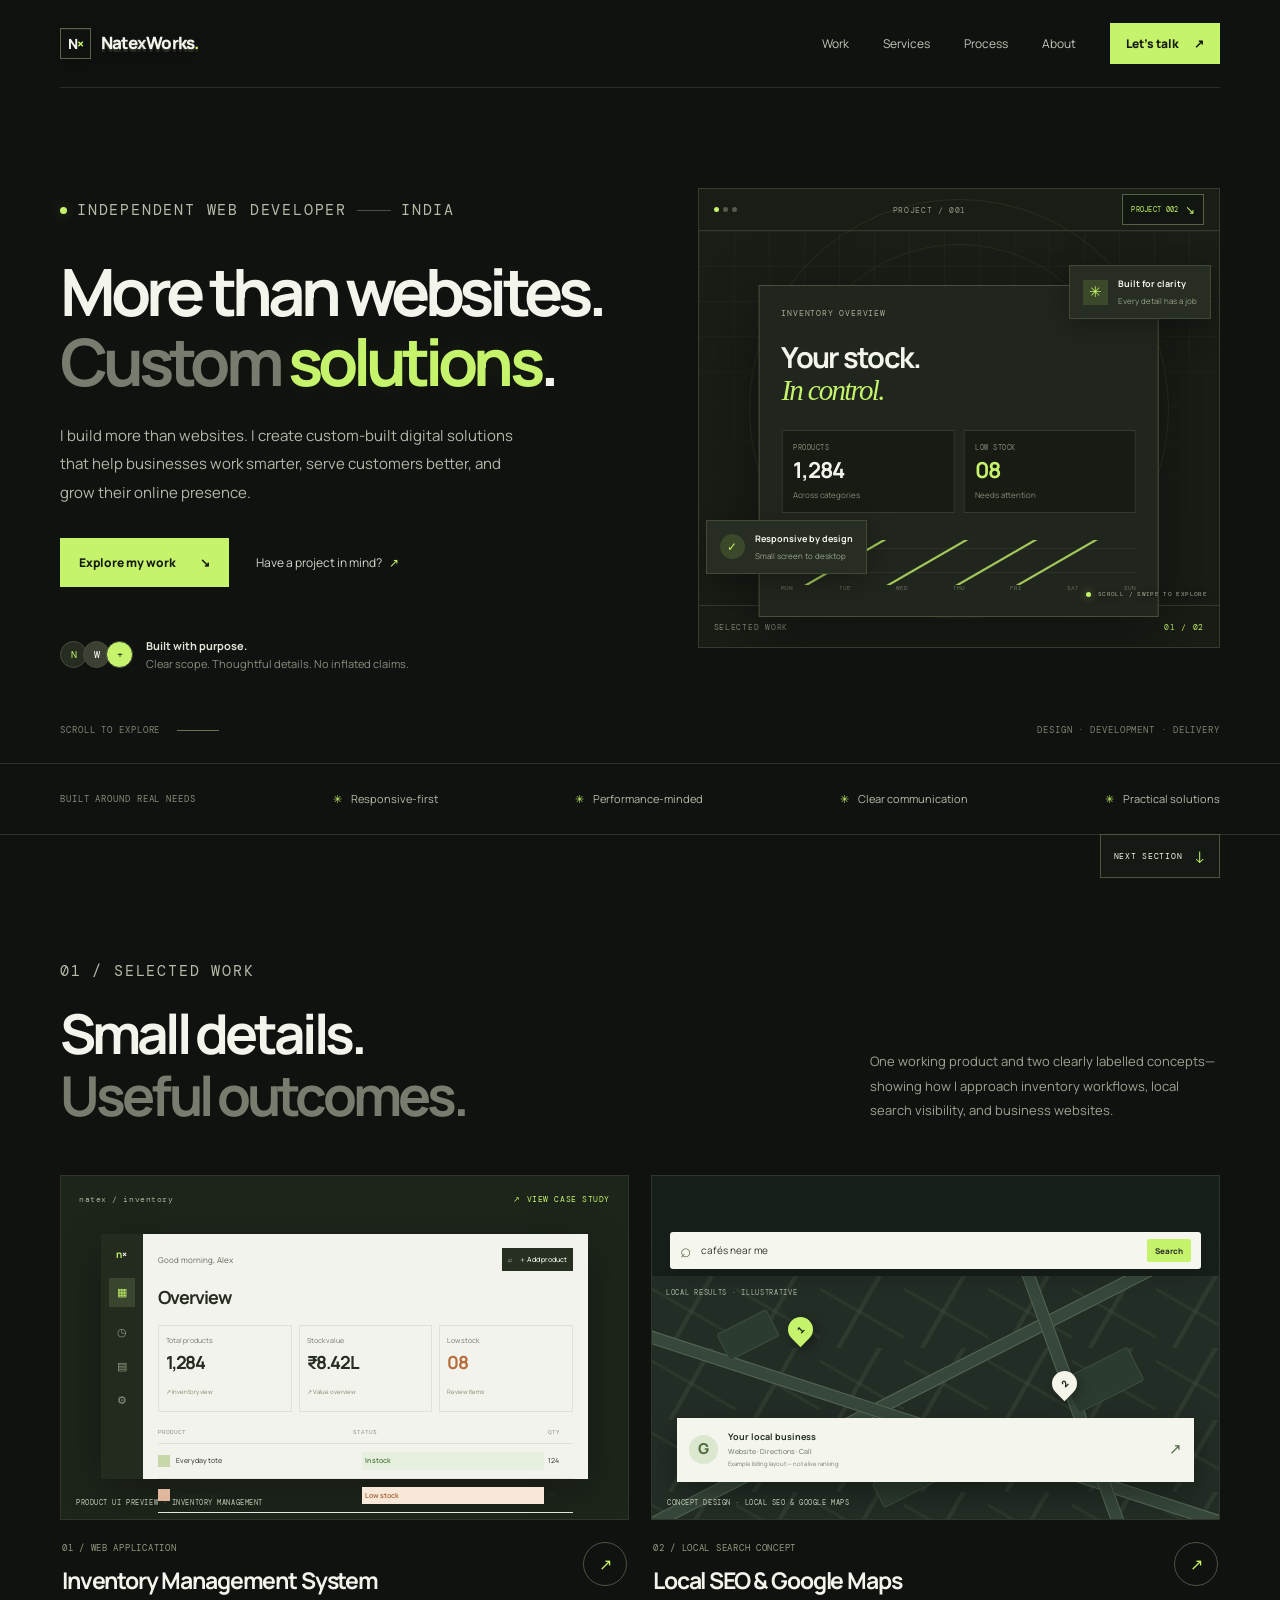
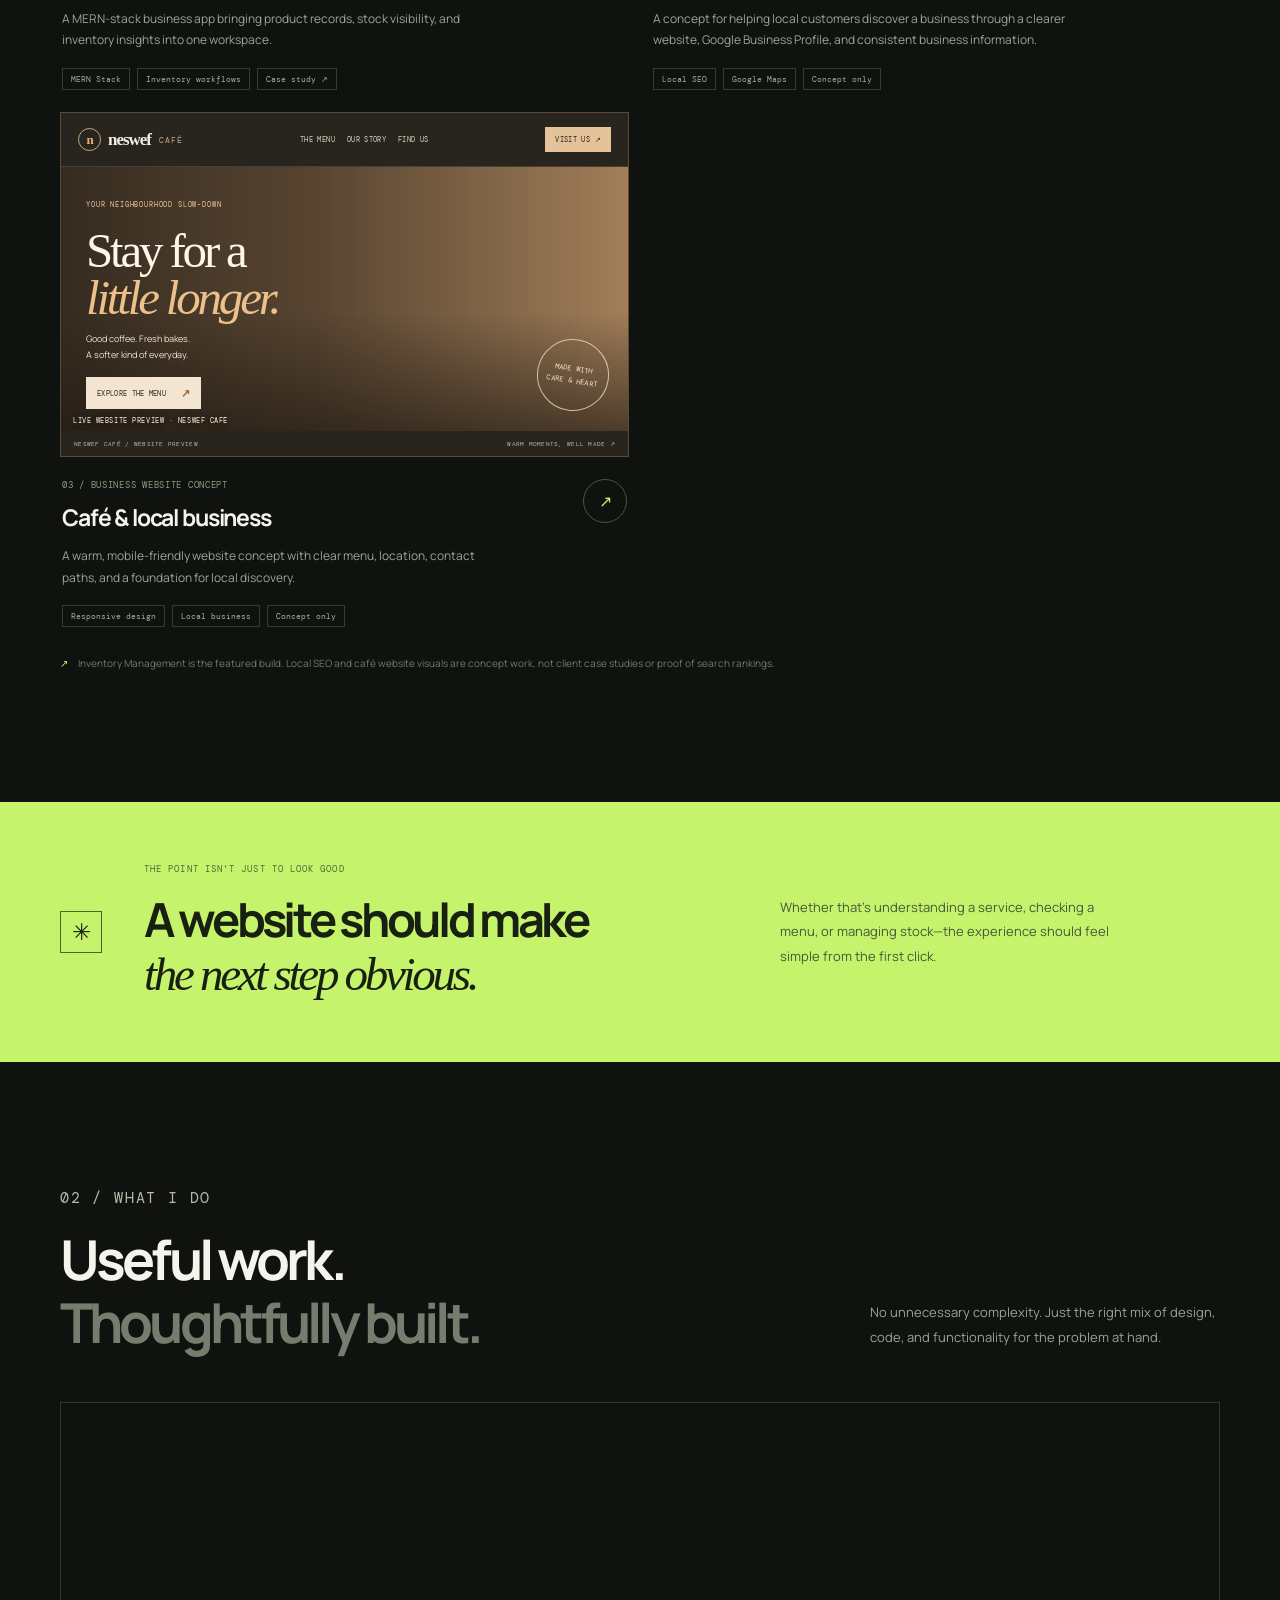
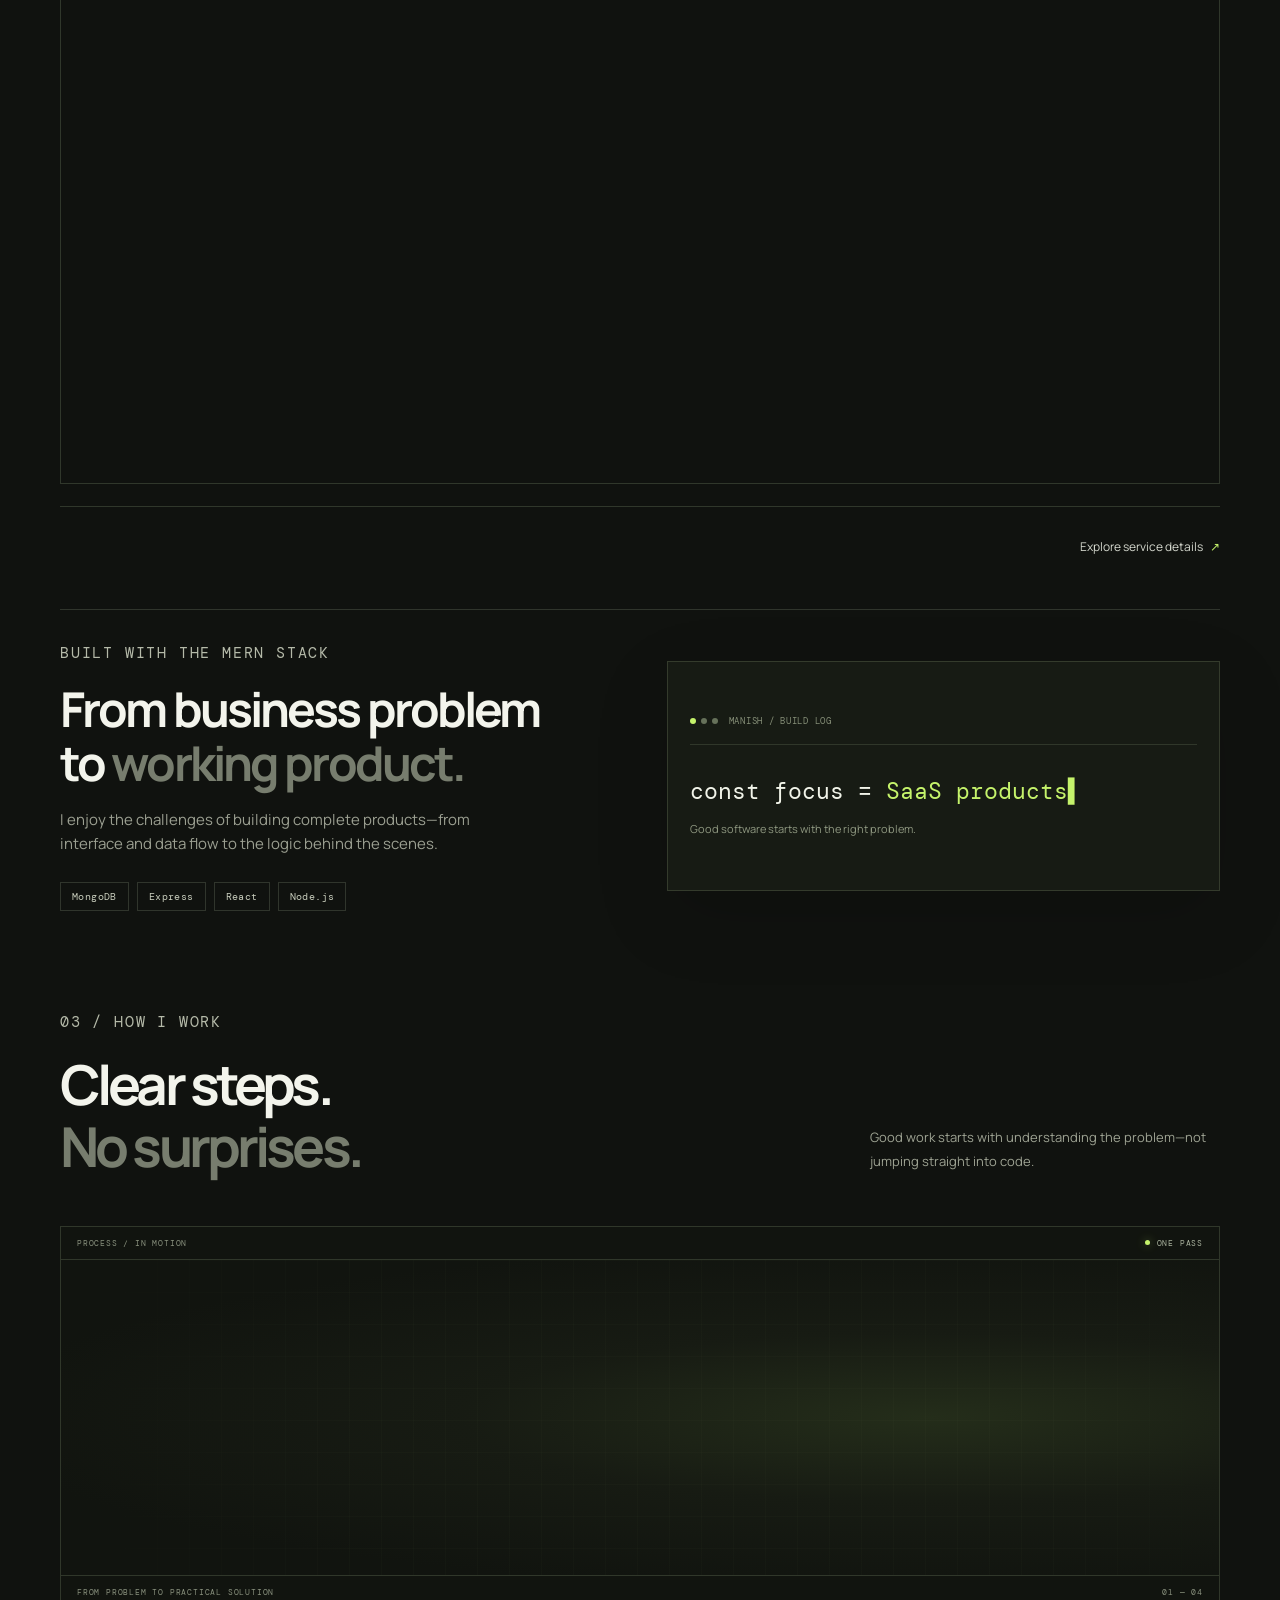
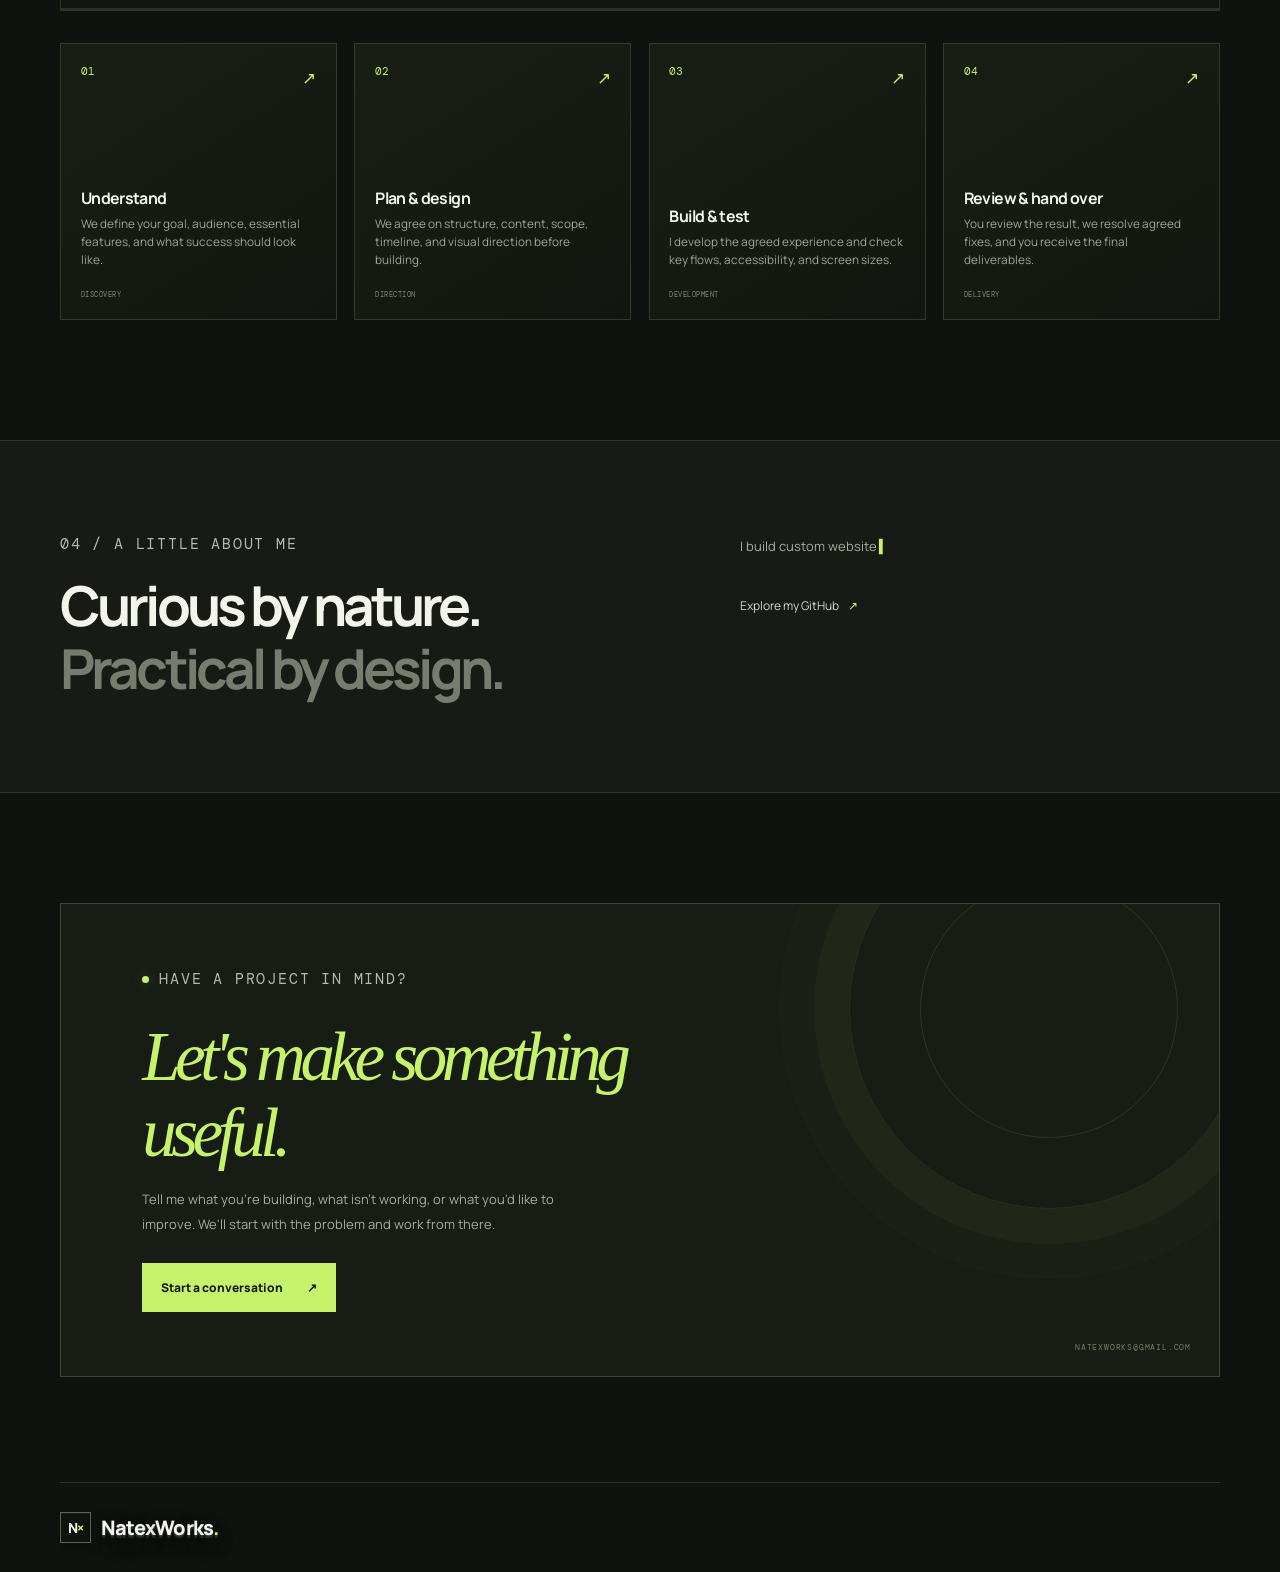
==== commit 38abf83a: "Fix service card numbering and order" ====
--- a/index.html
+++ b/index.html
@@ -364,8 +364,8 @@
         <div class="service-grid">
           <article class="service-card reveal"><span class="service-number">01</span><div class="service-icon">↗</div><h3>Business websites</h3><p>Professional, responsive websites that explain what you offer and help customers contact or visit you.</p><span class="service-foot">LANDING PAGES · LOCAL BUSINESS</span></article>
           <article class="service-card reveal"><span class="service-number">02</span><div class="service-icon">⌘</div><h3>Custom-built solutions</h3><p>Purpose-built dashboards, inventory tools, and workflows shaped around the way your business actually operates.</p><span class="service-foot">SAAS · AUTOMATION · BUSINESS TOOLS</span></article>
+          <article class="service-card reveal"><span class="service-number">03</span><div class="service-icon">✳</div><h3>Responsive polish</h3><p>Layout fixes, interaction improvements, and interface refinements across mobile, tablet, and desktop.</p><span class="service-foot">MOBILE-FIRST · UI IMPROVEMENTS</span></article>
           <article class="service-card reveal"><span class="service-number">04</span><div class="service-icon">◎</div><h3>SEO & Google Maps</h3><p>Practical on-page SEO, local search setup, and Google Business Profile improvements to help your business get discovered. Rankings can’t be guaranteed, but we’ll work consistently and strategically toward stronger visibility—and well-executed local SEO often delivers meaningful progress.</p><span class="service-foot">LOCAL SEO · SEARCH · MAPS</span></article>
-          <article class="service-card reveal"><span class="service-number">03</span><div class="service-icon">✳</div><h3>Responsive polish</h3><p>Layout fixes, interaction improvements, and interface refinements across mobile, tablet, and desktop.</p><span class="service-foot">MOBILE-FIRST · UI IMPROVEMENTS</span></article>
         </div>
         <div class="services-more reveal"><a class="text-link" href="services.html">Explore service details <span aria-hidden="true">↗</span></a></div>
       </section>
--- a/style.css
+++ b/style.css
@@ -1,6 +1,755 @@
-:root{--bg:#10120f;--panel:#171a16;--panel-2:#1d211b;--line:#30352c;--text:#f3f4ec;--muted:#9b9f91;--lime:#c5f36b;--lime-dark:#a7d94c;--ink:#171b12;--serif:Georgia,"Times New Roman",serif;--sans:"Manrope",Arial,sans-serif;--mono:"DM Mono",monospace;--radius:5px;--wrap:1160px}*{box-sizing:border-box}html{scroll-behavior:smooth;scroll-padding-top:90px}body{margin:0;background:var(--bg);color:var(--text);font-family:var(--sans);font-size:15px;line-height:1.65;-webkit-font-smoothing:antialiased}a{color:inherit;text-decoration:none}button{font:inherit}.site-shell{max-width:1600px;margin:auto;overflow:clip}.section{width:min(var(--wrap),calc(100% - 64px));margin-inline:auto}.site-header{width:min(var(--wrap),calc(100% - 64px));height:88px;margin:auto;display:flex;align-items:center;justify-content:space-between;border-bottom:1px solid #292d26;position:relative;z-index:10}.brand{display:inline-flex;align-items:center;gap:10px;font-weight:800;letter-spacing:-.045em;font-size:17px}.brand-mark{width:31px;height:31px;display:grid;place-items:center;border:1px solid #59664a;font-size:14px;letter-spacing:-.1em}.brand-mark span{color:var(--lime)}.brand-dot{color:var(--lime)}.nav{display:flex;align-items:center;gap:34px;color:#c4c7bc;font-size:12px}.nav>a:not(.nav-cta){transition:color .2s ease}.nav>a:not(.nav-cta):hover,.text-link:hover{color:var(--lime)}.nav-cta{display:inline-flex;align-items:center;gap:15px;background:var(--lime);color:#151a0e;padding:11px 16px;font-weight:800;transition:background .2s ease,transform .2s ease}.nav-cta:hover,.button-primary:hover{background:#d6ff8a;transform:translateY(-2px)}.menu-toggle{display:none;background:none;border:0;color:var(--text)}.hero{min-height:675px;padding-top:95px;display:grid;grid-template-columns:1fr .88fr;gap:44px;position:relative;align-items:start}.hero-copy{padding-top:16px}.eyebrow{font:10px/1.5 var(--mono);letter-spacing:.12em;color:#b5baa9;display:flex;align-items:center;gap:10px}.status-dot,.art-live i{display:inline
-…[1 chars truncated — re-run with head/grep/tail for full output]…
-covery>em{position:absolute;padding:6px 8px;border:1px solid #414c36;background:#171c14;color:#abb89a;font:7px var(--mono);font-style:normal;letter-spacing:.07em}
+:root{--bg:#10120f;--panel:#171a16;--panel-2:#1d211b;--line:#30352c;--text:#f3f4ec;--muted:#9b9f91;--lime:#c5f36b;--lime-dark:#a7d94c;--ink:#171b12;--serif:Georgia,"Times New Roman",serif;--sans:"Manrope",Arial,sans-serif;--mono:"DM Mono",monospace;--radius:5px;--wrap:1160px}*{box-sizing:border-box}html{scroll-behavior:smooth;scroll-padding-top:90px}body{margin:0;background:var(--bg);color:var(--text);font-family:var(--sans);font-size:15px;line-height:1.65;-webkit-font-smoothing:antialiased}a{color:inherit;text-decoration:none}button{font:inherit}.site-shell{max-width:1600px;margin:auto;overflow:clip}.section{width:min(var(--wrap),calc(100% - 64px));margin-inline:auto}.site-header{width:min(var(--wrap),calc(100% - 64px));height:88px;margin:auto;display:flex;align-items:center;justify-content:space-between;border-bottom:1px solid #292d26;position:relative;z-index:10}.brand{display:inline-flex;align-items:center;gap:10px;font-weight:800;letter-spacing:-.045em;font-size:17px}.brand-mark{width:31px;height:31px;display:grid;place-items:center;border:1px solid #59664a;font-size:14px;letter-spacing:-.1em}.brand-mark span{color:var(--lime)}.brand-dot{color:var(--lime)}.nav{display:flex;align-items:center;gap:34px;color:#c4c7bc;font-size:12px}.nav>a:not(.nav-cta){transition:color .2s ease}.nav>a:not(.nav-cta):hover,.text-link:hover{color:var(--lime)}.nav-cta{display:inline-flex;align-items:center;gap:15px;background:var(--lime);color:#151a0e;padding:11px 16px;font-weight:800;transition:background .2s ease,transform .2s ease}.nav-cta:hover,.button-primary:hover{background:#d6ff8a;transform:translateY(-2px)}.menu-toggle{display:none;background:none;border:0;color:var(--text)}.hero{min-height:675px;padding-top:95px;display:grid;grid-template-columns:1fr .88fr;gap:44px;position:relative;align-items:start}.hero-copy{padding-top:16px}.eyebrow{font:10px/1.5 var(--mono);letter-spacing:.12em;color:#b5baa9;display:flex;align-items:center;gap:10px}.status-dot,.art-live i{display:inline-block;width:7px;height:7px;border-radius:50%;background:var(--lime);box-shadow:0 0 13px #c5f36b4a}.eyebrow-line{height:1px;width:34px;background:#4b5143}.hero h1{font-size:clamp(46px,5.1vw,73px);letter-spacing:-.075em;line-height:1.08;font-weight:700;margin:34px 0 25px}.headline-muted{color:#777d6e}.headline-accent{color:var(--lime)}.headline-period{color:var(--text)}.hero-text{color:#b4b8aa;font-size:15px;max-width:460px;line-height:1.9}.hero-actions{display:flex;align-items:center;gap:27px;margin-top:31px}.button{min-height:49px;padding:0 19px;display:inline-flex;align-items:center;justify-content:center;gap:24px;font-size:12px;font-weight:800;transition:transform .2s ease,background .2s ease,color .2s ease}.button-primary{background:var(--lime);color:#161a11}.text-link{font-size:12px;color:#d5d8ce;transition:color .2s ease}.text-link span{color:var(--lime);margin-left:7px}.hero-proof{display:flex;gap:13px;align-items:center;margin-top:50px}.proof-avatars{display:flex;padding-left:4px}.proof-avatars span{width:27px;height:27px;border-radius:50%;display:grid;place-items:center;margin-left:-4px;background:#262c20;border:1px solid #454d39;color:var(--lime);font:10px var(--mono)}.proof-avatars span:nth-child(2){background:#3b4032;color:#fff}.proof-avatars span:nth-child(3){background:var(--lime);color:#14180e}.hero-proof p{margin:0;font-size:11px;line-height:1.6;color:#e2e5d9}.hero-proof p span{color:#898f7f}.hero-art{height:460px;position:relative;background:#191d16;border:1px solid #353b2d;overflow:hidden;margin-top:5px}.art-top{height:42px;display:flex;align-items:center;justify-content:space-between;padding:0 15px;border-bottom:1px solid #34392e;color:#929987;font:8px var(--mono);letter-spacing:.08em;position:relative;z-index:2}.window-dots{display:flex;gap:4px}.window-dots i{width:5px;height:5px;border-radius:50%;background:#555b4c}.window-dots i:first-child{background:#c5f36b}.art-live{display:flex;align-items:center;gap:6px}.art-live i{width:5px;height:5px}.art-grid{position:absolute;inset:42px 0 0;background-image:linear-gradient(#ffffff08 1px,transparent 1px),linear-gradient(90deg,#ffffff08 1px,transparent 1px);background-size:35px 35px;mask-image:linear-gradient(to bottom,#000,transparent 94%)}.art-orbit{position:absolute;border:1px solid #71894a29;border-radius:50%;width:420px;height:420px;left:50%;top:48%;transform:translate(-50%,-50%)}.orbit-two{width:330px;height:330px;border-color:#71894a21}.card-main{position:absolute;top:96px;left:50%;transform:translateX(-50%);width:77%;padding:22px;background:#20251d;border:1px solid #48503d;box-shadow:0 24px 65px #0006;z-index:1}.mock-label{display:flex;justify-content:space-between;color:#a5ad96;font:8px var(--mono);letter-spacing:.1em}.mock-label span{color:var(--lime)}.mock-heading{font-size:29px;line-height:1.1;letter-spacing:-.06em;font-weight:700;margin-top:24px}.mock-heading em{font-family:var(--serif);font-weight:400;color:var(--lime)}.mock-stats{display:grid;grid-template-columns:1fr 1fr;gap:9px;margin-top:23px}.mock-stats>div{background:#171b14;padding:12px 11px;border:1px solid #343a2c}.mock-stats span,.mock-stats small{display:block;color:#858c78;font:7px var(--mono);letter-spacing:.07em}.mock-stats strong{display:block;font-size:22px;line-height:1.7;letter-spacing:-.04em}.mock-stats small{font:8px var(--sans);letter-spacing:0}.lime-text{color:var(--lime)}.mock-chart{height:62px;display:flex;align-items:end;justify-content:space-between;position:relative;margin-top:19px;padding-bottom:2px}.mock-chart:before,.mock-chart:after{content:"";position:absolute;left:0;right:0;border-top:1px solid #ffffff0d;top:25%;}.mock-chart:after{top:65%}.mock-chart span{font:6px var(--mono);color:#69705e;z-index:1}.chart-line{position:absolute;left:0;right:0;top:8px;height:45px;background:linear-gradient(150deg,transparent 0 8%,#c5f36b 8.5% 9%,transparent 9.5% 23%,#c5f36b 23.5% 24%,transparent 24.5% 42%,#c5f36b 42.5% 43%,transparent 43.5% 58%,#c5f36b 58.5% 59%,transparent 59.5% 72%,#c5f36b 72.5% 73%,transparent 73.5%);opacity:.8}.floating-tag{position:absolute;display:flex;align-items:center;gap:10px;padding:11px 13px;background:#272d22;border:1px solid #414a34;box-shadow:0 8px 28px #0004;z-index:3}.floating-tag strong,.floating-tag small{display:block}.floating-tag strong{font-size:9px}.floating-tag small{font-size:8px;color:#9aa28c;margin-top:2px}.tag-icon,.tag-check{display:grid;place-items:center;width:25px;height:25px;background:#3b492a;color:var(--lime);font-size:15px}.tag-top{right:8px;top:76px}.tag-bottom{left:7px;bottom:73px}.tag-check{border-radius:50%;font-size:12px}.art-index{position:absolute;bottom:0;left:0;right:0;height:42px;padding:0 15px;display:flex;align-items:center;justify-content:space-between;border-top:1px solid #353b2d;color:#7f8773;font:8px var(--mono);letter-spacing:.09em}.art-index strong{color:var(--lime);font-weight:400}.hero-bottom{position:absolute;left:0;right:0;bottom:27px;display:flex;align-items:center;gap:14px;color:#7c8371;font:8px var(--mono);letter-spacing:.1em}.scroll-line{height:1px;width:42px;background:#687255}.hero-bottom span:last-child{margin-left:auto}.trust-strip{border-block:1px solid #2d3228;min-height:72px;display:flex;align-items:center;justify-content:space-between;padding:16px max(32px,calc((100% - var(--wrap))/2));gap:20px;color:#b6bcaa;font-size:11px}.trust-strip>span{font:9px var(--mono);letter-spacing:.1em;color:#858c7a}.trust-strip div{white-space:nowrap}.trust-strip i{font-style:normal;color:var(--lime);margin-right:7px}.work-section,.services-section,.process-section{padding-top:125px;padding-bottom:120px}.section-heading{display:flex;justify-content:space-between;align-items:end;gap:40px;margin-bottom:48px}.section-heading h2,.about-inner h2{font-size:clamp(36px,4.3vw,55px);letter-spacing:-.07em;line-height:1.14;margin:19px 0 0}.section-heading>p{max-width:350px;color:#9ea393;font-size:13px;line-height:1.9;margin:0 0 4px}.project-grid{display:grid;grid-template-columns:1.13fr .87fr;gap:22px}.project-card{min-width:0}.project-visual{display:block;position:relative;overflow:hidden;border:1px solid #30372a;transition:border-color .25s ease}.project-visual:hover{border-color:#7c9556}.inventory-visual{height:345px;background:#1d241a;padding:18px}.visual-toolbar{position:relative;z-index:2;display:flex;justify-content:space-between;color:#a6b095;font:8px var(--mono);letter-spacing:.07em}.visual-toolbar span:last-child{color:var(--lime)}.inventory-window{display:flex;position:absolute;left:7%;right:7%;top:58px;bottom:18px;background:#f2f3ed;color:#252b20;box-shadow:0 12px 40px #0004;transform:translateY(5px);transition:transform .4s cubic-bezier(.2,.7,.2,1)}.project-visual:hover .inventory-window{transform:translateY(0)}.mini-sidebar{width:42px;flex-shrink:0;background:#232b1e;color:#c5f36b;display:flex;flex-direction:column;align-items:center;gap:16px;padding-top:12px;font-size:11px}.mini-sidebar b{font-size:10px}.mini-sidebar b span{color:#fff}.mini-sidebar i{font-style:normal;color:#8e9a81}.mini-sidebar .selected{background:#39452e;color:var(--lime);padding:5px 8px}.mini-main{padding:14px 15px;flex:1;min-width:0}.mini-greeting{display:flex;align-items:center;justify-content:space-between;font-size:8px;color:#62695b}.mini-greeting b{background:#273020;color:#f2f4eb;font-size:7px;padding:6px;font-weight:500}.mini-main h3{font-size:18px;letter-spacing:-.05em;margin:12px 0}.mini-stat-row{display:grid;grid-template-columns:repeat(3,1fr);gap:7px}.mini-stat-row>div{border:1px solid #dfe2d7;padding:9px 7px;min-width:0}.mini-stat-row small{display:block;font-size:7px;color:#757b6e}.mini-stat-row strong{display:block;font-size:18px;letter-spacing:-.06em;line-height:1.7}.mini-stat-row em{font-style:normal;font-size:6px;color:#7e8b6c}.mini-stat-row .alert-number{color:#b66d3b}.mini-table{margin-top:16px;font-size:7px}.mini-table>div{display:grid;grid-template-columns:1fr 1fr 25px;padding-bottom:7px;border-bottom:1px solid #dfe2d7;color:#888e7e;font:6px var(--mono)}.mini-table p{display:grid;grid-template-columns:14px 1fr 1fr 25px;align-items:center;gap:4px;margin:0;padding:8px 0;border-bottom:1px solid #e2e5dd;font-size:7px}.mini-table p b{font-weight:600;color:#4e7740;background:#e7f0df;padding:3px}.mini-table p .low-stock{color:#a45d2b;background:#f7e8d9}.product-thumb{width:12px;height:12px;background:#c6d7a9;display:block}.thumb-b{background:#e0b69d}.thumb-c{background:#aeb9d2}.visual-caption{position:absolute;bottom:12px;left:15px;color:#c1c9b4;font:7px var(--mono);letter-spacing:.08em;z-index:3}.cafe-visual{height:345px;background:#d5c7a9;color:#263323;padding:20px}.cafe-nav{display:flex;align-items:center;justify-content:space-between;gap:8px;font:7px var(--mono);letter-spacing:.05em;border-bottom:1px solid #26332350;padding-bottom:14px}.cafe-nav>span:first-child{font:700 17px var(--serif);letter-spacing:-.05em}.cafe-nav>span:first-child span{font:8px var(--sans);vertical-align:top}.cafe-content{position:absolute;top:95px;left:26px;z-index:1}.cafe-kicker{font:7px var(--mono);letter-spacing:.13em}.cafe-content h3{font:clamp(35px,4vw,51px)/.97 var(--serif);letter-spacing:-.06em;margin:13px 0}.cafe-content h3 em{color:#65774a}.cafe-content p{font-size:9px;line-height:1.8}.cafe-button{display:inline-block;margin-top:10px;border-bottom:1px solid #263323;padding-bottom:5px;font:8px var(--mono)}.cafe-stamp{position:absolute;right:24px;bottom:60px;width:82px;height:82px;border:1px solid #2633239c;border-radius:50%;display:grid;place-content:center;text-align:center;font:8px/1.6 var(--mono);transform:rotate(12deg)}.cafe-bean{position:absolute;border-radius:60% 40% 60% 40%;background:#a1a783;width:125px;height:190px;right:5px;top:85px;transform:rotate(-25deg);opacity:.45}.bean-two{width:72px;height:115px;right:80px;top:205px;transform:rotate(40deg);background:#b88e69;opacity:.45}.cafe-visual .visual-caption{color:#4e5840}.project-info{display:flex;justify-content:space-between;gap:18px;padding:22px 2px 0}.project-type{font:9px var(--mono);letter-spacing:.08em;color:#8f9c7d}.project-info h3{font-size:23px;letter-spacing:-.05em;margin:8px 0}.project-info p{font-size:12px;color:#9fa596;max-width:420px;line-height:1.8;margin:0}.tag-list{display:flex;flex-wrap:wrap;gap:7px;margin-top:17px}.tag-list span{border:1px solid #363c30;color:#a9af9e;padding:5px 8px;font:8px var(--mono)}.round-arrow{width:39px;height:39px;border:1px solid #4a5540;border-radius:50%;display:grid;place-items:center;color:var(--lime);font-size:16px;flex-shrink:0;transition:background .2s ease,color .2s ease,transform .2s ease}.round-arrow:hover{background:var(--lime);color:#171b12;transform:rotate(45deg)}.section-note{font-size:10px;color:#747c68;margin-top:28px}.section-note span{color:var(--lime);margin-right:8px}.feature-band{background:#c5f36b;color:#182012}.feature-inner{width:min(var(--wrap),calc(100% - 64px));min-height:260px;margin:auto;display:grid;grid-template-columns:54px 1.1fr .8fr;gap:30px;align-items:center}.feature-symbol{width:42px;height:42px;border:1px solid #4e652c;display:grid;place-items:center;font-size:23px}.feature-inner .eyebrow{color:#53683a;font-size:9px}.feature-inner h2{font-size:clamp(31px,4vw,47px);line-height:1.12;letter-spacing:-.07em;margin:17px 0 0}.feature-inner h2 span{font-family:var(--serif);font-weight:400;font-style:italic}.feature-inner>p{font-size:13px;line-height:1.9;color:#465638;max-width:340px;margin:0}.services-section{padding-bottom:130px}.service-grid{display:grid;grid-template-columns:repeat(3,1fr);border:1px solid #30372b}.service-card{padding:25px 24px 22px;min-height:290px;position:relative;transition:background .25s ease}.service-card+.service-card{border-left:1px solid #30372b}.service-card:hover{background:#171c13}.service-number{font:10px var(--mono);color:#7d866f}.service-icon{margin:28px 0 15px;width:38px;height:38px;display:grid;place-items:center;border:1px solid #455039;color:var(--lime);font-size:19px}.service-card h3{font-size:18px;letter-spacing:-.04em;margin:0 0 10px}.service-card p{font-size:12px;color:#a2a797;line-height:1.85;max-width:280px;margin:0}.service-foot{position:absolute;bottom:22px;left:24px;font:8px var(--mono);letter-spacing:.07em;color:#7c856d}.process-section{padding-top:0}.process-list{border-top:1px solid #333a2c}.process-step{display:grid;grid-template-columns:75px 1fr 160px 30px;gap:15px;align-items:center;padding:23px 8px;border-bottom:1px solid #333a2c;transition:padding .25s ease,background .25s ease}.process-step:hover{padding-left:17px;background:#151912}.process-no{font:12px var(--mono);color:var(--lime)}.process-step h3{font-size:17px;margin:0 0 5px;letter-spacing:-.04em}.process-step p{font-size:12px;color:#9fa596;margin:0;line-height:1.8}.process-meta{font:8px var(--mono);letter-spacing:.09em;color:#7f8871}.process-arrow{color:var(--lime);font-size:18px;text-align:right}.about-section{background:#171a15;border-block:1px solid #30352b}.about-inner{display:grid;grid-template-columns:1fr .8fr;gap:80px;padding-top:92px;padding-bottom:92px}.about-copy p{font-size:13px;color:#a7ad9d;line-height:2;margin:0 0 17px}.about-copy .text-link{display:inline-block;margin-top:10px}.contact-section{padding-top:110px;padding-bottom:105px}.contact-card{position:relative;overflow:hidden;border:1px solid #3b4430;background:#171c14;padding:64px 7%;min-height:405px}.contact-card .eyebrow{position:relative;z-index:1}.contact-card h2{font-size:clamp(43px,6vw,69px);line-height:1.04;letter-spacing:-.08em;margin:28px 0 17px;position:relative;z-index:1}.contact-card h2 span{color:var(--lime);font-family:var(--serif);font-weight:400;font-style:italic}.contact-card>p{max-width:420px;color:#a6ad9b;font-size:13px;line-height:1.9;position:relative;z-index:1}.contact-card .button{margin-top:14px;position:relative;z-index:1}.contact-email{position:absolute;bottom:24px;right:28px;color:#737e65;font:8px var(--mono);letter-spacing:.1em}.contact-orb{position:absolute;width:400px;height:400px;border:1px solid #c5f36b18;border-radius:50%;right:-30px;top:-95px;box-shadow:0 0 0 35px #c5f36b08,0 0 0 70px #c5f36b05}.contact-orb:after{content:"";position:absolute;inset:70px;border:1px solid #c5f36b20;border-radius:50%}.site-footer{width:min(var(--wrap),calc(100% - 64px));min-height:90px;margin:auto;border-top:1px solid #2c3227;display:flex;align-items:center;justify-content:space-between;color:#858c79;font:8px var(--mono);letter-spacing:.1em}.site-footer .brand{font:800 17px var(--sans);letter-spacing:-.045em;color:var(--text)}.site-footer>a:last-child{transition:color .2s ease}.site-footer>a:last-child:hover{color:var(--lime)}.skip-link{position:absolute;left:12px;top:-60px;padding:10px 14px;background:var(--lime);color:#111;z-index:99}.skip-link:focus{top:12px}.reveal{opacity:1;transform:none}.js-motion .reveal{opacity:0;transform:translateY(18px);transition:opacity .65s ease,transform .65s cubic-bezier(.2,.7,.2,1)}.js-motion .reveal.is-visible{opacity:1;transform:translateY(0)}.js-motion .project-grid .reveal:nth-child(2),.js-motion .service-card:nth-child(2){transition-delay:.08s}.js-motion .service-card:nth-child(3){transition-delay:.16s}.menu-toggle:focus-visible,a:focus-visible,button:focus-visible{outline:2px solid var(--lime);outline-offset:4px}
+@media(min-width:1400px){.hero{min-height:720px;padding-top:110px}.hero-art{height:485px}.card-main{top:105px}}
+@media(max-width:1000px){.hero{grid-template-columns:1fr .8fr;gap:25px;padding-top:70px;min-height:650px}.hero h1{font-size:clamp(44px,6vw,64px)}.hero-art{height:430px}.tag-top{right:3px}.tag-bottom{left:3px}.trust-strip{flex-wrap:wrap;justify-content:flex-start;padding:18px 32px;gap:13px 24px}.trust-strip>span{width:100%}.section-heading{gap:25px}.inventory-visual,.cafe-visual{height:315px}.mini-main{padding:10px}.mini-stat-row strong{font-size:15px}.feature-inner{grid-template-columns:45px 1fr .8fr;gap:20px}.about-inner{gap:45px}}
+@media(max-width:760px){.section,.site-header,.site-footer{width:calc(100% - 40px)}.site-header{height:72px}.menu-toggle{display:flex;width:40px;height:40px;align-items:center;justify-content:center;flex-direction:column;gap:5px;border:1px solid #394030;cursor:pointer}.menu-toggle span{display:block;width:15px;height:1px;background:var(--text);transition:transform .2s ease}.menu-toggle[aria-expanded=true] span:first-child{transform:translateY(3px) rotate(45deg)}.menu-toggle[aria-expanded=true] span:last-child{transform:translateY(-3px) rotate(-45deg)}.nav{display:none;position:absolute;top:71px;left:-1px;right:-1px;background:#171a15;border:1px solid #30372b;padding:18px;flex-direction:column;align-items:stretch;gap:0;box-shadow:0 18px 30px #0005}.nav.is-open{display:flex}.nav>a:not(.nav-cta){padding:13px 4px;border-bottom:1px solid #30372b}.nav-cta{margin-top:13px;justify-content:space-between}.hero{display:flex;flex-direction:column;padding-top:56px;padding-bottom:80px;gap:35px;min-height:0}.hero-copy{padding-top:0}.hero h1{font-size:clamp(43px,11vw,66px);margin:27px 0 20px}.hero-text{font-size:14px;max-width:520px}.hero-actions{gap:20px;flex-wrap:wrap}.hero-proof{margin-top:33px}.hero-art{width:100%;height:410px;margin:0}.card-main{width:76%;top:83px;padding:18px}.mock-heading{font-size:26px}.tag-top{top:62px}.tag-bottom{bottom:64px}.hero-bottom{bottom:22px;gap:9px}.hero-bottom span:last-child{font-size:7px}.trust-strip{padding:20px;gap:13px 20px}.trust-strip div{font-size:10px}.work-section,.services-section,.process-section{padding-top:82px;padding-bottom:82px}.section-heading{display:block;margin-bottom:31px}.section-heading h2,.about-inner h2{font-size:clamp(36px,9vw,48px)}.section-heading>p{margin-top:20px;max-width:520px}.project-grid{grid-template-columns:1fr;gap:38px}.inventory-visual,.cafe-visual{height:clamp(290px,78vw,380px)}.mini-main{padding:12px}.mini-stat-row strong{font-size:18px}.mini-table{margin-top:20px}.cafe-content{left:24px}.cafe-content h3{font-size:49px}.feature-inner{width:calc(100% - 40px);padding:42px 0;grid-template-columns:42px 1fr;gap:17px;align-items:start}.feature-inner>p{grid-column:2;max-width:460px}.feature-inner h2{font-size:clamp(31px,8vw,43px)}.service-grid{grid-template-columns:1fr}.service-card{min-height:250px;padding:23px}.service-card+.service-card{border-left:0;border-top:1px solid #30372b}.service-icon{margin:19px 0 12px}.service-foot{left:23px;bottom:18px}.process-step{grid-template-columns:38px 1fr 20px;gap:10px;padding:20px 0}.process-meta{display:none}.process-step h3{font-size:16px}.process-step p{font-size:11px}.about-inner{grid-template-columns:1fr;gap:28px;padding-top:65px;padding-bottom:65px}.contact-section{padding-top:75px;padding-bottom:70px}.contact-card{padding:42px 25px;min-height:0}.contact-card h2{font-size:clamp(43px,11vw,60px)}.contact-card>p{font-size:12px}.contact-email{position:relative;display:block;bottom:auto;right:auto;margin-top:30px}.contact-orb{width:260px;height:260px;right:-100px;top:-40px}.site-footer{min-height:85px;gap:12px;flex-wrap:wrap;padding:20px 0}.site-footer>span{font-size:7px}.site-footer>a:last-child{font-size:7px}}
+@media(max-width:390px){.section,.site-header,.site-footer{width:calc(100% - 32px)}.hero h1{font-size:42px}.hero-actions{align-items:flex-start;flex-direction:column;gap:17px}.hero-art{height:380px}.card-main{width:80%;padding:14px}.mock-heading{font-size:24px}.floating-tag{padding:8px}.floating-tag strong{font-size:8px}.floating-tag small{font-size:7px}.tag-top{right:2px}.tag-bottom{left:2px}.trust-strip{padding:18px 16px}.trust-strip div{font-size:9px}.mini-main{padding:8px}.mini-stat-row{gap:4px}.mini-stat-row>div{padding:7px 4px}.mini-stat-row strong{font-size:15px}.mini-table p{font-size:6px}.cafe-nav>span:nth-child(2){font-size:6px}.cafe-content h3{font-size:43px}.cafe-stamp{right:14px;width:67px;height:67px;font-size:7px}}
+@media(prefers-reduced-motion:reduce){html{scroll-behavior:auto}*,*::before,*::after{animation-duration:.01ms!important;animation-iteration-count:1!important;transition-duration:.01ms!important;scroll-behavior:auto!important}.js-motion .reveal{opacity:1;transform:none}}
+
+
+/* Scroll-triggered visual polish */
+.image-scroll { clip-path: inset(0); }
+.image-scroll::after {
+  content: "";
+  position: absolute;
+  inset: 0;
+  z-index: 4;
+  pointer-events: none;
+  background: var(--lime);
+  transform: scaleX(1);
+  transform-origin: right;
+  transition: transform .85s cubic-bezier(.22,.7,.2,1);
+}
+.image-scroll.image-in-view::after { transform: scaleX(0); }
+.project-visual.image-scroll > .visual-toolbar,
+.project-visual.image-scroll > .inventory-window,
+.project-visual.image-scroll > .cafe-nav,
+.project-visual.image-scroll > .cafe-content,
+.project-visual.image-scroll > .cafe-stamp,
+.project-visual.image-scroll > .cafe-bean {
+  transition: transform .85s cubic-bezier(.22,.7,.2,1), opacity .85s ease;
+}
+.project-visual.image-scroll:not(.image-in-view) > .inventory-window { transform: translateY(18px) scale(.985); }
+.project-visual.image-scroll.image-in-view > .inventory-window { transform: translateY(0) scale(1); }
+.project-visual.image-scroll:not(.image-in-view) > .cafe-content { transform: translateY(14px); opacity: .7; }
+.project-visual.image-scroll.image-in-view > .cafe-content { transform: translateY(0); opacity: 1; }
+.hero-art.image-scroll::after { display: none; }
+.hero-art.image-scroll .card-main { transition: transform .8s cubic-bezier(.22,.7,.2,1), opacity .8s ease; }
+.hero-art.image-scroll:not(.image-in-view) .card-main { opacity: .7; transform: translate(-50%, 14px); }
+.hero-art.image-scroll.image-in-view .card-main { opacity: 1; transform: translate(-50%, 0); }
+@media (prefers-reduced-motion: reduce) {
+  .image-scroll::after { display: none; }
+  .project-visual.image-scroll > *, .hero-art.image-scroll .card-main { transition: none !important; transform: none !important; opacity: 1 !important; }
+}
+
+
+.skills-type-section{display:grid;grid-template-columns:1fr 1fr;gap:54px;align-items:center;padding-block:100px;border-top:1px solid var(--line)}
+.skills-copy h2{font-size:clamp(30px,4vw,48px);letter-spacing:-.06em;line-height:1.12;margin:18px 0}
+.skills-copy>p{color:var(--muted);max-width:470px}
+.stack-tags{display:flex;flex-wrap:wrap;gap:8px;margin-top:25px}
+.stack-tags span{border:1px solid var(--line);padding:7px 11px;color:#c9cebd;font:10px var(--mono);letter-spacing:.04em}
+.typewriter-panel{min-height:230px;background:#171b14;border:1px solid #343b2c;padding:22px;display:flex;flex-direction:column;justify-content:center;box-shadow:0 25px 70px #0002}
+.terminal-top{font:9px var(--mono);letter-spacing:.08em;color:#858e77;border-bottom:1px solid #30372a;padding-bottom:17px}
+.terminal-top i{display:inline-block;width:6px;height:6px;border-radius:50%;background:#66715a;margin-right:5px}
+.terminal-top i:first-child{background:var(--lime)}
+.terminal-prompt{font:clamp(17px,2vw,23px) var(--mono);color:#f1f4e9;line-height:1.6;margin:28px 0 10px;overflow-wrap:anywhere}
+.typewriter-text{color:var(--lime)}
+.type-cursor{color:var(--lime);animation:cursorBlink .75s steps(2,end) infinite}
+.terminal-note{font-size:11px;color:#8f9881;margin:0}
+@keyframes cursorBlink{to{opacity:0}}
+.project-visual,.service-card,.process-step,.button,.round-arrow{transition:transform .3s ease,border-color .3s ease,background .3s ease,box-shadow .3s ease}
+.project-card:hover .project-visual{transform:translateY(-4px)}
+.service-card:hover{transform:translateY(-5px);border-color:#596548}
+@media(max-width:700px){.skills-type-section{grid-template-columns:1fr;gap:24px;padding-block:65px}}
+@media(prefers-reduced-motion:reduce){.menu-toggle,.nav,.type-cursor{transition:none!important;animation:none!important}.project-visual,.service-card,.process-step,.button,.round-arrow{transition:none!important}}
+
+
+/* Portfolio update: brand depth, staged hero motion, and local-search project concept */
+.brand>span:last-child{text-shadow:0 1px 0 #ffffff16,0 3px 0 #252b20,0 7px 18px #0009;transition:text-shadow .25s ease,transform .25s ease}
+.brand:hover>span:last-child{text-shadow:0 1px 0 #ffffff26,0 3px 0 #323b27,0 9px 22px #000b}
+.brand-mark{box-shadow:inset 0 1px 0 #ffffff10,0 4px 12px #0004;transition:transform .25s ease,box-shadow .25s ease}
+.brand:hover .brand-mark{transform:translateY(-2px);box-shadow:inset 0 1px 0 #ffffff16,0 7px 16px #0006}
+.hero-eyebrow{animation:heroEyebrowIn .7s .08s both ease-out}
+.hero-headline{perspective:700px}
+.hero-line{display:inline-block;transform-origin:bottom left;animation:heroLineIn .8s both cubic-bezier(.2,.75,.2,1)}
+.hero-line-one{animation-delay:.18s}
+.hero-line-two{animation-delay:.32s}
+.hero-line-two .headline-accent{display:inline-block;text-shadow:0 0 24px #c5f36b12}
+@keyframes heroEyebrowIn{from{opacity:0;transform:translateY(8px);letter-spacing:.2em}to{opacity:1;transform:translateY(0);letter-spacing:.12em}}
+@keyframes heroLineIn{from{opacity:0;transform:translateY(18px) rotateX(-7deg);filter:blur(4px)}to{opacity:1;transform:translateY(0) rotateX(0);filter:blur(0)}}
+.project-grid{grid-template-columns:repeat(2,minmax(0,1fr));align-items:start}
+.project-card{perspective:1000px}
+.project-visual{transform:translateZ(0);transition:transform .35s cubic-bezier(.2,.7,.2,1),border-color .25s ease,box-shadow .35s ease}
+.project-card:hover .project-visual{transform:translateY(-4px) rotateX(1deg);box-shadow:0 18px 38px #0003}
+.seo-visual{height:345px;padding:18px;background:#171f1b;color:#edf4e8;isolation:isolate}
+.seo-toolbar{display:flex;justify-content:space-between;gap:8px;color:#9fac98;font:7px var(--mono);letter-spacing:.07em}
+.seo-toolbar span:last-child{color:var(--lime)}
+.seo-search{position:absolute;top:56px;left:18px;right:18px;height:37px;display:flex;align-items:center;gap:10px;padding:0 10px;background:#f5f7ef;color:#31372c;border-radius:3px;box-shadow:0 8px 20px #0002;font-size:10px;z-index:2}
+.search-symbol{font-size:19px;color:#667451}
+.search-chip{margin-left:auto;background:#c5f36b;padding:5px 8px;border-radius:2px;font-size:8px;font-weight:800}
+.seo-map{position:absolute;inset:100px 0 0;overflow:hidden;background-color:#222d25;background-image:linear-gradient(30deg,transparent 47%,#81907818 48%,#81907818 50%,transparent 51%),linear-gradient(120deg,transparent 45%,#81907820 46%,#81907820 49%,transparent 50%);background-size:84px 72px}
+.map-road{position:absolute;height:13px;background:#37473b;border:1px solid #526452;transform:rotate(-27deg);width:120%;left:-10%;top:40%}
+.road-two{top:65%;transform:rotate(18deg);left:-4%}
+.road-three{width:100%;left:20%;top:20%;transform:rotate(70deg)}
+.map-block{position:absolute;background:#2c3b2f;border:1px solid #3c4e3e;border-radius:3px;width:56px;height:30px;transform:rotate(-27deg)}
+.block-one{top:18%;left:12%}.block-two{top:35%;right:14%;width:74px;height:38px}.block-three{bottom:12%;left:39%;width:88px;height:28px}
+.map-pin{position:absolute;display:grid;place-items:center;width:25px;height:25px;border-radius:50% 50% 50% 0;transform:rotate(-45deg);background:var(--lime);color:#1b2417;font:700 9px var(--mono);box-shadow:0 5px 12px #0005}
+.pin-one{left:24%;top:17%}.pin-two{right:25%;top:39%;background:#f4f4e9}.pin-three{left:53%;bottom:18%;background:#d6b995}
+.map-label{position:absolute;bottom:12px;left:14px;color:#aab6a3;font:7px var(--mono);letter-spacing:.1em}
+.seo-listing{position:absolute;left:25px;right:25px;bottom:37px;display:flex;align-items:center;gap:10px;padding:12px;background:#f4f5ed;color:#253126;box-shadow:0 12px 28px #0005;z-index:3}
+.listing-mark{display:grid;place-items:center;flex:none;width:29px;height:29px;background:#dbe7ce;color:#526d40;font-weight:800;border-radius:50%}
+.seo-listing div{min-width:0;display:flex;flex-direction:column;gap:2px}
+.seo-listing strong{font-size:9px}.seo-listing div>span{font-size:7px;color:#63705d}.seo-listing small{font-size:6px;color:#788273}.listing-arrow{margin-left:auto;color:#506744}
+.service-grid{grid-template-columns:repeat(2,minmax(0,1fr))}
+.service-card+.service-card{border-left:0}
+.service-card:nth-child(even){border-left:1px solid #30372b}
+.service-card:nth-child(n+3){border-top:1px solid #30372b}
+.service-card{min-height:255px}
+.js-motion .project-grid .reveal:nth-child(2){transition-delay:.08s}
+.js-motion .project-grid .reveal:nth-child(3){transition-delay:.16s}
+@media(max-width:760px){
+  .project-grid{grid-template-columns:1fr}
+  .service-grid{grid-template-columns:1fr}
+  .service-card:nth-child(even){border-left:0}
+  .service-card:nth-child(n+2){border-top:1px solid #30372b}
+  .seo-visual{height:320px}
+}
+@media(prefers-reduced-motion:reduce){
+  .hero-eyebrow,.hero-line{animation:none!important;opacity:1;transform:none;filter:none}
+  .brand>span:last-child,.brand-mark,.project-visual{transition:none!important}
+}
+
+
+/* Dedicated services page */
+.services-more{display:flex;align-items:center;justify-content:space-between;gap:18px;margin-top:22px;padding:18px 0;border-top:1px solid #30372b;color:#a5ad99;font-size:12px}
+.services-more p{margin:0}
+.services-page-hero{padding-top:95px;padding-bottom:65px;border-bottom:1px solid #2b3125}
+.services-page-hero h1{font-size:clamp(44px,7vw,82px);line-height:1.03;letter-spacing:-.075em;margin:28px 0 22px;max-width:850px}
+.services-page-hero>p{max-width:660px;color:#adb4a4;line-height:1.9}
+.service-detail-list{padding-block:60px}
+.service-detail{display:grid;grid-template-columns:70px minmax(0,1fr) minmax(180px,.55fr);gap:25px;padding:30px 0;border-bottom:1px solid #30372b}
+.service-detail:first-child{border-top:1px solid #30372b}
+.service-detail-number{font:11px var(--mono);color:var(--lime);padding-top:7px}
+.service-detail h2{font-size:clamp(23px,3vw,34px);letter-spacing:-.055em;margin:0 0 12px}
+.service-detail p{color:#a8b09d;font-size:13px;line-height:1.9;margin:0;max-width:620px}
+.service-detail ul{margin:0;padding-left:17px;color:#c7cebb;font-size:11px;line-height:2}
+.service-principle{display:grid;grid-template-columns:1fr 1fr;gap:30px;padding:35px;border:1px solid #3a4430;background:linear-gradient(120deg,#1c2417,#151912);margin-bottom:65px}
+.service-principle h2{font-size:clamp(25px,3.5vw,40px);letter-spacing:-.06em;line-height:1.1;margin:0}
+.service-principle p{font-size:12px;color:#aab39e;line-height:1.9;margin:0}
+.service-page-contact{padding-block:40px 75px}
+@media(max-width:760px){
+ .services-more{align-items:flex-start;flex-direction:column}
+ .services-page-hero{padding-top:65px;padding-bottom:45px}
+ .service-detail{grid-template-columns:34px 1fr;gap:14px;padding:24px 0}
+ .service-detail ul{grid-column:2}
+ .service-principle{grid-template-columns:1fr;padding:22px;gap:16px}
+}
+
+
+/* Laptop-only reverse word reveal: reserve the headline layout, reveal from the final word backwards. */
+@media (min-width: 951px) {
+  .hero-headline .hero-line { animation: none; }
+  .hero-headline .headline-word {
+    display: inline-block;
+    animation: headlineWordIn .58s both cubic-bezier(.2,.75,.2,1);
+  }
+  .hero-headline .word-solutions { animation-delay: .08s; }
+  .hero-headline .word-custom { animation-delay: .26s; }
+  .hero-headline .word-websites { animation-delay: .44s; }
+  .hero-headline .word-than { animation-delay: .62s; }
+  .hero-headline .word-more { animation-delay: .80s; }
+}
+@keyframes headlineWordIn {
+  from { opacity: 0; transform: translateY(12px); filter: blur(3px); }
+  to { opacity: 1; transform: translateY(0); filter: blur(0); }
+}
+@media (min-width: 951px) and (prefers-reduced-motion: reduce) {
+  .hero-headline .headline-word { animation: none; }
+}
+
+
+/* Laptop-only diagonal entrance for the café / local-business concept card. */
+@media (min-width: 951px) {
+  .js-motion .project-card:nth-child(3).reveal {
+    opacity: 0;
+    transform: translate(-56px, 56px);
+    transition: opacity .7s ease, transform .8s cubic-bezier(.2,.75,.2,1);
+  }
+  .js-motion .project-card:nth-child(3).reveal.is-visible {
+    opacity: 1;
+    transform: translate(0, 0);
+  }
+}
+@media (min-width: 951px) and (prefers-reduced-motion: reduce) {
+  .js-motion .project-card:nth-child(3).reveal,
+  .js-motion .project-card:nth-child(3).reveal.is-visible {
+    opacity: 1;
+    transform: none;
+    transition: none;
+  }
+}
+
+
+/* NatexWorks logo reveal: Natex + Works collide; the NX mark emerges and settles into the existing header mark. */
+.brand-wordmark{display:inline-flex;align-items:baseline;white-space:nowrap;gap:0}
+.brand-word-natex,.brand-word-works{display:inline}
+.brand-collision-intro{display:none}
+html.brand-intro-running .brand-collision-intro{display:block;position:fixed;inset:0;z-index:10000;overflow:hidden;pointer-events:none}
+html.brand-intro-running .site-header>.brand .brand-mark{visibility:hidden}
+.brand-collision-pair{position:absolute;left:50%;top:50%;display:flex;align-items:center;gap:clamp(5px,1.5vw,18px);transform:translate(-50%,-50%);font:800 clamp(38px,7.2vw,76px)/1 var(--sans);letter-spacing:-.075em;white-space:nowrap;color:var(--text)}
+.collision-natex{color:var(--text);animation:brandNatexImpact .78s cubic-bezier(.2,.75,.2,1) both}
+.collision-works{color:var(--lime);animation:brandWorksImpact .78s cubic-bezier(.2,.75,.2,1) both}
+.brand-dust-cloud{position:absolute;left:50%;top:50%;width:215px;height:170px;opacity:0;transform:translate(-50%,-45%) scale(.12);filter:blur(1px)}
+.brand-dust-cloud:before{content:"";position:absolute;inset:0;border-radius:52% 48% 42% 42%;background:radial-gradient(ellipse at 50% 88%,#c5f36b55 0 15%,transparent 54%),radial-gradient(circle at 27% 43%,#d7dec99c 0 13%,transparent 38%),radial-gradient(circle at 43% 28%,#aab694b8 0 18%,transparent 43%),radial-gradient(circle at 66% 37%,#d7dec9a1 0 18%,transparent 43%),radial-gradient(circle at 80% 53%,#8b9875a1 0 12%,transparent 38%)}
+.brand-dust-cloud:after{content:"";position:absolute;left:calc(50% - 22px);bottom:-12px;width:44px;height:90px;background:linear-gradient(to top,#c5f36b00,#c5f36b25 35%,#d7dec97a);filter:blur(10px);border-radius:50%}
+.brand-dust-cloud i{position:absolute;display:block;border-radius:50%;background:#d7dec980;filter:blur(4px)}
+.brand-dust-cloud i:nth-child(1){width:25px;height:25px;left:4%;top:60%}
+.brand-dust-cloud i:nth-child(2){width:18px;height:18px;right:7%;top:35%}
+.brand-dust-cloud i:nth-child(3){width:13px;height:13px;left:24%;top:17%}
+.brand-dust-cloud i:nth-child(4){width:20px;height:20px;right:24%;top:5%}
+.brand-dust-cloud i:nth-child(5){width:11px;height:11px;right:2%;bottom:14%}
+.brand-intro-final{position:fixed;left:50%;top:50%;z-index:10001;width:58px;height:58px;display:grid;place-items:center;visibility:hidden;opacity:0;transform:translate(-50%,-50%) scale(.72);filter:drop-shadow(0 0 18px #c5f36b55);white-space:nowrap;pointer-events:none}
+.brand-intro-final.is-revealed{visibility:visible;opacity:1;transform:translate(-50%,-50%) scale(1);transition:opacity .25s ease,transform .3s cubic-bezier(.2,.75,.2,1)}
+.brand-intro-final.brand-mark{width:58px;height:58px;font-size:25px;letter-spacing:-.1em;border-color:var(--lime);box-shadow:0 0 24px #c5f36b55}
+@keyframes brandNatexImpact{0%{opacity:0;transform:translateX(-45vw) scale(.88)}18%{opacity:1}76%{opacity:1;transform:translateX(8px) scale(1)}100%{opacity:0;transform:translateX(8px) scale(.88)}}
+@keyframes brandWorksImpact{0%{opacity:0;transform:translateX(45vw) scale(.88)}18%{opacity:1}76%{opacity:1;transform:translateX(-8px) scale(1)}100%{opacity:0;transform:translateX(-8px) scale(.88)}}
+@keyframes brandDustBurst{0%{opacity:0;transform:translate(-50%,-45%) scale(.12)}22%{opacity:.95}62%{opacity:.82;transform:translate(-50%,-48%) scale(1.08)}100%{opacity:0;transform:translate(-50%,-53%) scale(1.28)}}
+html.brand-intro-running .brand-dust-cloud{animation:brandDustBurst 1.1s .38s ease-out both}
+@media(max-width:760px){.brand-collision-pair{font-size:clamp(32px,10vw,54px);gap:5px}.brand-dust-cloud{width:175px;height:145px}}
+@media(prefers-reduced-motion:reduce){.brand-collision-intro{display:none!important}}
+
+
+/* Mobile-only premium NatexWorks collision burst and post-intro hero reveal */
+@media (max-width: 760px) {
+  html.brand-intro-running .brand-collision-intro::before {
+    content: "";
+    position: absolute;
+    inset: 0;
+    background: #10120f;
+  }
+  .brand-collision-pair { z-index: 2; }
+  .brand-dust-cloud { z-index: 3; }
+  .brand-shockwave {
+    position: absolute;
+    left: 50%;
+    top: 50%;
+    width: 24px;
+    height: 24px;
+    border: 1px solid #dfffad;
+    border-radius: 50%;
+    opacity: 0;
+    transform: translate(-50%, -50%) scale(.12);
+    box-shadow: 0 0 18px #c5f36b80, inset 0 0 12px #c5f36b40;
+    animation: brandShockwaveBurst 1.05s .34s cubic-bezier(.12,.7,.18,1) both;
+    pointer-events: none;
+  }
+  .brand-flash {
+    position: absolute;
+    left: 50%;
+    top: 50%;
+    width: 9px;
+    height: 9px;
+    border-radius: 50%;
+    background: #f6ffe9;
+    opacity: 0;
+    transform: translate(-50%, -50%) scale(.2);
+    box-shadow: 0 0 12px 5px #c5f36b99, 0 0 38px 15px #c5f36b45;
+    animation: brandFlashPop .42s .36s ease-out both;
+    pointer-events: none;
+  }
+  .brand-particle {
+    position: absolute;
+    left: 50%;
+    top: 50%;
+    width: var(--particle-size, 3px);
+    height: var(--particle-size, 3px);
+    border-radius: 50%;
+    background: var(--particle-color, #c5f36b);
+    box-shadow: 0 0 8px var(--particle-color, #c5f36b);
+    opacity: 0;
+    transform: translate(-50%, -50%);
+    animation: brandParticleBurst .95s calc(.37s + var(--particle-delay, 0ms)) cubic-bezier(.12,.72,.2,1) both;
+    pointer-events: none;
+  }
+  html.brand-intro-running .hero .hero-copy,
+  html.brand-intro-running .hero .hero-art,
+  html.brand-intro-running .hero .hero-bottom {
+    visibility: hidden;
+    opacity: 0;
+  }
+  html.hero-content-ready .hero .hero-copy {
+    animation: mobileHeroReveal .62s .02s cubic-bezier(.2,.75,.2,1) both;
+  }
+  html.hero-content-ready .hero .hero-eyebrow {
+    animation: mobileHeroReveal .5s .06s ease-out both;
+  }
+  html.hero-content-ready .hero .hero-headline {
+    animation: mobileHeroReveal .65s .16s cubic-bezier(.2,.75,.2,1) both;
+  }
+  html.hero-content-ready .hero .hero-line {
+    animation: mobileHeroReveal .62s .22s cubic-bezier(.2,.75,.2,1) both;
+  }
+  html.hero-content-ready .hero .hero-text {
+    animation: mobileHeroReveal .58s .32s ease-out both;
+  }
+  html.hero-content-ready .hero .hero-actions {
+    animation: mobileHeroReveal .58s .42s ease-out both;
+  }
+  html.hero-content-ready .hero .hero-proof {
+    animation: mobileHeroReveal .58s .5s ease-out both;
+  }
+  html.hero-content-ready .hero .hero-art {
+    animation: mobileHeroReveal .72s .3s cubic-bezier(.2,.75,.2,1) both;
+  }
+  html.hero-content-ready .hero .hero-bottom {
+    animation: mobileHeroReveal .55s .56s ease-out both;
+  }
+}
+@keyframes brandShockwaveBurst {
+  0% { opacity: 0; transform: translate(-50%, -50%) scale(.12); }
+  12% { opacity: .95; }
+  78% { opacity: .55; }
+  100% { opacity: 0; transform: translate(-50%, -50%) scale(12); }
+}
+@keyframes brandFlashPop {
+  0% { opacity: 0; transform: translate(-50%, -50%) scale(.2); }
+  22% { opacity: .95; }
+  100% { opacity: 0; transform: translate(-50%, -50%) scale(5.5); }
+}
+@keyframes brandParticleBurst {
+  0% { opacity: 0; transform: translate(-50%, -50%) rotate(var(--particle-angle)) translateX(0) scale(.6); }
+  12% { opacity: 1; }
+  78% { opacity: .95; }
+  100% { opacity: 0; transform: translate(-50%, -50%) rotate(var(--particle-angle)) translateX(var(--particle-distance)) scale(.15); }
+}
+@keyframes mobileHeroReveal {
+  from { opacity: 0; transform: translateY(16px); filter: blur(4px); }
+  to { opacity: 1; transform: translateY(0); filter: blur(0); }
+}
+@media (max-width: 760px) and (prefers-reduced-motion: reduce) {
+  .brand-shockwave, .brand-flash, .brand-particle { display: none !important; animation: none !important; }
+  html.hero-content-ready .hero .hero-copy,
+  html.hero-content-ready .hero .hero-eyebrow,
+  html.hero-content-ready .hero .hero-headline,
+  html.hero-content-ready .hero .hero-line,
+  html.hero-content-ready .hero .hero-text,
+  html.hero-content-ready .hero .hero-actions,
+  html.hero-content-ready .hero .hero-proof,
+  html.hero-content-ready .hero .hero-art,
+  html.hero-content-ready .hero .hero-bottom {
+    animation: none !important;
+    opacity: 1;
+    transform: none;
+    filter: none;
+  }
+}
+
+
+/* Mobile-only: let the SEO service card grow to fit its full copy and footer label. */
+@media (max-width: 760px) {
+  #services .service-card:nth-child(3) {
+    display: flex;
+    flex-direction: column;
+    align-items: flex-start;
+    height: auto;
+    min-height: 0;
+    padding: 23px;
+    overflow: visible;
+  }
+  #services .service-card:nth-child(3) h3 {
+    max-width: 100%;
+    line-height: 1.2;
+    overflow-wrap: normal;
+    word-break: normal;
+    hyphens: none;
+  }
+  #services .service-card:nth-child(3) p {
+    max-width: 100%;
+    margin: 0;
+    line-height: 1.75;
+    overflow-wrap: break-word;
+    word-break: normal;
+  }
+  #services .service-card:nth-child(3) .service-foot {
+    position: static;
+    inset: auto;
+    display: block;
+    width: 100%;
+    max-width: 100%;
+    flex-shrink: 0;
+    margin: 18px 0 0;
+    padding: 16px 0 0;
+    border-top: 1px solid #30372a;
+    line-height: 1.65;
+    letter-spacing: .045em;
+    white-space: normal;
+    overflow-wrap: anywhere;
+    word-break: normal;
+  }
+}
+
+/* Laptop/tablet readability repair: let copy wrap instead of clipping in narrow columns.
+   Mobile rules below 760px remain untouched. */
+@media (min-width: 761px) and (max-width: 1100px) {
+  .section,
+  .site-header,
+  .site-footer {
+    width: calc(100% - 48px);
+  }
+
+  .trust-strip {
+    flex-wrap: wrap;
+    justify-content: flex-start;
+    gap: 12px 20px;
+  }
+
+  .trust-strip > span {
+    width: 100%;
+  }
+
+  .trust-strip div {
+    white-space: normal;
+    overflow-wrap: anywhere;
+  }
+
+  .hero {
+    grid-template-columns: minmax(0, 1fr) minmax(0, .85fr);
+    gap: 24px;
+  }
+
+  .hero-copy,
+  .project-info > div,
+  .section-heading > *,
+  .feature-inner > *,
+  .skills-type-section > * {
+    min-width: 0;
+  }
+
+  .hero h1 {
+    font-size: clamp(42px, 5.1vw, 58px);
+    overflow-wrap: normal;
+  }
+
+  .hero-text,
+  .section-heading > p,
+  .project-info p,
+  .feature-inner > p,
+  .skills-copy > p,
+  .services-more p,
+  .service-detail p {
+    overflow-wrap: anywhere;
+  }
+
+  .project-grid {
+    grid-template-columns: repeat(2, minmax(0, 1fr));
+    gap: 18px;
+  }
+
+  .project-info {
+    gap: 12px;
+  }
+
+  .project-info h3 {
+    font-size: clamp(18px, 2vw, 22px);
+  }
+
+  .feature-inner {
+    grid-template-columns: 42px minmax(0, 1fr) minmax(0, .85fr);
+    gap: 20px;
+  }
+
+  .service-grid {
+    grid-template-columns: repeat(3, minmax(0, 1fr));
+  }
+
+  .service-card {
+    min-width: 0;
+    padding-inline: 18px;
+  }
+
+  .service-card p {
+    overflow-wrap: anywhere;
+  }
+
+  .service-foot {
+    max-width: calc(100% - 36px);
+    line-height: 1.5;
+    overflow-wrap: anywhere;
+  }
+
+  .process-step {
+    grid-template-columns: 48px minmax(0, 1fr) minmax(110px, 150px) 24px;
+    gap: 12px;
+  }
+
+  .process-step > * {
+    min-width: 0;
+  }
+
+  .about-inner {
+    grid-template-columns: minmax(0, 1fr) minmax(0, .8fr);
+    gap: 36px;
+  }
+
+  .service-detail {
+    grid-template-columns: 48px minmax(0, 1fr) minmax(150px, .55fr);
+    gap: 18px;
+  }
+}
+
+
+/* Phone-only: swap the service labels, remove the line that collides with SEO copy. */
+@media (max-width: 760px) {
+  #services .services-more {
+    flex-direction: column !important;
+    align-items: flex-start !important;
+    justify-content: flex-start !important;
+    gap: 0 !important;
+    border-top: 0 !important;
+    padding-top: 12px !important;
+    padding-bottom: 18px !important;
+  }
+
+  #services .services-more::before {
+    content: none !important;
+    display: none !important;
+  }
+  #services .services-more .text-link {
+    display: inline-flex;
+    align-items: center;
+    margin-top: 73px !important;
+    padding: 0;
+    font-size: 12px !important;
+    line-height: 1.6;
+    letter-spacing: normal !important;
+  }
+
+  #services .services-more .text-link::before {
+    content: none !important;
+    display: none !important;
+  }
+
+  #services .services-more .text-link span {
+    display: inline !important;
+  }
+}
+
+
+/* test: minimal logo, overlap, legibility and touch-target fixes */
+.brand-mark {
+  display: inline-flex !important;
+  align-items: center !important;
+  justify-content: center !important;
+  gap: 0 !important;
+  line-height: 1 !important;
+  white-space: nowrap;
+}
+.brand-mark span { line-height: 1 !important; }
+.text-link { display: inline-flex; align-items: center; min-height: 44px; padding-block: 10px; }
+.back-link { display: inline-flex; align-items: center; min-height: 44px; padding-block: 8px; }
+.brand { min-height: 44px; }
+.round-arrow { width: 44px; height: 44px; }
+.eyebrow { font-size: max(11px, 1em); }
+.button { font-size: 12px; }
+.trust-strip { font-size: 11px; }
+.site-footer { font-size: 9px; }
+.hero-bottom { font-size: 9px; gap: 17px; }
+.map-label { top: 12px !important; bottom: auto !important; }
+.inventory-window { bottom: 40px !important; }
+
+@media (max-width: 760px) {
+  .text-link { padding-block: 10px !important; }
+  .site-footer { font-size: 9px !important; }
+  .hero-bottom { font-size: 9px !important; }
+}
+@media (max-width: 390px) {
+  .card-main { top: 78px !important; padding: 12px !important; bottom: 48px !important; }
+  .mock-chart { min-height: 44px !important; height: 44px !important; overflow: hidden; }
+  .tag-bottom { display: none !important; }
+  .art-index { z-index: 4; }
+}
+
+
+
+
+
+/* Desktop + tablet service cards: even 2x2 layout, safer copy spacing, and orbital landing entrance.
+   Intentionally scoped above the existing mobile breakpoint; phone layout remains unchanged. */
+@media (min-width: 761px) {
+  #services.services-section {
+    padding-bottom: 22px !important;
+  }
+
+  #skills.skills-type-section {
+    padding-top: 32px !important;
+  }
+
+  #services .service-grid {
+    grid-template-columns: repeat(2, minmax(0, 1fr)) !important;
+    grid-template-rows: repeat(2, minmax(340px, 1fr));
+    gap: 0;
+    perspective: 1200px;
+    transform-style: preserve-3d;
+    overflow: visible;
+  }
+
+  #services .service-grid > .service-card {
+    display: flex;
+    flex-direction: column;
+    min-width: 0;
+    min-height: 340px;
+    height: 100%;
+    padding: 25px 28px 24px;
+    position: relative;
+    border: 0;
+    background: #10120f;
+    box-shadow: 0 8px 20px rgba(0, 0, 0, .16);
+    transform: none;
+    transition: transform .3s ease, background .25s ease, border-color .25s ease, box-shadow .3s ease;
+    transform-style: preserve-3d;
+    backface-visibility: hidden;
+  }
+
+  /* Numbered sequence stays 01, 02, 03, 04 on wider screens. */
+  #services .service-grid > .service-card:nth-child(1) { grid-column: 1; grid-row: 1; }
+  #services .service-grid > .service-card:nth-child(2) { grid-column: 2; grid-row: 1; }
+  #services .service-grid > .service-card:nth-child(4) { grid-column: 1; grid-row: 2; }
+  #services .service-grid > .service-card:nth-child(3) { grid-column: 2; grid-row: 2; }
+
+  #services .service-grid > .service-card:nth-child(2),
+  #services .service-grid > .service-card:nth-child(3) {
+    border-left: 1px solid #30372b;
+  }
+
+  #services .service-grid > .service-card:nth-child(3),
+  #services .service-grid > .service-card:nth-child(4) {
+    border-top: 1px solid #30372b;
+  }
+
+  #services .service-grid > .service-card p {
+    max-width: none;
+    margin: 0;
+    line-height: 1.8;
+    overflow-wrap: normal;
+    word-break: normal;
+    hyphens: none;
+  }
+
+  #services .service-grid > .service-card h3 {
+    line-height: 1.25;
+    overflow-wrap: normal;
+    word-break: normal;
+    hyphens: none;
+  }
+
+  #services .service-grid > .service-card .service-foot {
+    position: static;
+    inset: auto;
+    display: block;
+    width: 100%;
+    max-width: 100%;
+    margin-top: auto;
+    padding-top: 18px;
+    font-size: 8px;
+    line-height: 1.55;
+    letter-spacing: .07em;
+    white-space: normal;
+    overflow-wrap: normal;
+    word-break: normal;
+  }
+
+  #services .service-grid > .service-card.reveal {
+    transform: none;
+  }
+
+  #services .service-grid > .service-card.reveal:hover {
+    transform: translateY(-5px);
+  }
+
+  .js-motion #services .service-grid > .service-card.reveal.is-visible {
+    animation: serviceCardOrbitalLanding 1.95s cubic-bezier(.16, .72, .12, 1) backwards;
+  }
+
+  .js-motion #services .service-grid > .service-card:nth-child(1).reveal.is-visible { animation-delay: 0s; }
+  .js-motion #services .service-grid > .service-card:nth-child(2).reveal.is-visible { animation-delay: .09s; }
+  .js-motion #services .service-grid > .service-card:nth-child(4).reveal.is-visible { animation-delay: .18s; }
+  .js-motion #services .service-grid > .service-card:nth-child(3).reveal.is-visible { animation-delay: .27s; }
+}
+
+@keyframes serviceCardOrbitalLanding {
+  0% {
+    opacity: 0;
+    transform: perspective(1100px) translate3d(34px, 28px, -12px) scale(.96);
+    box-shadow: 0 0 0 rgba(0, 0, 0, 0);
+  }
+  14% {
+    opacity: .96;
+    transform: perspective(1100px) translate3d(25px, 8px, -10px) scale(.97);
+    box-shadow: 0 5px 12px rgba(0, 0, 0, .08);
+  }
+  30% {
+    transform: perspective(1100px) translate3d(6px, -17px, -8px) scale(.98);
+  }
+  48% {
+    transform: perspective(1100px) translate3d(-18px, -18px, -6px) scale(.985);
+  }
+  65% {
+    transform: perspective(1100px) translate3d(-24px, 4px, -5px) scale(.985);
+  }
+  79.8% {
+    transform: perspective(1100px) translate3d(-8px, 18px, -4px) scale(.99);
+  }
+  80.5% {
+    transform: perspective(1100px) translate3d(10px, -18px, -14px) scale(.97);
+    box-shadow: 0 4px 10px rgba(0, 0, 0, .12);
+  }
+  87% {
+    transform: perspective(1100px) translate3d(4px, -25px, -12px) scale(.975);
+    box-shadow: 0 5px 12px rgba(0, 0, 0, .12);
+  }
+  92% {
+    transform: perspective(1100px) translate3d(0, -17px, -7px) scale(.99);
+    box-shadow: 0 12px 18px rgba(0, 0, 0, .16);
+  }
+  96% {
+    transform: perspective(1100px) translate3d(0, 7px, 0) scale(1.005);
+    box-shadow: 0 20px 18px rgba(0, 0, 0, .18);
+  }
+  100% {
+    opacity: 1;
+    transform: perspective(1100px) translate3d(0, 0, 0) scale(1);
+    box-shadow: 0 8px 20px rgba(0, 0, 0, .16);
+  }
+}
+
+
+
+@media (min-width: 761px) and (prefers-reduced-motion: reduce) {
+  .js-motion #services .service-grid > .service-card.reveal,
+  .js-motion #services .service-grid > .service-card.reveal.is-visible {
+    animation: none !important;
+    opacity: 1 !important;
+    transform: none !important;
+    transition: none !important;
+  }
+}
+
+
+/* Responsive process motion-graphic; laptop/tablet cards become separate squares. */
+.process-film{margin:0 0 30px;border:1px solid #30372a;background:#11140f;color:var(--text);overflow:hidden;isolation:isolate}
+.process-film-head,.process-film-foot{display:flex;align-items:center;justify-content:space-between;gap:12px;padding:11px 16px;color:#89917e;font:8px var(--mono);letter-spacing:.1em}
+.process-film-head{border-bottom:1px solid #30372a}.process-film-foot{border-top:1px solid #30372a}
+.process-film-head span:last-child{display:flex;align-items:center;gap:7px;color:#aab39e}.process-film-head i{width:5px;height:5px;border-radius:50%;background:var(--lime);box-shadow:0 0 10px #c5f36b70}
+.process-film-stage{position:relative;height:clamp(220px,25vw,315px);overflow:hidden;background:radial-gradient(ellipse at 75% 50%,#242d1a 0,#171b13 38%,#11140f 78%)}
+.process-film-grid{position:absolute;z-index:0;inset:0;pointer-events:none;opacity:.2;background-image:linear-gradient(#9eb57b20 1px,transparent 1px),linear-gradient(90deg,#9eb57b20 1px,transparent 1px);background-size:32px 32px;mask-image:linear-gradient(90deg,transparent,#000 24%,#000 88%,transparent)}
+.process-film-scene{position:absolute;z-index:1;inset:0;display:grid;grid-template-columns:minmax(0,.95fr) minmax(0,1.05fr);align-items:center;gap:clamp(18px,4vw,55px);padding:24px clamp(22px,5vw,64px);opacity:0;transform:translate3d(14px,12px,0) scale(.985);will-change:opacity,transform}
+.process-film-copy{position:relative;z-index:2;max-width:410px}.process-film-copy>span{display:block;margin-bottom:14px;color:var(--lime);font:8px var(--mono);letter-spacing:.14em}
+.process-film-copy h3{margin:0;color:#f0f2e9;font-size:clamp(23px,3.1vw,41px);line-height:1.05;letter-spacing:-.065em;font-weight:600}
+.process-film-copy p{margin:13px 0 0;color:#9da692;font-size:11px;line-height:1.8}
+.process-film-visual{position:relative;min-width:0;height:100%;min-height:155px;display:grid;place-items:center;perspective:850px}
+.process-visual-discovery .film-orbit{position:absolute;top:50%;left:50%;aspect-ratio:1;border:1px solid #98b87155;border-radius:50%;transform:translate(-50%,-50%)}
+.film-orbit-a{width:min(24vw,205px)}.film-orbit-b{width:min(33vw,270px);border-color:#98b87124!important}
+.process-visual-discovery>b{position:relative;z-index:2;display:grid;place-items:center;width:76px;height:76px;border:1px solid #b1cb8c9c;border-radius:50%;background:#171e12;color:#e9f4d8;font:10px var(--mono);box-shadow:0 0 35px #c5f36b24}
+.process-visual-discovery>span,.process-visual-discovery>em{position:absolute;padding:6px 8px;border:1px solid #414c36;background:#171c14;color:#abb89a;font:7px var(--mono);font-style:normal;letter-spacing:.07em}
 .process-visual-discovery>span{top:23%;left:3%}.process-visual-discovery>em{right:3%;bottom:17%}
 .process-visual-plan>div,.process-visual-plan>aside{position:absolute;display:flex;flex-direction:column;gap:9px;padding:14px;border:1px solid #58664a;background:linear-gradient(145deg,#20271b,#131710);box-shadow:0 25px 55px #0006}
 .process-visual-plan>div{left:12%;top:10%;width:60%;height:79%;transform:rotateY(-7deg)}.process-visual-plan>aside{right:2%;bottom:3%;width:30%;height:55%;transform:rotateY(-12deg);background:#1b2117}
@@ -320,8 +1069,9 @@
 @keyframes fogTraceIn { to { transform:scaleX(1); } }
 @keyframes visibilityTraceIn { to { transform:scaleX(1); } }
 @keyframes mobileWordReveal { to { opacity:1; filter:blur(0); transform:translateY(0); } }
-@keyframes mobileLineReveal { to { opacity:1; filter:blur(0); } }
+@keyframes mobileLineReveal { to { opacity:1; filter:blur(0); transform:translateY(0); } }
 @media (prefers-reduced-motion:reduce) {
+  .mobile-reveal-word { animation:none !important; opacity:1 !important; filter:none !important; transform:none !important; }
   .about-word-heading .headline-muted::after,
   .services-page-hero h1 .headline-muted::after,
   .service-principle .visibility-underline::after { animation:none !important; transform:scaleX(1); }
